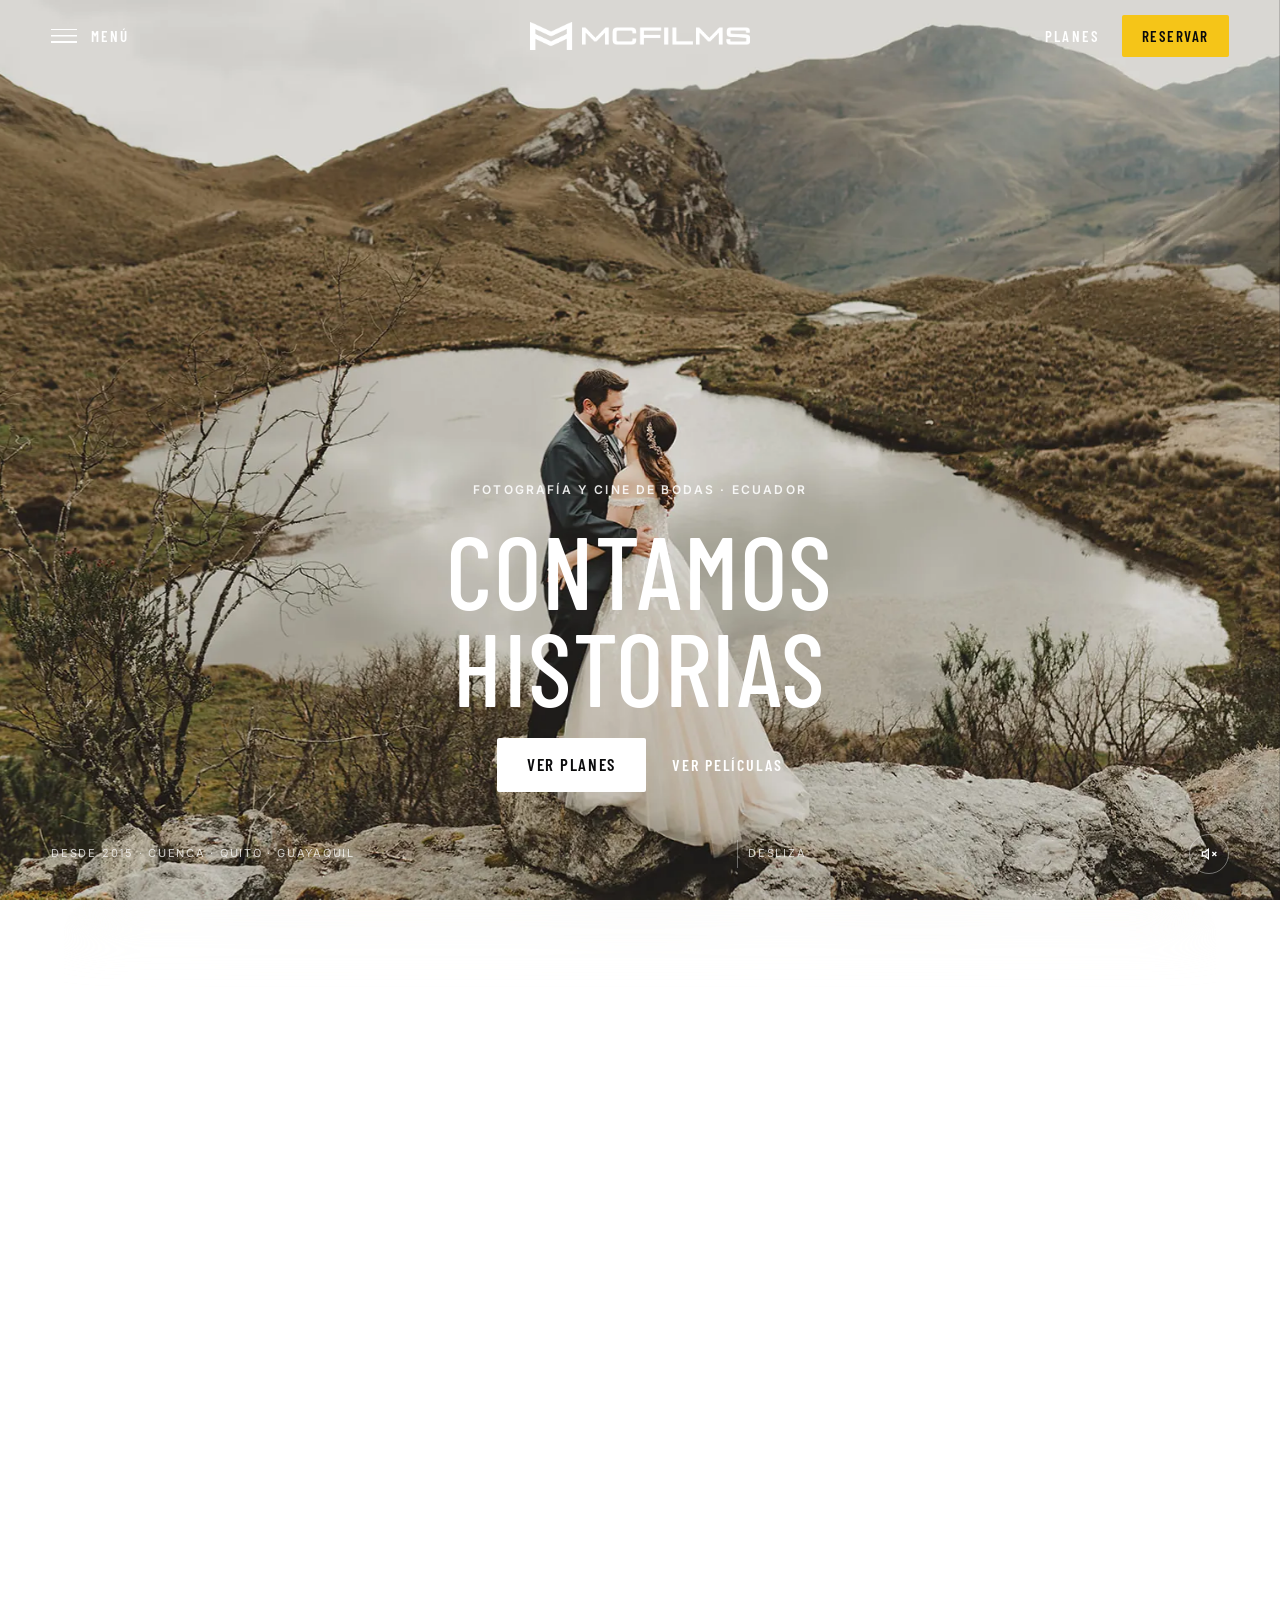
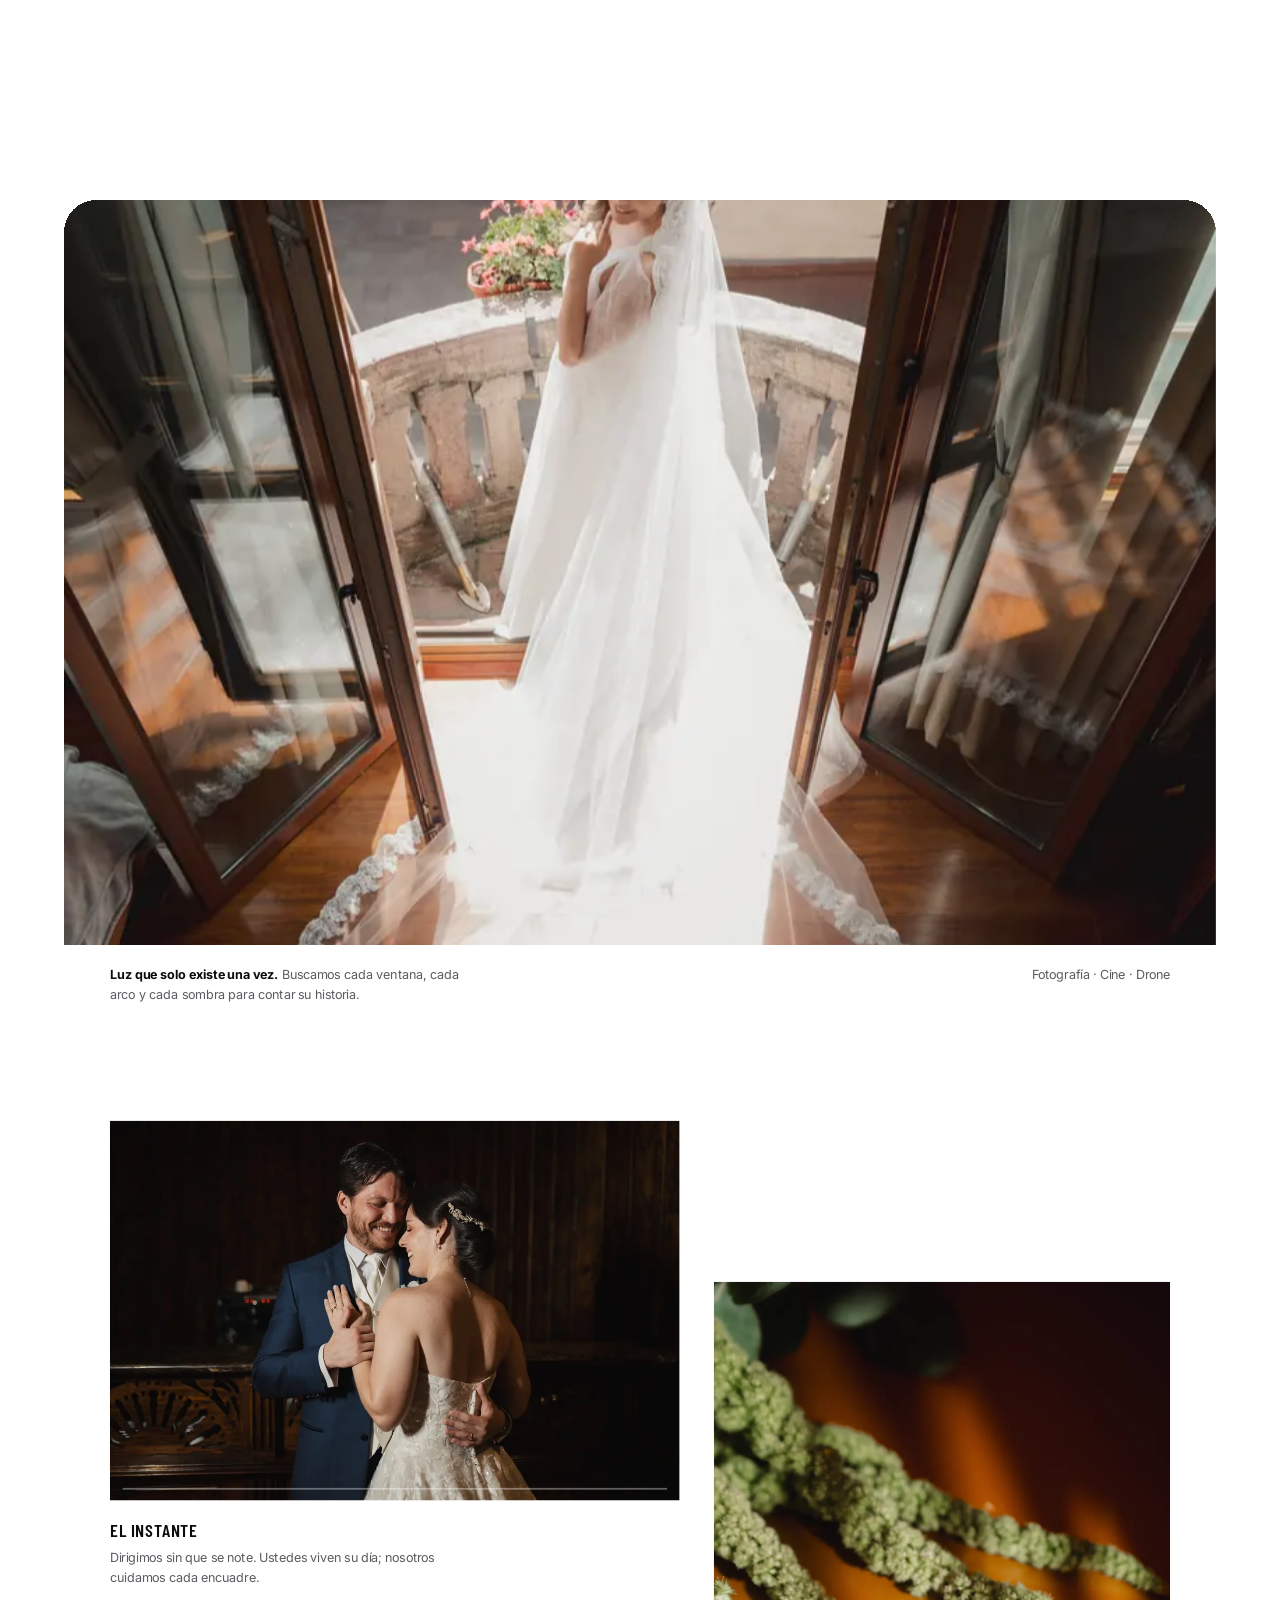
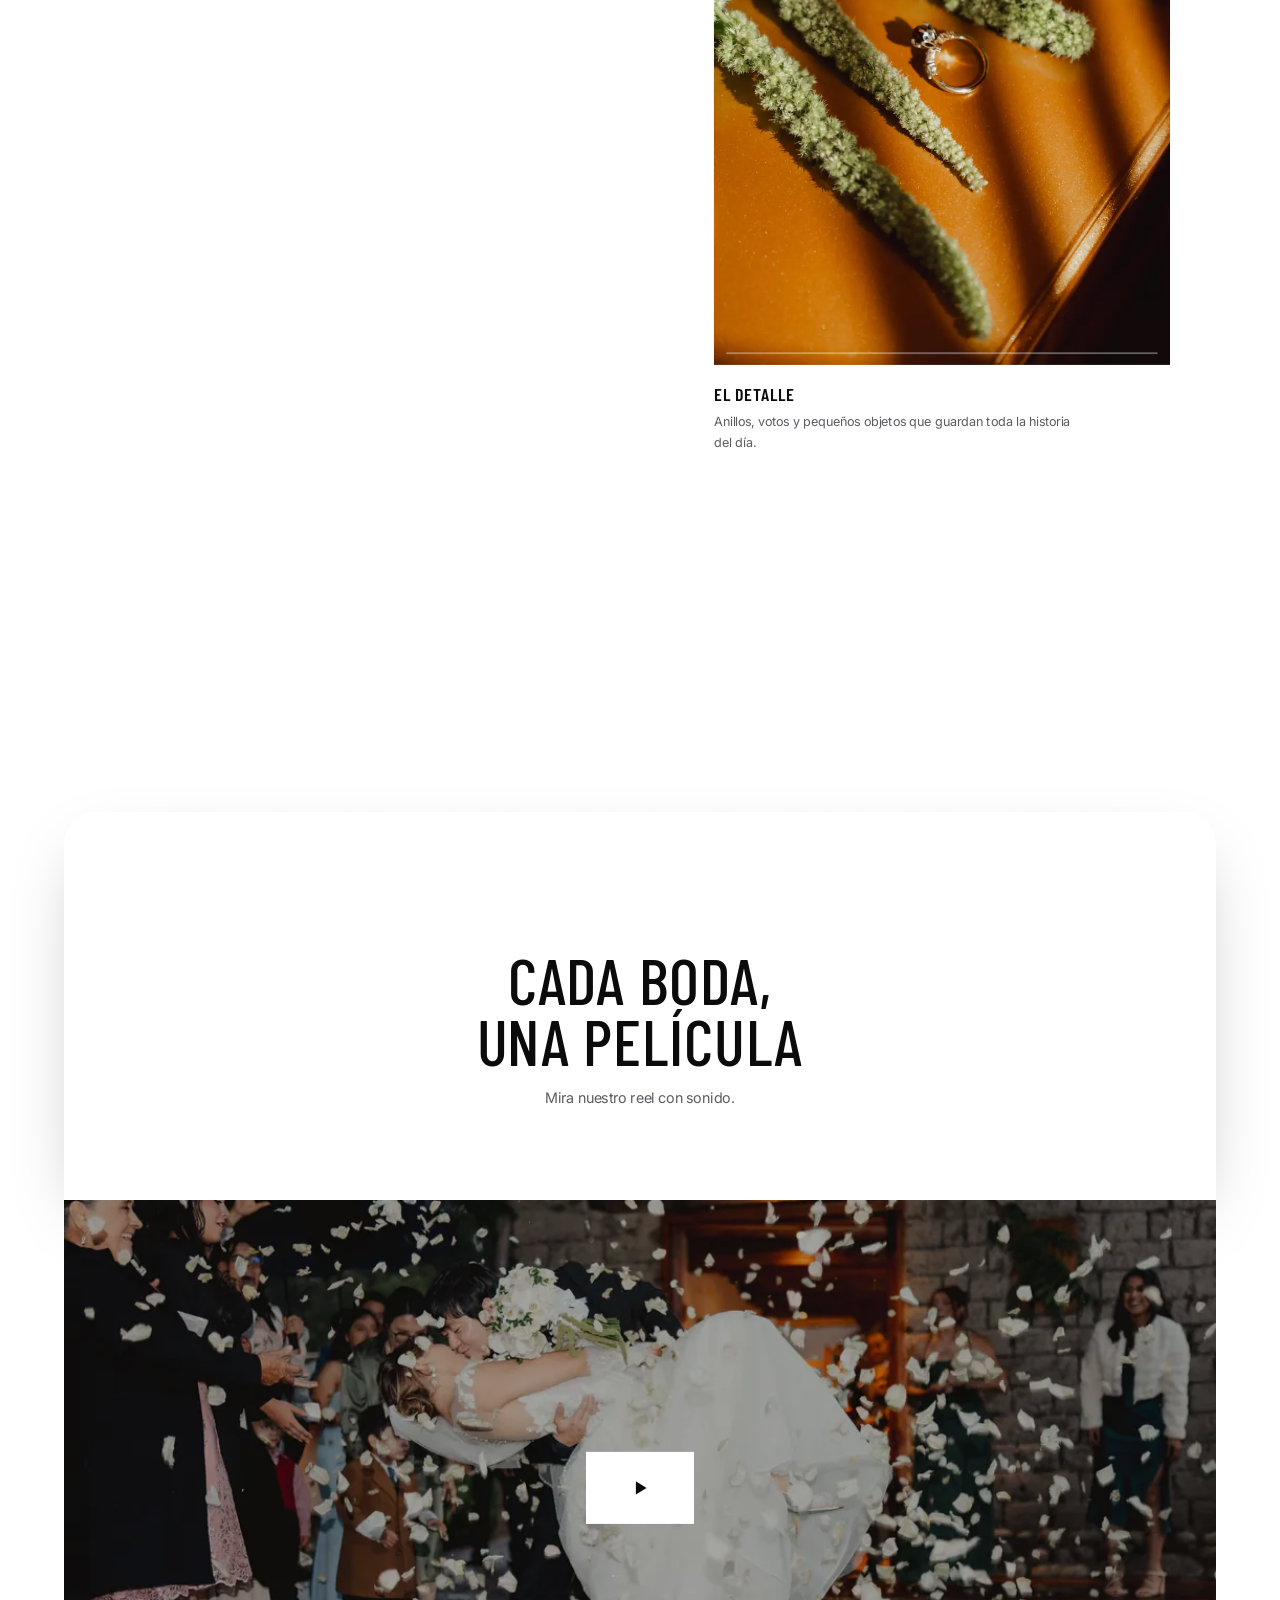
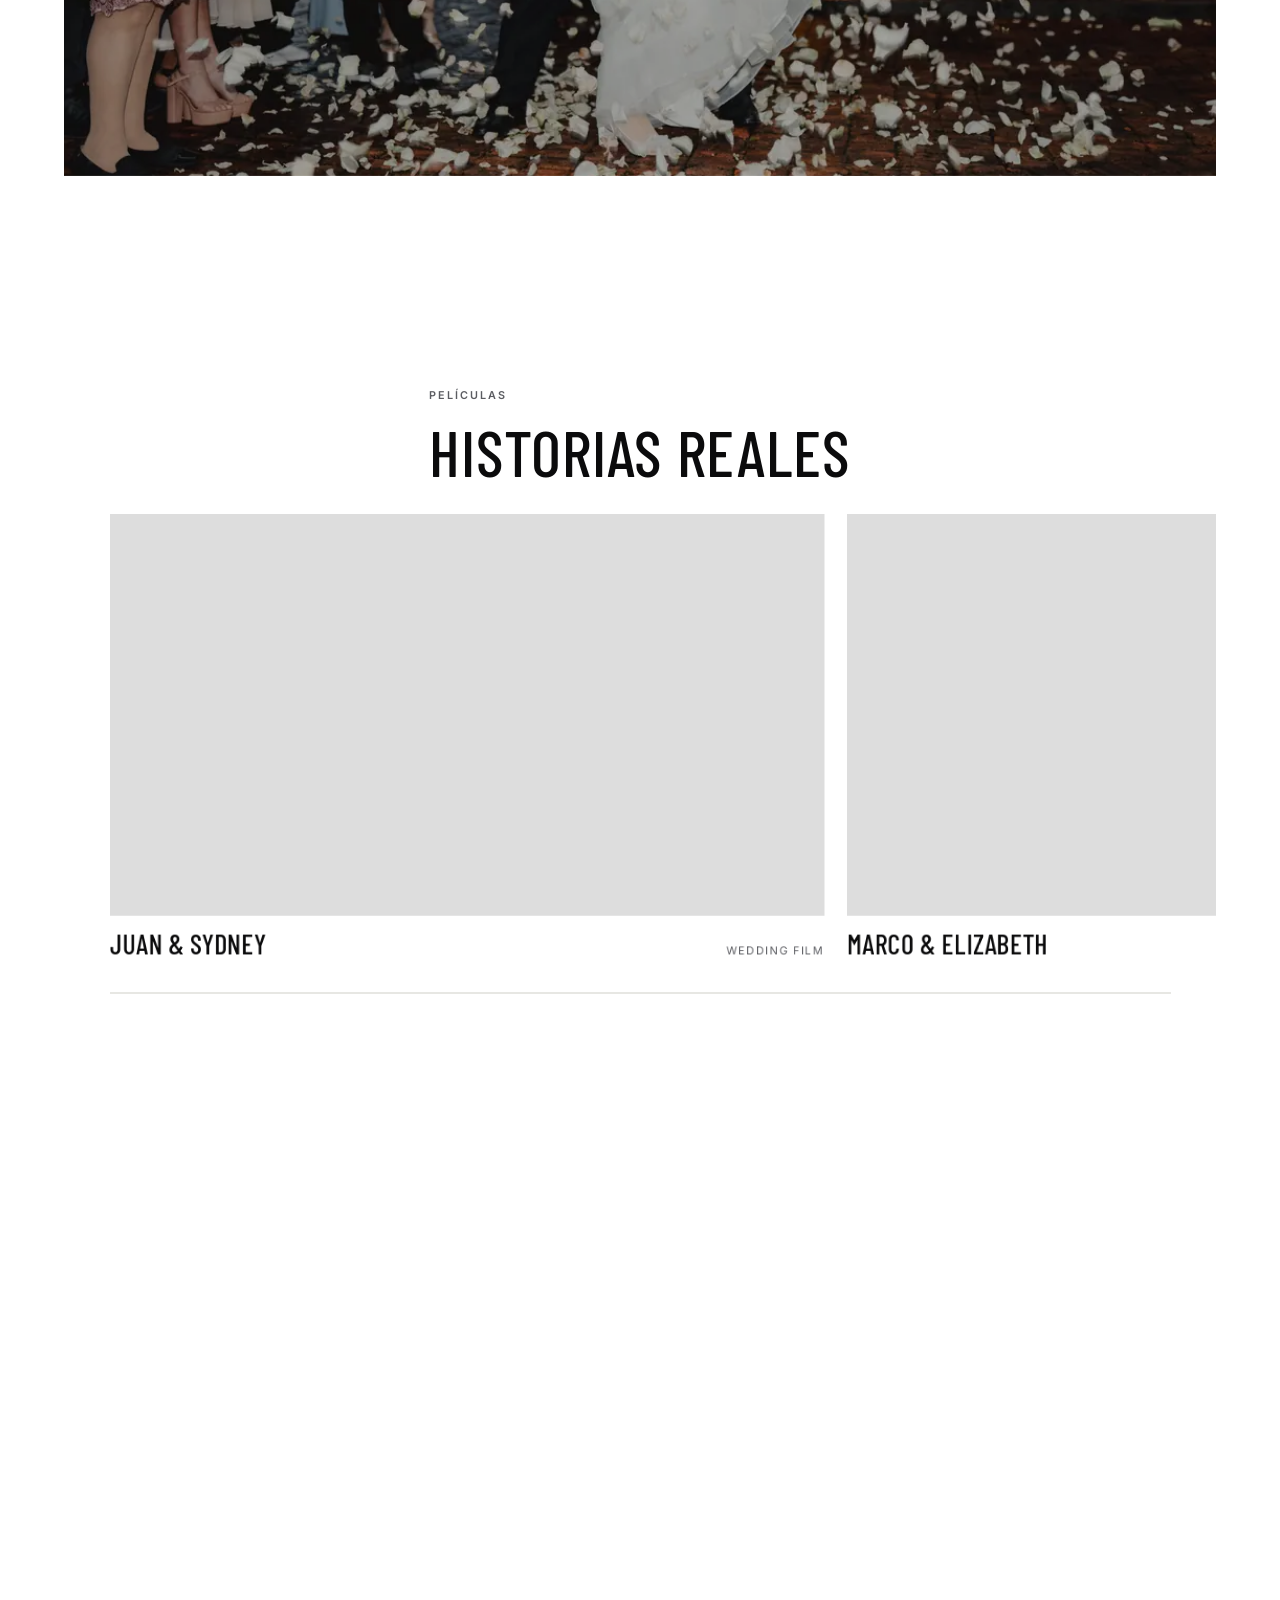
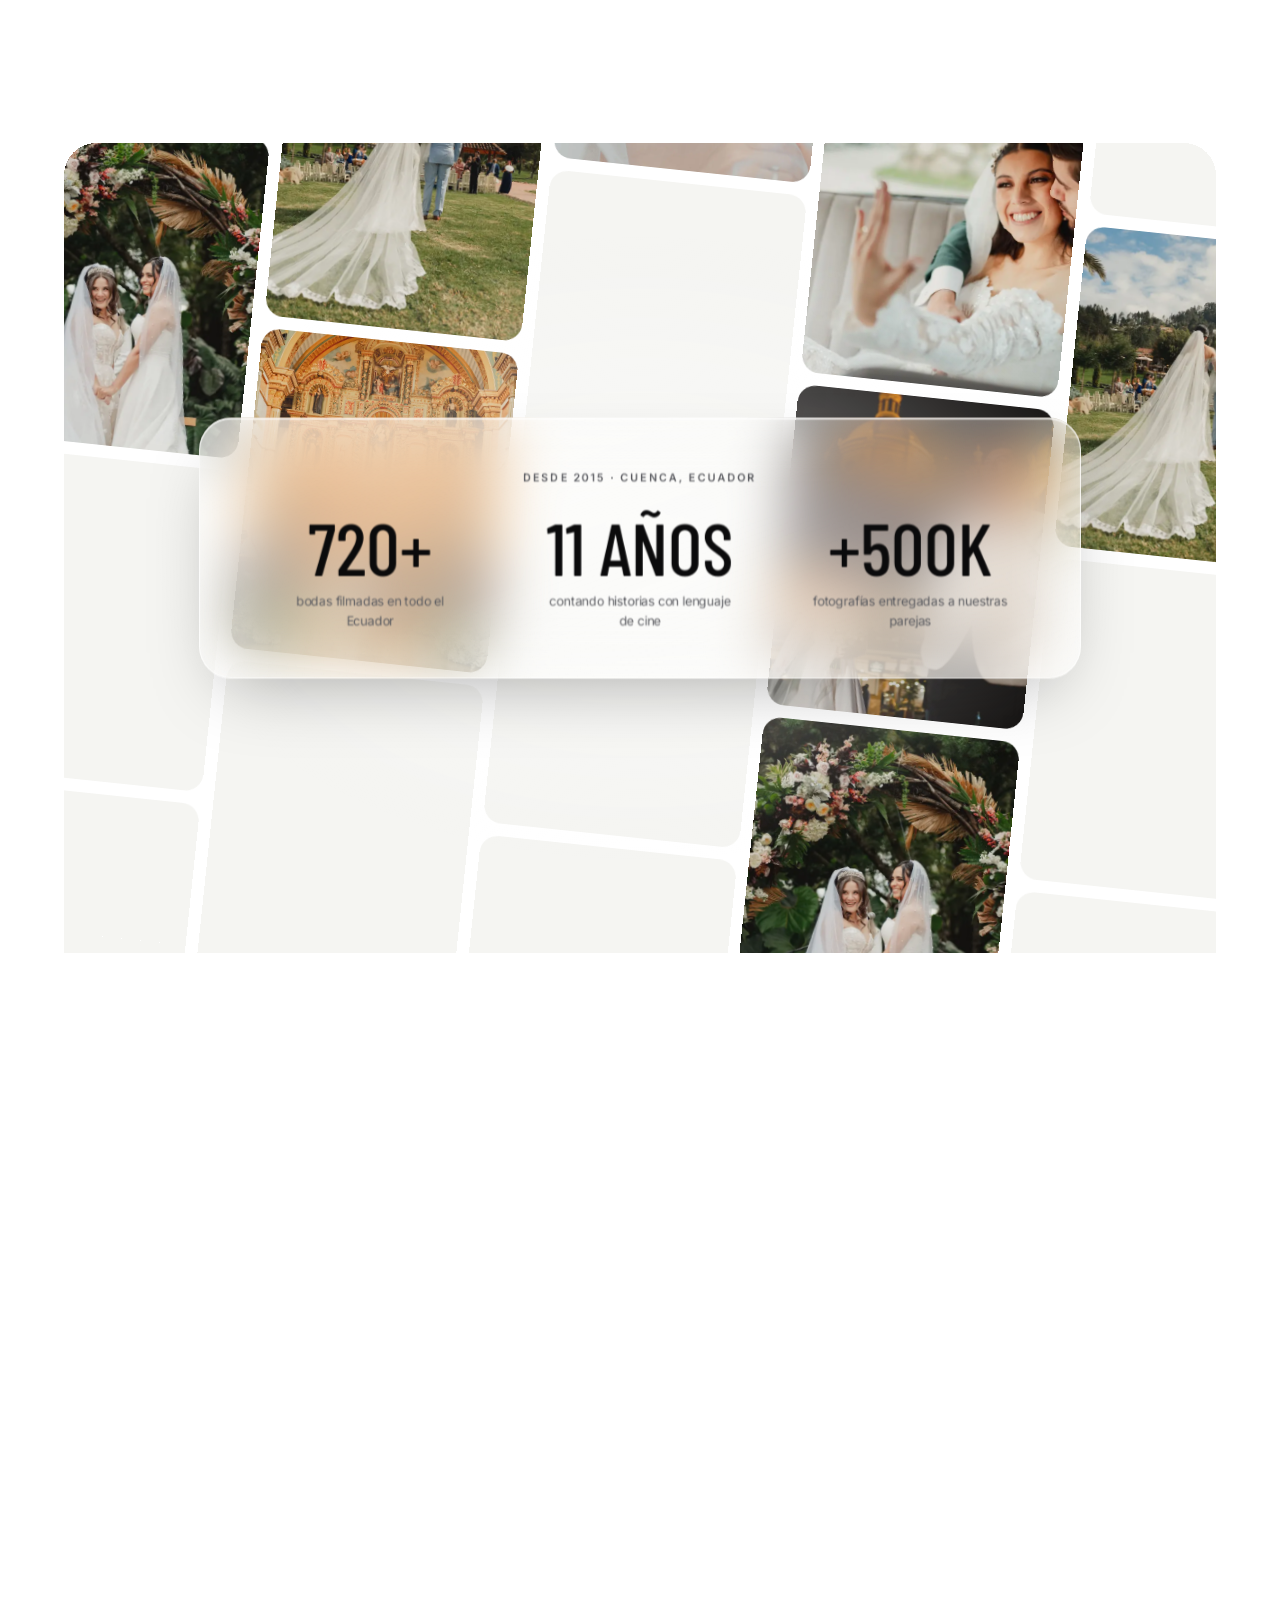
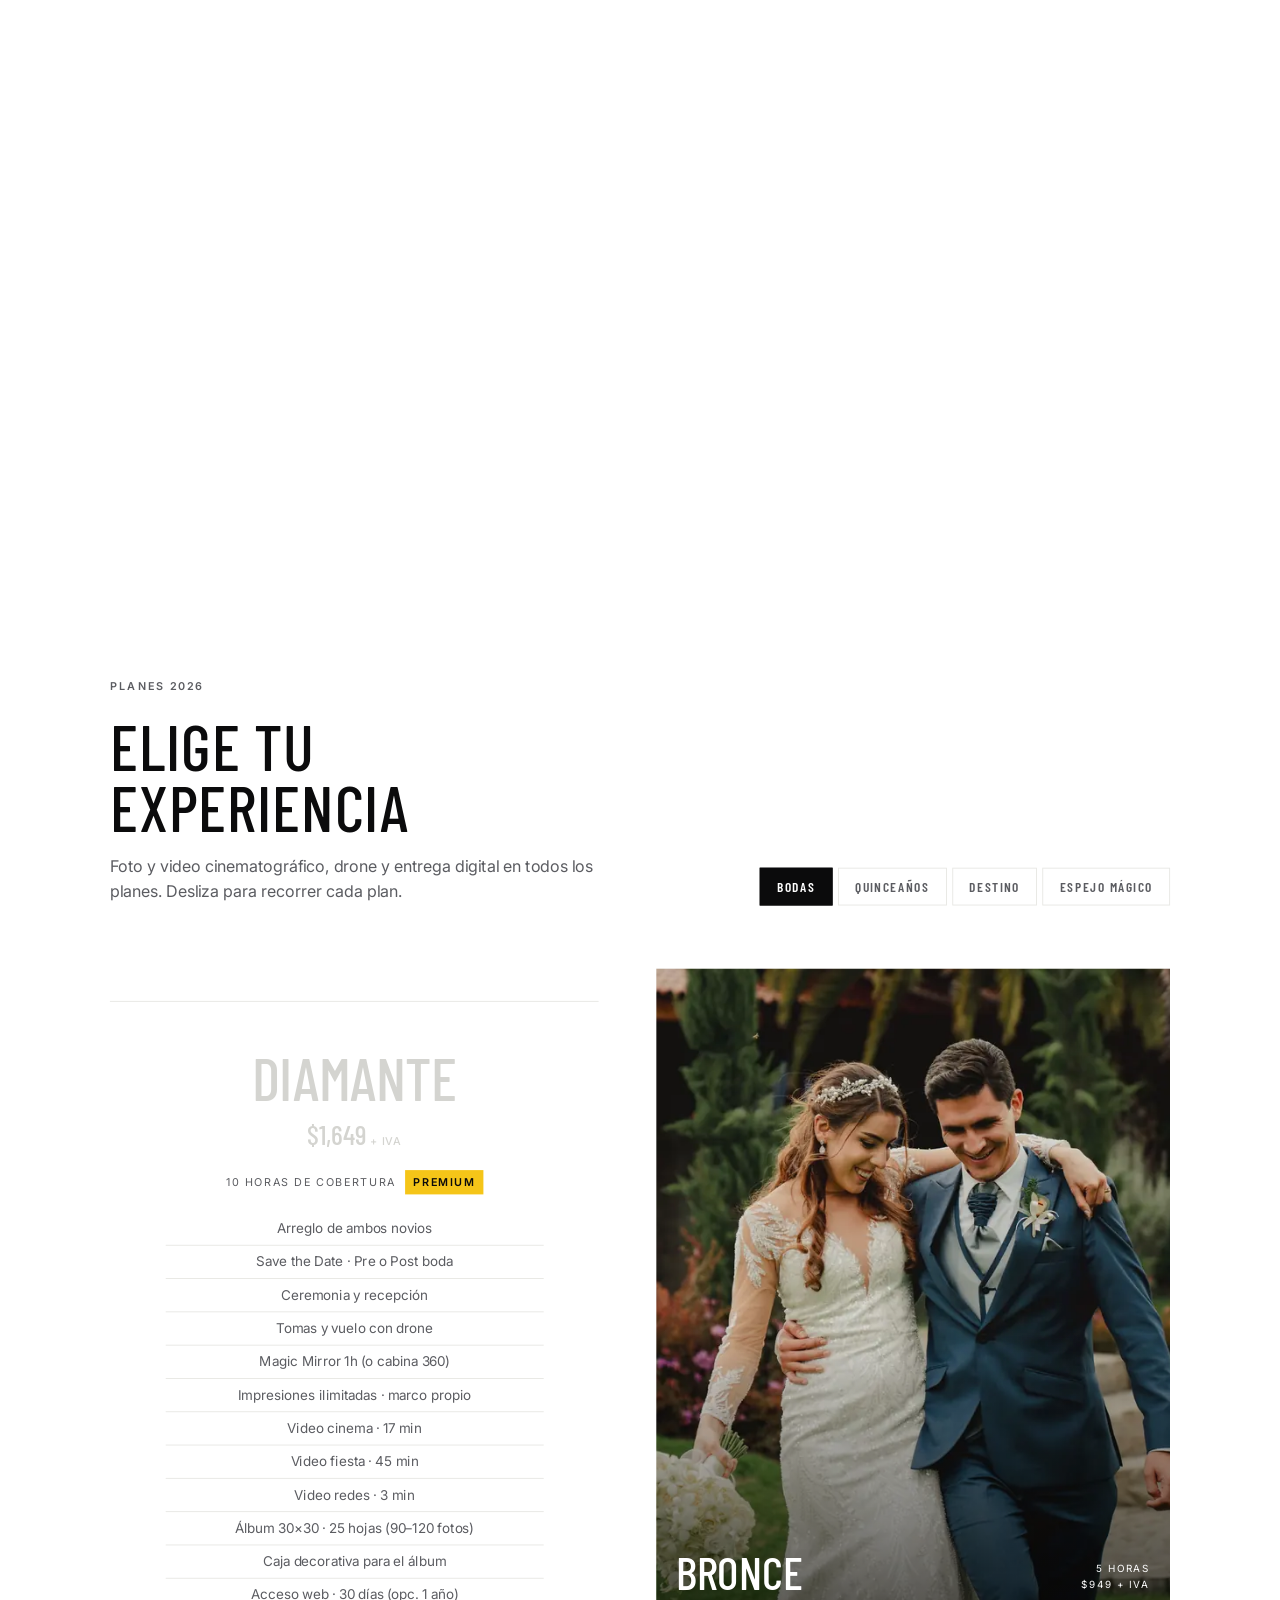
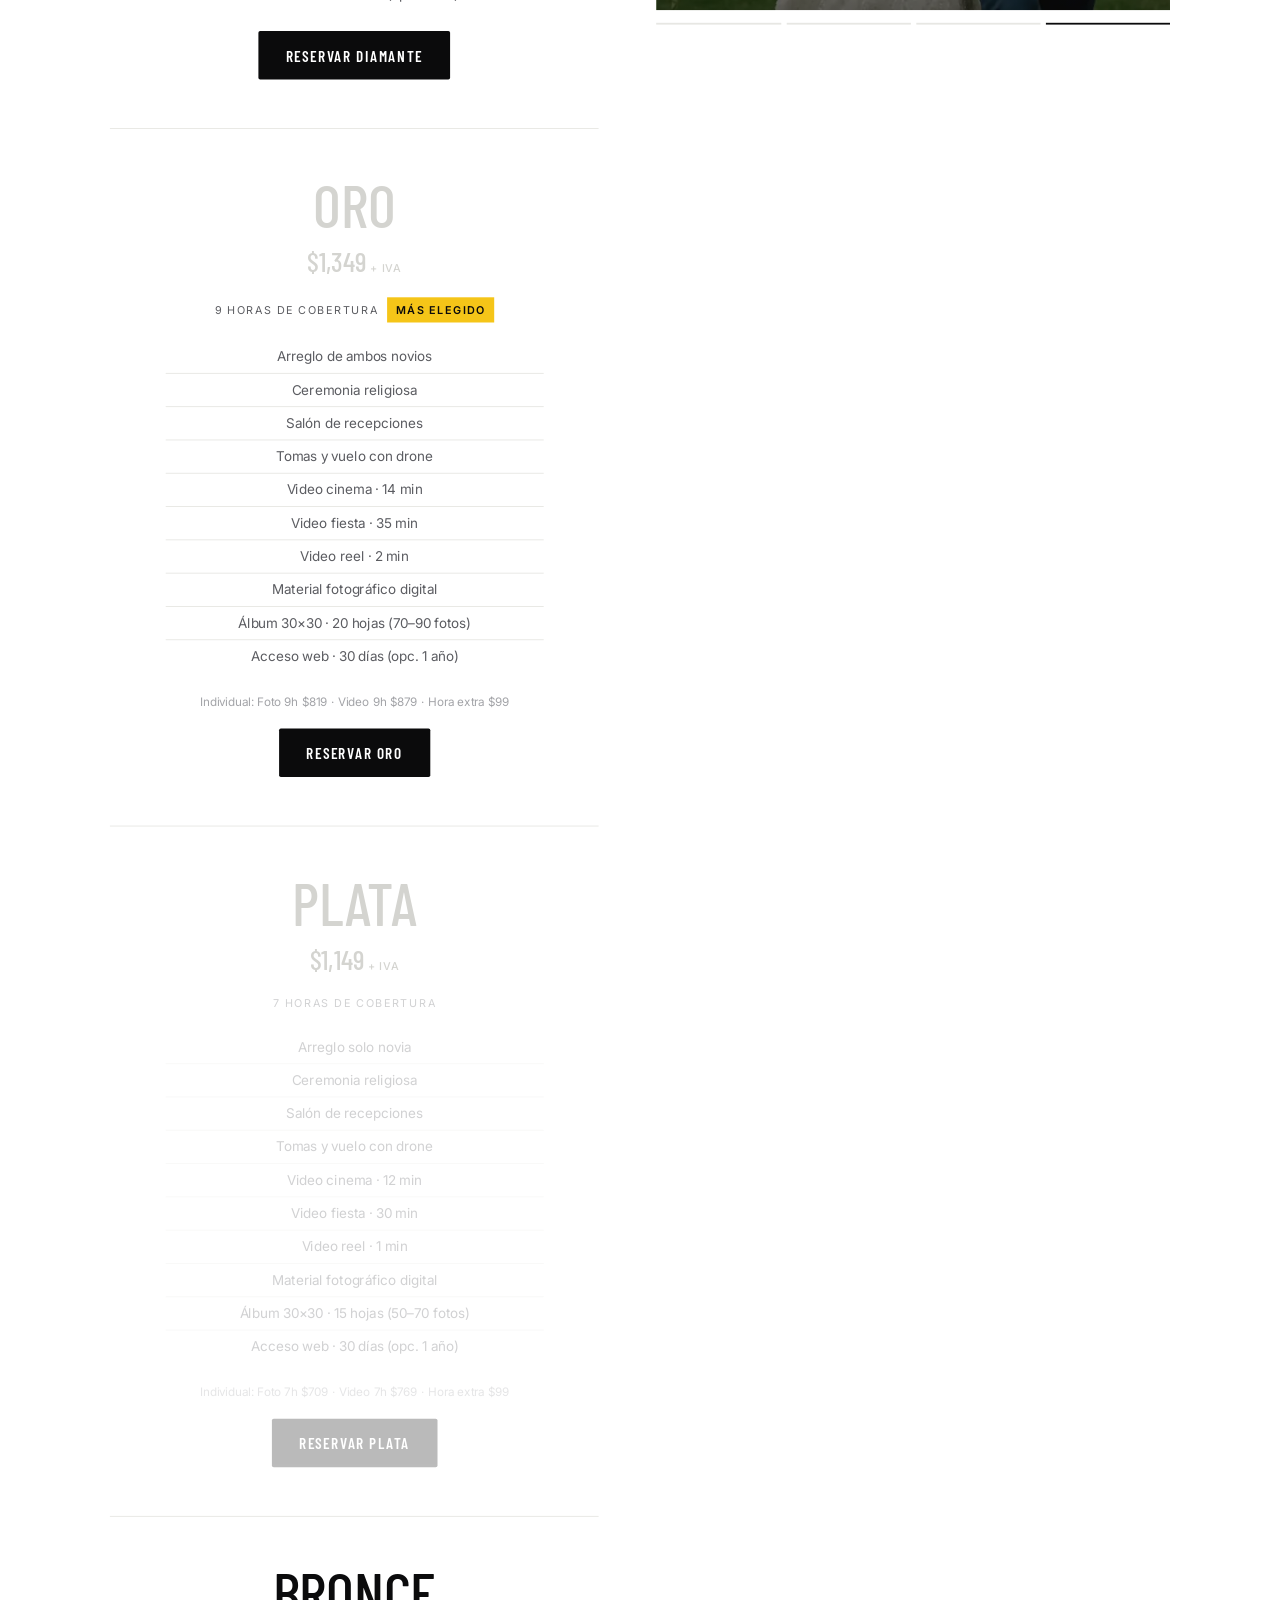
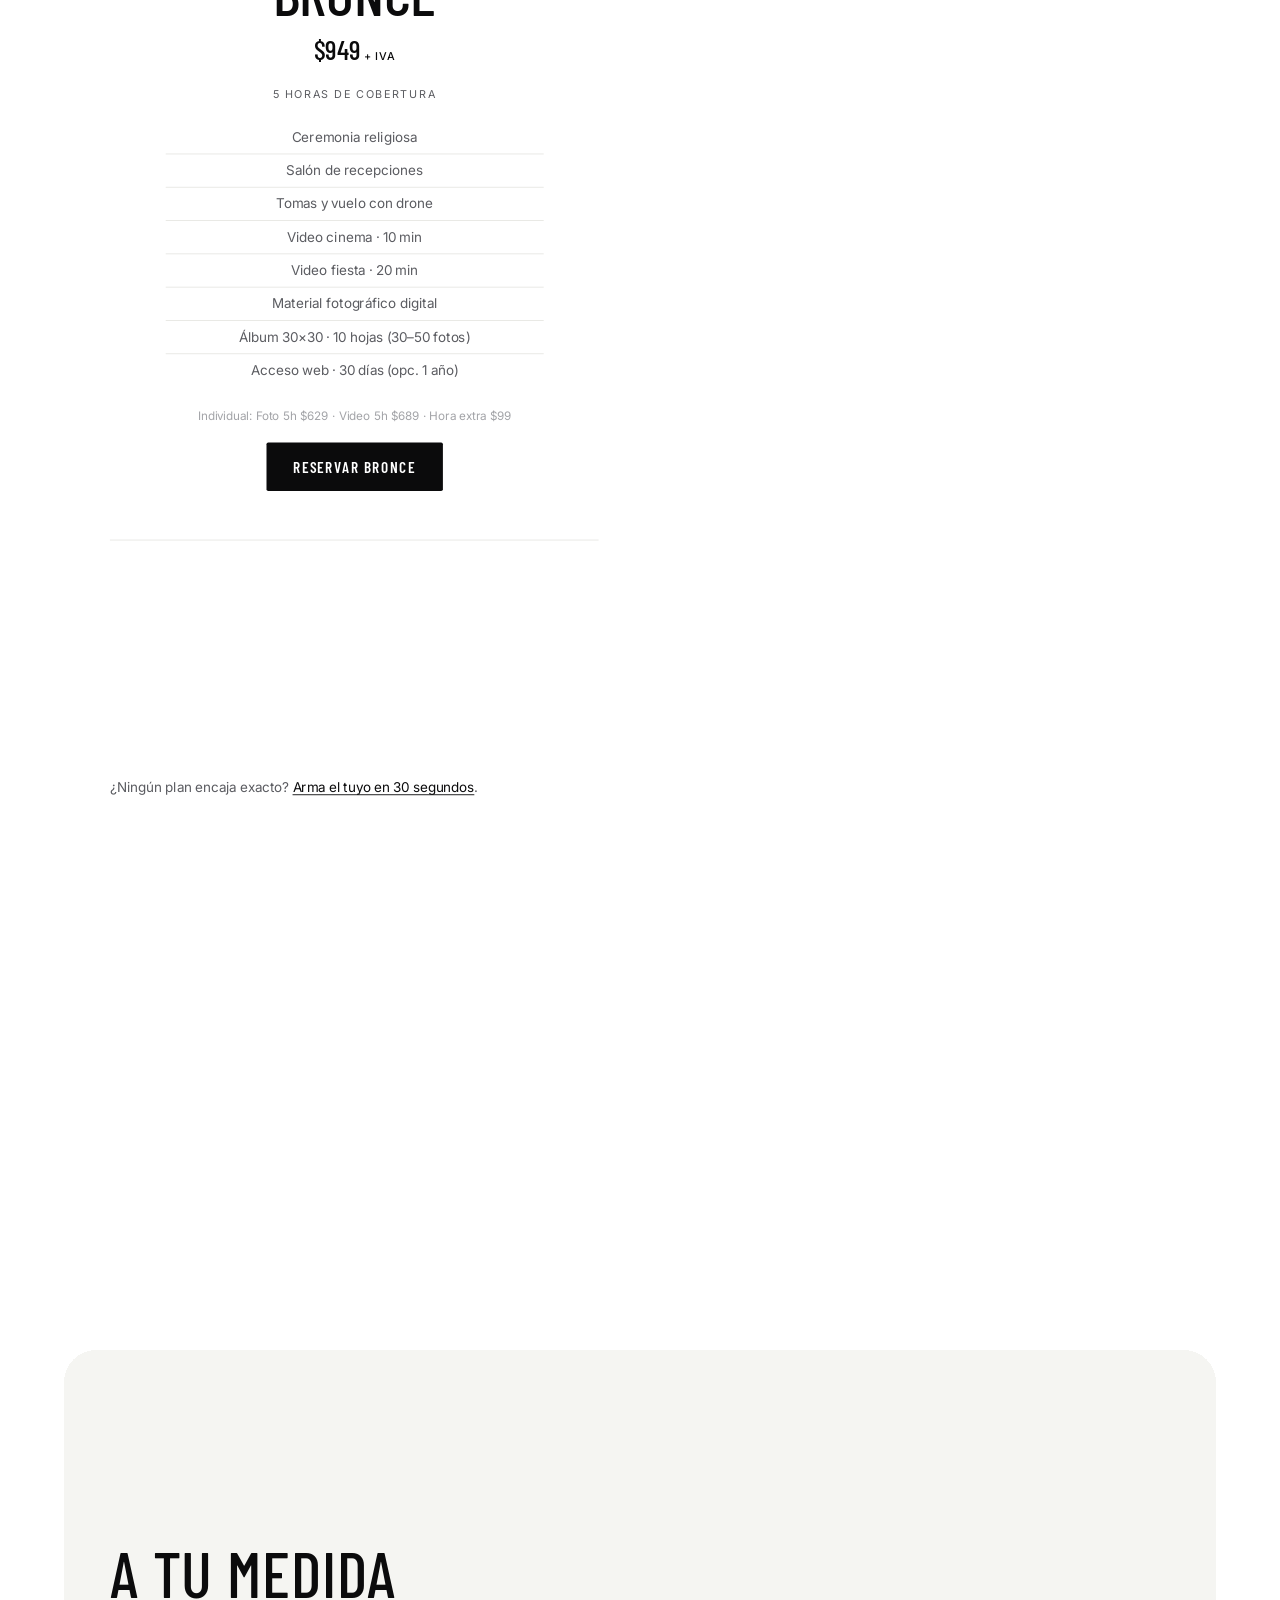
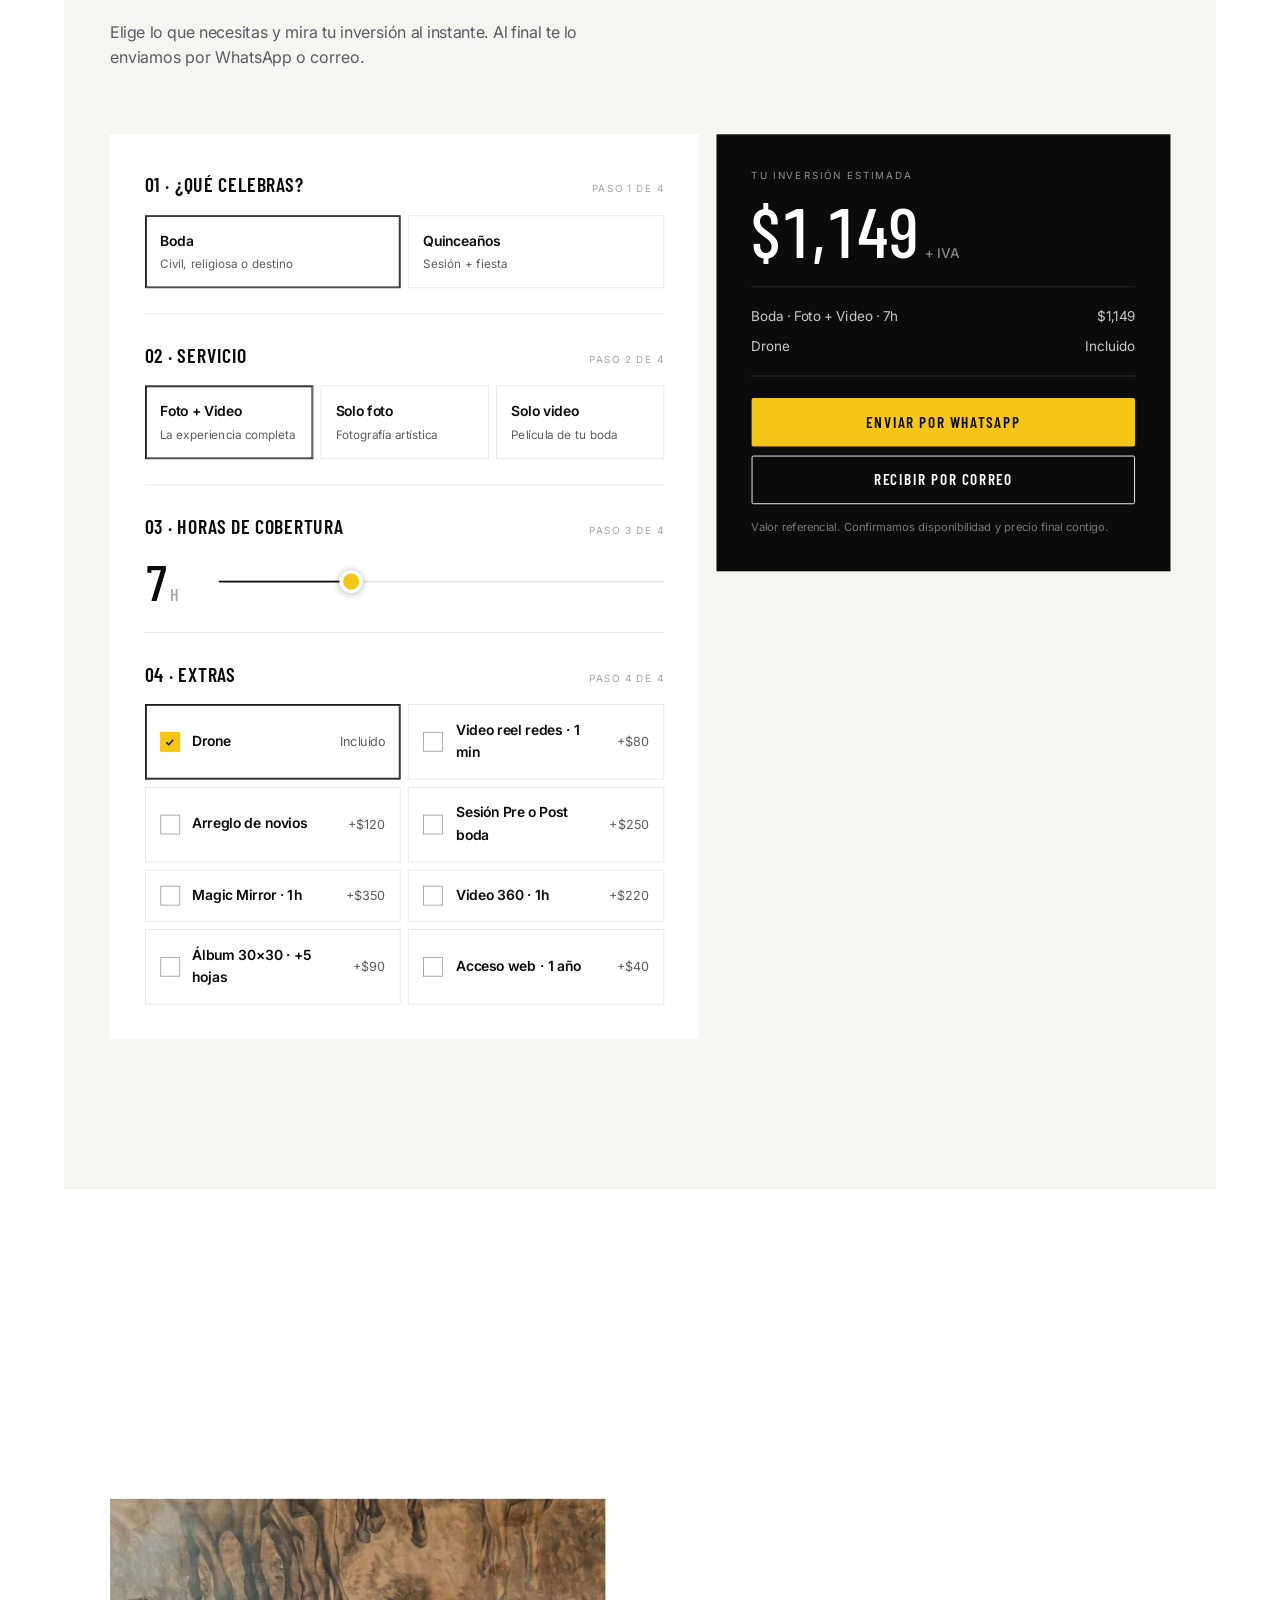
==== index.html @ 36136ad2 "fix(auditoría): conector de Instagram desactivado (ya conectado), notas internas fuera de la web, Le" ====
<!DOCTYPE html>
<html lang="es">
<head>
<meta charset="UTF-8">
<meta name="viewport" content="width=device-width, initial-scale=1, viewport-fit=cover">
<title>MCFILMS · Fotografía y Video de Bodas en Ecuador | Cuenca, Quito, Guayaquil</title>
<meta name="description" content="Fotografía y cinematografía de bodas en Ecuador desde 2015. Más de 720 bodas en Cuenca, Quito, Guayaquil y destino. Mira nuestros planes, arma el tuyo y reserva tu fecha.">
<meta name="robots" content="index, follow, max-image-preview:large">
<meta name="theme-color" content="#0b0b0c">
<link rel="canonical" href="https://mcfilmsecuador.com/">
<meta property="og:type" content="website">
<meta property="og:locale" content="es_EC">
<meta property="og:site_name" content="MCFILMS Ecuador">
<meta property="og:title" content="MCFILMS · Fotografía y Video de Bodas en Ecuador">
<meta property="og:description" content="Contamos historias. Cine y fotografía de bodas desde 2015 · Cuenca, Quito, Guayaquil y destino.">
<meta property="og:url" content="https://mcfilmsecuador.com/">
<meta property="og:image" content="https://mcfilmsecuador.com/assets/img/lago.webp">
<meta name="twitter:card" content="summary_large_image">
<link rel="icon" type="image/png" href="Mcfilms%20Isotipos/M%20Fondo%20Blanco.png">
<link rel="apple-touch-icon" href="Mcfilms%20Isotipos/M%20Fondo%20Blanco.png">

<link rel="preconnect" href="https://fonts.googleapis.com">
<link rel="preconnect" href="https://fonts.gstatic.com" crossorigin>
<link href="https://fonts.googleapis.com/css2?family=Barlow+Condensed:wght@400;500;600&family=Inter:wght@400;500;600&display=swap" rel="stylesheet">
<link rel="preload" as="image" href="assets/img/lago-s.webp" imagesrcset="assets/img/lago-s.webp 1100w, assets/img/lago.webp 2400w" imagesizes="100vw" fetchpriority="high">
<link rel="stylesheet" href="assets/styles.css?v=1792620000">

<script type="application/ld+json">
{
  "@context": "https://schema.org",
  "@graph": [
    {
      "@type": ["LocalBusiness", "ProfessionalService"],
      "@id": "https://mcfilmsecuador.com/#negocio",
      "name": "MCFILMS Ecuador",
      "alternateName": "MC Films",
      "slogan": "Contamos historias",
      "description": "Estudio de fotografía y cinematografía de bodas en Ecuador desde 2015. Cobertura en Cuenca, Quito, Guayaquil y bodas destino.",
      "url": "https://mcfilmsecuador.com/",
      "logo": "https://mcfilmsecuador.com/Mcfilms%20Isotipos/M%20Fondo%20Blanco.png",
      "image": "https://mcfilmsecuador.com/assets/img/lago.webp",
      "telephone": "+593998400211",
      "email": "info@mcfilmsecuador.com",
      "priceRange": "$$$",
      "foundingDate": "2015",
      "address": {
        "@type": "PostalAddress",
        "streetAddress": "Av. Ordóñez Lasso 728 y Guayacán, Edif. Astudillo, Oficina 1",
        "addressLocality": "Cuenca",
        "addressRegion": "Azuay",
        "postalCode": "010101",
        "addressCountry": "EC"
      },
      "areaServed": ["Cuenca", "Quito", "Guayaquil", "Loja", "Manta", "Ecuador"],
      "sameAs": [
        "https://www.instagram.com/mcfilms.ec/",
        "https://facebook.com/mcfilmsecuador",
        "https://www.tiktok.com/@mcfilms.ec"
      ],
      "hasOfferCatalog": {
        "@type": "OfferCatalog",
        "name": "Planes de boda",
        "itemListElement": [
          {"@type": "Offer", "name": "Plan Bronce · 5 horas", "price": "949", "priceCurrency": "USD"},
          {"@type": "Offer", "name": "Plan Plata · 7 horas", "price": "1149", "priceCurrency": "USD"},
          {"@type": "Offer", "name": "Plan Oro · 9 horas", "price": "1349", "priceCurrency": "USD"},
          {"@type": "Offer", "name": "Plan Diamante · 10 horas", "price": "1649", "priceCurrency": "USD"}
        ]
      }
    },
    {
      "@type": "FAQPage",
      "mainEntity": [
        {"@type": "Question", "name": "¿Cuánto cuesta la fotografía y video de una boda en Ecuador con MCFILMS?", "acceptedAnswer": {"@type": "Answer", "text": "Nuestros planes de foto y video para bodas van desde $949 + IVA (5 horas) hasta $1,649 + IVA (10 horas, Plan Diamante). También puedes armar tu propio plan en nuestra web."}},
        {"@type": "Question", "name": "¿Trabajan fuera de Cuenca?", "acceptedAnswer": {"@type": "Answer", "text": "Sí. Tenemos base en Cuenca y cubrimos bodas en Quito, Guayaquil, Loja, Manta y todo el Ecuador, además de bodas destino."}},
        {"@type": "Question", "name": "¿Con cuánta anticipación debo reservar mi fecha?", "acceptedAnswer": {"@type": "Answer", "text": "Recomendamos reservar entre 6 y 12 meses antes, sobre todo para fechas en temporada alta. Escríbenos por WhatsApp para confirmar disponibilidad."}},
        {"@type": "Question", "name": "¿Usan drone en las bodas?", "acceptedAnswer": {"@type": "Answer", "text": "Sí, todos nuestros planes de boda incluyen tomas y vuelo con drone."}},
        {"@type": "Question", "name": "¿Cómo recibo mis fotos y videos?", "acceptedAnswer": {"@type": "Answer", "text": "Te entregamos todo en un enlace digital, además de acceso a nuestra web con tu portafolio privado para elegir las fotos de tu álbum."}}
      ]
    }
  ]
}
</script>
</head>
<body class="loading">

<!-- LOADER -->
<div id="loader" aria-hidden="true">
  <svg viewBox="0 0 108 70"><path fill-rule="evenodd" d="M0 0L54 22.5L108 0V70H94V42.33L54 59L14 42.33V70H0ZM14 18.33L54 35L94 18.33V30.83L54 47.5L14 30.83Z"/></svg>
  <div class="l-word"><span>MCFILMS</span></div>
  <div class="l-num" id="l-num">000</div>
</div>

<!-- NAV -->
<header class="nav" id="nav">
  <button class="menu-btn" id="menu-btn" aria-label="Abrir menú" aria-expanded="false"><i></i><span>Menú</span></button>
  <a href="#top" class="nav-logo" aria-label="MCFILMS inicio">
    <img class="lw" src="Mcfilms%20Logos/Mcfilms%20Blanco.png" alt="MCFILMS" height="28">
    <img class="lk" src="Mcfilms%20Logos/Mcfilms%20Negro.png" alt="" height="28">
  </a>
  <div class="nav-r">
    <a class="txt" href="#planes">Planes</a>
    <a class="btn btn-y" href="#contacto">Reservar</a>
  </div>
</header>

<div class="menu" id="menu">
  <nav aria-label="Menú">
    <a href="#peliculas"><span>Películas</span></a>
    <a href="#planes"><span>Planes</span></a>
    <a href="#arma-tu-plan"><span>Arma tu plan</span></a>
    <a href="#nosotros"><span>Nosotros</span></a>
    <a href="#galeria" data-gp><span>Galería</span></a>
    <a href="#testimonios"><span>Testimonios</span></a>
    <a href="#podcast"><span>Podcast</span></a>
    <a href="#proveedores"><span>Proveedores</span></a>
    <a href="#preguntas"><span>Preguntas</span></a>
    <a href="#contacto"><span>Contacto</span></a>
  </nav>
  <div class="menu-pic"><img src="assets/img/retrato-velo-s.webp" alt="" loading="lazy"></div>
  <div class="menu-foot">
    <a href="mailto:info@mcfilmsecuador.com">info@mcfilmsecuador.com</a>
    <a href="https://wa.me/593998400211" target="_blank" rel="noopener">+593 99 840 0211</a>
    <a href="https://www.instagram.com/mcfilms.ec/" target="_blank" rel="noopener">@mcfilms.ec</a>
  </div>
</div>

<main id="top">

<!-- HERO: video a pantalla completa -->
<section class="panel hero" id="hero">
  <div class="hero-media" id="hero-media">
    <img src="assets/img/lago-s.webp" srcset="assets/img/lago-s.webp 1100w, assets/img/lago.webp 2400w" sizes="100vw" alt="Novios abrazados junto a una laguna en el páramo de Ecuador, fotografía de boda MCFILMS" fetchpriority="high">
    <video id="hero-video" src="Videos%20Web/7.mp4" autoplay muted loop playsinline preload="auto" aria-hidden="true"></video>
  </div>
  <div class="hero-copy" id="hero-copy">
    <span class="eyebrow fx">Fotografía y cine de bodas · Ecuador</span>
    <h1 class="d"><span class="ln"><span>Contamos</span></span><span class="ln"><span>historias</span></span></h1>
    <div class="hero-ctas fx">
      <a class="btn btn-w" href="#planes">Ver planes</a>
      <a class="link" href="#peliculas">Ver películas</a>
    </div>
  </div>
  <div class="hero-meta">
    <span>Desde 2015 · Cuenca · Quito · Guayaquil</span>
    <span class="scroll"><i></i>Desliza</span>
    <button class="sound" id="sound" aria-label="Activar sonido">
      <svg width="16" height="16" viewBox="0 0 24 24" fill="none" stroke="currentColor" stroke-width="2"><path d="M11 5 6 9H2v6h4l5 4V5z"/><path d="m23 9-6 6M17 9l6 6"/></svg>
    </button>
  </div>
</section>

<!-- STATEMENT -->
<section class="panel statement glassy">
  <div class="wrap">
    <p id="statement">No documentamos bodas. Las dirigimos como cine: cada mirada, cada abrazo, cada lágrima contada con la belleza que tu <span class="hl">historia</span> merece.</p>
  </div>
</section>

<!-- EDITORIAL -->
<section class="panel ed" aria-label="Momentos">
  <figure>
    <div class="ed-full clip" id="ed-full"><picture><source media="(max-width: 760px)" srcset="assets/img/puerta-s.webp 825w, assets/img/puerta.webp 1800w" sizes="100vw"><img src="assets/img/arco-piedra-s.webp" srcset="assets/img/arco-piedra-s.webp 1100w, assets/img/arco-piedra.webp 2400w" sizes="100vw" alt="Novia con vestido de cola larga, fotografía de boda MCFILMS" loading="lazy" data-par></picture></div>
    <figcaption class="wrap ed-cap">
      <p class="cap rv"><b style="color:var(--ink)">Luz que solo existe una vez.</b> Buscamos cada ventana, cada arco y cada sombra para contar su historia.</p>
      <p class="cap rv d1">Fotografía · Cine · Drone</p>
    </figcaption>
  </figure>

  <div class="wrap">
    <div class="ed-pair">
      <figure class="rv">
        <div class="pic slides h"><img src="assets/img/abrazo-madera-s.webp" alt="Novios abrazados en un salón de madera" loading="lazy" decoding="async" class="on"><img src="assets/img/auto-risas-s.webp" alt="Novios riendo dentro de un auto clásico" loading="lazy" decoding="async"><img src="assets/img/caminando-salon-s.webp" alt="Novios caminando de la mano" loading="lazy" decoding="async"><img src="assets/img/abrazo-velo-s.webp" alt="Novios bajo el velo en un bosque" loading="lazy" decoding="async"><span class="slide-bar"><i></i></span></div>
        <figcaption><b>El instante</b><p class="cap">Dirigimos sin que se note. Ustedes viven su día; nosotros cuidamos cada encuadre.</p></figcaption>
      </figure>
      <figure class="rv d2">
        <div class="pic slides v"><img src="assets/img/anillos-flores-s.webp" alt="Anillos de boda entre flores" loading="lazy" decoding="async" class="on"><img src="assets/img/anillos-luz-s.webp" alt="Anillos de boda con un rayo de luz" loading="lazy" decoding="async"><img src="assets/img/anillos-libro-s.webp" alt="Anillos sobre el libro de votos" loading="lazy" decoding="async"><img src="assets/img/zapatos-votos-s.webp" alt="Zapatos de novia y votos escritos" loading="lazy" decoding="async"><span class="slide-bar"><i></i></span></div>
        <figcaption><b>El detalle</b><p class="cap">Anillos, votos y pequeños objetos que guardan toda la historia del día.</p></figcaption>
      </figure>
    </div>
  </div>
</section>

<!-- BANDA + REEL -->
<section class="panel band glassy" aria-label="Reel">
  <div class="band-head glass-sheet">
    <div class="wrap">
      <h2 class="d d-l split"><span class="ln"><span>Cada boda,</span></span><span class="ln"><span>una película</span></span></h2>
      <p class="sub rv">Mira nuestro reel con sonido.</p>
    </div>
  </div>
  <a class="band-reel" id="band-reel" href="#" data-src="Videos%20Web/1.mp4" aria-label="Reproducir reel MCFILMS">
    <video muted loop playsinline preload="none" poster="assets/img/petalos-s.webp" data-src="Videos%20Web/6.mp4"></video>
    <span class="play-sq"><svg width="22" height="22" viewBox="0 0 24 24" fill="currentColor"><path d="M7 4v16l13-8z"/></svg></span>
  </a>
</section>

<!-- PELÍCULAS -->
<section class="panel films" id="peliculas">
  <div class="films-pin">
    <div class="wrap films-head">
      <div>
        <span class="eyebrow rv">Películas</span>
        <h2 class="d d-l split" style="margin-top:16px"><span class="ln"><span>Historias reales</span></span></h2>
      </div>
    </div>
    <div class="track" id="track"></div>
    <div class="films-bar"><i id="f-bar"></i></div>
  </div>
</section>

<!-- CIFRAS -->
<section class="panel wall-sec" aria-label="Trayectoria">
  <div class="wall-pin">
    <div class="ig-cols wall" id="wall-cols" aria-hidden="true"></div>
    <div class="ig-veil"></div>
    <div class="wall-card glass-sheet" id="wall-card">
      <span class="eyebrow wall-item" style="--i:0">Desde 2015 · Cuenca, Ecuador</span>
      <div class="wall-grid">
        <div class="wall-item" style="--i:1"><b>720+</b><span>bodas filmadas en todo el Ecuador</span></div>
        <div class="wall-item" style="--i:2"><b>11 años</b><span>contando historias con lenguaje de cine</span></div>
        <div class="wall-item" style="--i:3"><b>+500K</b><span>fotografías entregadas a nuestras parejas</span></div>
      </div>
    </div>
  </div>
</section>

<!-- PLANES -->
<section class="panel sec" id="planes">
  <div class="wrap">
    <div class="sec-head">
      <div>
        <span class="eyebrow rv">Planes 2026</span>
        <h2 class="d d-l split"><span class="ln"><span>Elige tu</span></span><span class="ln"><span>experiencia</span></span></h2>
        <p class="lead rv d1">Foto y video cinematográfico, drone y entrega digital en todos los planes. Desliza para recorrer cada plan.</p>
      </div>
      <div class="cats rv d2" id="cats" role="tablist">
        <button class="cat on" data-g="bodas" role="tab">Bodas</button>
        <button class="cat" data-g="quince" role="tab">Quinceaños</button>
        <button class="cat" data-g="destino" role="tab">Destino</button>
        <button class="cat" data-g="espejo" role="tab">Espejo mágico</button>
      </div>
    </div>
    <div class="plans">
      <ol class="p-list" id="p-list"></ol>
      <div class="p-stage">
        <div class="stage" id="stage"><div class="stage-chip"><b id="st-name"></b><span id="st-meta"></span></div></div>
        <div class="stage-dots" id="stage-dots"></div>
      </div>
    </div>
    <p class="plans-note">¿Ningún plan encaja exacto? <a href="#arma-tu-plan">Arma el tuyo en 30 segundos</a>.</p>
  </div>
</section>

<!-- ARMA TU PLAN -->
<section class="panel sec builder-sec" id="arma-tu-plan">
  <div class="wrap">
    <div class="sec-head">
      <div>
        <span class="eyebrow rv">Arma tu plan</span>
        <h2 class="d d-l split"><span class="ln"><span>A tu medida</span></span></h2>
        <p class="lead rv d1">Elige lo que necesitas y mira tu inversión al instante. Al final te lo enviamos por WhatsApp o correo.</p>
      </div>
    </div>

    <div class="builder">
      <div class="b-card rv">
        <div class="b-step">
          <div class="b-label"><b>01 · ¿Qué celebras?</b><span>Paso 1 de 4</span></div>
          <div class="seg" style="--c:2" data-k="evento">
            <button class="opt on" data-v="boda"><b>Boda</b><small>Civil, religiosa o destino</small></button>
            <button class="opt" data-v="quince"><b>Quinceaños</b><small>Sesión + fiesta</small></button>
          </div>
        </div>
        <div class="b-step">
          <div class="b-label"><b>02 · Servicio</b><span>Paso 2 de 4</span></div>
          <div class="seg" style="--c:3" data-k="servicio">
            <button class="opt on" data-v="fv"><b>Foto + Video</b><small>La experiencia completa</small></button>
            <button class="opt" data-v="foto"><b>Solo foto</b><small>Fotografía artística</small></button>
            <button class="opt" data-v="video"><b>Solo video</b><small>Película de tu boda</small></button>
          </div>
        </div>
        <div class="b-step">
          <div class="b-label"><b>03 · Horas de cobertura</b><span>Paso 3 de 4</span></div>
          <div class="range-wrap">
            <div class="range-val"><span id="hrs-v">7</span><small>H</small></div>
            <input type="range" id="hrs" min="5" max="12" step="1" value="7" aria-label="Horas de cobertura">
          </div>
        </div>
        <div class="b-step">
          <div class="b-label"><b>04 · Extras</b><span>Paso 4 de 4</span></div>
          <div class="extras" id="extras"></div>
        </div>
      </div>

      <button class="mini" id="mini" aria-label="Ver resumen de tu plan"><span>Tu plan</span><b id="mini-total">$0</b><span>Ver</span></button>
      <aside class="summary rv d1" aria-live="polite">
        <div class="sum-k">Tu inversión estimada</div>
        <div class="sum-total">$<span id="total">0</span><small>+ IVA</small></div>
        <ul class="sum-list" id="sum-list"></ul>
        <div class="sum-tip" id="sum-tip"></div>
        <div class="sum-actions">
          <a class="btn btn-y" id="send-wa" href="#" target="_blank" rel="noopener">Enviar por WhatsApp</a>
          <a class="btn btn-l" id="send-mail" href="#contacto">Recibir por correo</a>
        </div>
        <p class="sum-note">Valor referencial. Confirmamos disponibilidad y precio final contigo.</p>
      </aside>
    </div>
  </div>
</section>

<!-- NOSOTROS -->
<section class="panel sec" id="nosotros">
  <div class="wrap">
    <div class="about">
      <div class="about-pic clip"><img src="assets/img/amigos-s.webp" alt="Novio y amigos riendo antes de la boda" loading="lazy"></div>
      <div>
        <span class="eyebrow rv">Nosotros</span>
        <h2 class="d d-l split" style="margin-top:18px"><span class="ln"><span>Dos hermanos,</span></span><span class="ln"><span>una obsesión</span></span></h2>
        <p class="lead rv d1">MCFILMS nació en 2015 del sueño de José Andrés y Javier Mercado: llevar el lenguaje del cine a la boda más importante, la tuya.</p>
        <p class="lead rv d2">Con base en Cuenca, viajamos a Quito, Guayaquil y a donde tu historia lo necesite, con drones cinema, cámaras 4K, sonido profesional, Magic Mirror y cabina 360.</p>
      </div>
    </div>
    <div class="crew-head">
      <span class="eyebrow rv">El equipo</span>
      <h3 class="d d-l split" style="margin-top:18px"><span class="ln"><span>Una familia,</span></span><span class="ln"><span>una misma mirada</span></span></h3>
      <p class="lead rv d1">Directores, fotógrafos, camarógrafos y coordinadores que viven cada boda como un rodaje. Somos familia, y así te vamos a cuidar ese día.</p>
    </div>
    <div class="plans crew">
      <ol class="p-list" id="c-list"></ol>
      <div class="p-stage">
        <div class="stage" id="c-stage"><div class="stage-chip"><b id="cs-name"></b><span id="cs-meta"></span></div></div>
        <div class="stage-dots" id="c-dots"></div>
      </div>
    </div>
  </div>
</section>

<!-- McFILMS GALLERY: fotos elegidas en McFilms Studio («Elegir fotos para la web»). Se oculta si no hay ninguna. -->
<section class="panel sec gal-pub" id="galeria" hidden>
  <div class="wrap">
    <div class="gp-head">
      <div>
        <span class="eyebrow rv">McFilms Gallery</span>
        <h2 class="d d-l split" style="margin-top:18px"><span class="ln"><span>McFilms</span></span><span class="ln"><span>Gallery</span></span></h2>
      </div>
      <div class="gp-head-r">
        <p class="lead rv d1">Momentos de nuestras parejas, elegidos de sus galerías privadas. Así se ve la entrega de McFilms.</p>
        <a class="link rv d2" href="/gallery/">Entra a tu galería →</a>
      </div>
    </div>
    <div class="gp-chips" id="gp-chips"></div>
    <div class="gp-stage" id="gp-stage"></div>
    <div class="gp-mas"><button class="btn btn-l" id="gp-mas" type="button">Ver más momentos</button></div>
  </div>
</section>
<div class="gp-lbx" id="gp-lbx" hidden><button class="gp-x" id="gp-x" aria-label="Cerrar">✕</button><button class="gp-a" id="gp-a" aria-label="Anterior">‹</button><figure><img id="gp-img" alt=""><figcaption id="gp-pie"></figcaption></figure><button class="gp-s" id="gp-s" aria-label="Siguiente">›</button></div>

<!-- TESTIMONIOS -->
<section class="panel sec" id="testimonios" aria-label="Testimonios">
  <div class="wrap sec-head">
    <div>
      <span class="eyebrow rv">Parejas</span>
      <h2 class="d d-m split"><span class="ln"><span>Lo que dicen después de verla</span></span></h2>
    </div>
  </div>
  <div class="quotes-wrap"><div class="quotes" id="quotes"></div></div>
</section>

<!-- INSTAGRAM + PODCAST -->
<section class="panel ig-sec" aria-label="Instagram">
  <div class="igf-pin">
    <div class="ig-cols" id="ig-cols" aria-hidden="true"></div>
    <div class="ig-veil"></div>
    <div class="wrap igf">
      <div class="igf-phone glass-sheet rv">
        <div class="igf-top">
          <a class="ig-av" href="https://www.instagram.com/mcfilms.ec/" target="_blank" rel="noopener" aria-label="Perfil de MCFILMS en Instagram"><img src="Mcfilms%20Isotipos/M%20Fondo%20Blanco.png" alt="" width="76" height="76"></a>
          <div class="igf-stats">
            <span><b id="ig-posts">+500</b>publicaciones</span>
            <span><b id="ig-followers">15K</b>seguidores</span>
            <span><b>720+</b>bodas</span>
          </div>
        </div>
        <div class="igf-bio">
          <b>mcfilms.ec</b>
          <span>Fotografía &amp; Video Profesional para Bodas</span>
          <span>Cuenca · Quito · Guayaquil · Destino</span>
        </div>
        <div class="igf-btns">
          <a class="btn btn-y" href="https://www.instagram.com/mcfilms.ec/" target="_blank" rel="noopener">Seguir</a>
          <a class="btn btn-l" href="https://www.instagram.com/mcfilms.ec/reels/" target="_blank" rel="noopener">Ver reels</a>
        </div>
        <div class="igf-hl" id="igf-hl"></div>
        <div class="igf-view"><div class="igf-grid" id="igf-grid"></div></div>
      </div>
    </div>
  </div>
</section>

<!-- PODCAST -->
<section class="panel sec pod-sec" id="podcast" aria-label="Podcast">
  <div class="wrap">
    <div class="pod rv">
      <span class="eyebrow">Podcast · Ya disponible</span>
      <h3 class="d d-l">Detrás de las bodas</h3>
      <p>Historias reales, proveedores, nervios y risas: todo lo que no se ve el gran día.</p>
      <div class="wave" aria-hidden="true"></div>
      <div class="pp" id="pp" aria-label="Reproductor del podcast">
        <div class="pp-ep"><small id="pp-num">Episodio 1</small><b id="pp-title">Get Ready: donde empieza la historia de tu boda</b></div>
        <div class="pp-bar" id="pp-bar" role="slider" tabindex="0" aria-label="Avance del episodio" aria-valuemin="0" aria-valuemax="100" aria-valuenow="0"><i id="pp-fill"></i></div>
        <div class="pp-row">
          <div class="pp-ctl">
            <button type="button" class="pp-b" id="pp-prev" aria-label="Episodio anterior"><svg viewBox="0 0 24 24"><path d="M6 5h2v14H6zM20 5v14L9 12z"/></svg></button>
            <button type="button" class="pp-b pp-play" id="pp-play" aria-label="Reproducir"><svg class="i-play" viewBox="0 0 24 24"><path d="M7 4v16l13-8z"/></svg><svg class="i-pause" viewBox="0 0 24 24"><path d="M6 4h4v16H6zM14 4h4v16h-4z"/></svg></button>
            <button type="button" class="pp-b" id="pp-next" aria-label="Siguiente episodio"><svg viewBox="0 0 24 24"><path d="M16 5h2v14h-2zM4 5v14l11-7z"/></svg></button>
          </div>
          <span class="pp-time" id="pp-time">0:00 / 57:56</span>
        </div>
        <div class="pp-links">
          <a href="https://open.spotify.com/show/3TTDkdlQYaesesw36Tm7I0" target="_blank" rel="noopener">Spotify ↗</a>
          <a href="https://www.youtube.com/@detrasdelasbodas" target="_blank" rel="noopener">YouTube ↗</a>
        </div>
        <audio id="pp-audio" preload="none"></audio>
      </div>
    </div>
  </div>
</section>

<!-- PROVEEDORES -->
<section class="panel sec" id="proveedores">
  <div class="wrap">
    <div class="sec-head">
      <div>
        <span class="eyebrow rv">Directorio de proveedores</span>
        <h2 class="d d-l split"><span class="ln"><span>Aliados de</span></span><span class="ln"><span>tu gran día</span></span></h2>
        <p class="lead rv d1">Salones, planners, música, maquillaje y más. Proveedores con quienes hemos trabajado y recomendamos.</p>
      </div>
    </div>
    <div class="dir-bar rv">
      <label class="search">
        <svg width="18" height="18" viewBox="0 0 24 24" fill="none" stroke="currentColor" stroke-width="2"><circle cx="11" cy="11" r="7"/><path d="m20 20-3.5-3.5"/></svg>
        <input type="search" id="dir-q" placeholder="Buscar proveedor" aria-label="Buscar proveedor">
      </label>
      <div class="chips" id="chips"></div>
    </div>
    <div class="dir" id="dir"></div>
    <div class="dir-more"><button class="btn btn-l" id="dir-more">Ver más proveedores</button></div>
    <div class="dir-join rv">
      <div><b>¿Eres proveedor de bodas?</b><span>Súmate a nuestro directorio y llega a parejas que están organizando su gran día.</span></div>
      <a class="btn btn-y" href="mailto:info@mcfilmsecuador.com?subject=Quiero%20estar%20en%20el%20directorio%20de%20proveedores">Quiero aparecer</a>
    </div>
  </div>
</section>

<!-- FAQ -->
<section class="panel sec" id="preguntas" aria-label="Preguntas frecuentes">
  <div class="wrap faq-grid">
    <div>
      <span class="eyebrow rv">Preguntas frecuentes</span>
      <h2 class="d d-m split" style="margin-top:18px"><span class="ln"><span>Lo que todos</span></span><span class="ln"><span>preguntan</span></span></h2>
    </div>
    <div class="faq rv">
      <details><summary>¿Cuánto cuesta la fotografía y video de una boda?</summary><p>Nuestros planes de foto y video para bodas van desde $949 + IVA (5 horas) hasta $1,649 + IVA (10 horas, Plan Diamante). También puedes armar tu propio plan y ver el valor al instante.</p></details>
      <details><summary>¿Trabajan fuera de Cuenca?</summary><p>Sí. Tenemos base en Cuenca y cubrimos bodas en Quito, Guayaquil, Loja, Manta y todo el Ecuador, además de bodas destino.</p></details>
      <details><summary>¿Con cuánta anticipación debo reservar?</summary><p>Recomendamos reservar entre 6 y 12 meses antes, sobre todo en temporada alta. Escríbenos por WhatsApp para confirmar tu fecha.</p></details>
      <details><summary>¿Usan drone?</summary><p>Sí, todos nuestros planes de boda incluyen tomas y vuelo con drone.</p></details>
      <details><summary>¿Cómo recibo mis fotos y videos?</summary><p>Te entregamos todo en un enlace digital, además de acceso a nuestra web con tu portafolio privado para elegir las fotos de tu álbum.</p></details>
    </div>
  </div>
</section>

<!-- CONTACTO -->
<section class="panel sec contact" id="contacto">
  <div class="wrap ct">
    <div>
      <span class="eyebrow rv">Contacto</span>
      <h2 class="d d-l split" style="margin-top:18px"><span class="ln"><span>Cuéntanos</span></span><span class="ln"><span>tu historia</span></span></h2>
      <p class="lead rv d1" style="margin-top:22px">La fecha, el lugar y la emoción que quieren guardar para siempre. Respondemos en menos de 24 horas.</p>
      <div class="ct-info rv d2">
        <div><small>WhatsApp</small><a href="https://wa.me/593998400211" target="_blank" rel="noopener">+593 99 840 0211</a></div>
        <div><small>Correo</small><a href="mailto:info@mcfilmsecuador.com">info@mcfilmsecuador.com</a></div>
        <div><small>Estudio</small><span>Av. Ordóñez Lasso 728 y Guayacán<br>Edif. Astudillo · Oficina 1 · Cuenca</span></div>
      </div>
      <div class="socials rv d3">
        <a href="https://www.instagram.com/mcfilms.ec/" target="_blank" rel="noopener" aria-label="Instagram"><svg viewBox="0 0 24 24" fill="none" stroke="currentColor" stroke-width="1.8"><rect x="3" y="3" width="18" height="18" rx="5"/><circle cx="12" cy="12" r="4"/><circle cx="17.5" cy="6.5" r="1" fill="currentColor"/></svg></a>
        <a href="https://facebook.com/mcfilmsecuador" target="_blank" rel="noopener" aria-label="Facebook"><svg viewBox="0 0 24 24" fill="currentColor"><path d="M14 8h3V4h-3c-2.8 0-4 1.7-4 4.2V10H7v4h3v8h4v-8h3l1-4h-4V8.6c0-.4.3-.6.6-.6z"/></svg></a>
        <a href="https://www.tiktok.com/@mcfilms.ec" target="_blank" rel="noopener" aria-label="TikTok"><svg viewBox="0 0 24 24" fill="currentColor"><path d="M16.6 2h-3.4v13.4a2.9 2.9 0 1 1-2.9-2.9c.3 0 .6 0 .9.1V9.1a6.4 6.4 0 1 0 5.4 6.3V8.6a8 8 0 0 0 4.4 1.3V6.5a4.4 4.4 0 0 1-4.4-4.5z"/></svg></a>
        <a href="https://wa.me/593998400211" target="_blank" rel="noopener" aria-label="WhatsApp"><svg viewBox="0 0 24 24" fill="currentColor"><path d="M12 2a10 10 0 0 0-8.6 15.1L2 22l5-1.3A10 10 0 1 0 12 2zm5.3 14.2c-.2.6-1.3 1.2-1.8 1.2-.5.1-1 .2-3.3-.7-2.8-1.1-4.5-3.9-4.7-4.1-.1-.2-1.1-1.5-1.1-2.8s.7-2 .9-2.3c.2-.3.5-.3.7-.3h.5c.2 0 .4 0 .6.5l.8 2c.1.2.1.4 0 .5l-.4.6-.4.4c-.1.1-.3.3-.1.6.2.3.8 1.3 1.7 2.1 1.2 1 2.1 1.4 2.4 1.5.3.1.5.1.6-.1l.9-1c.2-.3.4-.2.6-.1l1.9.9c.3.1.5.2.5.3.1.1.1.7-.1 1.3z"/></svg></a>
      </div>
    </div>

    <form class="form rv d1" id="form" action="https://formsubmit.co/info@mcfilmsecuador.com" method="POST">
      <input type="hidden" name="_subject" value="Nueva consulta desde la web · MCFILMS">
      <input type="hidden" name="_template" value="table">
      <input type="hidden" name="_captcha" value="false">
      <input type="text" name="_honey" style="display:none" tabindex="-1" autocomplete="off">
      <div class="field"><input id="f-name" name="nombre" placeholder=" " required autocomplete="name"><label for="f-name">Tu nombre</label></div>
      <div class="field"><input id="f-partner" name="pareja" placeholder=" "><label for="f-partner">Nombre de tu pareja</label></div>
      <div class="field"><input id="f-mail" type="email" name="email" placeholder=" " required autocomplete="email"><label for="f-mail">Correo</label></div>
      <div class="field"><input id="f-tel" type="tel" name="whatsapp" placeholder=" " required autocomplete="tel"><label for="f-tel">WhatsApp</label></div>
      <div class="field date"><input id="f-date" type="date" name="fecha"><label for="f-date">Fecha del evento</label></div>
      <div class="field"><input id="f-place" name="lugar" placeholder=" "><label for="f-place">Ciudad / lugar</label></div>
      <div class="field full">
        <select id="f-plan" name="plan" required>
          <option value="" disabled selected hidden></option>
          <option>Plan Bronce · $949 + IVA</option>
          <option>Plan Plata · $1,149 + IVA</option>
          <option>Plan Oro · $1,349 + IVA</option>
          <option>Plan Diamante · $1,649 + IVA</option>
          <option>Quinceaños</option>
          <option>Boda destino</option>
          <option>Espejo mágico / Video 360</option>
          <option>Plan armado en la web</option>
          <option>No sé aún, quiero asesoría</option>
        </select>
        <label for="f-plan">Plan de interés</label>
      </div>
      <div class="field full"><textarea id="f-msg" name="mensaje" placeholder=" " rows="4"></textarea><label for="f-msg">Cuéntanos de su boda</label></div>
      <button class="btn btn-y" type="submit">Enviar mensaje</button>
      <div class="form-ok" id="form-ok">Gracias. Recibimos tu mensaje y te escribiremos muy pronto.</div>
    </form>
  </div>
</section>

</main>

<footer class="foot">
  <div class="wrap">
    <a class="foot-gal" href="/gallery/" aria-label="Galerías: entra a tu galería privada">
      <span class="foot-gal-txt"><small>Galerías privadas</small><b>Entra a tu galería</b><em>Fotos y películas de tu boda, con tu clave</em></span>
      <span class="foot-gal-ir" aria-hidden="true">→</span>
    </a>
    <div class="foot-more" aria-label="Más de MCFILMS">
      <span>Más de MCFILMS</span>
      <a href="https://www.youtube.com/@detrasdelasbodas" target="_blank" rel="noopener"><b>Detrás de las bodas</b> YouTube ↗</a>
      <a href="https://open.spotify.com/show/3TTDkdlQYaesesw36Tm7I0" target="_blank" rel="noopener"><b>Podcast</b> Spotify ↗</a>
      <a href="https://plugins.mcfilms.es" target="_blank" rel="noopener"><b>McTools</b> Para editores ↗</a>
    </div>
    <div class="foot-big" aria-hidden="true">MCFILMS<span>.</span></div>
    <div class="foot-row">
      <span>© <span id="yr">2026</span> MCFILMS Ecuador · Fotografía y video de bodas · Cuenca</span>
      <nav aria-label="Pie">
        <a href="#planes">Planes</a>
        <a href="#proveedores">Proveedores</a>
        <a href="/gallery/">Galerías</a>
        <a href="/studio/">Equipo</a>
        <a href="mailto:info@mcfilmsecuador.com">info@mcfilmsecuador.com</a>
        <a href="https://www.instagram.com/mcfilms.ec/" target="_blank" rel="noopener">Instagram</a>
        <a href="https://www.youtube.com/@detrasdelasbodas" target="_blank" rel="noopener">YouTube</a>
        <a href="https://open.spotify.com/show/3TTDkdlQYaesesw36Tm7I0" target="_blank" rel="noopener">Spotify</a>
        <a href="https://plugins.mcfilms.es" target="_blank" rel="noopener">McTools</a>
      </nav>
    </div>
  </div>
</footer>

<a class="wa" href="https://wa.me/593998400211?text=Hola%20MCFILMS%2C%20quiero%20informaci%C3%B3n%20para%20mi%20boda" target="_blank" rel="noopener" aria-label="Escríbenos por WhatsApp">
  <svg viewBox="0 0 24 24" fill="currentColor"><path d="M12 2a10 10 0 0 0-8.6 15.1L2 22l5-1.3A10 10 0 1 0 12 2zm5.3 14.2c-.2.6-1.3 1.2-1.8 1.2-.5.1-1 .2-3.3-.7-2.8-1.1-4.5-3.9-4.7-4.1-.1-.2-1.1-1.5-1.1-2.8s.7-2 .9-2.3c.2-.3.5-.3.7-.3h.5c.2 0 .4 0 .6.5l.8 2c.1.2.1.4 0 .5l-.4.6-.4.4c-.1.1-.3.3-.1.6.2.3.8 1.3 1.7 2.1 1.2 1 2.1 1.4 2.4 1.5.3.1.5.1.6-.1l.9-1c.2-.3.4-.2.6-.1l1.9.9c.3.1.5.2.5.3.1.1.1.7-.1 1.3z"/></svg>
</a>

<div class="modal" id="modal" role="dialog" aria-modal="true" aria-label="Película">
  <button class="modal-x" id="modal-x" aria-label="Cerrar">✕</button>
  <video id="modal-v" controls playsinline></video>
</div>

<script src="assets/vendor/lenis.min.js" defer></script>
<script src="assets/app.js?v=1792610000" defer></script>
<script src="assets/galeria-publica.js?v=2" defer></script>
</body>
</html>
---- assets/styles.css ----
/* ═══════════════════════════════════════════
   MCFILMS 2026 — editorial premium · firma amarilla
   Títulos: Barlow Condensed (mayúsculas) · Texto: Inter
═══════════════════════════════════════════ */
:root {
  --bg: #ffffff;
  --bg2: #f5f5f2;
  --ink: #0b0b0c;
  --ink2: #5b5c61;
  --ink3: #a3a4a8;
  --line: #e7e7e3;
  --y: #F5C518;
  --yDeep: #E0B000;
  --f-d: "Barlow Condensed", "Futura Condensed", "Arial Narrow", sans-serif;
  --f-t: "Inter", -apple-system, BlinkMacSystemFont, "SF Pro Text", "Helvetica Neue", sans-serif;
  --ease: cubic-bezier(.16, 1, .3, 1);
  --wrap: 1280px;
  --gut: clamp(20px, 4vw, 56px);
  --nav: 72px;
}

*, *::before, *::after { box-sizing: border-box; margin: 0; padding: 0; }
html { -webkit-text-size-adjust: 100%; }
html.lenis, html.lenis body { height: auto; }
.lenis.lenis-smooth { scroll-behavior: auto !important; }
body {
  background: var(--bg); color: var(--ink);
  font-family: var(--f-t); font-size: 17px; line-height: 1.6; letter-spacing: -.011em;
  -webkit-font-smoothing: antialiased; text-rendering: optimizeLegibility; overflow-x: hidden;
}
body.loading { overflow: hidden; }
img, video { display: block; max-width: 100%; }
a { color: inherit; text-decoration: none; }
button { font: inherit; color: inherit; background: none; border: 0; cursor: pointer; }
::selection { background: var(--y); color: var(--ink); }
:focus-visible { outline: 2px solid var(--yDeep); outline-offset: 3px; }

.wrap { max-width: var(--wrap); margin: 0 auto; padding: 0 var(--gut); }

/* Tarjetas apiladas: cada sección se queda fija y la siguiente sube encima */
.panel { background: var(--bg); }
main > .panel { position: sticky; top: 0; transform-origin: 50% 0; }
main > .panel::after { content: ""; position: absolute; inset: 0; background: #060607; opacity: var(--dim, 0); pointer-events: none; z-index: 60; }
.stats-sec { padding: clamp(60px, 8vw, 100px) 0; }

/* Cristal líquido (estilo iOS): se ve la sección anterior difuminada detrás */
.glass-sheet {
  background: linear-gradient(160deg, rgba(255,255,255,.66) 0%, rgba(255,255,255,.3) 48%, rgba(255,255,255,.5) 100%);
  -webkit-backdrop-filter: blur(32px) saturate(180%); backdrop-filter: blur(32px) saturate(180%);
  border: 1px solid rgba(255,255,255,.7);
  box-shadow: inset 0 1px 1px rgba(255,255,255,.95), inset 0 -18px 40px rgba(255,255,255,.2), 0 30px 80px -30px rgba(0,0,0,.35);
}
main > .panel.glassy { background: transparent; border-radius: var(--rr, 0) var(--rr, 0) 0 0; }
.band-head { border-radius: var(--rr, 0) var(--rr, 0) 0 0; }
.statement.glassy { background: linear-gradient(180deg, rgba(12,12,14,.42), rgba(12,12,14,.62)); color: #fff; -webkit-backdrop-filter: blur(40px) saturate(170%); backdrop-filter: blur(40px) saturate(170%); box-shadow: inset 0 1px 0 rgba(255,255,255,.9); }

/* Tipografía */
.d { font-family: var(--f-d); font-weight: 500; text-transform: uppercase; letter-spacing: .015em; line-height: .95; }
.d-xl { font-size: clamp(52px, 7.4vw, 124px); }
.d-l { font-size: clamp(42px, 5.6vw, 92px); }
.d-m { font-size: clamp(32px, 3.6vw, 56px); }
.eyebrow { font-size: 12px; font-weight: 600; letter-spacing: .18em; text-transform: uppercase; color: var(--ink2); display: inline-flex; align-items: center; gap: 10px; }
.lead { font-size: clamp(17px, 1.4vw, 20px); color: var(--ink2); line-height: 1.6; max-width: 52ch; }
.cap { font-size: 14px; color: var(--ink2); line-height: 1.6; max-width: 44ch; }

/* Botones (rectos, editoriales) */
.btn {
  display: inline-flex; align-items: center; justify-content: center; gap: 12px;
  height: 54px; padding: 0 30px; font-family: var(--f-d); font-weight: 600; font-size: 17px; letter-spacing: .1em; text-transform: uppercase;
  border-radius: 2px; transition: background .35s, color .35s, border-color .35s;
}
.btn-w { background: #fff; color: var(--ink); }
.btn-w:hover { background: var(--y); }
.btn-k { background: var(--ink); color: #fff; }
.btn-k:hover { background: var(--y); color: var(--ink); }
.btn-y { background: var(--y); color: var(--ink); }
.btn-y:hover { background: var(--ink); color: var(--y); }
.btn-l { border: 1px solid currentColor; }
.btn-l:hover { background: var(--ink); color: #fff; border-color: var(--ink); }
.link { font-family: var(--f-d); font-weight: 600; font-size: 16px; letter-spacing: .12em; text-transform: uppercase; display: inline-flex; align-items: center; gap: 10px; }

/* ─── LOADER: la M amarilla se dibuja ─── */
#loader { position: fixed; inset: 0; z-index: 500; background: #fff; display: grid; place-items: center; align-content: center; gap: 26px; transition: clip-path 1.1s cubic-bezier(.8, 0, .2, 1); clip-path: inset(0 0 0 0); }
#loader.out { clip-path: inset(0 0 100% 0); }
#loader svg { width: 92px; overflow: visible; }
#loader path { fill: transparent; stroke: var(--ink); stroke-width: 1.2; stroke-dasharray: 700; stroke-dashoffset: 700; animation: draw 1.4s var(--ease) forwards, fillY .6s ease 1.1s forwards; }
@keyframes draw { to { stroke-dashoffset: 0; } }
@keyframes fillY { to { fill: var(--y); stroke: var(--y); } }
.l-word { font-family: var(--f-d); font-weight: 500; font-size: 22px; letter-spacing: .5em; padding-left: .5em; overflow: hidden; }
.l-word span { display: inline-block; transform: translateY(110%); animation: up .9s var(--ease) .5s forwards; }
.l-num { font: 500 12px/1 ui-monospace, "SF Mono", Menlo, monospace; letter-spacing: .2em; color: var(--ink3); }
@keyframes up { to { transform: none; } }

/* ─── NAV ─── */
.nav {
  position: fixed; inset: 0 0 auto; height: var(--nav); z-index: 100;
  display: grid; grid-template-columns: 1fr auto 1fr; align-items: center; padding: 0 var(--gut);
  color: #fff; transition: background .45s, color .45s, transform .6s var(--ease), border-color .45s;
  border-bottom: 1px solid transparent;
}
.nav.solid { background: rgba(255, 255, 255, .92); backdrop-filter: saturate(180%) blur(18px); -webkit-backdrop-filter: saturate(180%) blur(18px); color: var(--ink); border-color: var(--line); }
.nav.hide { transform: translateY(-100%); }
.menu-btn { display: inline-flex; align-items: center; gap: 14px; justify-self: start; font-family: var(--f-d); font-weight: 600; letter-spacing: .14em; font-size: 15px; text-transform: uppercase; height: 44px; }
.menu-btn i { width: 26px; height: 14px; position: relative; background: linear-gradient(currentColor, currentColor) center / 100% 1.5px no-repeat; transition: background-size .3s var(--ease); }
.menu-btn i::before, .menu-btn i::after { content: ""; position: absolute; left: 0; right: 0; height: 1.5px; background: currentColor; transition: transform .5s var(--ease), top .5s var(--ease); }
.menu-btn i::before { top: 0; } .menu-btn i::after { top: 12.5px; }
.menu-open .menu-btn i { background-size: 0 1.5px; }
.menu-open .menu-btn i::before { top: 6.25px; transform: rotate(45deg); }
.menu-open .menu-btn i::after { top: 6.25px; transform: rotate(-45deg); }
.nav-logo { justify-self: center; position: relative; height: 28px; }
.nav-logo img { height: 28px; width: auto; transition: opacity .45s; }
.nav-logo .lk { position: absolute; inset: 0; opacity: 0; }
.nav.solid .nav-logo .lw, .menu-open .nav-logo .lw { opacity: 0; }
.nav.solid .nav-logo .lk, .menu-open .nav-logo .lk { opacity: 1; }
.nav-r { justify-self: end; display: flex; align-items: center; gap: 22px; }
.nav-r .btn { height: 42px; padding: 0 20px; font-size: 15px; }
.nav-r .txt { font-family: var(--f-d); font-weight: 600; letter-spacing: .14em; font-size: 15px; text-transform: uppercase; }
.menu-open .nav { color: var(--ink); background: transparent; border-color: transparent; backdrop-filter: none; -webkit-backdrop-filter: none; transform: none; }

/* Menú overlay */
.menu {
  position: fixed; inset: 0; z-index: 90; background: #fff; display: grid; grid-template-columns: 1.2fr 1fr;
  clip-path: inset(0 0 100% 0); transition: clip-path .9s cubic-bezier(.8, 0, .2, 1), visibility 0s .9s; visibility: hidden;
}
.menu-open .menu { clip-path: inset(0 0 0 0); visibility: visible; transition: clip-path .9s cubic-bezier(.8, 0, .2, 1); }
.menu nav { display: flex; flex-direction: column; justify-content: center; padding: calc(var(--nav) + 20px) var(--gut) 80px; gap: 2px; }
.menu nav a { font-family: var(--f-d); font-weight: 500; text-transform: uppercase; font-size: clamp(40px, 6vw, 84px); line-height: 1.04; color: var(--ink); transition: color .3s; display: flex; align-items: baseline; gap: 16px; overflow: hidden; }
.menu nav a small { font-family: var(--f-t); font-size: 12px; letter-spacing: .1em; color: var(--ink3); }
.menu nav a span { display: inline-block; transform: translateY(100%); transition: transform .9s var(--ease); }
.menu-open .menu nav a span { transform: none; }
.menu nav a:hover { color: var(--yDeep); }
.menu nav a:nth-child(2) span { transition-delay: .05s } .menu nav a:nth-child(3) span { transition-delay: .1s }
.menu nav a:nth-child(4) span { transition-delay: .15s } .menu nav a:nth-child(5) span { transition-delay: .2s }
.menu nav a:nth-child(6) span { transition-delay: .25s } .menu nav a:nth-child(7) span { transition-delay: .3s }
.menu nav a:nth-child(8) span { transition-delay: .35s } .menu nav a:nth-child(9) span { transition-delay: .4s } .menu nav a:nth-child(10) span { transition-delay: .45s }
.menu-pic { position: relative; overflow: hidden; }
.menu-pic img { width: 100%; height: 100%; object-fit: cover; transform: scale(1.15); transition: transform 1.6s var(--ease); }
.menu-open .menu-pic img { transform: none; }
.menu-foot { position: absolute; left: var(--gut); bottom: 28px; display: flex; flex-wrap: wrap; gap: 8px 24px; font-size: 14px; color: var(--ink2); }

/* ─── HERO ─── */
.hero { position: relative; height: 100vh; height: 100svh; min-height: 560px; overflow: hidden; background: #111; color: #fff; }
.hero-media { position: absolute; inset: 0; will-change: transform; }
.hero-media img, .hero-media video { position: absolute; inset: 0; width: 100%; height: 100%; object-fit: cover; }
.hero-media video { opacity: 0; transition: opacity 1.2s; }
.hero-media video.on { opacity: 1; }
.hero::after { content: ""; position: absolute; inset: 0; background: linear-gradient(180deg, rgba(0,0,0,.35) 0%, rgba(0,0,0,0) 22%, rgba(0,0,0,0) 42%, rgba(0,0,0,.62) 100%); pointer-events: none; }
.hero-copy { position: absolute; left: 0; right: 0; bottom: clamp(70px, 12vh, 130px); z-index: 2; text-align: center; display: flex; flex-direction: column; align-items: center; gap: 22px; padding: 0 var(--gut); will-change: transform, opacity; }
.hero-copy .eyebrow { color: rgba(255, 255, 255, .88); }
.hero-copy .eyebrow::before { display: none; }
.hero h1 { font-size: clamp(54px, 8vw, 128px); }
.hero h1 .ln { display: block; overflow: hidden; }
.hero h1 .ln span { display: inline-block; transform: translateY(105%); }
.ready .hero h1 .ln span { transform: none; transition: transform 1.3s var(--ease); }
.ready .hero h1 .ln:nth-child(2) span { transition-delay: .1s; }
.hero-copy .fx { opacity: 0; transform: translateY(14px); }
.ready .hero-copy .fx { opacity: 1; transform: none; transition: opacity 1s var(--ease) .5s, transform 1s var(--ease) .5s; }
.hero-ctas { display: flex; gap: 26px; align-items: center; flex-wrap: wrap; justify-content: center; }
.hero-ctas .link { color: #fff; }
.hero-meta { position: absolute; z-index: 2; bottom: 26px; left: var(--gut); right: var(--gut); display: flex; justify-content: space-between; align-items: center; font-size: 11px; letter-spacing: .16em; text-transform: uppercase; color: rgba(255, 255, 255, .75); }
.hero-meta .scroll { display: flex; align-items: center; gap: 10px; }
.hero-meta .scroll i { width: 1px; height: 28px; background: rgba(255, 255, 255, .35); position: relative; overflow: hidden; }
.hero-meta .scroll i::after { content: ""; position: absolute; left: 0; top: -100%; width: 1px; height: 100%; background: #fff; animation: drop 1.8s var(--ease) infinite; }
@keyframes drop { to { top: 100%; } }
.sound { width: 40px; height: 40px; border-radius: 50%; border: 1px solid rgba(255, 255, 255, .4); color: #fff; display: grid; place-items: center; transition: background .3s, color .3s; }
.sound:hover { background: var(--y); color: var(--ink); border-color: var(--y); }

/* ─── STATEMENT ─── */
.statement { padding: clamp(110px, 16vw, 210px) 0; text-align: center; min-height: 100vh; min-height: 100svh; display: flex; align-items: center; }
.statement .wrap { width: 100%; }
.statement p { font-size: clamp(24px, 3vw, 42px); line-height: 1.3; letter-spacing: -.02em; max-width: 30ch; margin: 0 auto; }
.statement .w { color: rgba(255, 255, 255, .28); transition: color .4s; }
.statement .w.on { color: #fff; }
.statement .w.hl.on { box-shadow: inset 0 -.12em 0 var(--y); }

/* ─── EDITORIAL ─── */
.ed { padding-bottom: clamp(90px, 12vw, 160px); }
.ed-full { position: relative; height: 92vh; overflow: hidden; }
.ed-full img { position: absolute; left: 0; top: -8%; width: 100%; height: 116%; object-fit: cover; will-change: transform; }
.ed-cap { display: grid; grid-template-columns: 1fr 1fr; gap: 40px; padding-top: 22px; }
.ed-cap .cap:last-child { justify-self: end; text-align: right; }
.ed-pair { display: grid; grid-template-columns: 5fr 4fr; gap: clamp(16px, 3vw, 40px); margin-top: clamp(80px, 10vw, 140px); align-items: start; }
.ed-pair figure:nth-child(2) { margin-top: clamp(80px, 14vw, 220px); }
.ed-pair .pic { overflow: hidden; }
/* Carrusel lento: fundido + zoom suave tipo cine */
.slides { position: relative; background: var(--bg2); }
.slides.h { aspect-ratio: 3 / 2; }
.slides.v { aspect-ratio: 2 / 3; }
.slides img { position: absolute; inset: 0; width: 100%; height: 100%; object-fit: cover; opacity: 0; transform: scale(1.08); transition: opacity 1.4s ease, transform 6s linear; }
.slides img.on { opacity: 1; transform: scale(1); }
.slide-bar { position: absolute; left: 14px; right: 14px; bottom: 12px; height: 2px; background: rgba(255, 255, 255, .35); z-index: 2; overflow: hidden; }
.slide-bar i { position: absolute; inset: 0; background: #fff; transform-origin: left; transform: scaleX(0); }
.slides.run .slide-bar i { animation: slideBar 4s linear forwards; }
@keyframes slideBar { to { transform: scaleX(1); } }
.ed-pair figcaption { margin-top: 16px; }
.ed-pair figcaption b { display: block; font-family: var(--f-d); font-weight: 600; font-size: 20px; text-transform: uppercase; letter-spacing: .04em; color: var(--ink); margin-bottom: 4px; }
.ed-title { margin-top: clamp(90px, 12vw, 160px); display: grid; grid-template-columns: 1fr 1fr; gap: 40px; align-items: end; margin-bottom: clamp(40px, 5vw, 60px); }

/* ─── BANDA OSCURA + REEL ─── */
.band { color: var(--ink); text-align: center; }
.band-head { padding: clamp(90px, 12vw, 150px) 0 clamp(60px, 8vw, 100px); border-width: 1px 0 0; }
.band .sub { color: var(--ink2); margin-top: 18px; font-size: 16px; }
.band-reel { position: relative; margin-top: 0; aspect-ratio: 16 / 8; max-height: 88vh; width: 100%; overflow: hidden; cursor: pointer; display: block; }
.band-reel video, .band-reel img { position: absolute; inset: 0; width: 100%; height: 100%; object-fit: cover; }
.band-reel::after { content: ""; position: absolute; inset: 0; background: rgba(0, 0, 0, .25); transition: background .5s; }
.band-reel:hover::after { background: rgba(0, 0, 0, .1); }
.play-sq { position: absolute; z-index: 2; left: 50%; top: 50%; transform: translate(-50%, -50%); width: 120px; height: 80px; background: #fff; color: var(--ink); display: grid; place-items: center; transition: background .35s, opacity .4s; }
.band-reel:hover .play-sq { background: var(--y); }

/* ─── PELÍCULAS: carrusel horizontal anclado ─── */
.films { position: relative; height: 340vh; }
.films-pin { position: sticky; top: 0; height: 100vh; overflow: hidden; display: flex; flex-direction: column; justify-content: center; gap: clamp(26px, 4vh, 44px); }
.films-head { display: flex; justify-content: space-between; align-items: end; gap: 24px; }
.films-count { font-family: var(--f-d); font-size: 18px; font-weight: 500; letter-spacing: .12em; color: var(--ink3); white-space: nowrap; }
.films-count b { color: var(--ink); font-weight: 600; }
.track { display: flex; gap: clamp(14px, 2vw, 28px); padding: 0 var(--gut); will-change: transform; }
.film { flex: none; width: min(62vw, 900px); cursor: pointer; }
.film-v { position: relative; aspect-ratio: 16 / 9; overflow: hidden; background: #ddd; }
.film-v video { position: absolute; inset: 0; width: 100%; height: 100%; object-fit: cover; transform: scale(1.03); transition: transform 1.4s var(--ease), filter .8s; filter: saturate(.8) brightness(.95); }
.film.on .film-v video, .film:hover .film-v video { transform: scale(1); filter: none; }
.film-v .play-sq { width: 84px; height: 56px; opacity: 0; }
.film:hover .play-sq { opacity: 1; }
.film:hover .play-sq { background: var(--y); }
.film-t { display: flex; justify-content: space-between; align-items: baseline; gap: 20px; padding-top: 16px; }
.film-t b { font-family: var(--f-d); font-weight: 500; font-size: clamp(24px, 2.4vw, 36px); text-transform: uppercase; letter-spacing: .02em; line-height: 1; }
.film-t span { font-size: 12px; color: var(--ink2); letter-spacing: .14em; text-transform: uppercase; white-space: nowrap; }
.films-bar { height: 2px; background: var(--line); margin: 0 var(--gut); position: relative; }
.films-bar i { position: absolute; left: 0; top: 0; height: 100%; width: 100%; background: var(--ink); transform-origin: left; transform: scaleX(0); }

/* ─── CIFRAS ─── */
.stats { display: grid; grid-template-columns: repeat(3, 1fr); border-top: 1px solid var(--line); border-bottom: 1px solid var(--line); }
.stat { padding: clamp(34px, 5vw, 60px) 0; text-align: center; border-right: 1px solid var(--line); }
.stat:last-child { border-right: 0; }
.stat-n { font-family: var(--f-d); font-weight: 500; font-size: clamp(56px, 7vw, 112px); line-height: .9; font-variant-numeric: tabular-nums; }
.stat-n i { font-style: normal; color: var(--yDeep); }
.stat-t { margin-top: 10px; font-size: 12px; letter-spacing: .16em; text-transform: uppercase; color: var(--ink2); }

/* ─── SECCIONES ─── */
.sec { padding: clamp(100px, 13vw, 170px) 0; }
.sec-head { display: grid; grid-template-columns: 1fr auto; gap: 30px; align-items: end; margin-bottom: clamp(40px, 6vw, 70px); }
.sec-head .lead { margin-top: 20px; }
.sec-head h2 { margin-top: 18px; }

/* ─── PLANES: lista + escenario (estilo McTools) ─── */
.cats { display: flex; gap: 6px; flex-wrap: wrap; }
.cat { height: 42px; padding: 0 18px; border: 1px solid var(--line); font-family: var(--f-d); font-weight: 600; font-size: 15px; letter-spacing: .1em; text-transform: uppercase; color: var(--ink2); transition: all .3s; white-space: nowrap; }
.cat:hover { border-color: var(--ink); color: var(--ink); }
.cat.on { background: var(--ink); color: #fff; border-color: var(--ink); }
.plans { display: grid; grid-template-columns: 1fr 1.05fr; gap: clamp(30px, 5vw, 80px); align-items: start; }
.plans > * { min-width: 0; }
.p-list { list-style: none; padding: 4vh 0 28vh; }
.p-item { padding: 6vh 0; border-top: 1px solid var(--line); cursor: pointer; }
.p-item:last-child { border-bottom: 1px solid var(--line); }
.p-row { display: flex; justify-content: space-between; align-items: baseline; gap: 20px; }
.p-name { font-family: var(--f-d); font-weight: 500; text-transform: uppercase; font-size: clamp(44px, 5.2vw, 82px); line-height: .9; color: #d4d4d0; transition: color .45s; }
.p-price { font-family: var(--f-d); font-weight: 500; font-size: clamp(26px, 2.4vw, 36px); color: #d4d4d0; transition: color .45s; white-space: nowrap; }
.p-price small { font-family: var(--f-t); font-size: 12px; letter-spacing: .06em; margin-left: 4px; }
.p-body { opacity: .28; transition: opacity .6s var(--ease); }
.p-item.on .p-name, .p-item.on .p-price { color: var(--ink); }
.p-item.on .p-body { opacity: 1; }
.p-meta { display: flex; gap: 10px; align-items: center; margin-top: 16px; font-size: 12px; letter-spacing: .14em; text-transform: uppercase; color: var(--ink2); }
.p-tag { background: var(--y); color: var(--ink); font-weight: 600; padding: 4px 9px; }
.p-inc { list-style: none; columns: 2; column-gap: 28px; margin: 18px 0 20px; font-size: 15px; color: var(--ink2); }
.p-inc li { break-inside: avoid; padding: 5px 0; position: relative; }
.p-ind { font-size: 13px; color: var(--ink3); margin-bottom: 20px; }
/* Planes: texto centrado para leer más fácil */
#p-list .p-item { text-align: center; }
#p-list .p-row { flex-direction: column; align-items: center; gap: 8px; }
#p-list .p-meta { justify-content: center; flex-wrap: wrap; }
#p-list .p-inc { columns: 1; max-width: 420px; margin: 20px auto 22px; }
#p-list .p-inc li { padding: 6px 0; }
#p-list .p-inc li::before { display: none; }
#p-list .p-inc li + li { border-top: 1px solid var(--line); }
#p-list .p-ind { max-width: 420px; margin-left: auto; margin-right: auto; }
.p-stage { position: sticky; top: calc(var(--nav) + 4vh); }
.stage { position: relative; aspect-ratio: 4 / 5; max-height: calc(100vh - var(--nav) - 12vh); width: 100%; overflow: hidden; background: var(--bg2); }
.stage img { position: absolute; inset: 0; width: 100%; height: 100%; object-fit: cover; opacity: 0; transform: scale(1.08); transition: opacity .9s var(--ease), transform 1.6s var(--ease); }
.stage img.on { opacity: 1; transform: none; }
.stage::after { content: ""; position: absolute; inset: 0; background: linear-gradient(180deg, transparent 55%, rgba(0, 0, 0, .55)); z-index: 1; }
.stage-chip { position: absolute; z-index: 2; left: 22px; bottom: 20px; right: 22px; display: flex; justify-content: space-between; align-items: end; color: #fff; gap: 12px; }
.stage-chip b { font-family: var(--f-d); font-weight: 500; font-size: clamp(36px, 4vw, 64px); text-transform: uppercase; line-height: .9; }
.stage-chip span { font-size: 11px; letter-spacing: .16em; text-transform: uppercase; text-align: right; }
.stage-dots { display: flex; gap: 6px; margin-top: 14px; }
.stage-dots i { flex: 1; height: 2px; background: var(--line); transition: background .4s; }
.stage-dots i.on { background: var(--ink); }
.plans-note { margin-top: 10px; font-size: 15px; color: var(--ink2); }
.plans-note a { text-decoration: underline; text-underline-offset: 3px; color: var(--ink); }

/* ─── ARMA TU PLAN ─── */
.builder-sec { background: var(--bg2); }
.builder { display: grid; grid-template-columns: 1.3fr 1fr; gap: 20px; align-items: start; }
.builder > * { min-width: 0; }
.b-card { background: #fff; padding: clamp(24px, 3vw, 44px); }
.b-step { padding: 28px 0; border-bottom: 1px solid var(--line); }
.b-step:first-child { padding-top: 0; }
.b-step:last-child { border-bottom: 0; padding-bottom: 0; }
.b-label { display: flex; justify-content: space-between; align-items: baseline; margin-bottom: 16px; gap: 10px; }
.b-label b { font-family: var(--f-d); font-weight: 600; font-size: 22px; text-transform: uppercase; letter-spacing: .04em; }
.b-label span { font-size: 11px; color: var(--ink3); letter-spacing: .14em; text-transform: uppercase; white-space: nowrap; }
.seg { display: grid; grid-template-columns: repeat(var(--c, 3), 1fr); gap: 8px; }
.opt { position: relative; border: 1px solid var(--line); padding: 16px; text-align: left; transition: border-color .3s, box-shadow .3s; }
.opt:hover { border-color: var(--ink3); }
.opt.on { border-color: var(--ink); box-shadow: inset 0 0 0 1px var(--ink); }
.opt b { display: block; font-size: 15.5px; font-weight: 600; letter-spacing: -.01em; }
.opt small { display: block; font-size: 13px; color: var(--ink2); margin-top: 2px; }
.range-wrap { display: flex; align-items: center; gap: 22px; }
.range-val { font-family: var(--f-d); font-weight: 500; font-size: 56px; line-height: 1; min-width: 2.4ch; font-variant-numeric: tabular-nums; }
.range-val small { font-size: 20px; color: var(--ink3); margin-left: 2px; }
input[type=range] { -webkit-appearance: none; appearance: none; flex: 1; height: 2px; background: linear-gradient(to right, var(--ink) var(--p, 0%), var(--line) var(--p, 0%)); outline: none; }
input[type=range]::-webkit-slider-thumb { -webkit-appearance: none; width: 26px; height: 26px; border-radius: 50%; background: var(--y); border: 4px solid #fff; box-shadow: 0 1px 8px rgba(0, 0, 0, .3); cursor: grab; }
input[type=range]::-moz-range-thumb { width: 22px; height: 22px; border-radius: 50%; background: var(--y); border: 4px solid #fff; box-shadow: 0 1px 8px rgba(0, 0, 0, .3); }
.extras { display: grid; grid-template-columns: 1fr 1fr; gap: 8px; }
.extra { display: flex; align-items: center; gap: 14px; }
.extra .ck { width: 22px; height: 22px; border: 1.5px solid var(--ink3); flex: none; display: grid; place-items: center; transition: background .25s, border-color .25s; }
.extra .ck svg { opacity: 0; transition: opacity .25s; }
.extra.on .ck { background: var(--y); border-color: var(--y); }
.extra.on .ck svg { opacity: 1; }
.extra .pr { margin-left: auto; font-size: 14px; color: var(--ink2); white-space: nowrap; }
.summary { position: sticky; top: calc(var(--nav) + 24px); background: var(--ink); color: #fff; padding: clamp(26px, 3vw, 44px); }
.sum-k { font-size: 11px; letter-spacing: .18em; text-transform: uppercase; color: rgba(255, 255, 255, .55); }
.sum-total { font-family: var(--f-d); font-weight: 500; font-size: clamp(64px, 6vw, 96px); line-height: 1; margin: 12px 0 4px; font-variant-numeric: tabular-nums; }
.sum-total small { font-family: var(--f-t); font-size: 15px; color: rgba(255, 255, 255, .5); margin-left: 6px; }
.sum-list { list-style: none; margin: 24px 0; padding: 20px 0; border-top: 1px solid rgba(255, 255, 255, .14); border-bottom: 1px solid rgba(255, 255, 255, .14); display: flex; flex-direction: column; gap: 10px; font-size: 15px; }
.sum-list li { display: flex; justify-content: space-between; gap: 16px; color: rgba(255, 255, 255, .78); }
.sum-tip { font-size: 14px; border-left: 2px solid var(--y); color: #f6e7ae; padding: 4px 0 4px 14px; margin-bottom: 20px; display: none; }
.sum-tip.show { display: block; }
.sum-tip a { color: #fff; text-decoration: underline; }
.sum-actions { display: flex; flex-direction: column; gap: 10px; }
.sum-actions .btn-l { color: #fff; }
.sum-actions .btn-l:hover { background: #fff; color: var(--ink); border-color: #fff; }
.sum-note { font-size: 12.5px; color: rgba(255, 255, 255, .45); margin-top: 16px; }
.mini { position: fixed; left: 50%; bottom: 16px; z-index: 75; transform: translate(-50%, 160%); display: flex; align-items: center; gap: 14px; height: 54px; padding: 0 6px 0 20px; background: var(--ink); color: #fff; white-space: nowrap; box-shadow: 0 18px 40px -14px rgba(0, 0, 0, .5); transition: transform .6s var(--ease); font-size: 12px; letter-spacing: .12em; text-transform: uppercase; }
.mini b { font-family: var(--f-d); font-weight: 500; font-size: 26px; letter-spacing: 0; }
.mini span:last-child { background: var(--y); color: var(--ink); height: 42px; padding: 0 16px; display: grid; place-items: center; font-weight: 600; }
.mini.show { transform: translate(-50%, 0); }
@media (min-width: 1081px) { .mini { display: none; } }

/* ─── NOSOTROS ─── */
.about { display: grid; grid-template-columns: 1fr 1fr; gap: clamp(30px, 6vw, 100px); align-items: center; }
.about > * { min-width: 0; }
.about-pic { overflow: hidden; aspect-ratio: 4 / 5; }
.about-pic img { width: 100%; height: 100%; object-fit: cover; }
.about .lead { margin-top: 26px; }
.about .lead + .lead { margin-top: 14px; }
.team { display: grid; grid-template-columns: repeat(5, 1fr); gap: 14px; margin-top: clamp(70px, 9vw, 120px); }
.member figure { aspect-ratio: 3 / 4; overflow: hidden; background: var(--bg2); }
.member img { width: 100%; height: 100%; object-fit: cover; filter: grayscale(1); transition: filter .8s var(--ease), transform 1.2s var(--ease); }
.member:hover img { filter: none; transform: scale(1.04); }
.member b { display: block; margin-top: 14px; font-family: var(--f-d); font-weight: 600; font-size: 21px; text-transform: uppercase; letter-spacing: .03em; line-height: 1.05; }
.member span { font-size: 13px; color: var(--ink2); }

/* Equipo con el mismo efecto de los planes */
.crew-head { margin-top: clamp(90px, 12vw, 150px); max-width: 720px; }
.crew .p-name { font-size: clamp(36px, 4.2vw, 66px); }
.crew .p-price { font-size: clamp(20px, 1.8vw, 26px); }
.crew .stage img { object-position: 50% 22%; }
.c-bio { margin: 16px 0 18px; font-size: 16.5px; line-height: 1.65; color: var(--ink2); max-width: 46ch; }
.c-tags { display: flex; flex-wrap: wrap; gap: 6px; }
.c-tags span { font-size: 11px; font-weight: 600; letter-spacing: .14em; text-transform: uppercase; padding: 7px 11px; border: 1px solid var(--line); }
.crew .p-item.on .c-tags span:first-child { background: var(--y); border-color: var(--y); }

/* Instagram: muro en movimiento + tarjeta de cristal */
.ig-cols { position: absolute; inset: -25% -8%; display: grid; grid-template-columns: repeat(5, 1fr); gap: 14px; transform: rotate(-7deg); }
.ig-col { display: flex; flex-direction: column; gap: 14px; will-change: transform; }
.ig-veil { position: absolute; inset: 0; background: radial-gradient(60% 55% at 50% 50%, rgba(255,255,255,.55), rgba(255,255,255,0) 70%); pointer-events: none; }

/* Instagram tipo feed: 9 publicaciones y al bajar el feed sube hasta 18 */
.ig-sec { height: 230vh; }
.igf-pin { position: sticky; top: 0; height: 100vh; height: 100svh; display: flex; align-items: center; justify-content: center; overflow: hidden; padding-top: var(--nav); }
.igf > * { min-width: 0; }
.igf { position: relative; z-index: 2; width: 100%; display: flex; justify-content: center; }
.igf-phone { width: min(470px, 100%); border-radius: 34px; padding: 22px 18px 18px; }
.igf-phone .igf-view { border-radius: 10px; }
.igf-phone .igf-hl i { border-color: rgba(255,255,255,.8); }
.igf-top { display: flex; align-items: center; gap: 22px; }
.igf-top .ig-av { width: 82px; height: 82px; flex: none; }
.igf-stats { flex: 1; display: flex; justify-content: space-around; text-align: center; font-size: 12px; color: var(--ink2); }
.igf-stats b { display: block; font-size: 18px; font-weight: 600; color: var(--ink); letter-spacing: -.02em; }
.igf-bio { margin-top: 14px; display: flex; flex-direction: column; font-size: 14px; line-height: 1.45; }
.igf-bio b { font-weight: 600; }
.igf-bio span { color: var(--ink2); }
.igf-btns { display: grid; grid-template-columns: 1fr 1fr; gap: 6px; margin-top: 14px; }
.igf-btns .btn { height: 38px; padding: 0 12px; font-size: 14px; border-radius: 10px; }
.igf-hl { display: flex; gap: 14px; margin: 16px 0 14px; overflow: hidden; }
.igf-hl a { display: flex; flex-direction: column; align-items: center; gap: 6px; font-size: 11px; color: var(--ink2); flex: none; width: 62px; }
.igf-hl i { width: 60px; height: 60px; border-radius: 50%; padding: 2px; border: 1px solid var(--line); display: block; }
.igf-hl img { width: 100%; height: 100%; border-radius: 50%; object-fit: cover; }
.igf-view { position: relative; overflow: hidden; aspect-ratio: 1; border-radius: 4px; }
.igf-grid { display: grid; grid-template-columns: repeat(3, 1fr); gap: 3px; will-change: transform; }
.igf-grid a { position: relative; aspect-ratio: 1; overflow: hidden; background: var(--bg2); display: block; }
.igf-grid img { width: 100%; height: 100%; object-fit: cover; transition: transform .9s var(--ease), opacity .4s; }
.igf-grid a:hover img { transform: scale(1.06); opacity: .88; }
.igf-grid svg { position: absolute; top: 8px; right: 8px; color: #fff; filter: drop-shadow(0 1px 3px rgba(0,0,0,.5)); }
.pod-sec .pod { min-height: 0; }

/* Cifras sobre muro de fotos */
.wall-sec { height: 220vh; }
.wall-pin { position: sticky; top: 0; height: 100vh; height: 100svh; overflow: hidden; display: grid; place-items: center; }
.wall { transform: rotate(6deg); }
.ig-col span { aspect-ratio: 4 / 5; border-radius: 20px; overflow: hidden; display: block; background: var(--bg2); }
.ig-col img { width: 100%; height: 100%; object-fit: cover; }
.wall-card { position: relative; z-index: 2; width: min(980px, calc(100vw - 40px)); border-radius: 36px; padding: clamp(30px, 4vw, 54px); text-align: center; opacity: 0; }
.wall-grid { display: grid; grid-template-columns: repeat(3, 1fr); gap: 24px; margin-top: 26px; }
.wall-item b { display: block; font-family: var(--f-d); font-weight: 500; font-size: clamp(54px, 6.4vw, 96px); line-height: .95; text-transform: uppercase; }
.wall-item span { display: block; margin-top: 10px; font-size: 14px; color: var(--ink2); max-width: 24ch; margin-left: auto; margin-right: auto; }
.wall-item { opacity: 0; will-change: transform, opacity, filter; }

/* ─── TESTIMONIOS ─── */
.quotes-wrap { overflow: hidden; }
.quotes { display: flex; gap: 16px; width: max-content; animation: slide 90s linear infinite; }
.quotes:hover { animation-play-state: paused; }
@keyframes slide { to { transform: translateX(-50%); } }
.quote { width: min(440px, 82vw); flex: none; border: 1px solid var(--line); padding: 32px; display: flex; flex-direction: column; gap: 22px; }
.quote p { font-size: 18px; line-height: 1.55; letter-spacing: -.015em; }
.quote .stars { color: var(--yDeep); letter-spacing: 3px; font-size: 13px; }
.quote footer { margin-top: auto; font-size: 12px; color: var(--ink2); letter-spacing: .12em; text-transform: uppercase; }
.quote footer b { display: block; color: var(--ink); font-family: var(--f-d); font-weight: 600; font-size: 20px; letter-spacing: .04em; }

/* ─── INSTAGRAM + PODCAST ─── */
.social { display: grid; grid-template-columns: 1.4fr 1fr; gap: 16px; }
.social > * { min-width: 0; }
.ig { background: var(--bg2); padding: clamp(24px, 3vw, 36px); }
.ig-head { display: flex; justify-content: space-between; align-items: center; gap: 16px; margin-bottom: 22px; }
.ig-user { display: flex; align-items: center; gap: 14px; min-width: 0; }
.ig-av { width: 54px; height: 54px; border-radius: 50%; padding: 2.5px; background: conic-gradient(from 200deg, var(--y), #ff8a3d, #e23d73, var(--y)); flex: none; }
.ig-av img { width: 100%; height: 100%; border-radius: 50%; border: 3px solid var(--bg2); object-fit: cover; background: #fff; }
.ig-user b { display: block; font-weight: 600; }
.ig-user span { font-size: 14px; color: var(--ink2); }
.ig-head .btn { height: 42px; padding: 0 18px; font-size: 14px; }
.ig-grid { display: grid; grid-template-columns: repeat(3, 1fr); gap: 4px; }
.ig-grid a { aspect-ratio: 1; overflow: hidden; background: #e5e5e1; }
.ig-grid img { width: 100%; height: 100%; object-fit: cover; transition: transform .9s var(--ease), opacity .4s; }
.ig-grid a:hover img { transform: scale(1.07); opacity: .85; }
.pod { background: var(--y); padding: clamp(26px, 3vw, 40px); display: flex; flex-direction: column; gap: 18px; min-height: 440px; }
.pod .eyebrow { color: var(--ink); }
.pod .eyebrow::before { background: var(--ink); }
.pod p { font-size: 16px; max-width: 32ch; }
.wave { display: flex; align-items: end; gap: 4px; height: 70px; margin-top: auto; }
.wave i { flex: 1; background: var(--ink); height: 20%; animation: wave 1.4s ease-in-out infinite; }
@keyframes wave { 50% { height: 100%; } }
.pod .btn { align-self: flex-start; }

/* ─── PROVEEDORES (lista editorial) ─── */
.dir-bar { display: flex; flex-wrap: wrap; gap: 18px; align-items: center; justify-content: space-between; margin-bottom: 30px; }
.search { position: relative; flex: 1; min-width: 240px; max-width: 380px; }
.search input { width: 100%; height: 50px; border: 0; border-bottom: 1.5px solid var(--ink); padding: 0 0 0 32px; font: inherit; font-size: 16px; background: transparent; border-radius: 0; -webkit-appearance: none; }
.search input:focus { outline: none; border-color: var(--yDeep); }
.search svg { position: absolute; left: 0; top: 50%; transform: translateY(-50%); }
.chips { display: flex; flex-wrap: wrap; gap: 6px; }
.chip { height: 38px; padding: 0 15px; border: 1px solid var(--line); font-family: var(--f-d); font-weight: 600; font-size: 14px; letter-spacing: .1em; text-transform: uppercase; color: var(--ink2); transition: all .3s; white-space: nowrap; }
.chip:hover { border-color: var(--ink); color: var(--ink); }
.chip.on { background: var(--ink); color: #fff; border-color: var(--ink); }
.dir { display: grid; grid-template-columns: repeat(3, 1fr); gap: 12px; }
.prov { display: flex; flex-direction: column; gap: 16px; padding: 22px; border: 1px solid var(--line); border-radius: 22px; background: #fff; transition: transform .6s var(--ease), box-shadow .6s var(--ease), border-color .4s; animation: provIn .7s var(--ease) both; }
@keyframes provIn { from { opacity: 0; transform: translateY(18px); } }
.prov:hover { transform: translateY(-4px); border-color: transparent; box-shadow: 0 24px 50px -28px rgba(0, 0, 0, .3); }
.prov-av { width: 54px; height: 54px; border-radius: 50%; background: var(--bg2); display: grid; place-items: center; font-family: var(--f-d); font-weight: 600; font-size: 20px; letter-spacing: .04em; transition: background .4s; }
.prov:hover .prov-av { background: var(--y); }
.prov-tx small { display: block; font-size: 11px; letter-spacing: .16em; text-transform: uppercase; color: var(--ink3); margin-bottom: 4px; }
.prov-tx b { display: block; font-family: var(--f-d); font-weight: 500; font-size: 26px; text-transform: uppercase; line-height: 1; }
.prov-tx span { display: block; margin-top: 6px; font-size: 14px; color: var(--ink2); }
.prov-acts { display: flex; flex-wrap: wrap; gap: 6px; margin-top: auto; }
.prov-acts a { display: inline-flex; align-items: center; gap: 7px; height: 36px; padding: 0 13px; border-radius: 999px; background: var(--bg2); font-size: 13px; font-weight: 500; max-width: 100%; transition: background .3s, color .3s; }
.prov-acts a span { overflow: hidden; text-overflow: ellipsis; white-space: nowrap; }
.prov-acts a:hover { background: var(--ink); color: #fff; }
.dir-join { margin-top: 40px; display: flex; justify-content: space-between; align-items: center; gap: 24px; flex-wrap: wrap; padding: 28px 30px; border-radius: 24px; background: var(--bg2); }
.dir-join b { display: block; font-family: var(--f-d); font-weight: 600; font-size: 26px; text-transform: uppercase; }
.dir-join span { font-size: 15px; color: var(--ink2); }
.dir-more { display: flex; justify-content: center; margin-top: 34px; }
.dir-empty { text-align: center; color: var(--ink3); padding: 40px; }

/* ─── FAQ ─── */
.faq-grid { display: grid; grid-template-columns: 1fr 1.6fr; gap: clamp(30px, 6vw, 100px); }
.faq { border-top: 1px solid var(--ink); }
.faq details { border-bottom: 1px solid var(--line); }
.faq summary { list-style: none; cursor: pointer; padding: 24px 0; display: flex; justify-content: space-between; gap: 20px; font-size: clamp(17px, 1.6vw, 20px); font-weight: 500; letter-spacing: -.015em; }
.faq summary::-webkit-details-marker { display: none; }
.faq summary::after { content: "+"; font-size: 26px; font-weight: 300; line-height: .8; transition: transform .4s var(--ease); }
.faq details[open] summary::after { transform: rotate(45deg); }
.faq details p { padding: 0 0 24px; color: var(--ink2); max-width: 70ch; }

/* ─── CONTACTO ─── */
.contact { background: var(--ink); color: #fff; }
.contact .eyebrow, .contact .lead { color: rgba(255, 255, 255, .65); }
.ct { display: grid; grid-template-columns: 1fr 1.1fr; gap: clamp(40px, 6vw, 100px); }
.ct > * { min-width: 0; }
.ct-info { display: flex; flex-direction: column; gap: 24px; margin-top: 40px; }
.ct-info small { display: block; font-size: 11px; letter-spacing: .18em; text-transform: uppercase; color: rgba(255, 255, 255, .45); margin-bottom: 4px; }
.ct-info a, .ct-info div > span { font-size: 19px; }
.ct-info a:hover { color: var(--y); }
.socials { display: flex; gap: 8px; margin-top: 34px; }
.socials a { width: 48px; height: 48px; border: 1px solid rgba(255, 255, 255, .22); display: grid; place-items: center; transition: background .3s, color .3s, border-color .3s; }
.socials a:hover { background: var(--y); color: var(--ink); border-color: var(--y); }
.socials svg { width: 19px; height: 19px; }
.form { display: grid; grid-template-columns: 1fr 1fr; gap: 0 24px; }
.field { position: relative; }
.field.full { grid-column: 1/-1; }
.field input, .field select, .field textarea { width: 100%; border: 0; border-bottom: 1px solid rgba(255, 255, 255, .25); background: transparent; color: #fff; padding: 30px 0 12px; font: inherit; font-size: 17px; border-radius: 0; transition: border-color .3s; -webkit-appearance: none; appearance: none; }
.field textarea { resize: vertical; min-height: 120px; }
.field select option { color: var(--ink); }
.field label { position: absolute; left: 0; top: 30px; font-size: 17px; color: rgba(255, 255, 255, .5); pointer-events: none; transition: all .3s var(--ease); }
.field input:focus, .field select:focus, .field textarea:focus { outline: none; border-color: var(--y); }
.field input:focus + label, .field input:not(:placeholder-shown) + label,
.field textarea:focus + label, .field textarea:not(:placeholder-shown) + label,
.field select:valid + label, .field.date label { top: 8px; font-size: 11px; letter-spacing: .14em; text-transform: uppercase; color: var(--y); }
.field input[type=date] { color-scheme: dark; min-height: 64px; }
.form .btn { grid-column: 1/-1; margin-top: 30px; height: 62px; }
.form-ok { grid-column: 1/-1; display: none; margin-top: 16px; color: var(--y); }

/* ─── FOOTER ─── */
.foot { padding: clamp(70px, 9vw, 110px) 0 36px; overflow: hidden; }
.foot-big { font-family: var(--f-d); font-weight: 600; text-transform: uppercase; font-size: clamp(80px, 21vw, 340px); line-height: .78; letter-spacing: -.01em; text-align: center; }
.foot-big span { color: var(--y); }
.foot-row { display: flex; justify-content: space-between; flex-wrap: wrap; gap: 20px; margin-top: 46px; padding-top: 24px; border-top: 1px solid var(--line); font-size: 13px; color: var(--ink2); letter-spacing: .04em; }
.foot-row nav { display: flex; gap: 22px; flex-wrap: wrap; }
.foot-row a:hover { color: var(--ink); }

/* WhatsApp */
.wa { position: fixed; right: 18px; bottom: 18px; z-index: 70; width: 58px; height: 58px; border-radius: 50%; background: var(--y); color: var(--ink); display: grid; place-items: center; box-shadow: 0 0 0 3px #fff, 0 14px 30px -10px rgba(0, 0, 0, .35); transition: transform .5s var(--ease); }
.wa:hover { transform: scale(1.08); }
.wa svg { width: 26px; height: 26px; }
.mini-on .wa, .loading .wa, .menu-open .wa, .in-hero .wa { transform: scale(0); }

/* Modal */
.modal { position: fixed; inset: 0; z-index: 400; background: rgba(8, 8, 8, .95); display: grid; place-items: center; opacity: 0; pointer-events: none; transition: opacity .45s; padding: 20px; }
.modal.open { opacity: 1; pointer-events: auto; }
.modal video { max-height: 86vh; max-width: min(1280px, 100%); background: #000; }
.modal-x { position: absolute; top: 20px; right: 20px; width: 50px; height: 50px; background: #fff; color: var(--ink); font-size: 18px; }

/* Revelados */
.rv { opacity: 0; transform: translateY(36px); transition: opacity 1.1s var(--ease), transform 1.1s var(--ease); }
.rv.in { opacity: 1; transform: none; }
.rv.d1 { transition-delay: .08s } .rv.d2 { transition-delay: .16s } .rv.d3 { transition-delay: .24s } .rv.d4 { transition-delay: .32s }
.split .ln { display: block; overflow: hidden; }
.split .ln > span { display: inline-block; transform: translateY(105%); transition: transform 1.2s var(--ease); }
.split.in .ln > span { transform: none; }
.split.in .ln:nth-child(2) > span { transition-delay: .08s; }
.split.in .ln:nth-child(3) > span { transition-delay: .16s; }
.clip { clip-path: inset(10% 8% 10% 8%); transition: clip-path 1.6s var(--ease); }
.clip.in { clip-path: inset(0 0 0 0); }

/* ─── RESPONSIVE ─── */
@media (max-width: 1080px) {
  .builder, .ct, .social, .about, .faq-grid { grid-template-columns: 1fr; }
  .summary { position: relative; top: 0; }
  .team { grid-template-columns: repeat(3, 1fr); }
  .plans { grid-template-columns: 1fr; gap: 0; }
  .p-stage { top: var(--nav); z-index: 3; order: -1; background: #fff; padding: 8px 0 10px; }
  .stage { aspect-ratio: 16 / 10; max-height: 34vh; }
  .stage-dots { margin-top: 10px; }
  .p-list { padding: 1vh 0 10vh; }
  .p-item { padding: 34px 0; }
  .crew .stage { aspect-ratio: 4 / 5; max-height: 46vh; }
  .dir { grid-template-columns: 1fr 1fr; }
}
@media (max-width: 760px) {
  :root { --nav: 62px; }
  body { font-size: 16px; }
  .nav-r .txt { display: none; }
  .nav-r .btn { height: 38px; padding: 0 14px; font-size: 13px; }
  .menu-btn span { display: none; }
  .menu { grid-template-columns: 1fr; }
  .menu-pic { display: none; }
  .nav-logo, .nav-logo img { height: 18px; }
  .hero-meta > span:first-child { display: none; }
  .ed-full { height: 72vh; }
  .ed-cap, .ed-title { grid-template-columns: 1fr; gap: 14px; }
  .ed-cap .cap:last-child { justify-self: start; text-align: left; }
  .ed-pair { grid-template-columns: 1fr 1fr; gap: 12px; }
  .ed-pair figure:nth-child(2) { margin-top: 60px; }
  .ed-pair figcaption b { font-size: 16px; }
  .ed-pair .cap { font-size: 13px; }
  .band-reel { aspect-ratio: 4 / 5; }
  .films { height: auto; }
  .films-pin { position: relative; height: auto; padding: 100px 0; }
  .track { overflow-x: auto; scroll-snap-type: x mandatory; scrollbar-width: none; transform: none !important; }
  .track::-webkit-scrollbar { display: none; }
  .film { width: 84vw; scroll-snap-align: center; }
  .films-bar { display: none; }
  .stats { grid-template-columns: 1fr; }
  .stat { border-right: 0; border-bottom: 1px solid var(--line); padding: 30px 0; }
  .stat:last-child { border-bottom: 0; }
  .sec-head { grid-template-columns: 1fr; }
  .cats { flex-wrap: nowrap; overflow-x: auto; scrollbar-width: none; margin: 0 calc(-1 * var(--gut)); padding: 0 var(--gut); }
  .cats::-webkit-scrollbar { display: none; }
  .cat { flex: none; }
  .p-inc { columns: 1; }
  .p-name { font-size: 46px; }
  .seg { grid-template-columns: 1fr 1fr; }
  .seg[style*="--c:3"] { grid-template-columns: 1fr; }
  .extras { grid-template-columns: 1fr; }
  .team { grid-template-columns: 1fr 1fr; }
  .form { grid-template-columns: 1fr; }
  .ig-user span { display: none; }
  .ig-cols { grid-template-columns: repeat(3, 1fr); gap: 10px; inset: -25% -20%; }
  .ig-col { gap: 10px; }
  .ig-col:nth-child(n+4) { display: none; }
  .igf-phone { padding: 16px 12px 12px; border-radius: 26px; }
  .igf-top .ig-av { width: 70px; height: 70px; }
  .igf-hl i { width: 52px; height: 52px; }
  .igf-hl a { width: 54px; }
  .wall-grid { grid-template-columns: 1fr; gap: 22px; }
  .wall-card { padding: 30px 24px; }
  .ig-col span { border-radius: 14px; }
  .dir { grid-template-columns: 1fr; gap: 10px; }
  .prov { flex-direction: row; flex-wrap: wrap; align-items: center; gap: 12px 14px; padding: 18px; }
  .prov-tx { flex: 1; min-width: 0; }
  .prov-tx b { font-size: 22px; }
  .prov-acts { width: 100%; }
}
@media (hover: none) { .member img { filter: none; } .film .play-sq { opacity: 1; } }
@media (prefers-reduced-motion: reduce) {
  *, *::before, *::after { animation-duration: .01ms !important; animation-iteration-count: 1 !important; transition-duration: .01ms !important; }
  .rv, .split .ln > span, .hero h1 .ln span { opacity: 1; transform: none; }
  .clip { clip-path: none; }
}
/* Acceso a Galerías (footer) */
.foot-gal { display: flex; align-items: center; justify-content: space-between; gap: 24px; margin: 0 auto clamp(40px, 6vw, 70px); padding: clamp(22px, 3vw, 34px) clamp(24px, 4vw, 44px); border-radius: 28px; background: var(--ink, #0b0b0c); color: #fff; text-decoration: none; position: relative; overflow: hidden; transition: transform .5s cubic-bezier(.2,.8,.2,1); }
.foot-gal::before { content: ''; position: absolute; inset: auto -10% -60% auto; width: 60%; aspect-ratio: 1; border-radius: 50%; background: radial-gradient(circle, var(--y, #f6bb39) 0%, transparent 65%); opacity: .35; transition: opacity .5s; }
.foot-gal:hover { transform: translateY(-4px); }
.foot-gal:hover::before { opacity: .6; }
.foot-gal-txt { display: grid; gap: 4px; position: relative; }
.foot-gal-txt small { font-size: 12px; letter-spacing: .18em; text-transform: uppercase; color: var(--y, #f6bb39); }
.foot-gal-txt b { font-family: var(--f-d); font-weight: 600; text-transform: uppercase; font-size: clamp(34px, 6vw, 72px); line-height: .9; }
.foot-gal-txt em { font-style: normal; font-size: 14px; color: rgba(255,255,255,.7); }
.foot-gal-ir { position: relative; flex: none; width: clamp(56px, 7vw, 84px); aspect-ratio: 1; border-radius: 50%; background: var(--y, #f6bb39); color: #0b0b0c; display: grid; place-items: center; font-size: clamp(24px, 3vw, 34px); transition: transform .5s cubic-bezier(.2,.8,.2,1); }
.foot-gal:hover .foot-gal-ir { transform: rotate(-45deg); }
/* McFilms Gallery (fotos elegidas en McFilms Studio): columnas que se desplazan a distinta velocidad */
.gp-head { display: grid; grid-template-columns: 1fr minmax(260px, 420px); gap: 30px; align-items: end; margin-bottom: clamp(30px, 5vw, 56px); }
.gp-head-r { display: grid; gap: 16px; justify-items: start; }
.gp-chips { display: flex; flex-wrap: wrap; gap: 8px; margin-bottom: 30px; }
.gp-chips button { padding: 9px 16px; border-radius: 999px; border: 1px solid var(--line); background: transparent; font: inherit; font-size: 13px; letter-spacing: .04em; cursor: pointer; transition: background .3s, color .3s; }
.gp-chips button.on { background: var(--ink); color: #fff; border-color: var(--ink); }
.gp-stage { display: grid; grid-template-columns: repeat(var(--gp-cols, 3), 1fr); gap: clamp(10px, 1.4vw, 18px); align-items: start; transition: opacity .45s; }
.gp-stage.fuera { opacity: 0; }
.gp-col { display: grid; gap: clamp(10px, 1.4vw, 18px); will-change: transform; }
.gp-it { position: relative; display: block; width: 100%; padding: 0; border: 0; border-radius: 18px; overflow: hidden; background: var(--line); cursor: zoom-in; opacity: 0; transform: translateY(40px) scale(.97); transition: opacity .9s, transform 1.1s cubic-bezier(.2,.8,.2,1); }
.gp-it.in { opacity: 1; transform: none; }
.gp-it img { width: 100%; height: 100%; object-fit: cover; display: block; transition: transform 1.4s cubic-bezier(.2,.8,.2,1), filter .6s; filter: saturate(.92); }
.gp-it:hover img { transform: scale(1.05); filter: none; }
.gp-it span { position: absolute; left: 14px; bottom: 12px; color: #fff; font-size: 11px; letter-spacing: .16em; text-transform: uppercase; text-shadow: 0 1px 8px rgba(0,0,0,.5); opacity: 0; transform: translateY(6px); transition: .5s; }
.gp-it:hover span { opacity: 1; transform: none; }
.gp-mas { text-align: center; margin-top: 34px; }
.gp-lbx { position: fixed; inset: 0; z-index: 200; background: rgba(8,8,9,.96); display: grid; place-items: center; animation: gpIn .35s; }
.gp-lbx[hidden] { display: none; }
@keyframes gpIn { from { opacity: 0; } }
.gp-lbx figure { margin: 0; display: grid; gap: 14px; justify-items: center; }
.gp-lbx img { max-width: 92vw; max-height: 82vh; object-fit: contain; border-radius: 6px; }
.gp-lbx figcaption { color: rgba(255,255,255,.75); font-size: 13px; letter-spacing: .16em; text-transform: uppercase; }
.gp-lbx button { position: absolute; background: rgba(255,255,255,.12); color: #fff; border: 0; width: 50px; height: 50px; border-radius: 50%; font-size: 26px; cursor: pointer; }
.gp-x { top: 18px; right: 18px; font-size: 18px !important; } .gp-a { left: 18px; top: 50%; } .gp-s { right: 18px; top: 50%; }
@media (max-width: 760px) { .gp-head { grid-template-columns: 1fr; } .gp-stage { --gp-cols: 2; } }

/* Pie: páginas complementarias, en botones pequeños uno al lado del otro */
.foot-more { display: flex; flex-wrap: wrap; align-items: center; justify-content: center; gap: 10px; margin: 0 auto clamp(36px, 5vw, 56px); }
.foot-more > span { font-size: 11px; letter-spacing: .18em; text-transform: uppercase; color: var(--ink2); margin-right: 6px; }
.foot-more a { display: inline-flex; align-items: center; gap: 8px; padding: 9px 16px; border: 1px solid var(--line); border-radius: 999px; font-size: 13px; color: var(--ink2); text-decoration: none; transition: border-color .3s, background .3s, color .3s; }
.foot-more a b { color: var(--ink); font-weight: 600; }
.foot-more a:hover { border-color: var(--y); background: var(--y); color: var(--ink); }

/* Podcast: la tarjeta amarilla es el reproductor (audio del RSS de Spotify for Creators) */
.pod.playing .wave i { animation-duration: .62s; }
.pod.playing .wave i:nth-child(3n) { animation-duration: .48s; }
.pod.playing .wave i:nth-child(4n+1) { animation-duration: .8s; }
.pod.playing .wave i:nth-child(5n+2) { animation-duration: .4s; }
.pp { display: grid; gap: 12px; }
.pp-ep { display: grid; gap: 2px; }
.pp-ep small { font-size: 11px; letter-spacing: .16em; text-transform: uppercase; opacity: .7; }
.pp-ep b { font-size: 15px; font-weight: 600; line-height: 1.3; }
.pp-bar { position: relative; height: 6px; background: rgba(11, 11, 12, .18); cursor: pointer; }
.pp-bar i { position: absolute; inset: 0 auto 0 0; width: 0; background: var(--ink); }
.pp-bar:focus-visible { outline: 2px solid var(--ink); outline-offset: 3px; }
.pp-row { display: flex; align-items: center; justify-content: space-between; gap: 12px; }
.pp-ctl { display: flex; align-items: center; gap: 8px; }
.pp-b { width: 38px; height: 38px; border: 0; border-radius: 50%; background: transparent; color: var(--ink); display: grid; place-items: center; cursor: pointer; transition: background .2s, opacity .2s; }
.pp-b svg { width: 18px; height: 18px; fill: currentColor; }
.pp-b:hover { background: rgba(11, 11, 12, .1); }
.pp-b:disabled { opacity: .3; cursor: default; background: transparent; }
.pp-play { width: 50px; height: 50px; background: var(--ink); color: var(--y); }
.pp-play:hover { background: #222; }
.pp-play svg { width: 20px; height: 20px; }
.pp-play .i-pause, .pod.playing .pp-play .i-play { display: none; }
.pod.playing .pp-play .i-pause { display: block; }
.pod.loading .pp-play { opacity: .6; }
.pp-time { font-size: 13px; font-variant-numeric: tabular-nums; }
.pp-links { display: flex; gap: 8px; flex-wrap: wrap; }
.pp-links a { font-size: 12px; font-weight: 600; letter-spacing: .06em; text-transform: uppercase; padding: 7px 12px; border: 1px solid rgba(11, 11, 12, .35); border-radius: 999px; color: var(--ink); text-decoration: none; transition: background .2s, color .2s; }
.pp-links a:hover { background: var(--ink); color: var(--y); }
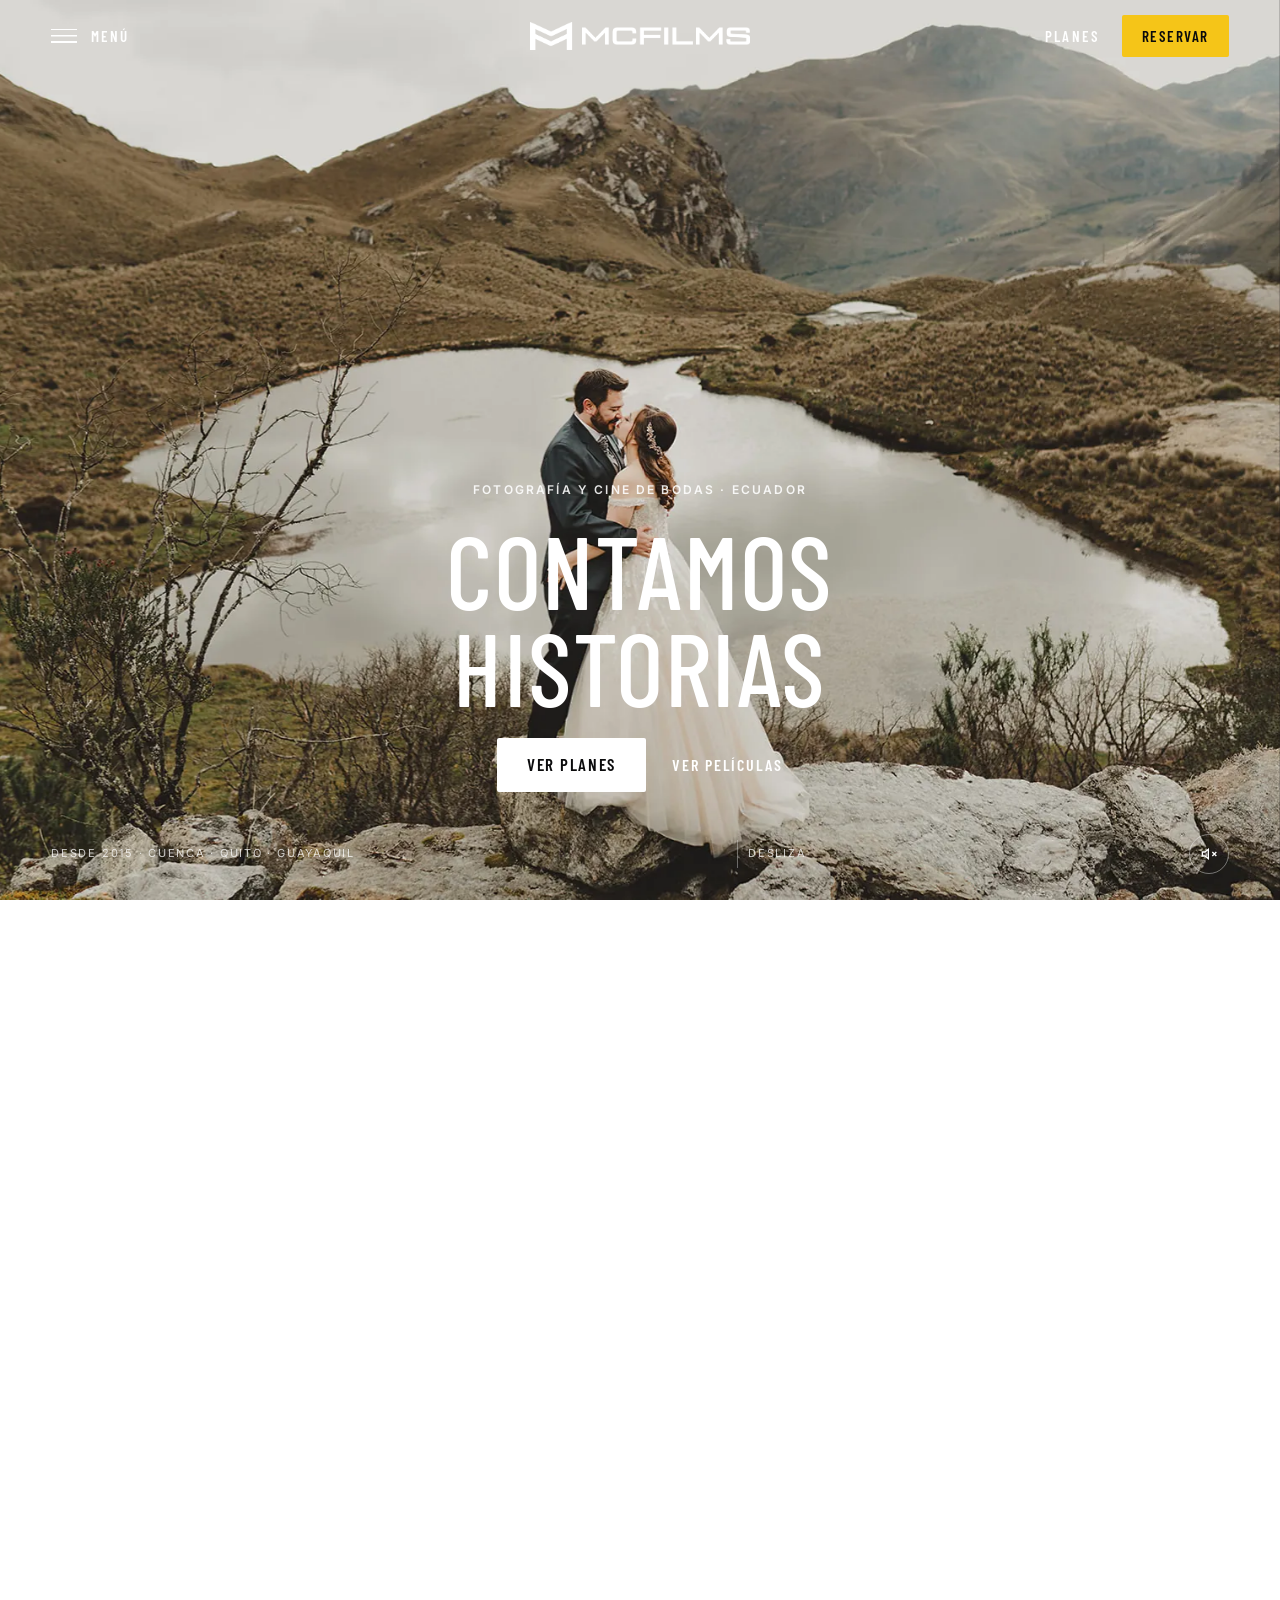
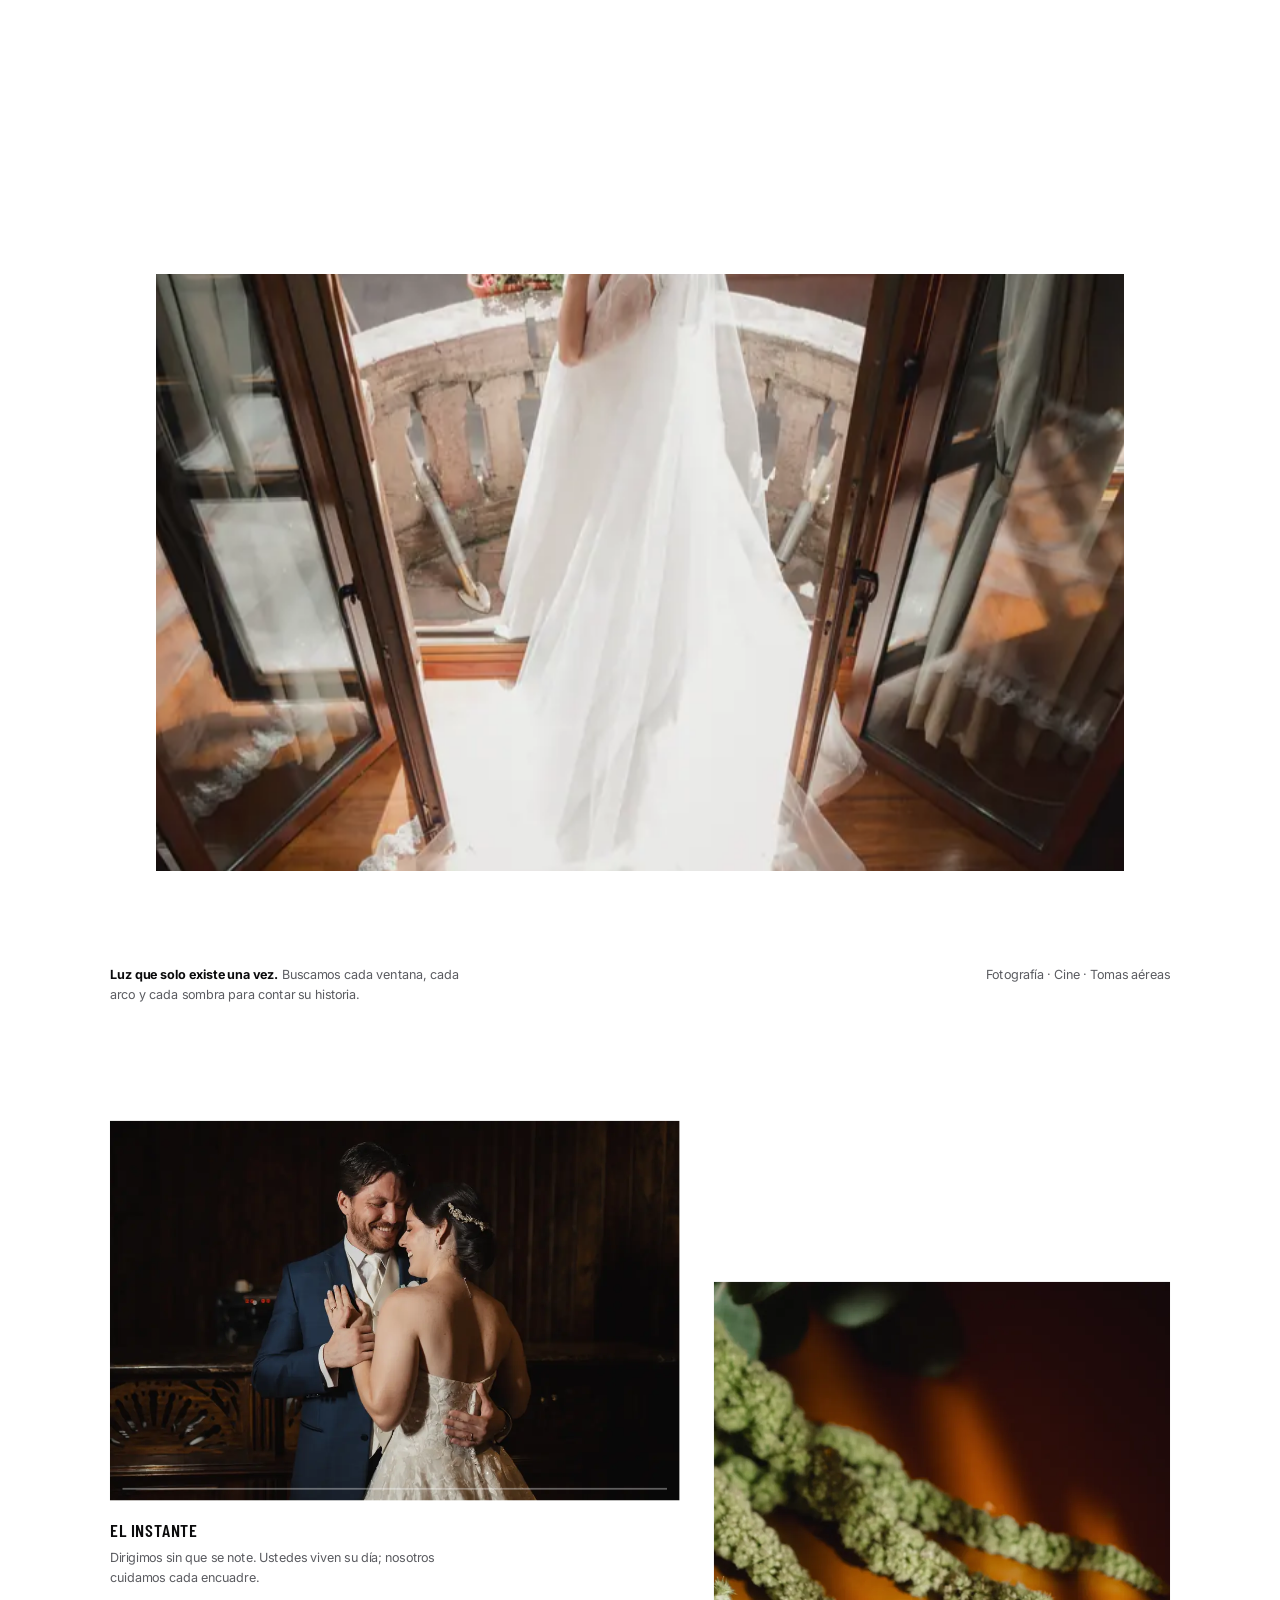
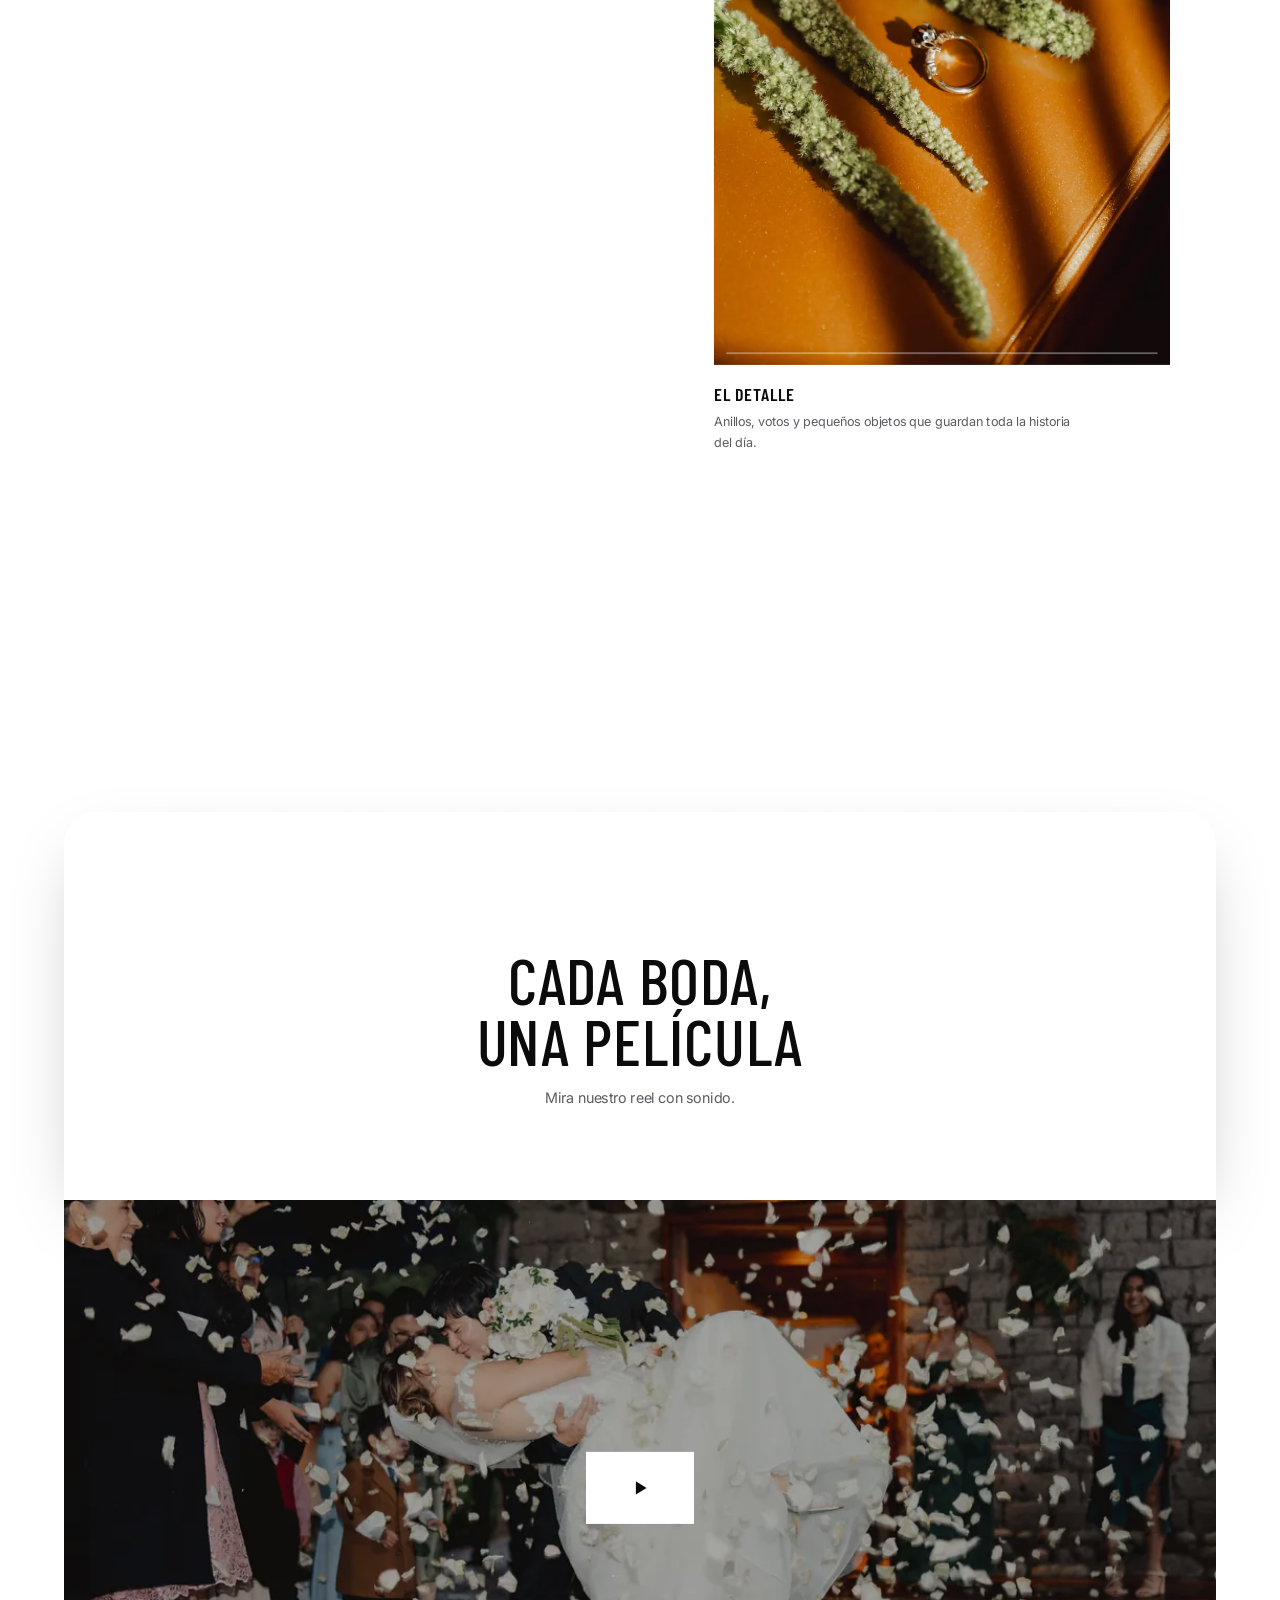
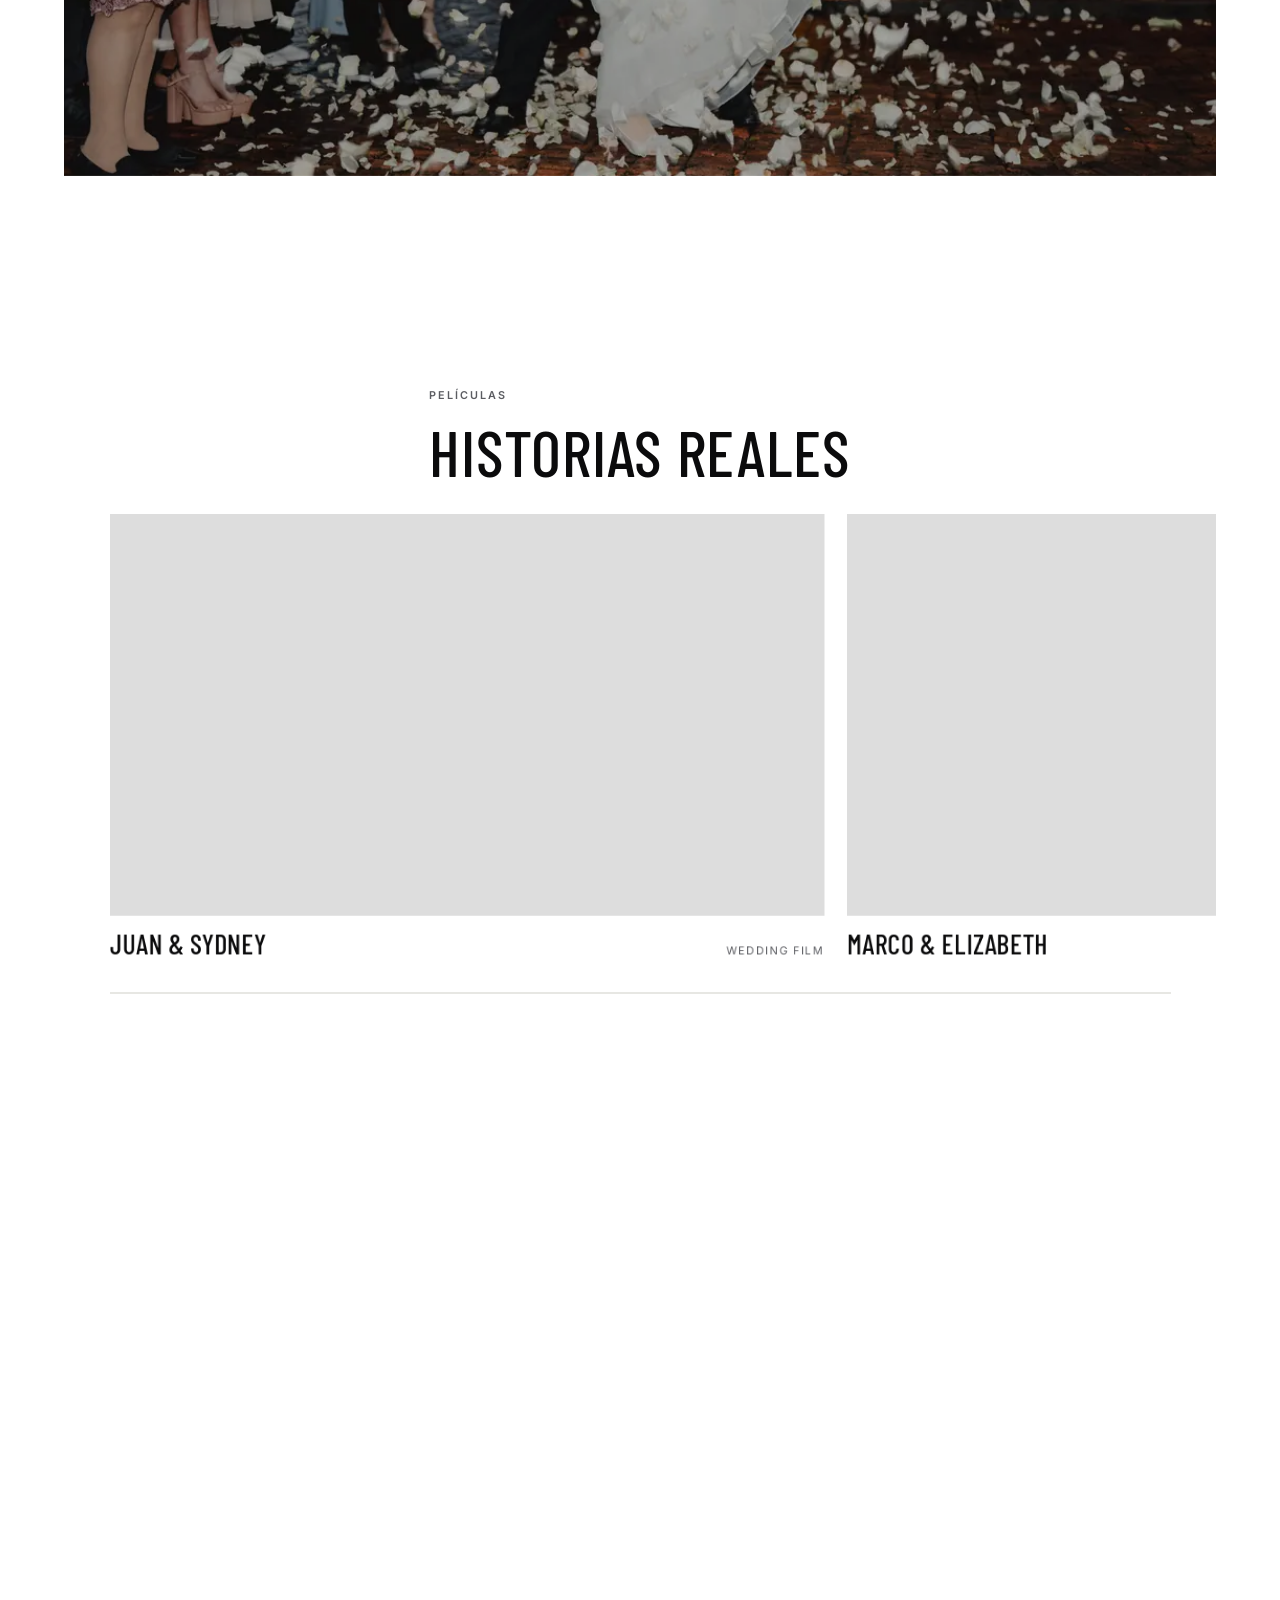
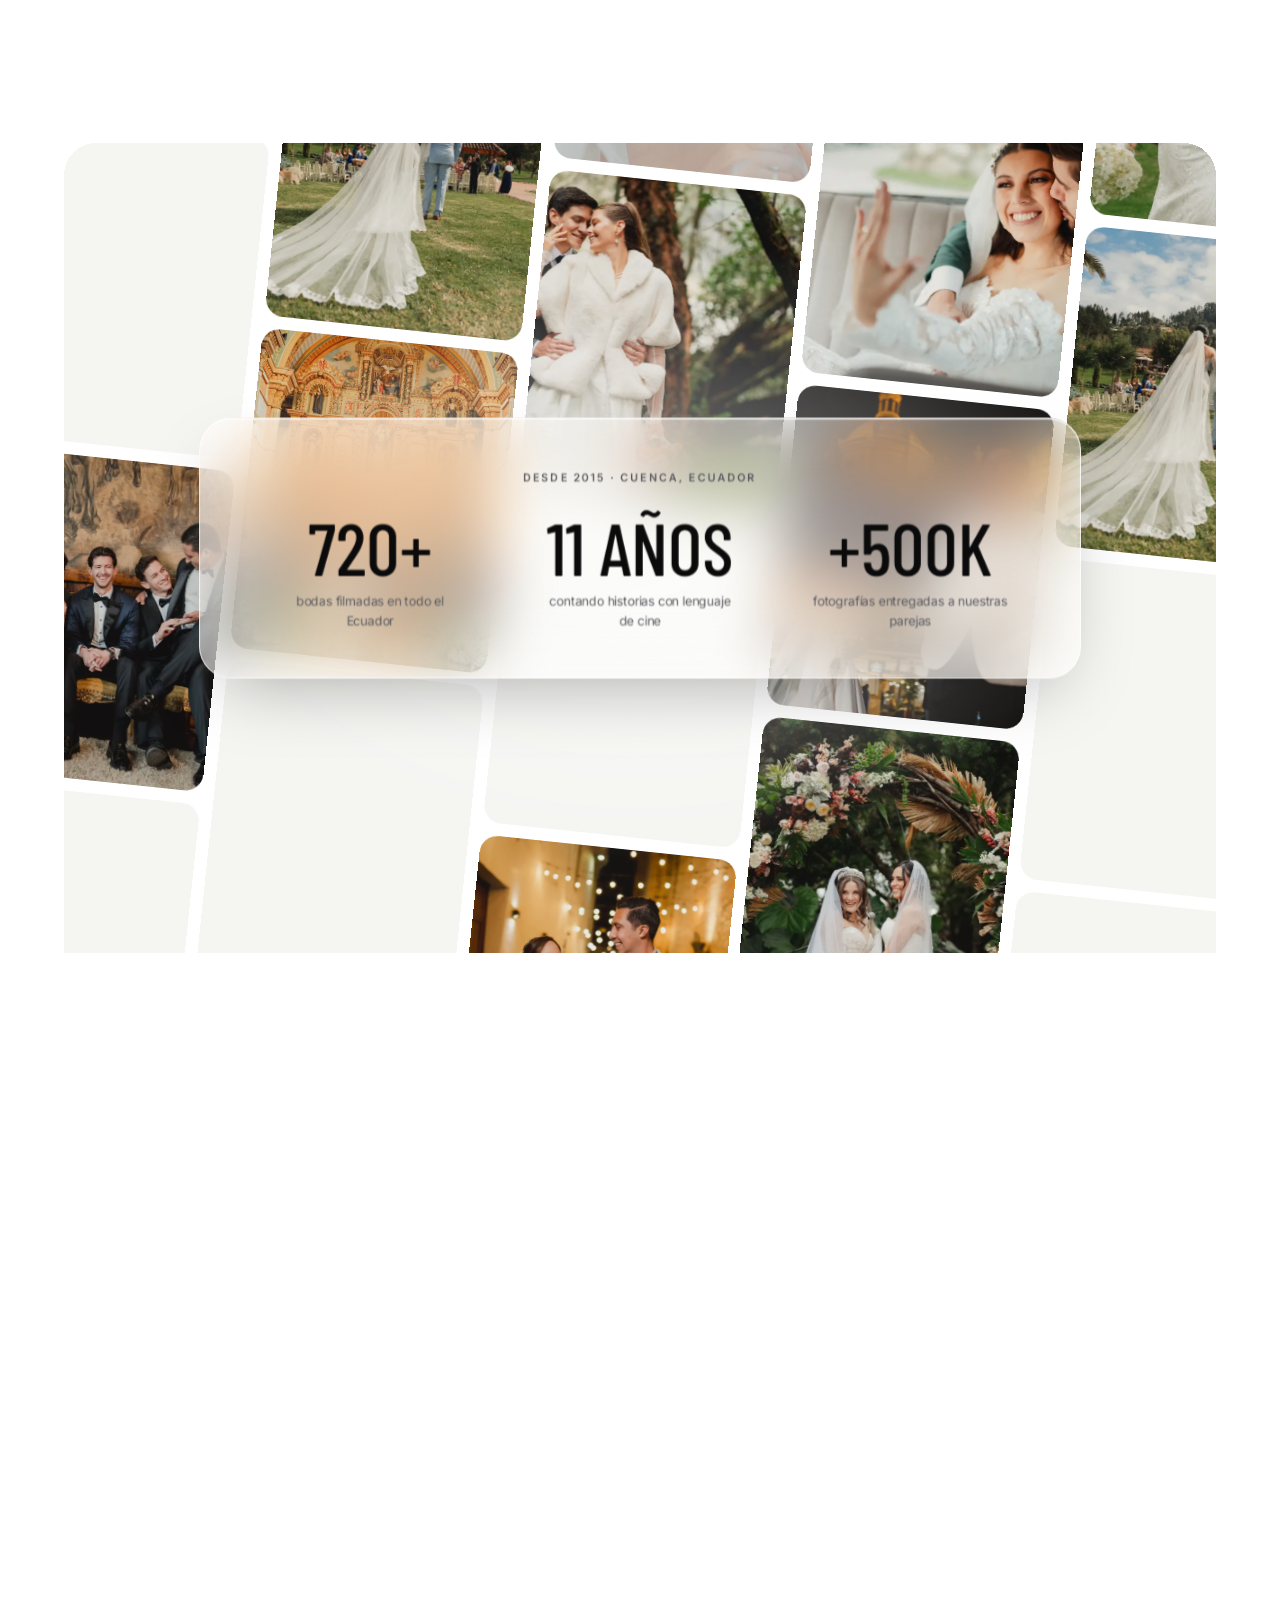
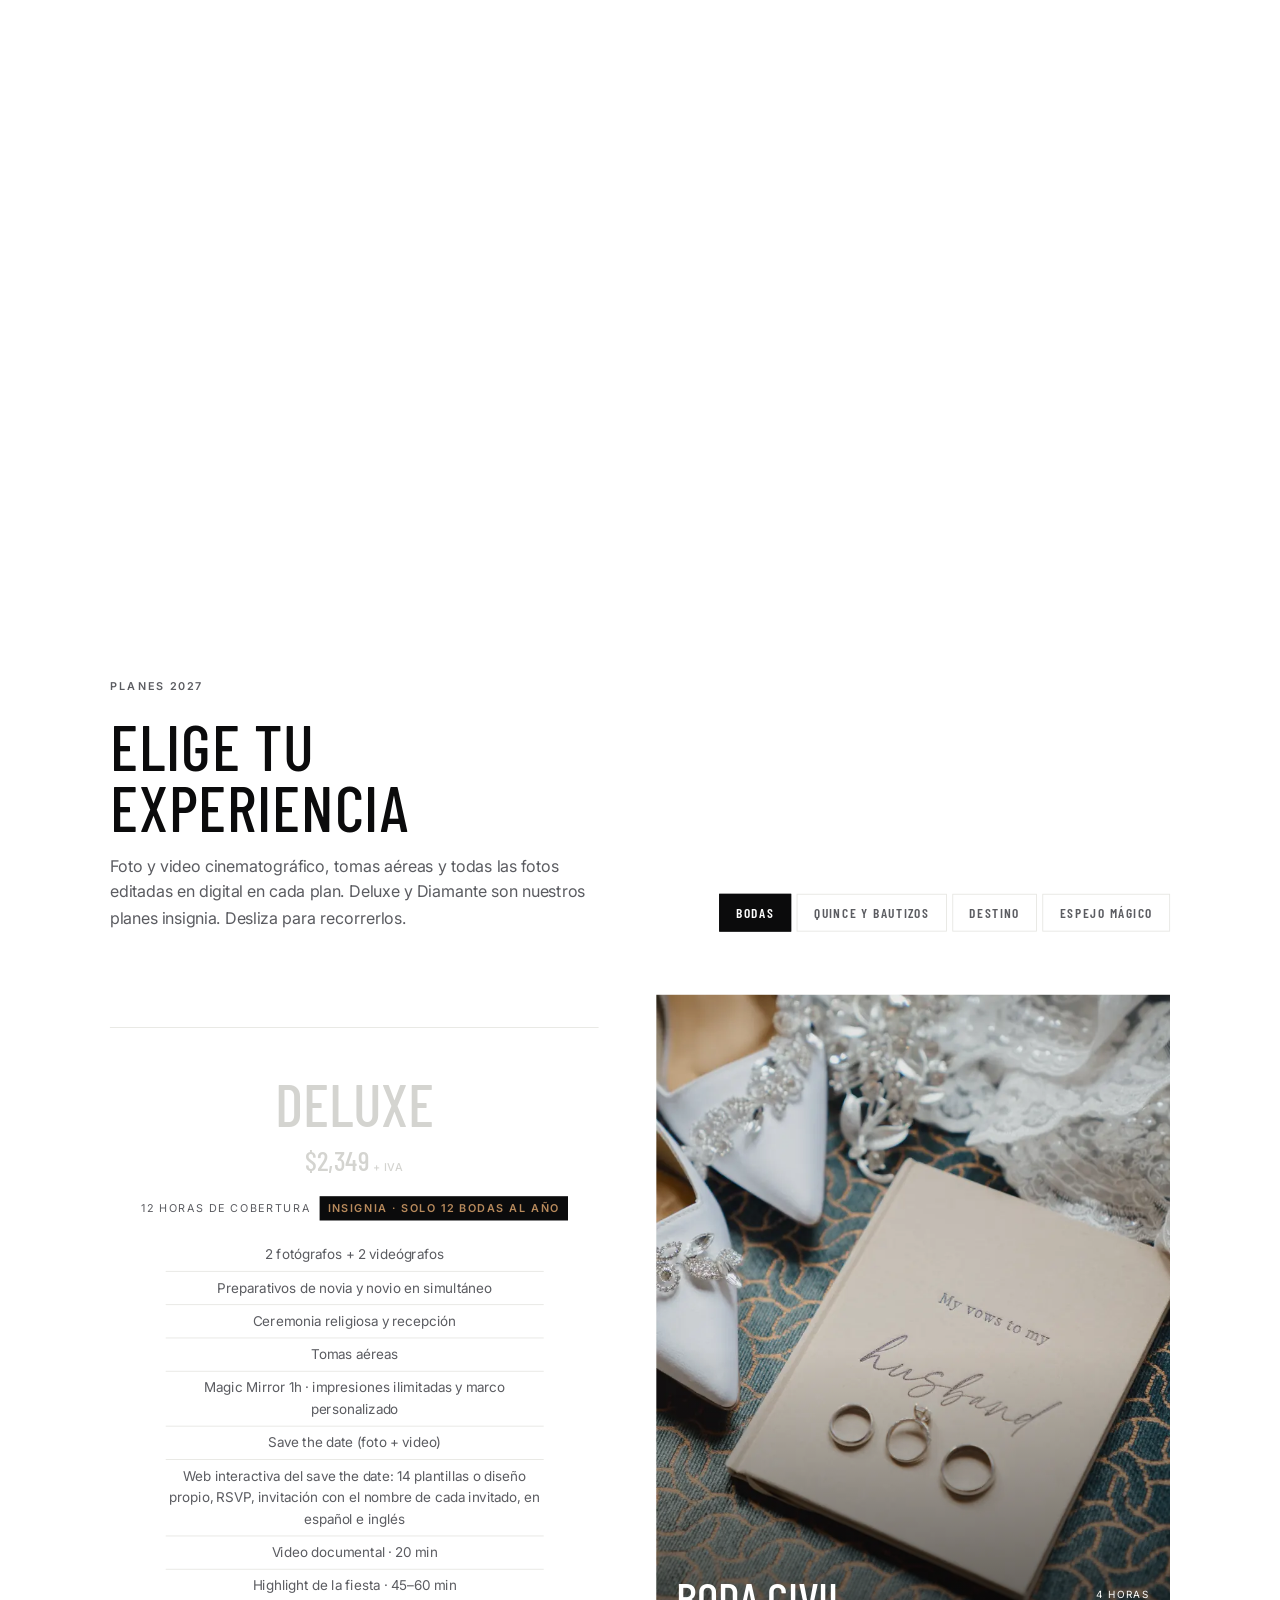
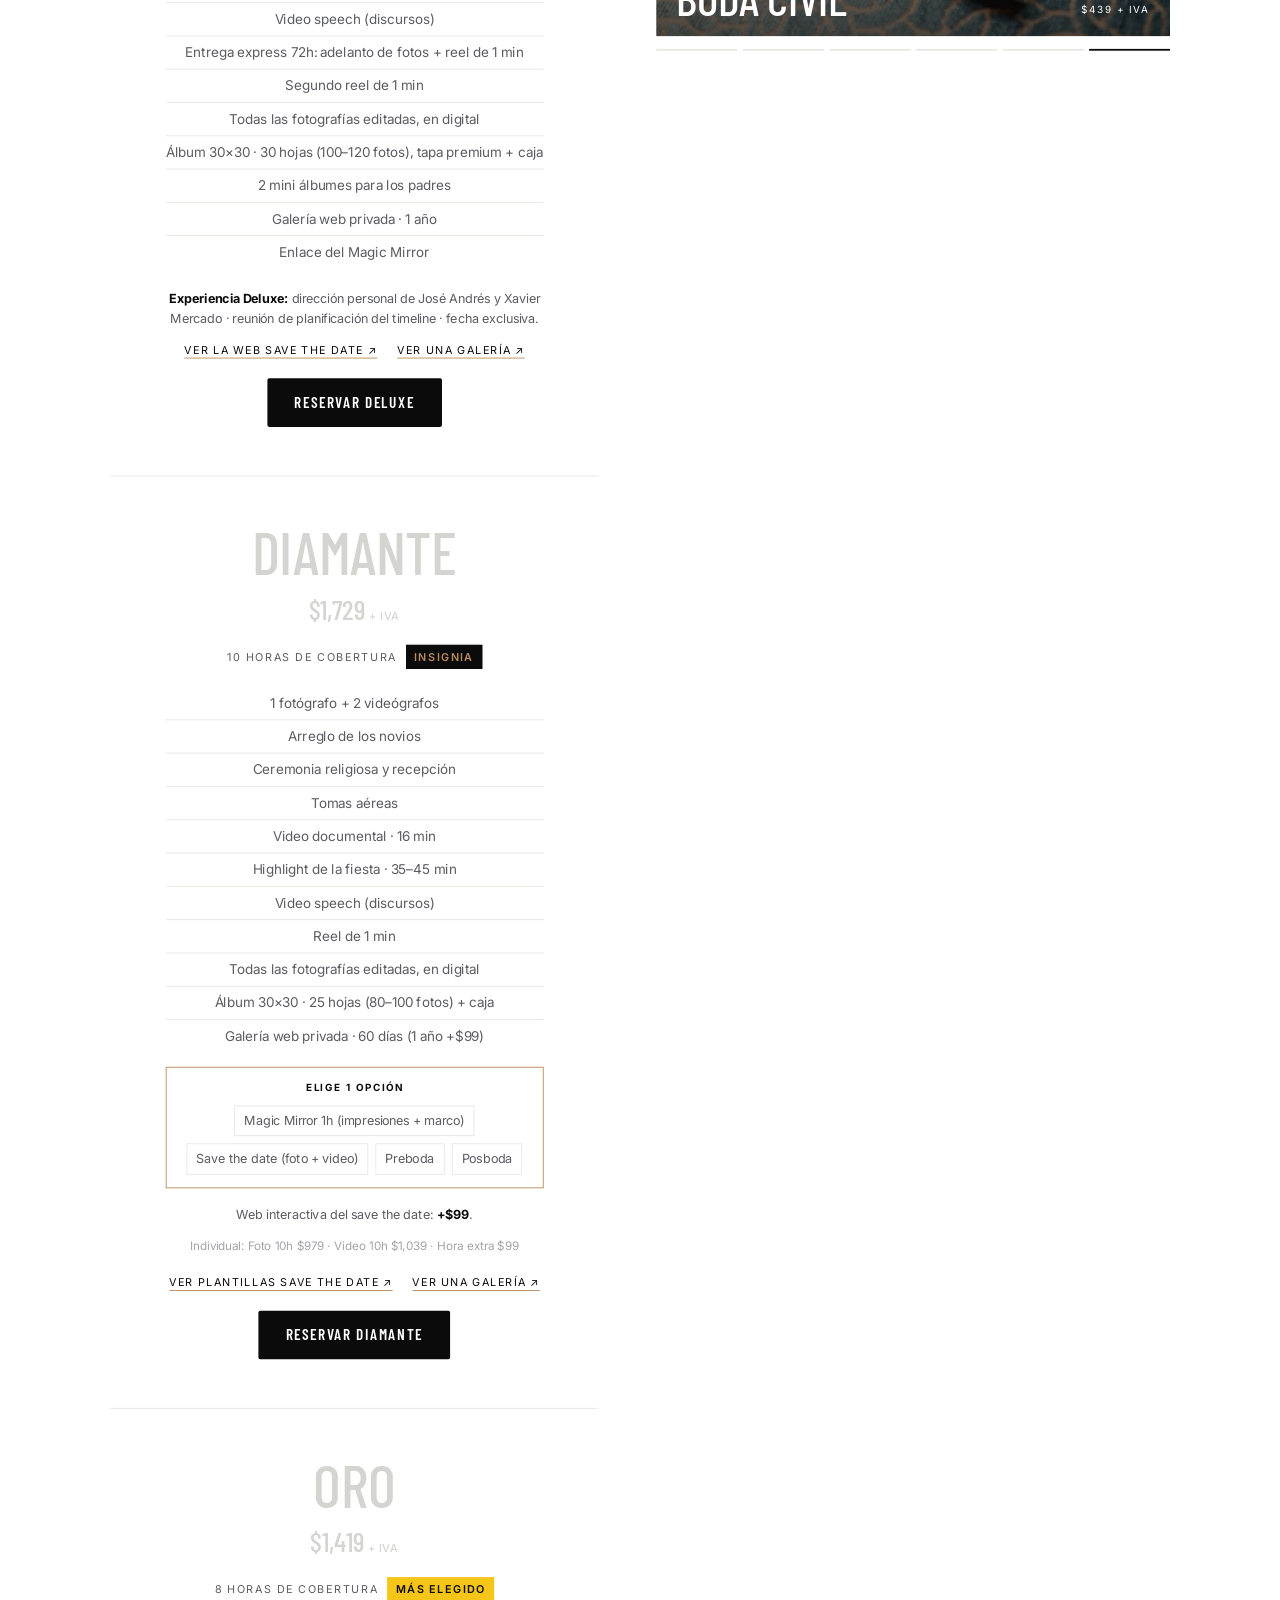
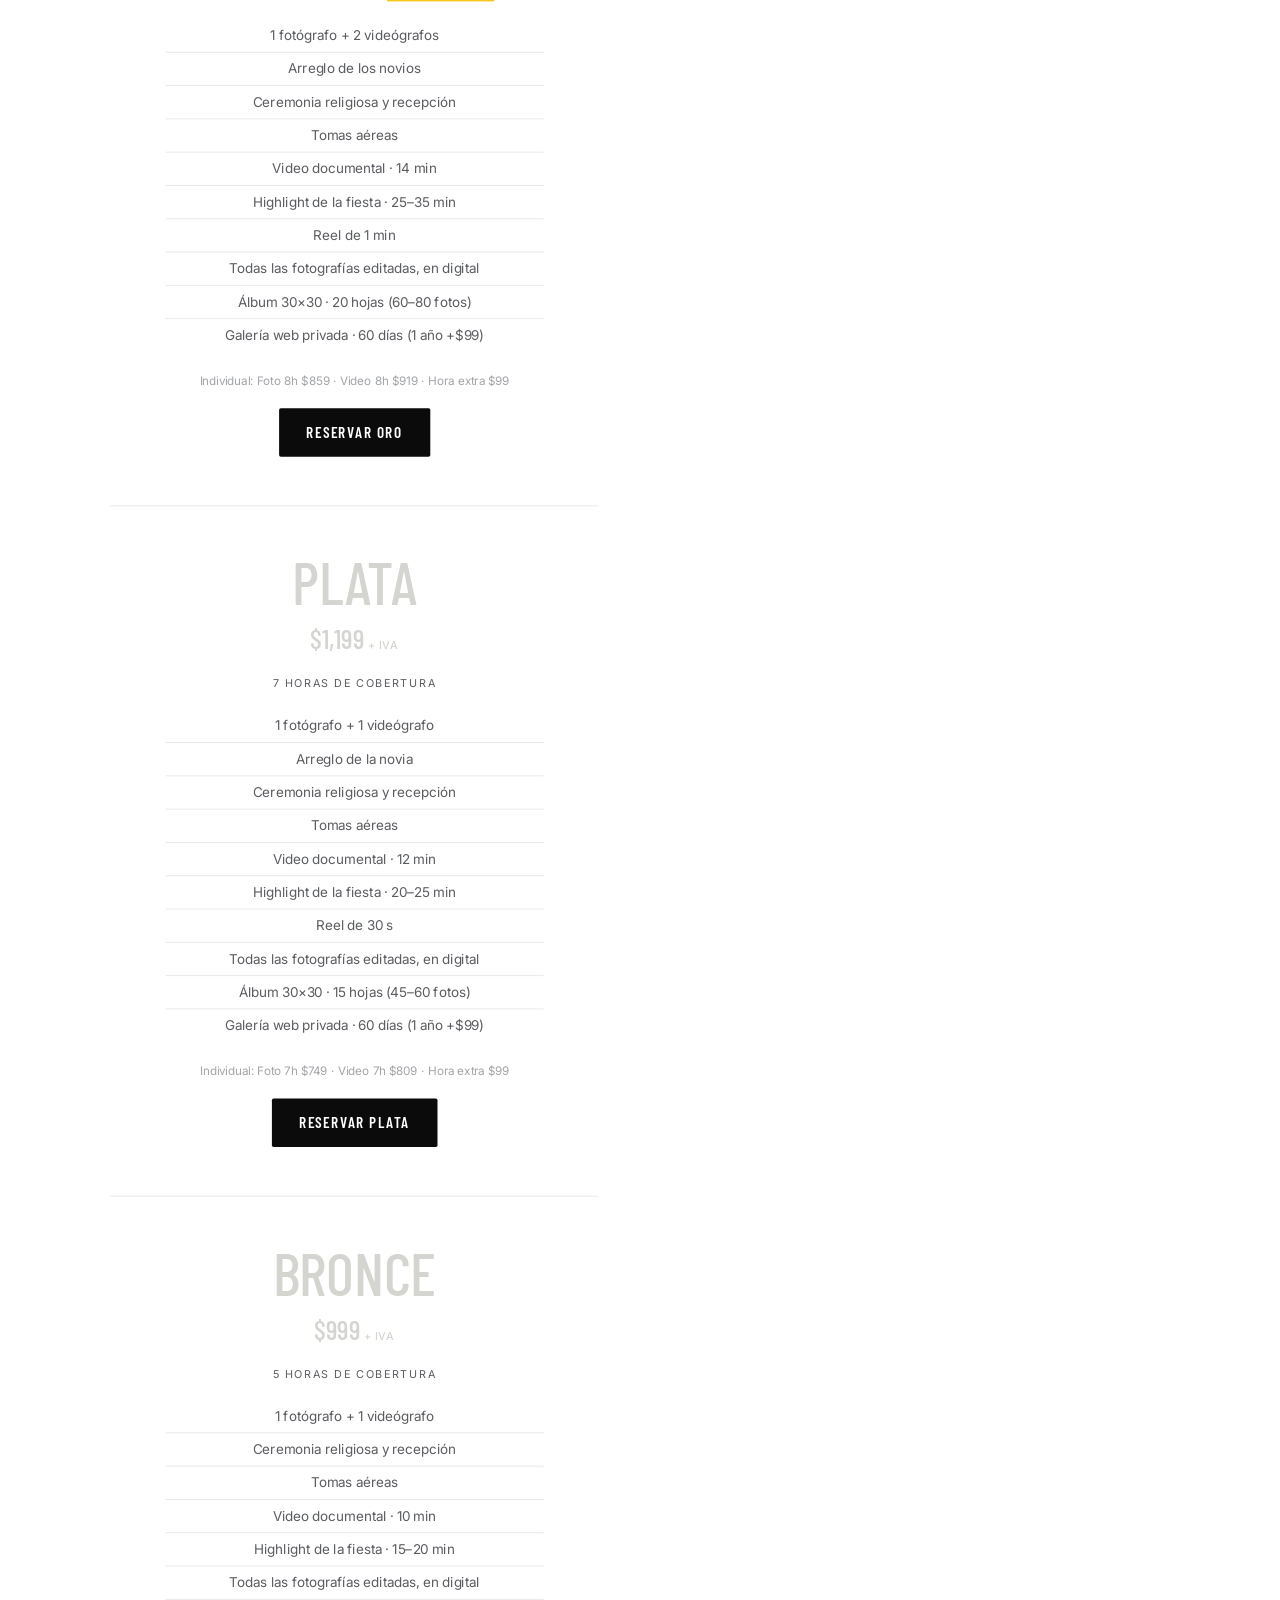
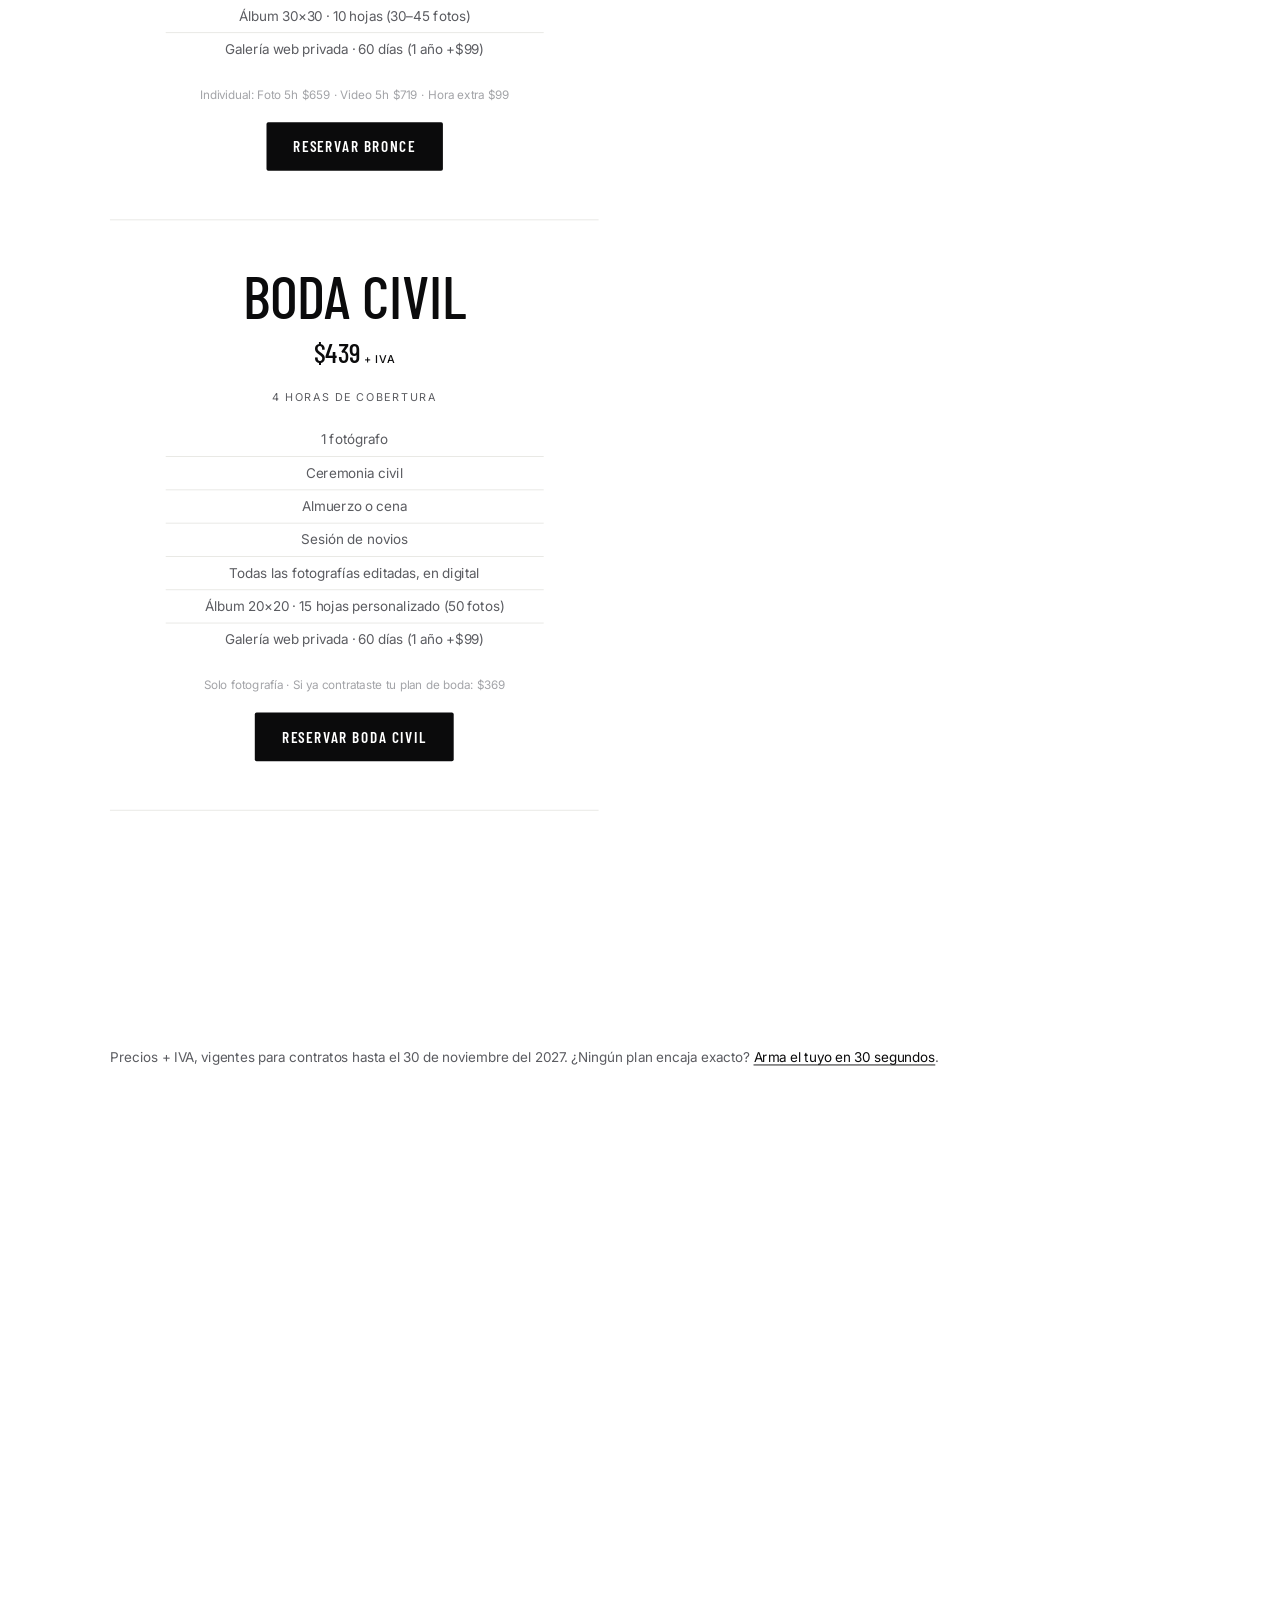
==== commit e7a89f53: "Planes y precios 2027: Deluxe y Diamante como insignia, Boda Civil y bautizos, Arma tu plan con prec" ====
--- a/index.html
+++ b/index.html
@@ -61,21 +61,23 @@
         "@type": "OfferCatalog",
         "name": "Planes de boda",
         "itemListElement": [
-          {"@type": "Offer", "name": "Plan Bronce · 5 horas", "price": "949", "priceCurrency": "USD"},
-          {"@type": "Offer", "name": "Plan Plata · 7 horas", "price": "1149", "priceCurrency": "USD"},
-          {"@type": "Offer", "name": "Plan Oro · 9 horas", "price": "1349", "priceCurrency": "USD"},
-          {"@type": "Offer", "name": "Plan Diamante · 10 horas", "price": "1649", "priceCurrency": "USD"}
+          {"@type": "Offer", "name": "Boda Civil · 4 horas", "price": "439", "priceCurrency": "USD"},
+          {"@type": "Offer", "name": "Plan Bronce · 5 horas", "price": "999", "priceCurrency": "USD"},
+          {"@type": "Offer", "name": "Plan Plata · 7 horas", "price": "1199", "priceCurrency": "USD"},
+          {"@type": "Offer", "name": "Plan Oro · 8 horas", "price": "1419", "priceCurrency": "USD"},
+          {"@type": "Offer", "name": "Plan Diamante · 10 horas", "price": "1729", "priceCurrency": "USD"},
+          {"@type": "Offer", "name": "Plan Deluxe · 12 horas", "price": "2349", "priceCurrency": "USD"}
         ]
       }
     },
     {
       "@type": "FAQPage",
       "mainEntity": [
-        {"@type": "Question", "name": "¿Cuánto cuesta la fotografía y video de una boda en Ecuador con MCFILMS?", "acceptedAnswer": {"@type": "Answer", "text": "Nuestros planes de foto y video para bodas van desde $949 + IVA (5 horas) hasta $1,649 + IVA (10 horas, Plan Diamante). También puedes armar tu propio plan en nuestra web."}},
+        {"@type": "Question", "name": "¿Cuánto cuesta la fotografía y video de una boda en Ecuador con MCFILMS?", "acceptedAnswer": {"@type": "Answer", "text": "Nuestros planes de foto y video para bodas van desde $999 + IVA (5 horas, Plan Bronce) hasta $2,349 + IVA (12 horas, Plan Deluxe, con equipo doble y web save the date). La boda civil cuesta $439 + IVA. También puedes armar tu propio plan en nuestra web."}},
         {"@type": "Question", "name": "¿Trabajan fuera de Cuenca?", "acceptedAnswer": {"@type": "Answer", "text": "Sí. Tenemos base en Cuenca y cubrimos bodas en Quito, Guayaquil, Loja, Manta y todo el Ecuador, además de bodas destino."}},
         {"@type": "Question", "name": "¿Con cuánta anticipación debo reservar mi fecha?", "acceptedAnswer": {"@type": "Answer", "text": "Recomendamos reservar entre 6 y 12 meses antes, sobre todo para fechas en temporada alta. Escríbenos por WhatsApp para confirmar disponibilidad."}},
-        {"@type": "Question", "name": "¿Usan drone en las bodas?", "acceptedAnswer": {"@type": "Answer", "text": "Sí, todos nuestros planes de boda incluyen tomas y vuelo con drone."}},
-        {"@type": "Question", "name": "¿Cómo recibo mis fotos y videos?", "acceptedAnswer": {"@type": "Answer", "text": "Te entregamos todo en un enlace digital, además de acceso a nuestra web con tu portafolio privado para elegir las fotos de tu álbum."}}
+        {"@type": "Question", "name": "¿Incluyen tomas aéreas en las bodas?", "acceptedAnswer": {"@type": "Answer", "text": "Sí, todos nuestros planes de boda con video incluyen tomas aéreas."}},
+        {"@type": "Question", "name": "¿Cómo recibo mis fotos y videos?", "acceptedAnswer": {"@type": "Answer", "text": "Te entregamos todas las fotografías editadas y tus videos en tu galería web privada McFilms Gallery, donde también eliges las fotos de tu álbum."}}
       ]
     }
   ]
@@ -109,6 +111,7 @@
     <a href="#peliculas"><span>Películas</span></a>
     <a href="#planes"><span>Planes</span></a>
     <a href="#arma-tu-plan"><span>Arma tu plan</span></a>
+    <a href="#ejemplos"><span>Míralo en vivo</span></a>
     <a href="#nosotros"><span>Nosotros</span></a>
     <a href="#galeria" data-gp><span>Galería</span></a>
     <a href="#testimonios"><span>Testimonios</span></a>
@@ -163,7 +166,7 @@
     <div class="ed-full clip" id="ed-full"><picture><source media="(max-width: 760px)" srcset="assets/img/puerta-s.webp 825w, assets/img/puerta.webp 1800w" sizes="100vw"><img src="assets/img/arco-piedra-s.webp" srcset="assets/img/arco-piedra-s.webp 1100w, assets/img/arco-piedra.webp 2400w" sizes="100vw" alt="Novia con vestido de cola larga, fotografía de boda MCFILMS" loading="lazy" data-par></picture></div>
     <figcaption class="wrap ed-cap">
       <p class="cap rv"><b style="color:var(--ink)">Luz que solo existe una vez.</b> Buscamos cada ventana, cada arco y cada sombra para contar su historia.</p>
-      <p class="cap rv d1">Fotografía · Cine · Drone</p>
+      <p class="cap rv d1">Fotografía · Cine · Tomas aéreas</p>
     </figcaption>
   </figure>
 
@@ -230,13 +233,13 @@
   <div class="wrap">
     <div class="sec-head">
       <div>
-        <span class="eyebrow rv">Planes 2026</span>
+        <span class="eyebrow rv">Planes 2027</span>
         <h2 class="d d-l split"><span class="ln"><span>Elige tu</span></span><span class="ln"><span>experiencia</span></span></h2>
-        <p class="lead rv d1">Foto y video cinematográfico, drone y entrega digital en todos los planes. Desliza para recorrer cada plan.</p>
+        <p class="lead rv d1">Foto y video cinematográfico, tomas aéreas y todas las fotos editadas en digital en cada plan. Deluxe y Diamante son nuestros planes insignia. Desliza para recorrerlos.</p>
       </div>
       <div class="cats rv d2" id="cats" role="tablist">
         <button class="cat on" data-g="bodas" role="tab">Bodas</button>
-        <button class="cat" data-g="quince" role="tab">Quinceaños</button>
+        <button class="cat" data-g="quince" role="tab">Quince y bautizos</button>
         <button class="cat" data-g="destino" role="tab">Destino</button>
         <button class="cat" data-g="espejo" role="tab">Espejo mágico</button>
       </div>
@@ -248,7 +251,7 @@
         <div class="stage-dots" id="stage-dots"></div>
       </div>
     </div>
-    <p class="plans-note">¿Ningún plan encaja exacto? <a href="#arma-tu-plan">Arma el tuyo en 30 segundos</a>.</p>
+    <p class="plans-note">Precios + IVA, vigentes para contratos hasta el 30 de noviembre del 2027. ¿Ningún plan encaja exacto? <a href="#arma-tu-plan">Arma el tuyo en 30 segundos</a>.</p>
   </div>
 </section>
 
@@ -309,6 +312,34 @@
   </div>
 </section>
 
+<!-- EJEMPLOS EN VIVO -->
+<section class="panel sec demos-sec" id="ejemplos" aria-label="Ejemplos en vivo">
+  <div class="wrap">
+    <div class="sec-head">
+      <div>
+        <span class="eyebrow rv">Míralo en vivo</span>
+        <h2 class="d d-l split"><span class="ln"><span>Antes de</span></span><span class="ln"><span>reservar</span></span></h2>
+        <p class="lead rv d1">Abre los ejemplos reales: así se ven tu invitación web y tu galería privada.</p>
+      </div>
+    </div>
+    <div class="demos">
+      <a class="demo rv" href="https://mcfilmsecuador.com/bodas/jennifer-y-brian" target="_blank" rel="noopener">
+        <div class="demo-pic"><img src="assets/img/abrazo-velo-s.webp" alt="Novios abrazados, invitación web save the date MCFILMS" loading="lazy" decoding="async"><span class="demo-tag">Incluida en Deluxe</span></div>
+        <div class="demo-txt"><small>Web save the date</small><h3>Una invitación real</h3><p>Tu foto y video, cuenta regresiva, RSVP, mensajes de tus invitados y versión en español e inglés.</p><span class="demo-go">Abrir la invitación ↗</span></div>
+      </a>
+      <a class="demo rv d1" href="https://mcfilmsecuador.com/bodas/plantillas" target="_blank" rel="noopener">
+        <div class="demo-pic"><img src="assets/img/anillos-flores-s.webp" alt="Anillos y flores, plantillas de invitación MCFILMS" loading="lazy" decoding="async"><span class="demo-tag">14 plantillas</span></div>
+        <div class="demo-txt"><small>Plantillas</small><h3>Elige tu diseño</h3><p>Recorre cada plantilla completa o pide un diseño propio. Cada invitado recibe su link con su nombre.</p><span class="demo-go">Ver las plantillas ↗</span></div>
+      </a>
+      <a class="demo rv d2" href="https://mcfilmsecuador.com/gallery/jennifer-brian-save-the-date-pf1i" target="_blank" rel="noopener">
+        <div class="demo-pic"><img src="assets/img/lago-s.webp" alt="Novios junto al lago, galería privada MCFILMS" loading="lazy" decoding="async"><span class="demo-tag">En todos los planes</span></div>
+        <div class="demo-txt"><small>McFilms Gallery</small><h3>Tu galería privada</h3><p>Todas tus fotos editadas y tus películas en un solo lugar, para ver, descargar y elegir las fotos de tu álbum.</p><span class="demo-go">Abrir la galería ↗</span></div>
+      </a>
+    </div>
+    <p class="plans-note">Web save the date: incluida en Deluxe · $99 en Diamante · $129 en Oro, Plata y Bronce · $149 sin plan.</p>
+  </div>
+</section>
+
 <!-- NOSOTROS -->
 <section class="panel sec" id="nosotros">
   <div class="wrap">
@@ -318,7 +349,7 @@
         <span class="eyebrow rv">Nosotros</span>
         <h2 class="d d-l split" style="margin-top:18px"><span class="ln"><span>Dos hermanos,</span></span><span class="ln"><span>una obsesión</span></span></h2>
         <p class="lead rv d1">MCFILMS nació en 2015 del sueño de José Andrés y Javier Mercado: llevar el lenguaje del cine a la boda más importante, la tuya.</p>
-        <p class="lead rv d2">Con base en Cuenca, viajamos a Quito, Guayaquil y a donde tu historia lo necesite, con drones cinema, cámaras 4K, sonido profesional, Magic Mirror y cabina 360.</p>
+        <p class="lead rv d2">Con base en Cuenca, viajamos a Quito, Guayaquil y a donde tu historia lo necesite, con tomas aéreas, cámaras 4K, sonido profesional y Magic Mirror.</p>
       </div>
     </div>
     <div class="crew-head">
@@ -461,11 +492,12 @@
       <h2 class="d d-m split" style="margin-top:18px"><span class="ln"><span>Lo que todos</span></span><span class="ln"><span>preguntan</span></span></h2>
     </div>
     <div class="faq rv">
-      <details><summary>¿Cuánto cuesta la fotografía y video de una boda?</summary><p>Nuestros planes de foto y video para bodas van desde $949 + IVA (5 horas) hasta $1,649 + IVA (10 horas, Plan Diamante). También puedes armar tu propio plan y ver el valor al instante.</p></details>
+      <details><summary>¿Cuánto cuesta la fotografía y video de una boda?</summary><p>Nuestros planes de foto y video para bodas van desde $999 + IVA (5 horas, Plan Bronce) hasta $2,349 + IVA (12 horas, Plan Deluxe). La boda civil cuesta $439 + IVA. También puedes armar tu propio plan y ver el valor al instante.</p></details>
       <details><summary>¿Trabajan fuera de Cuenca?</summary><p>Sí. Tenemos base en Cuenca y cubrimos bodas en Quito, Guayaquil, Loja, Manta y todo el Ecuador, además de bodas destino.</p></details>
       <details><summary>¿Con cuánta anticipación debo reservar?</summary><p>Recomendamos reservar entre 6 y 12 meses antes, sobre todo en temporada alta. Escríbenos por WhatsApp para confirmar tu fecha.</p></details>
-      <details><summary>¿Usan drone?</summary><p>Sí, todos nuestros planes de boda incluyen tomas y vuelo con drone.</p></details>
-      <details><summary>¿Cómo recibo mis fotos y videos?</summary><p>Te entregamos todo en un enlace digital, además de acceso a nuestra web con tu portafolio privado para elegir las fotos de tu álbum.</p></details>
+      <details><summary>¿Incluyen tomas aéreas?</summary><p>Sí, todos nuestros planes de boda con video incluyen tomas aéreas.</p></details>
+      <details><summary>¿Qué es la web save the date?</summary><p>Una invitación web con tu foto y video, RSVP, el nombre de cada invitado y versión en español e inglés. Viene incluida en el Plan Deluxe; en Diamante cuesta $99 y en los demás planes $129. <a href="https://mcfilmsecuador.com/bodas/plantillas" target="_blank" rel="noopener">Mira las plantillas</a>.</p></details>
+      <details><summary>¿Cómo recibo mis fotos y videos?</summary><p>En tu galería web privada McFilms Gallery: todas las fotografías editadas, tus películas y la selección de fotos para tu álbum. Dura 60 días (1 año por $99; incluido en Deluxe). <a href="https://mcfilmsecuador.com/gallery/jennifer-brian-save-the-date-pf1i" target="_blank" rel="noopener">Mira una galería de ejemplo</a>.</p></details>
     </div>
   </div>
 </section>
@@ -504,13 +536,15 @@
       <div class="field full">
         <select id="f-plan" name="plan" required>
           <option value="" disabled selected hidden></option>
-          <option>Plan Bronce · $949 + IVA</option>
-          <option>Plan Plata · $1,149 + IVA</option>
-          <option>Plan Oro · $1,349 + IVA</option>
-          <option>Plan Diamante · $1,649 + IVA</option>
-          <option>Quinceaños</option>
+          <option>Plan Deluxe · $2,349 + IVA</option>
+          <option>Plan Diamante · $1,729 + IVA</option>
+          <option>Plan Oro · $1,419 + IVA</option>
+          <option>Plan Plata · $1,199 + IVA</option>
+          <option>Plan Bronce · $999 + IVA</option>
+          <option>Boda civil · $439 + IVA</option>
+          <option>Quinceaños o bautizo</option>
           <option>Boda destino</option>
-          <option>Espejo mágico / Video 360</option>
+          <option>Espejo mágico</option>
           <option>Plan armado en la web</option>
           <option>No sé aún, quiero asesoría</option>
         </select>
--- a/assets/styles.css
+++ b/assets/styles.css
@@ -11,6 +11,7 @@
   --line: #e7e7e3;
   --y: #F5C518;
   --yDeep: #E0B000;
+  --gold: #b88a5c;
   --f-d: "Barlow Condensed", "Futura Condensed", "Arial Narrow", sans-serif;
   --f-t: "Inter", -apple-system, BlinkMacSystemFont, "SF Pro Text", "Helvetica Neue", sans-serif;
   --ease: cubic-bezier(.16, 1, .3, 1);
@@ -285,6 +286,34 @@
 .stage-dots i.on { background: var(--ink); }
 .plans-note { margin-top: 10px; font-size: 15px; color: var(--ink2); }
 .plans-note a { text-decoration: underline; text-underline-offset: 3px; color: var(--ink); }
+/* Planes insignia (Deluxe, Diamante): etiqueta negra con dorado, precio dorado, "Elige 1 opción" y ejemplos en vivo */
+.p-item.star .p-tag { background: var(--ink); color: var(--gold); }
+.p-item.star.on .p-price { color: var(--gold); }
+.p-elige { max-width: 420px; margin: -6px auto 18px; border: 1px solid var(--gold); padding: 14px 16px; font-size: 14px; color: var(--ink2); }
+.p-elige b { display: block; font-size: 11px; letter-spacing: .16em; text-transform: uppercase; color: var(--ink); margin-bottom: 10px; }
+.p-elige ul { list-style: none; display: flex; flex-wrap: wrap; justify-content: center; gap: 8px; }
+.p-elige li { border: 1px solid var(--line); padding: 5px 10px; }
+.p-nota { max-width: 420px; margin: 0 auto 14px; font-size: 14px; color: var(--ink2); }
+.p-nota b { color: var(--ink); }
+.p-links { display: flex; flex-wrap: wrap; justify-content: center; gap: 8px 22px; margin: 0 0 22px; font-size: 12px; letter-spacing: .12em; text-transform: uppercase; }
+.p-links a { text-decoration: underline; text-underline-offset: 4px; text-decoration-color: var(--gold); }
+.p-links a:hover { color: var(--gold); }
+
+/* ─── EJEMPLOS EN VIVO ─── */
+.demos { display: grid; grid-template-columns: repeat(3, 1fr); gap: clamp(16px, 2vw, 28px); margin-bottom: 18px; }
+.demo { display: block; background: #fff; border: 1px solid var(--line); transition: border-color .4s, transform .6s var(--ease); }
+.demo:hover { border-color: var(--ink); transform: translateY(-4px); }
+.demo-pic { position: relative; aspect-ratio: 4 / 5; overflow: hidden; background: var(--bg2); }
+.demo-pic img { width: 100%; height: 100%; object-fit: cover; transition: transform 1.4s var(--ease); }
+.demo:hover .demo-pic img { transform: scale(1.05); }
+.demo-tag { position: absolute; left: 14px; top: 14px; background: var(--ink); color: var(--gold); font-size: 11px; font-weight: 600; letter-spacing: .14em; text-transform: uppercase; padding: 5px 10px; }
+.demo-txt { padding: 20px 22px 24px; }
+.demo-txt small { font-size: 11px; letter-spacing: .16em; text-transform: uppercase; color: var(--ink3); }
+.demo-txt h3 { font-family: var(--f-d); font-weight: 500; text-transform: uppercase; font-size: clamp(28px, 2.6vw, 40px); line-height: .95; margin: 8px 0 10px; }
+.demo-txt p { font-size: 15px; color: var(--ink2); margin-bottom: 16px; }
+.demo-go { font-size: 12px; letter-spacing: .12em; text-transform: uppercase; text-decoration: underline; text-underline-offset: 4px; text-decoration-color: var(--gold); }
+@media (max-width: 1080px) { .demos { grid-template-columns: 1fr 1fr; } .demo-pic { aspect-ratio: 4 / 3; } .demos .demo:last-child { grid-column: 1 / -1; } .demos .demo:last-child .demo-pic { aspect-ratio: 16 / 9; } }
+@media (max-width: 760px) { .demos { grid-template-columns: 1fr; } .demo-pic, .demos .demo:last-child .demo-pic { aspect-ratio: 4 / 3; } }
 
 /* ─── ARMA TU PLAN ─── */
 .builder-sec { background: var(--bg2); }
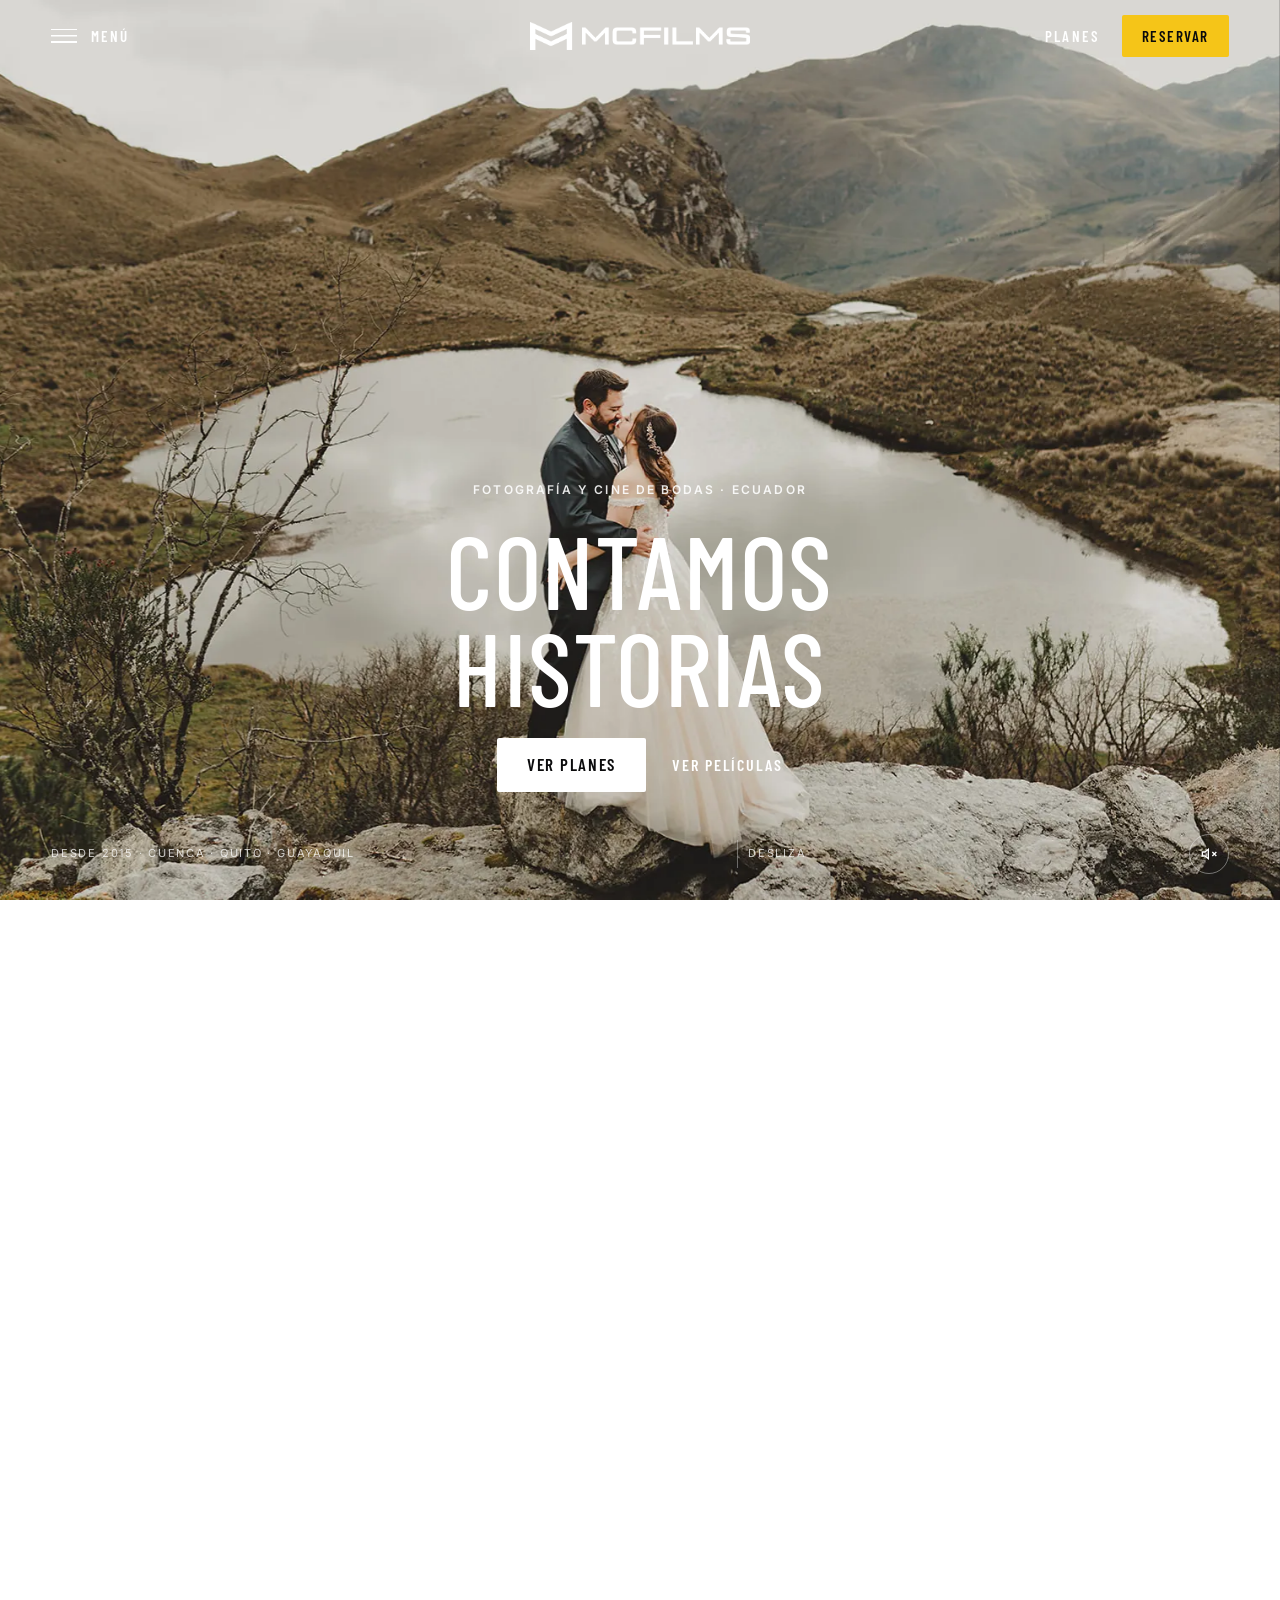
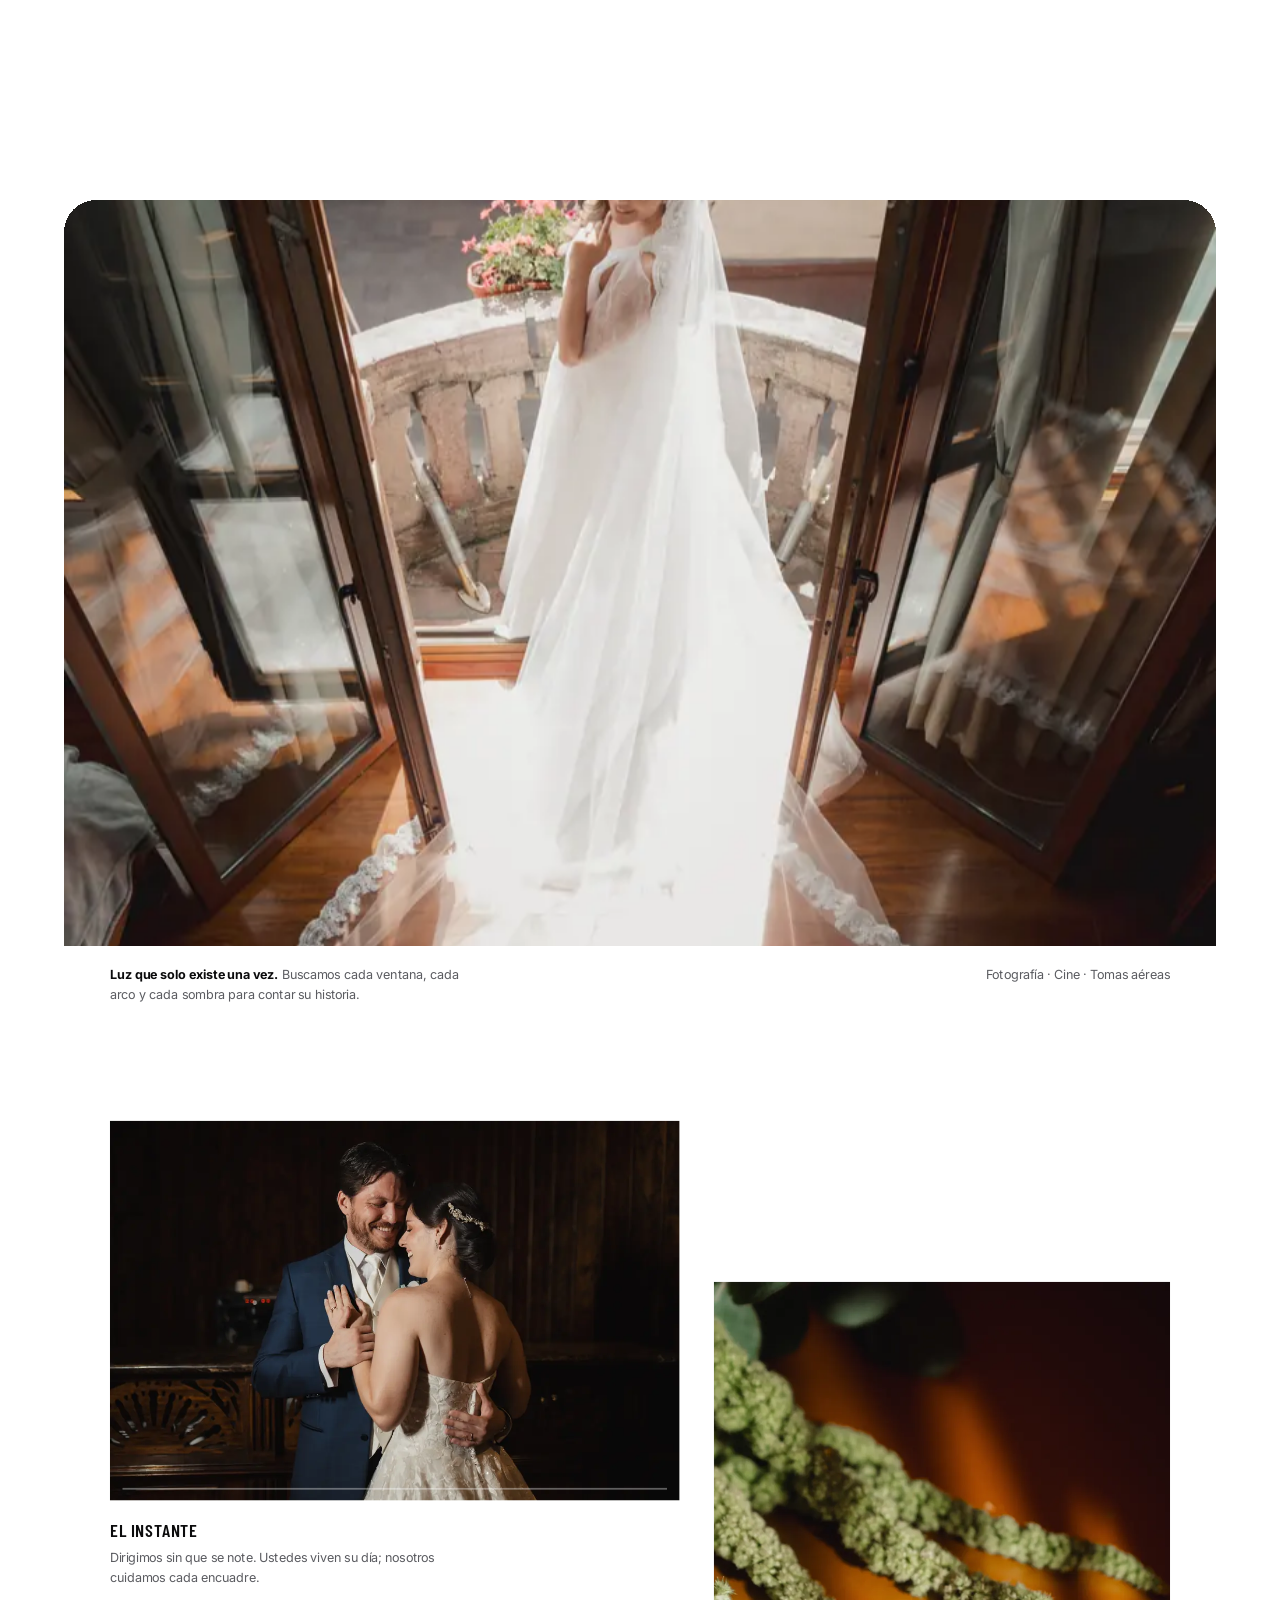
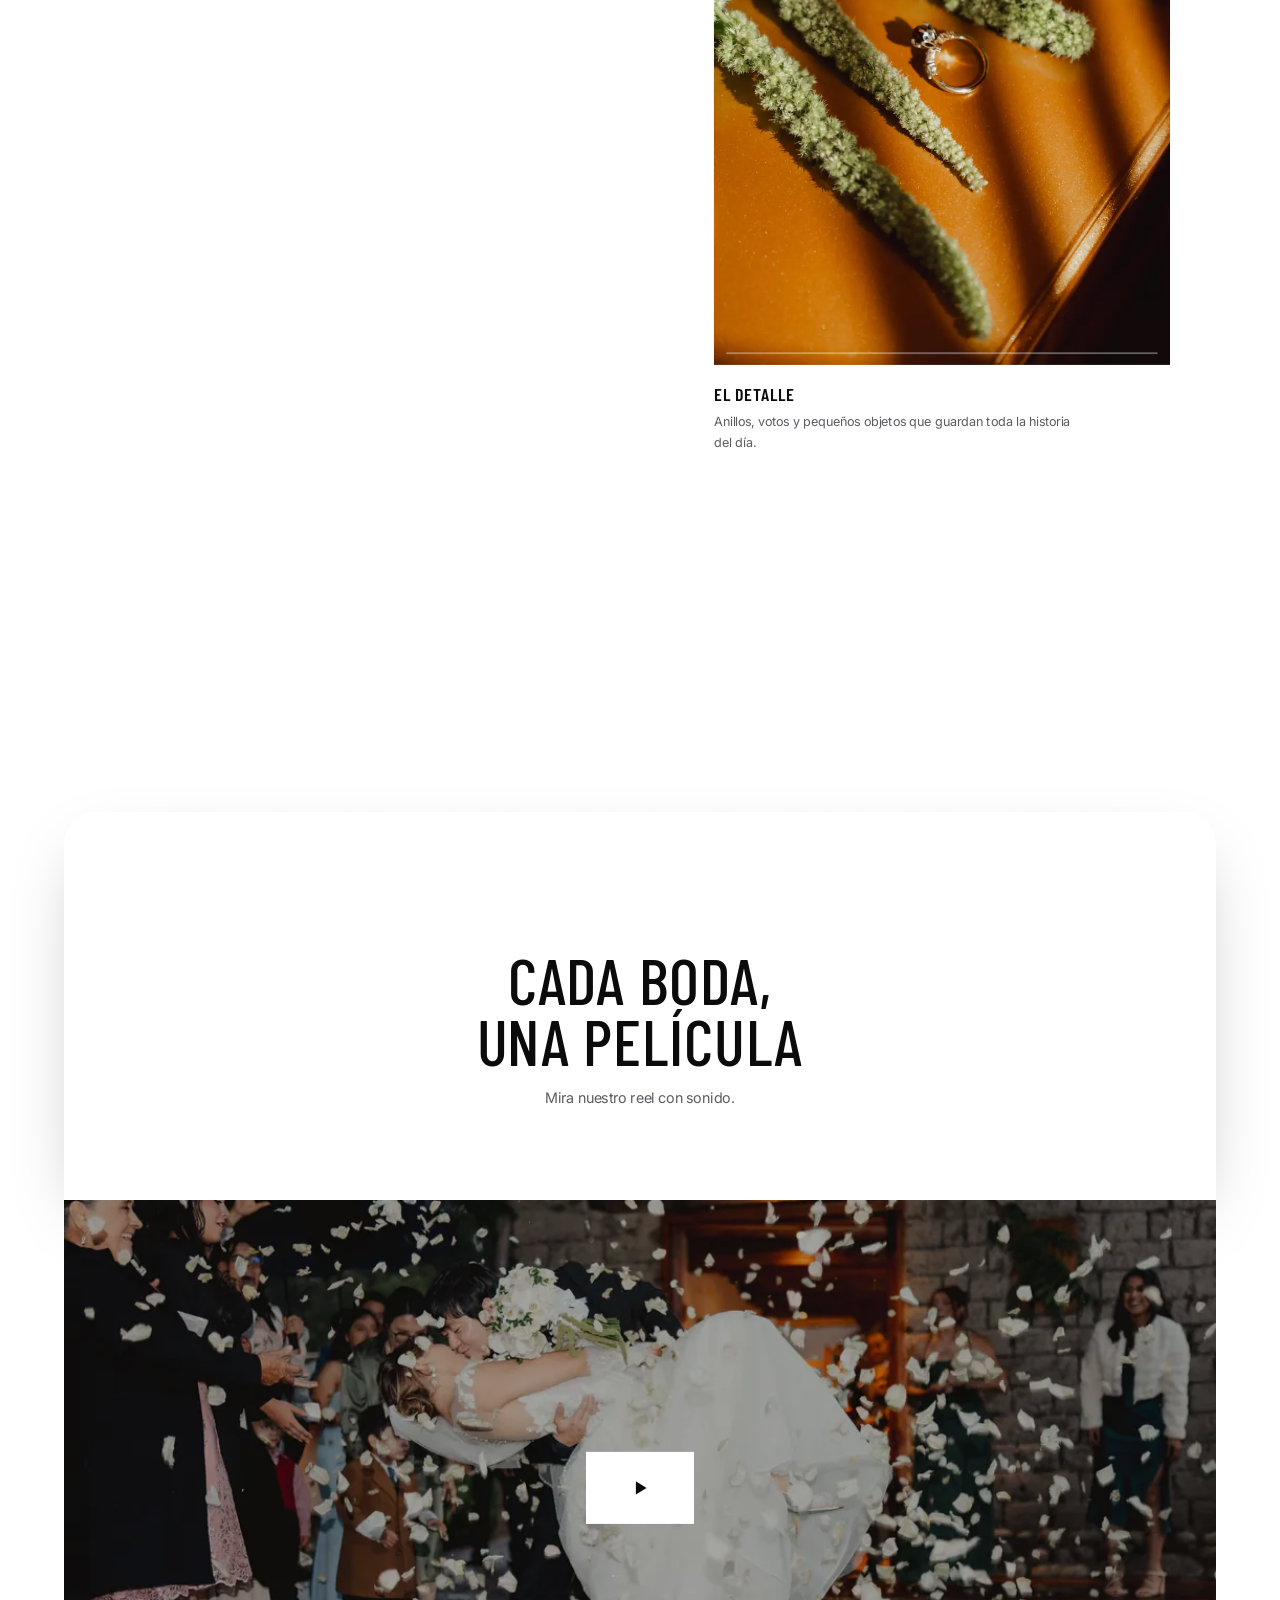
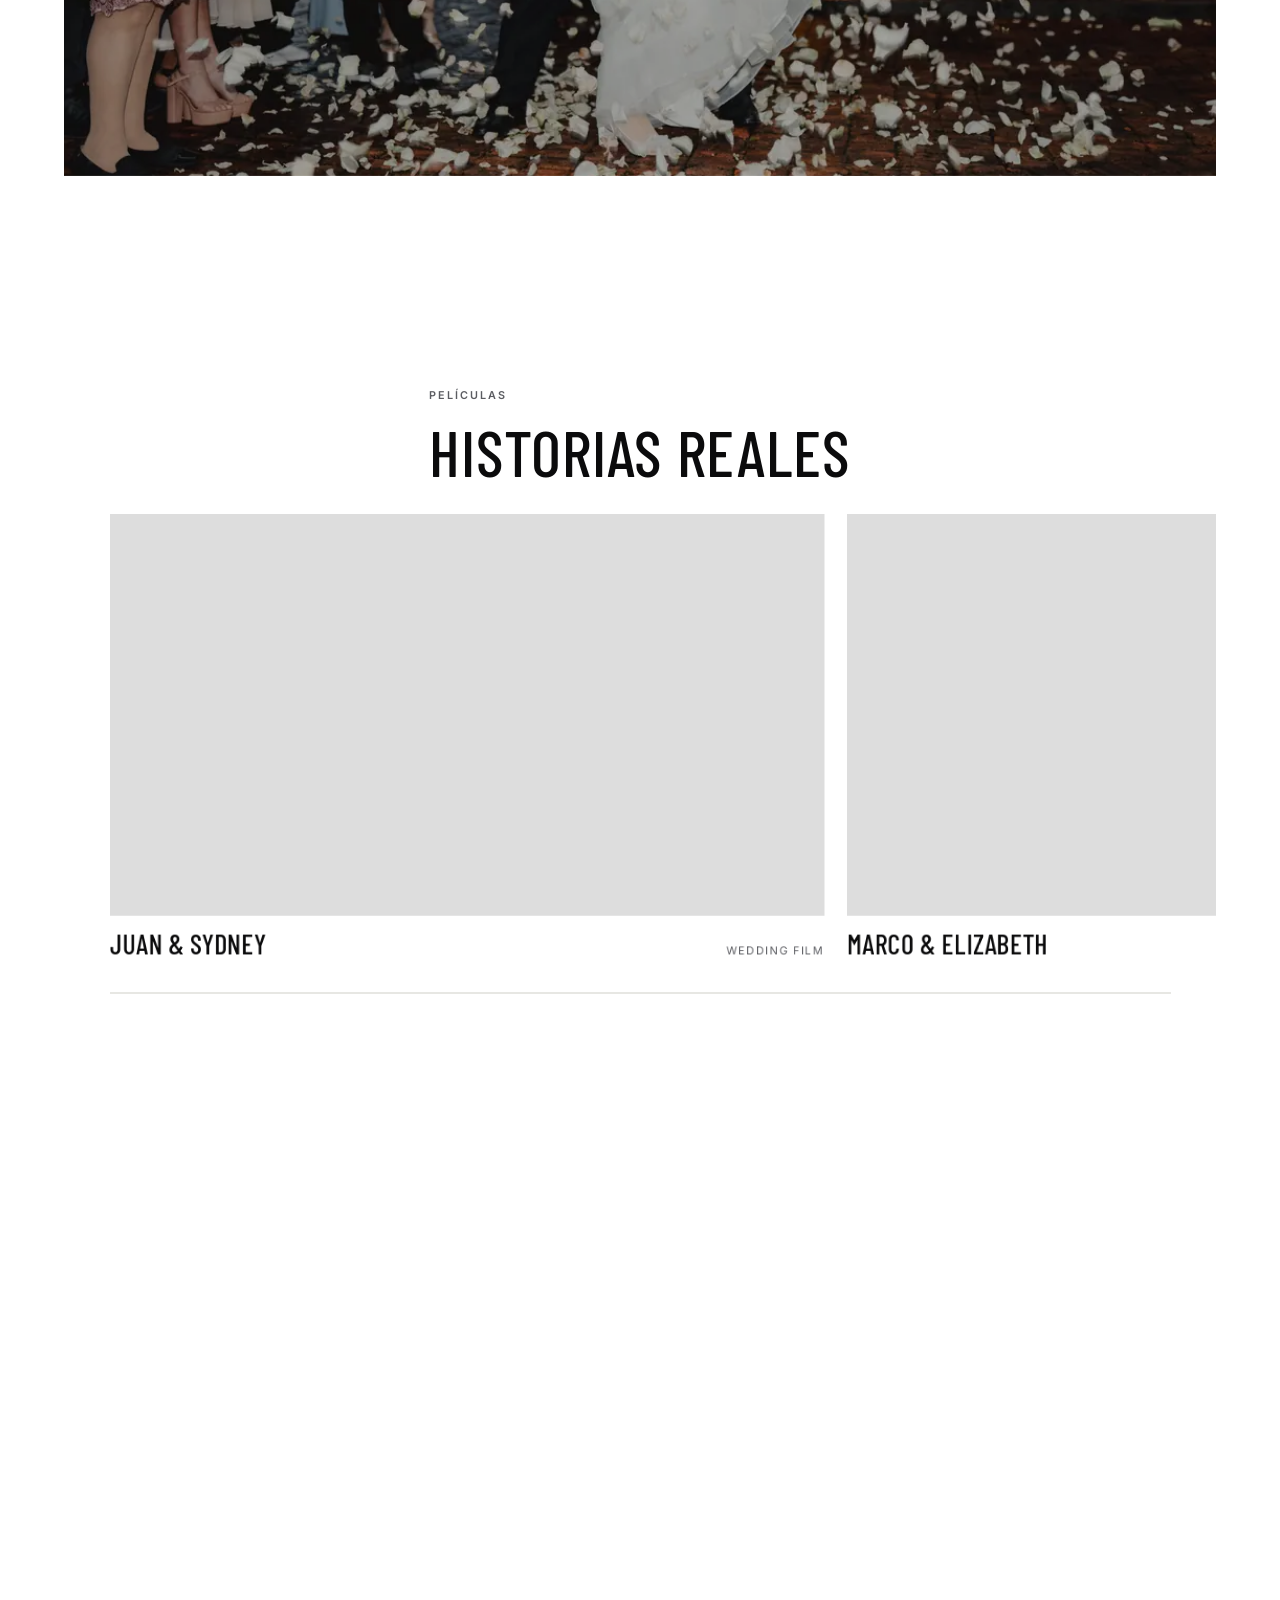
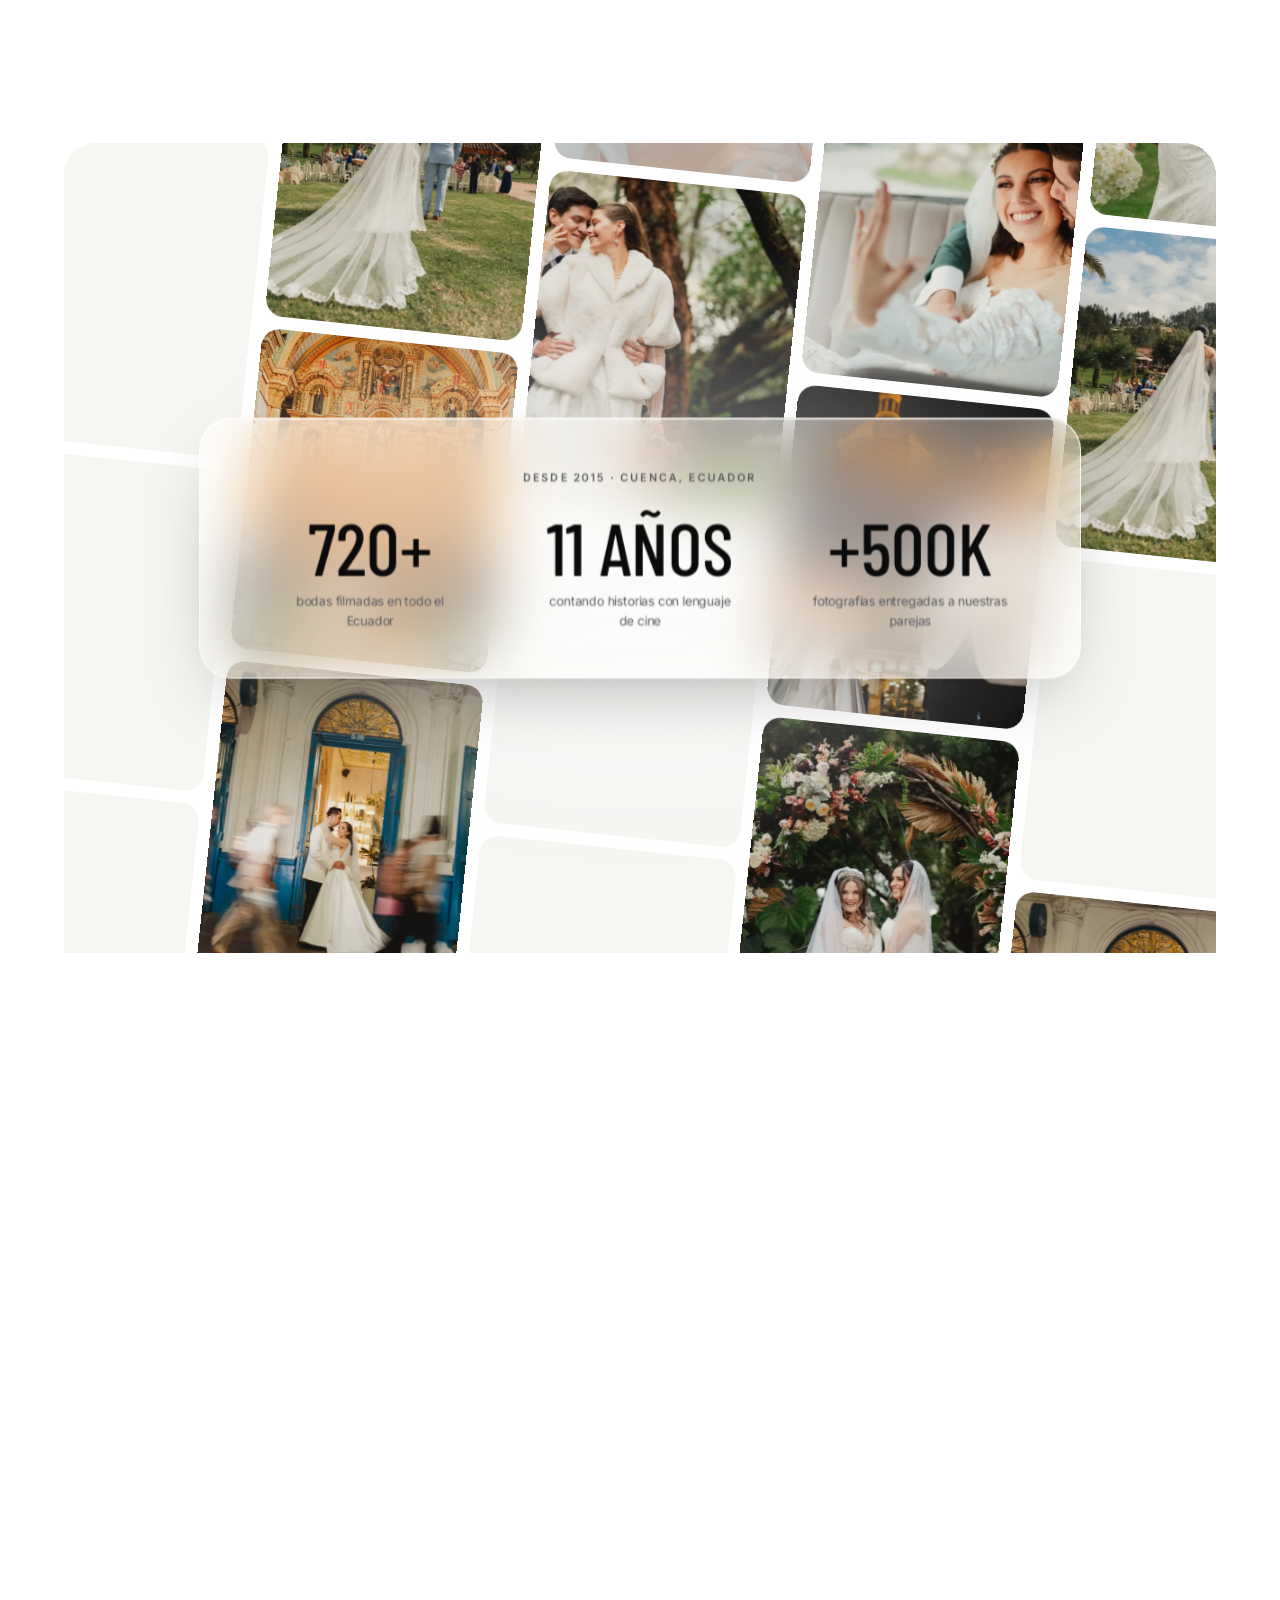
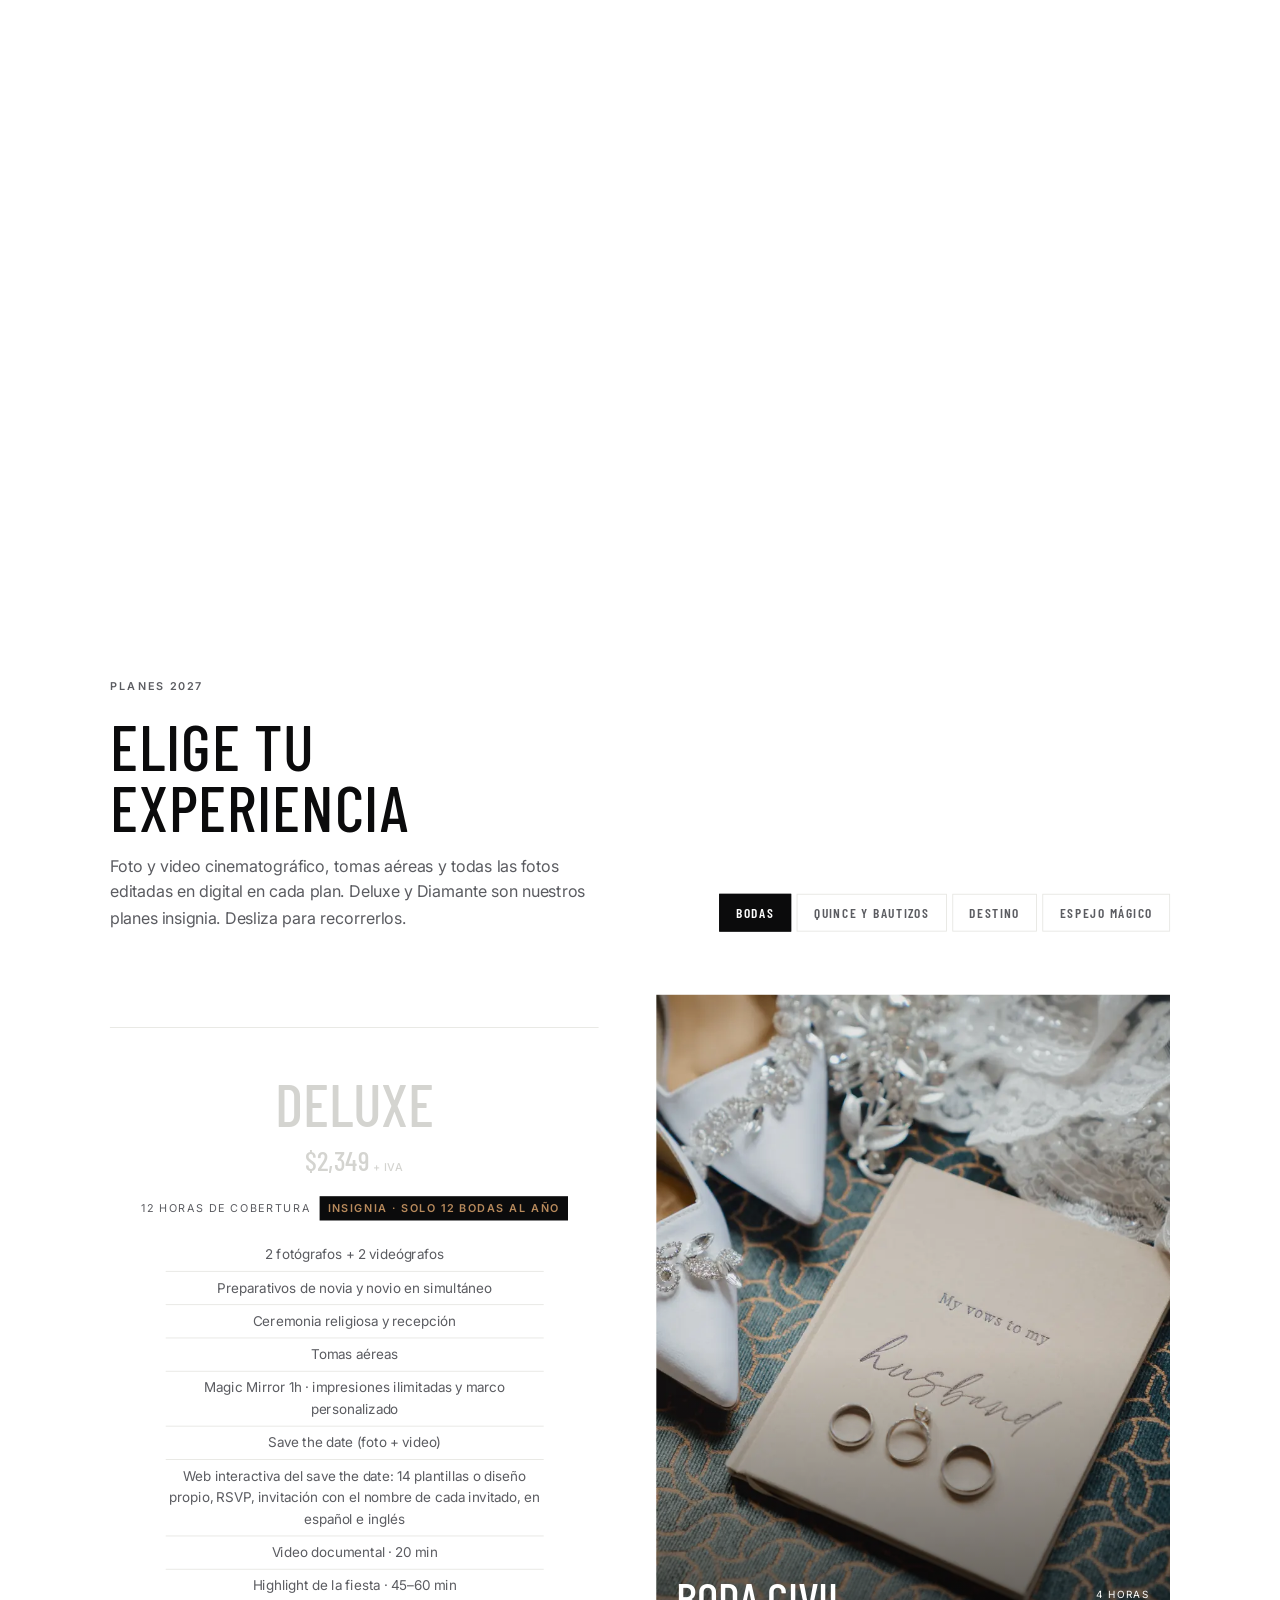
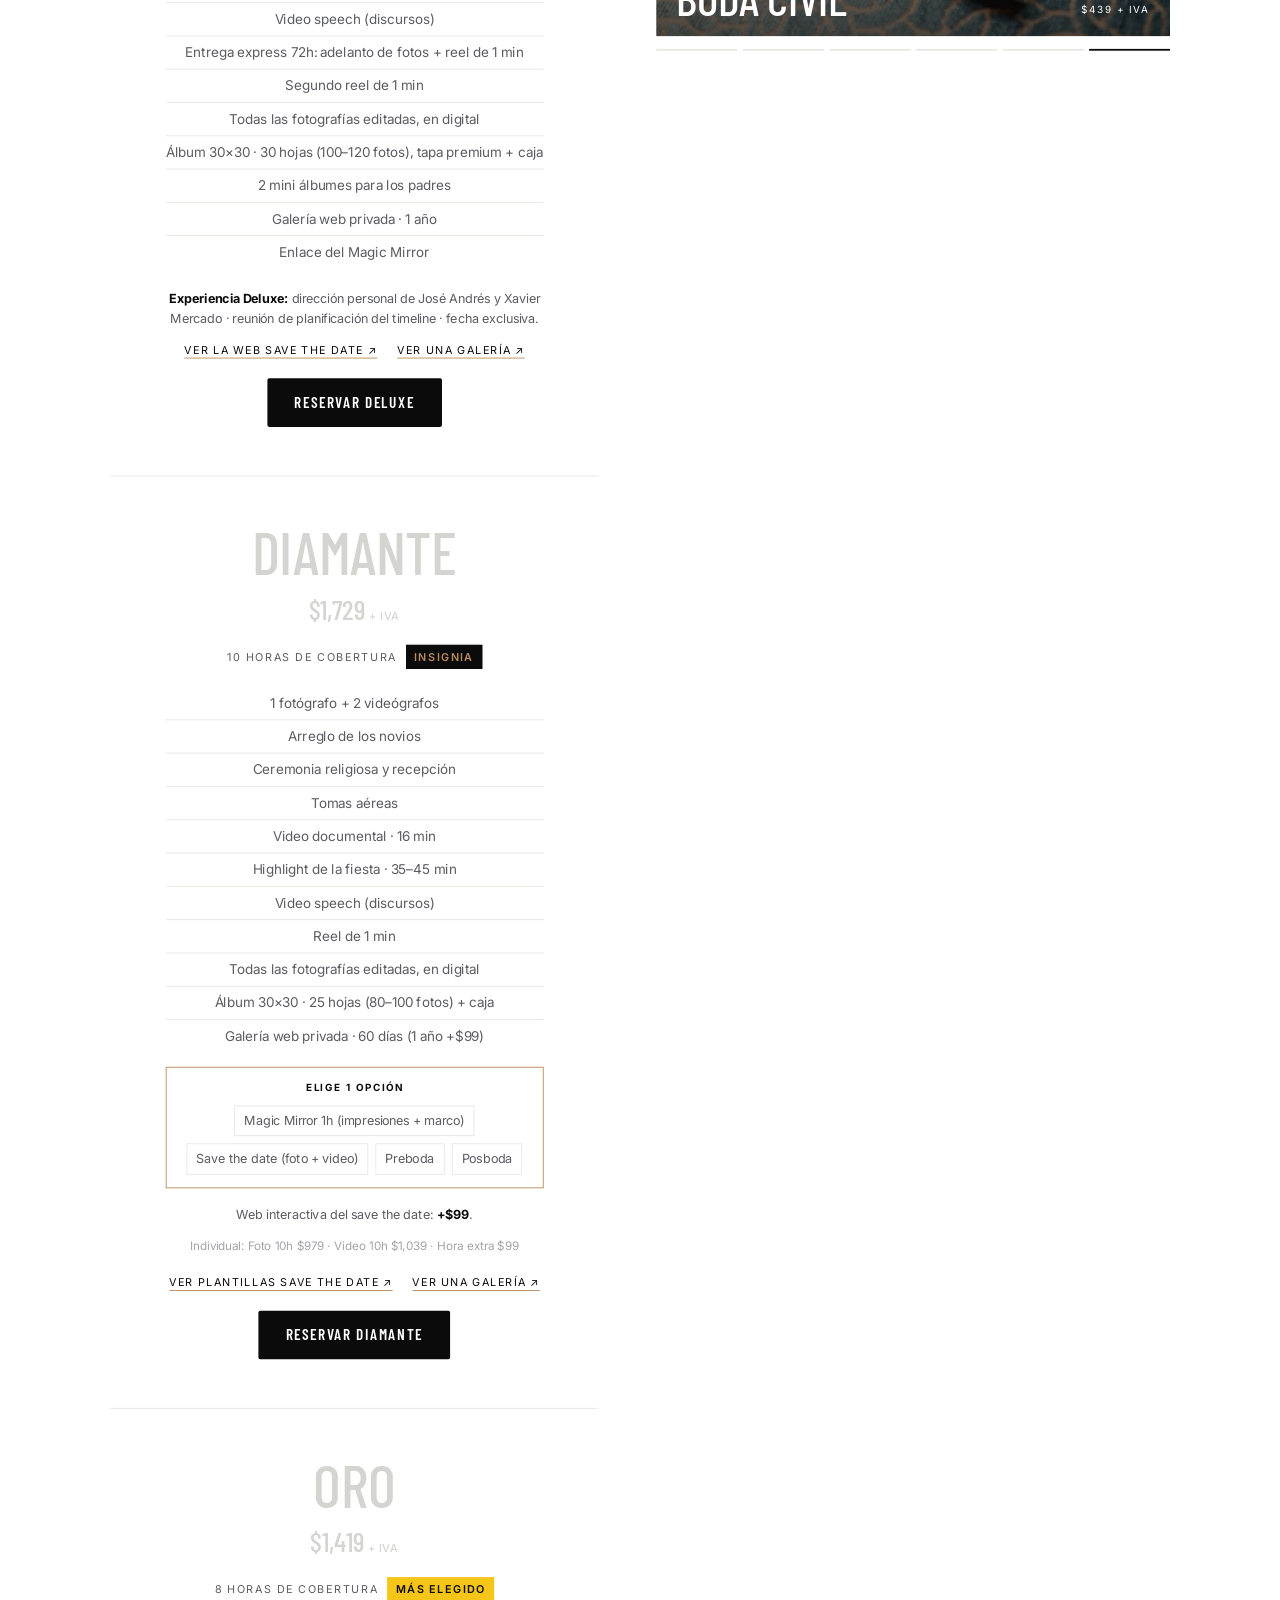
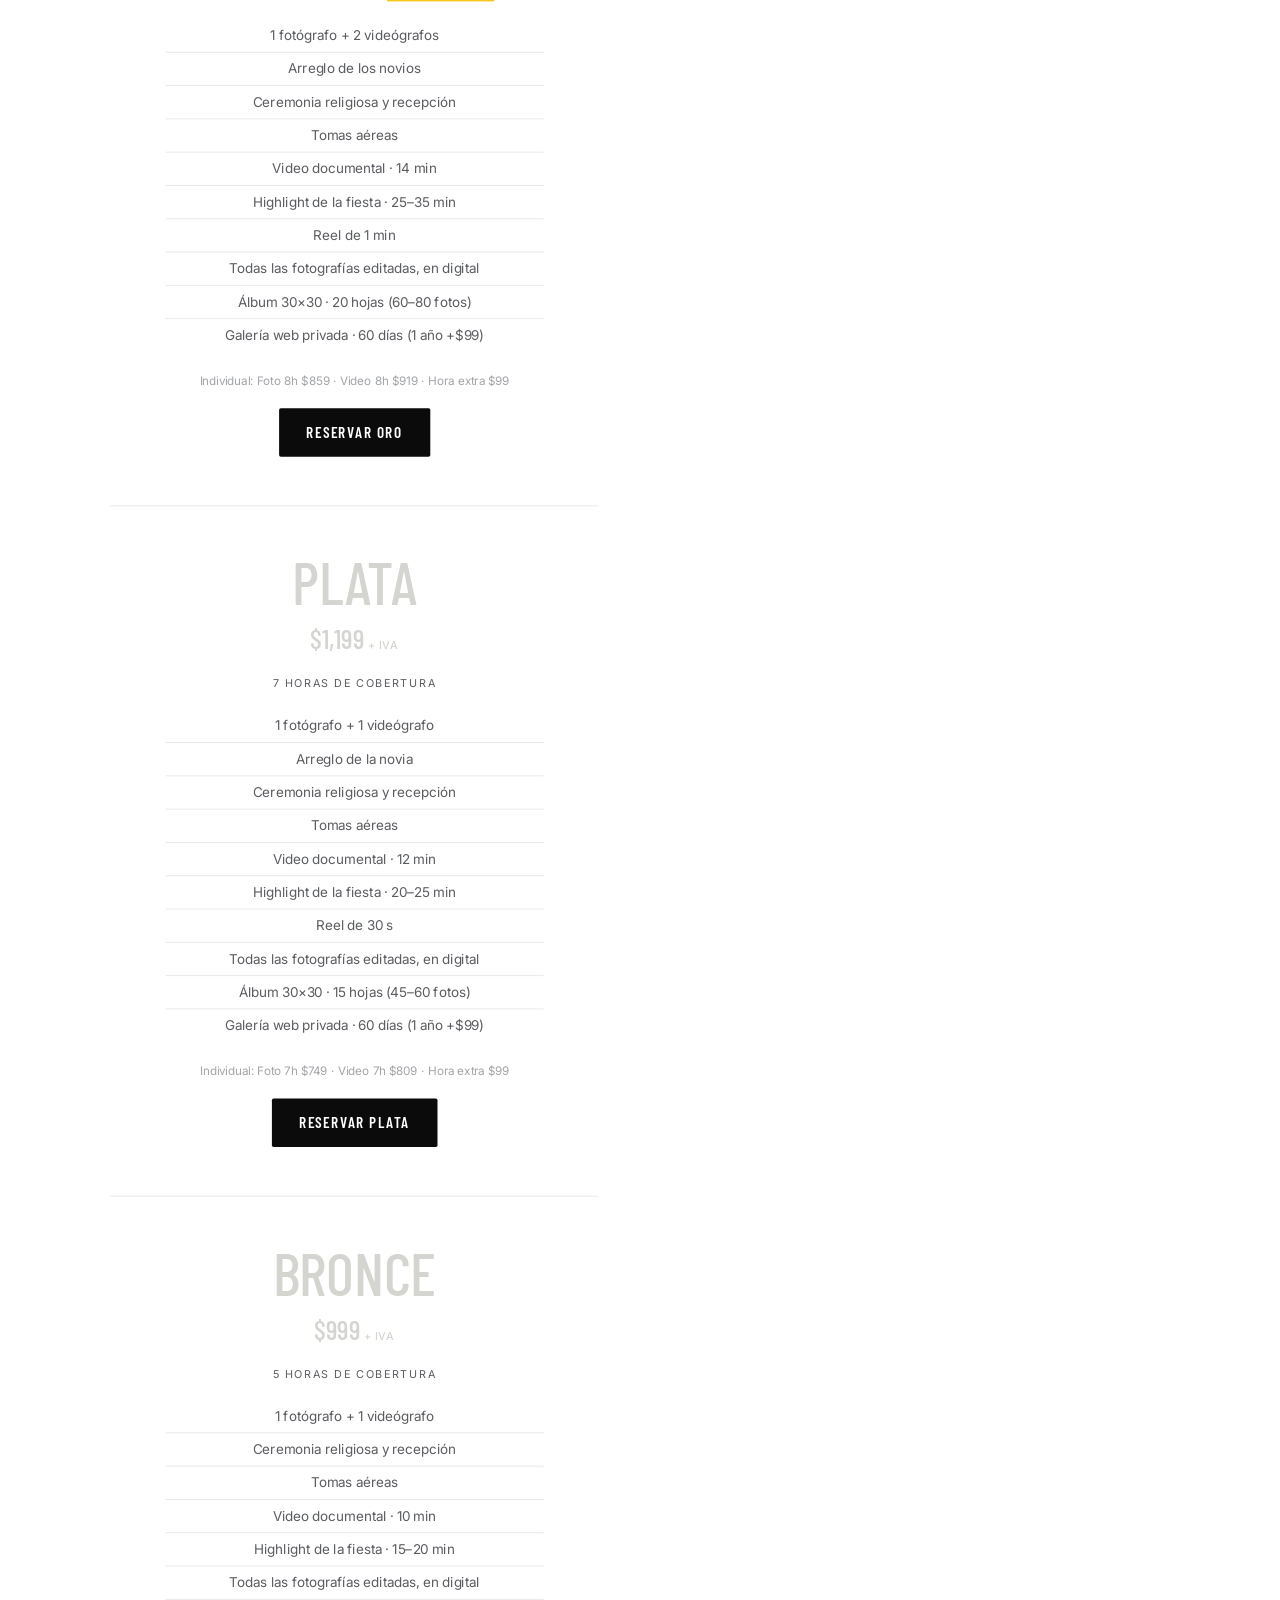
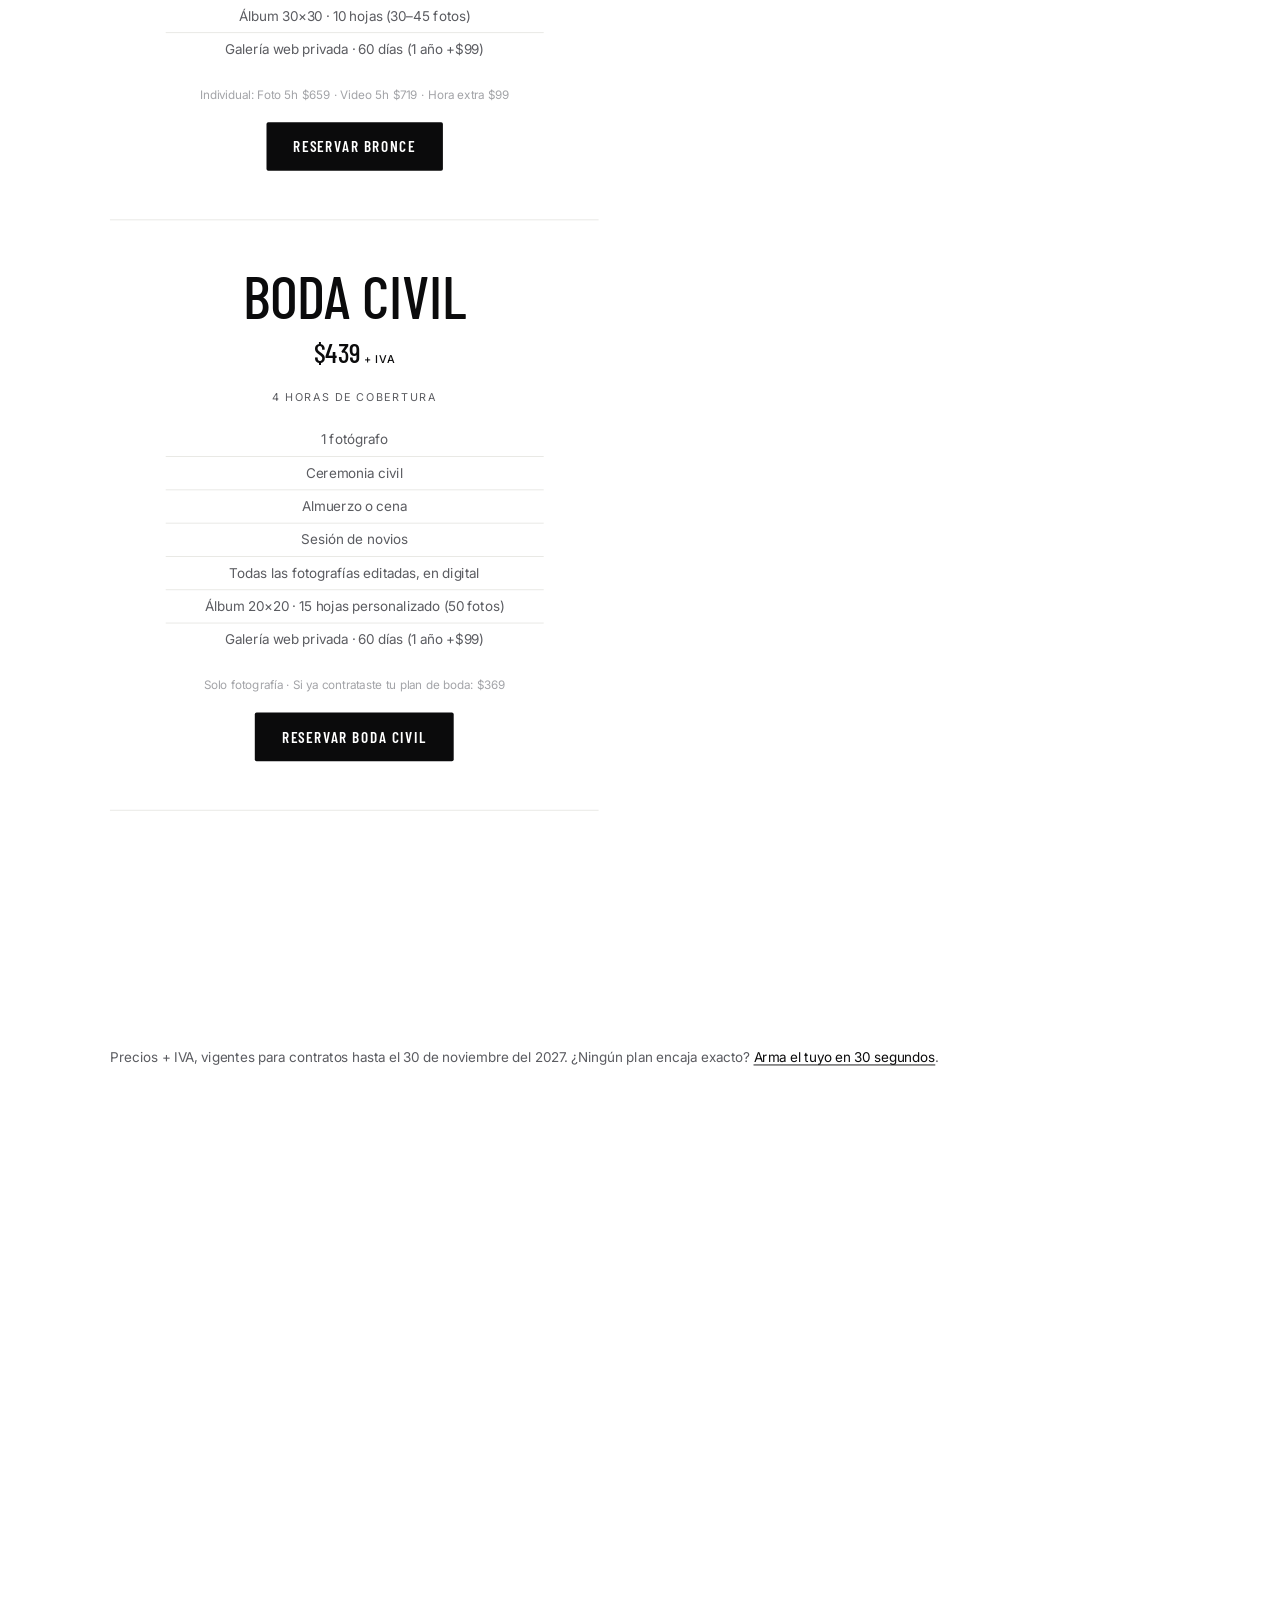
==== commit bce490f0: "Versión nueva de app.js y styles.css para que no quede la caché con los precios 2026 Co-Authored-By:" ====
--- a/index.html
+++ b/index.html
@@ -23,7 +23,7 @@
 <link rel="preconnect" href="https://fonts.gstatic.com" crossorigin>
 <link href="https://fonts.googleapis.com/css2?family=Barlow+Condensed:wght@400;500;600&family=Inter:wght@400;500;600&display=swap" rel="stylesheet">
 <link rel="preload" as="image" href="assets/img/lago-s.webp" imagesrcset="assets/img/lago-s.webp 1100w, assets/img/lago.webp 2400w" imagesizes="100vw" fetchpriority="high">
-<link rel="stylesheet" href="assets/styles.css?v=1792620000">
+<link rel="stylesheet" href="assets/styles.css?v=1793600000">
 
 <script type="application/ld+json">
 {
@@ -599,7 +599,7 @@
 </div>
 
 <script src="assets/vendor/lenis.min.js" defer></script>
-<script src="assets/app.js?v=1792610000" defer></script>
+<script src="assets/app.js?v=1793600000" defer></script>
 <script src="assets/galeria-publica.js?v=2" defer></script>
 </body>
 </html>
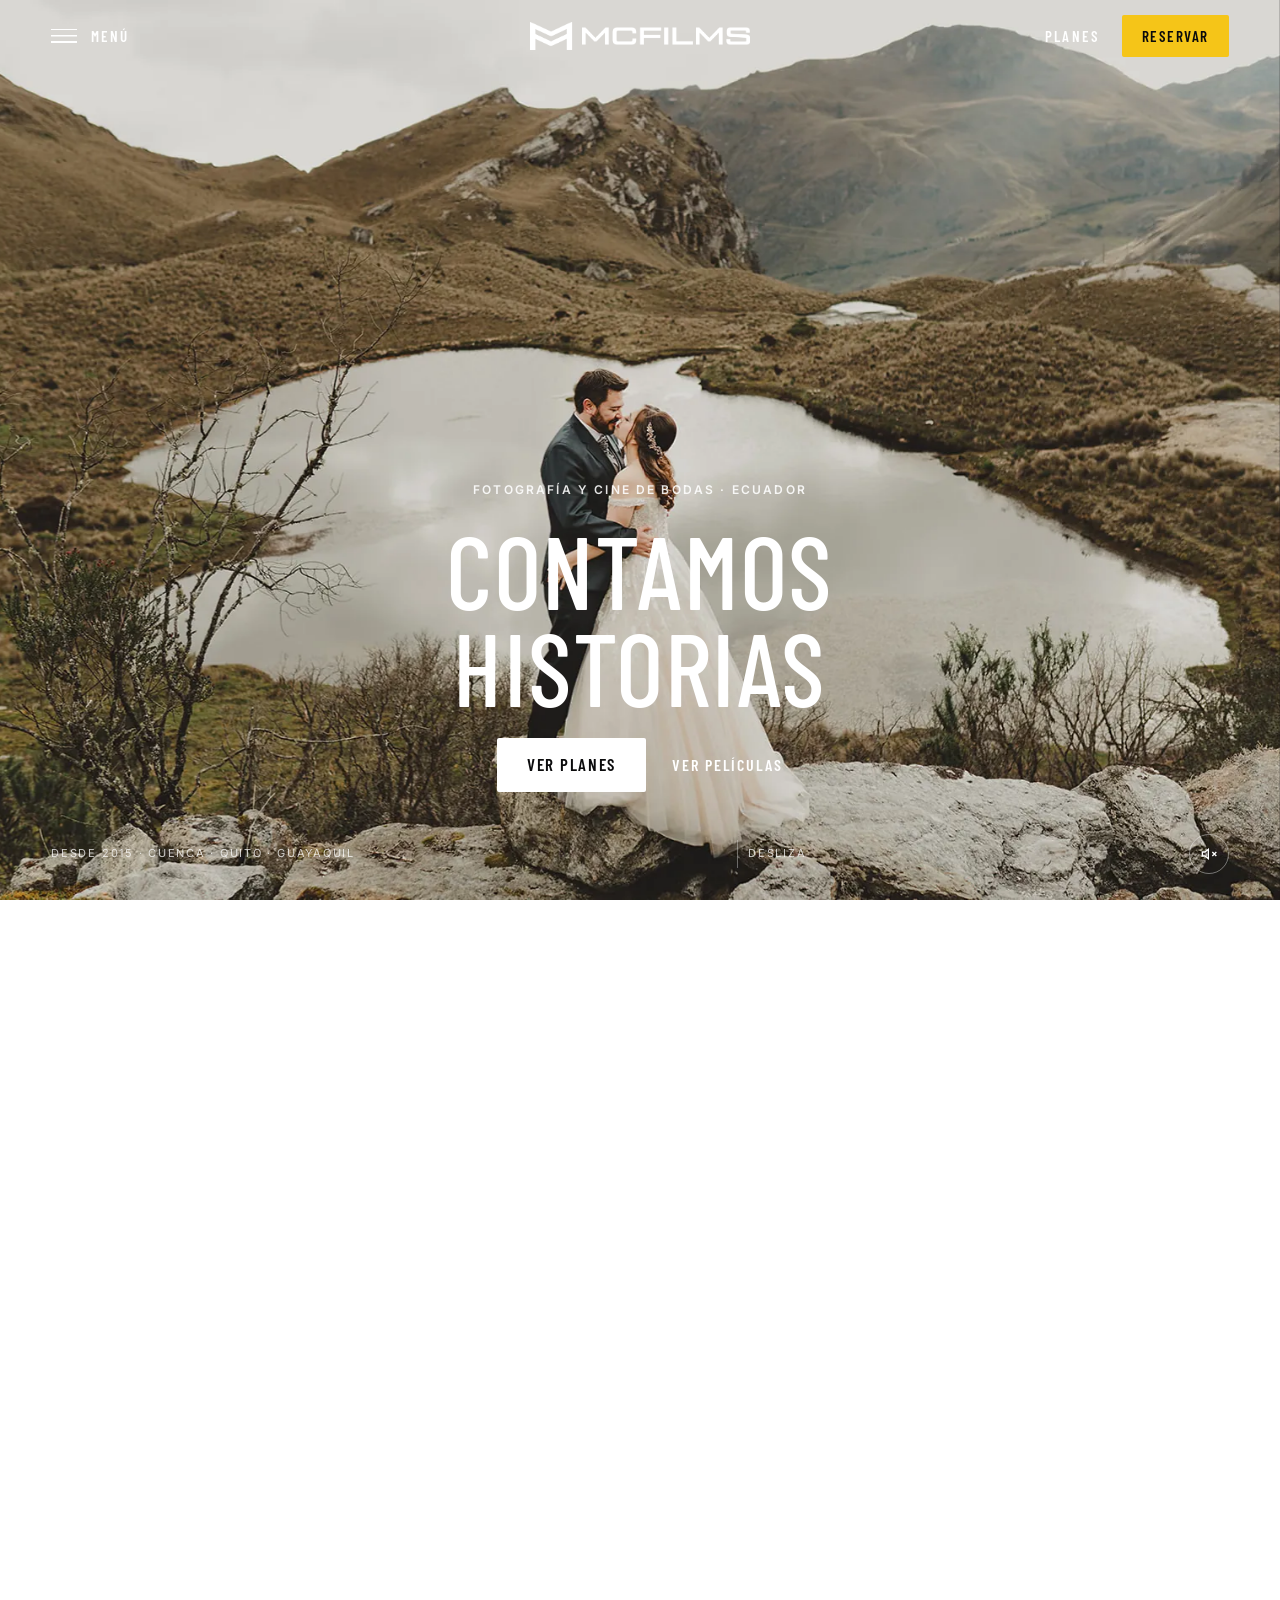
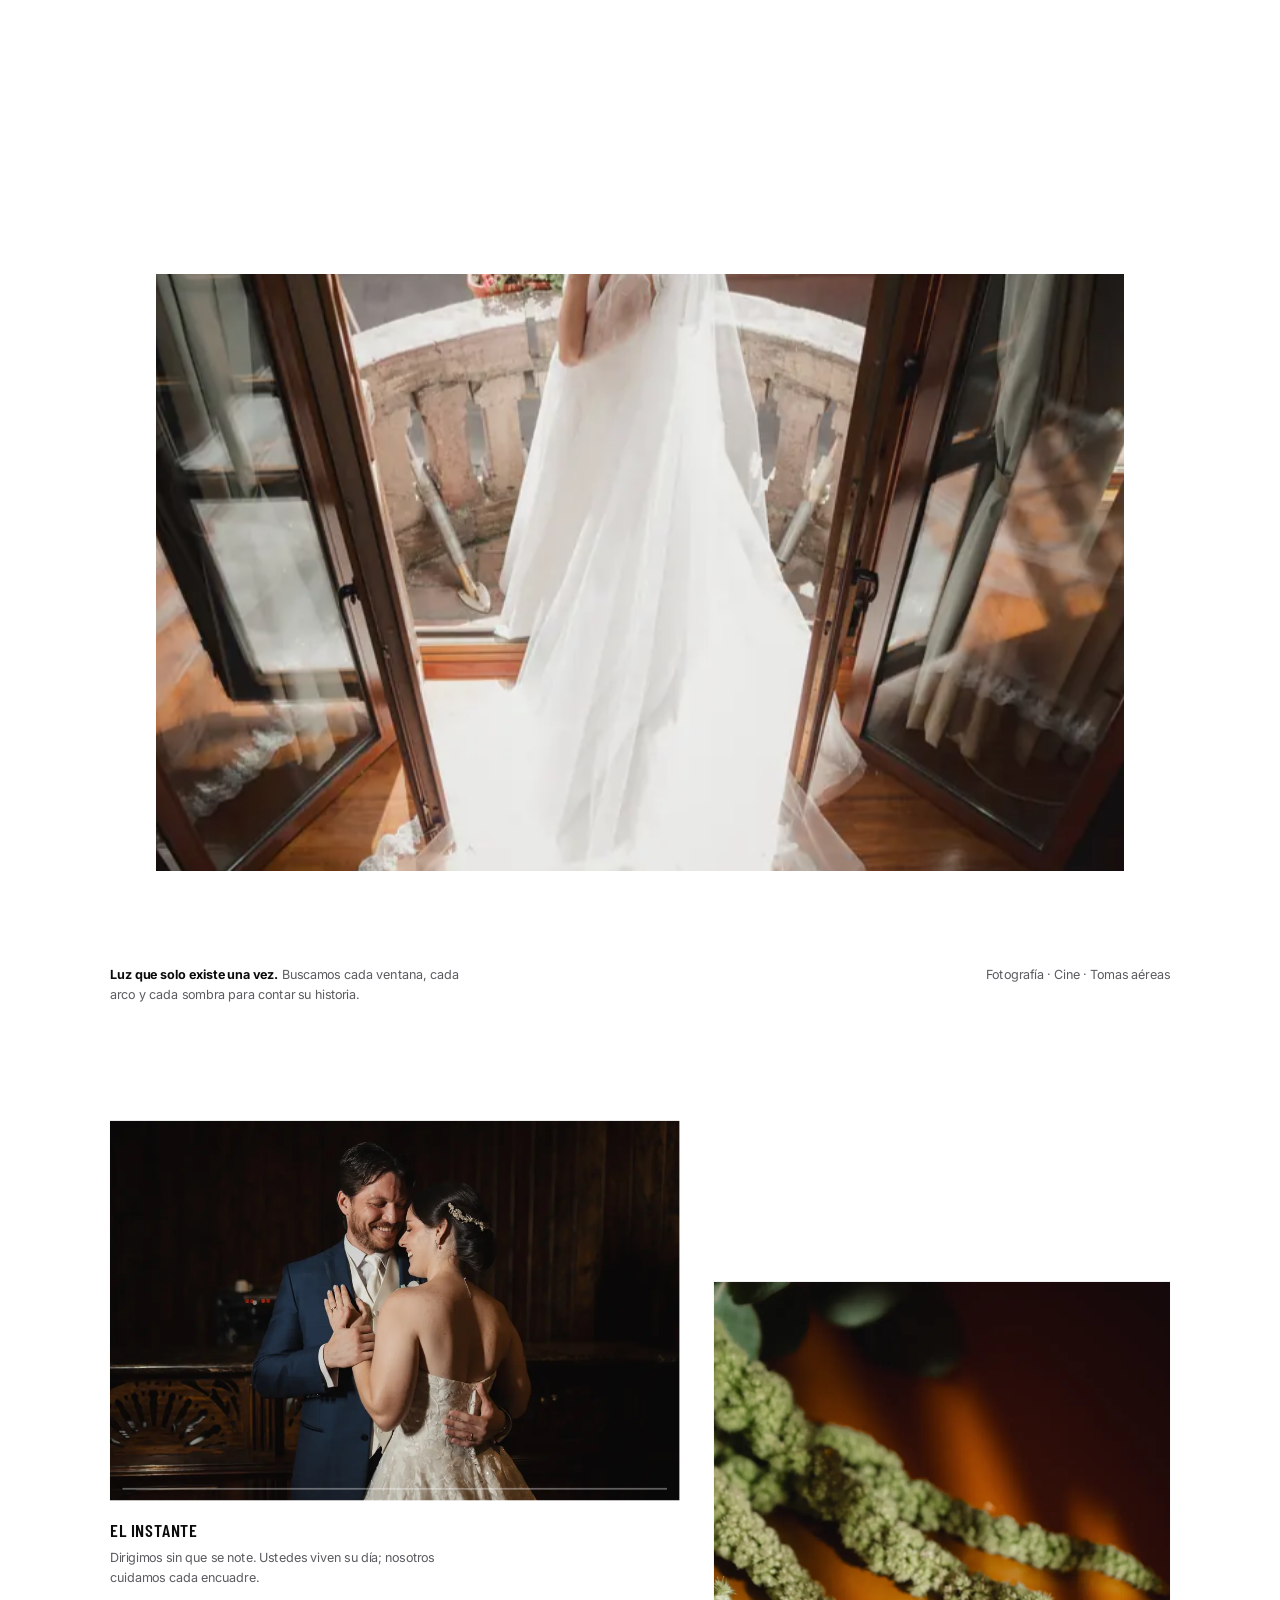
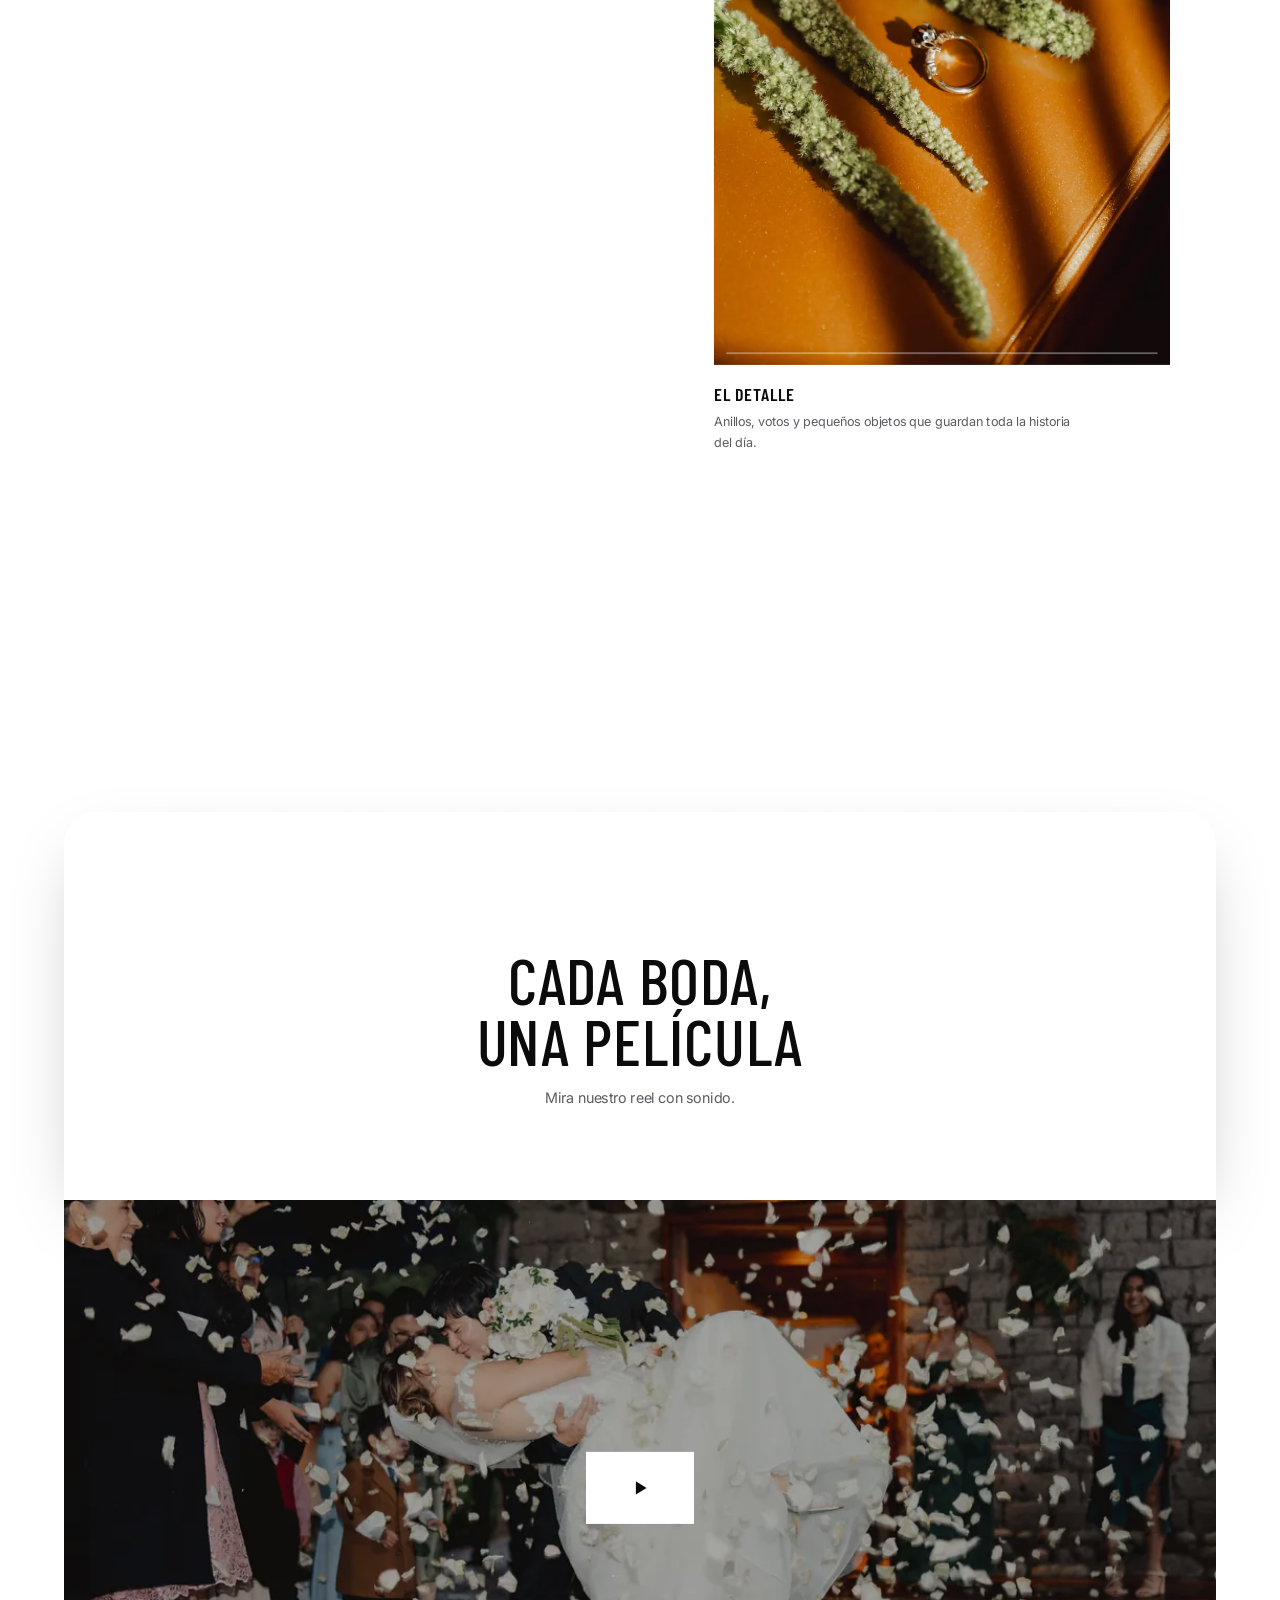
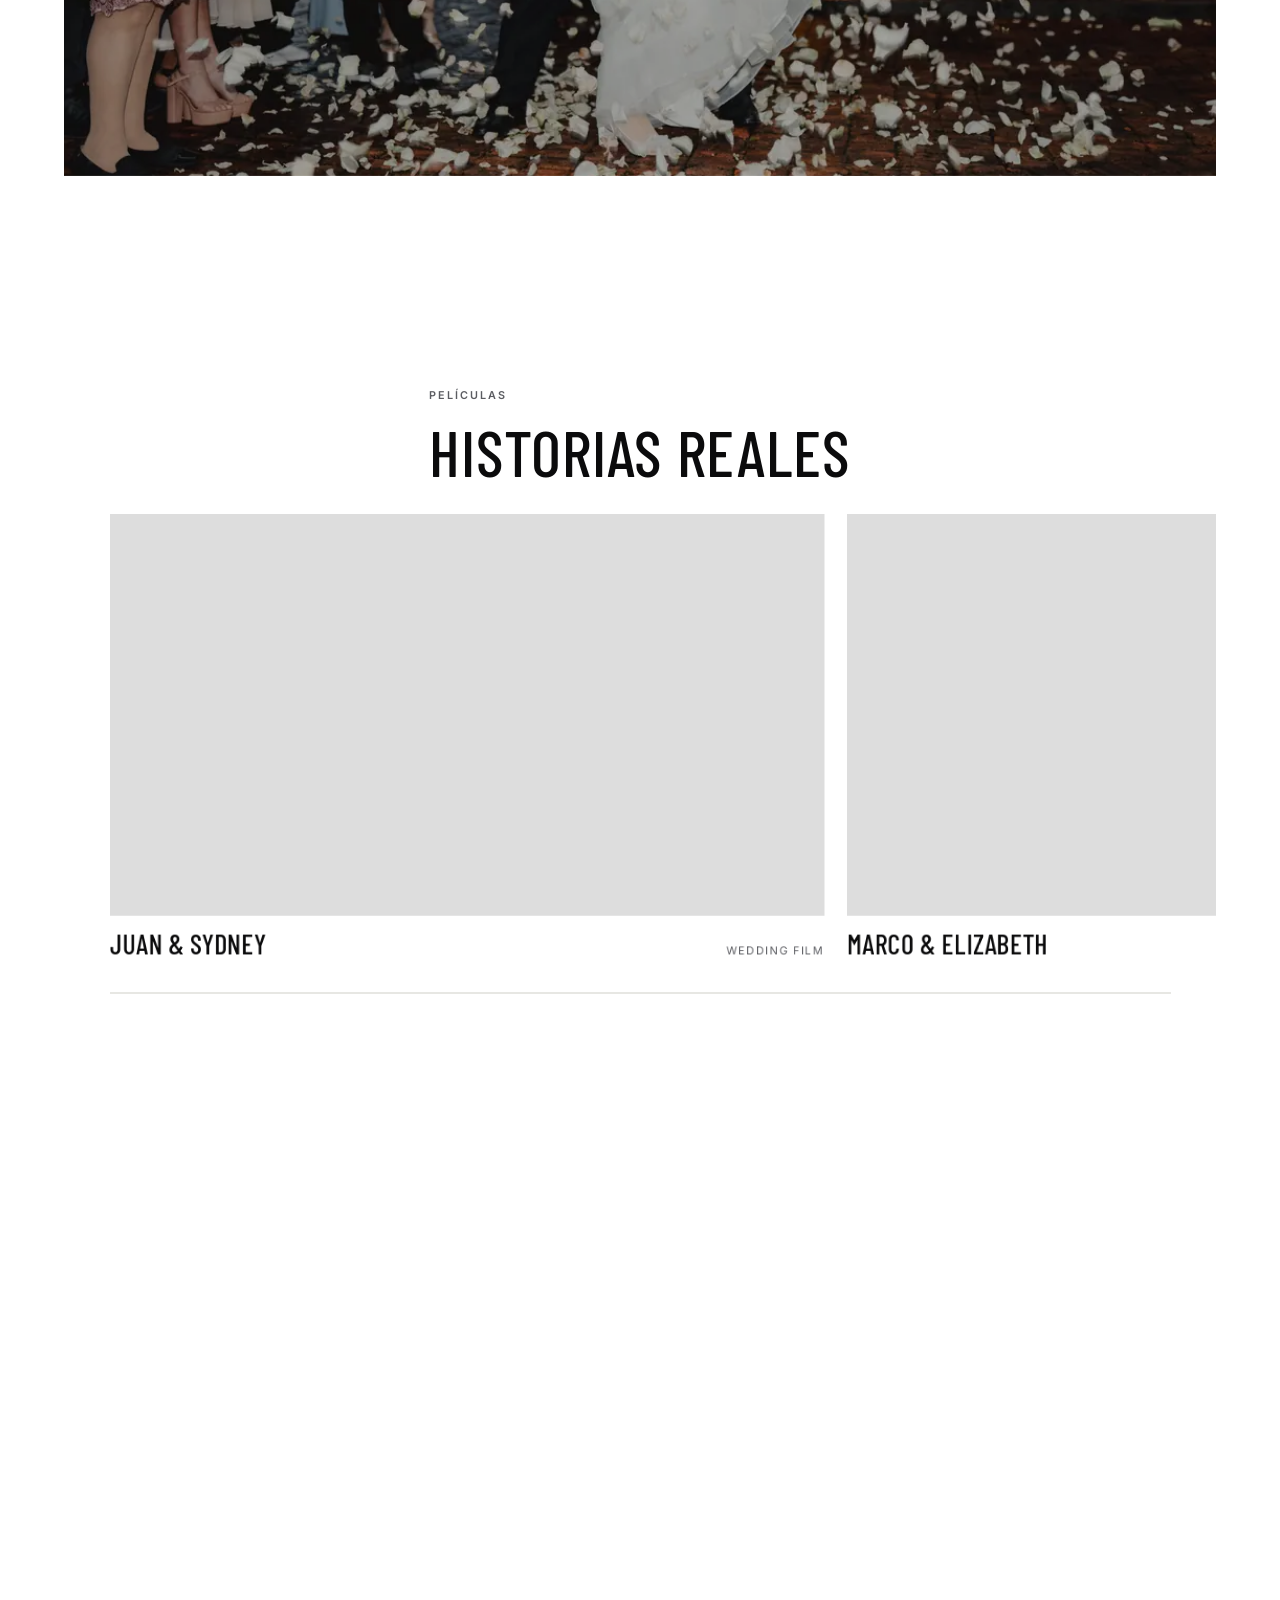
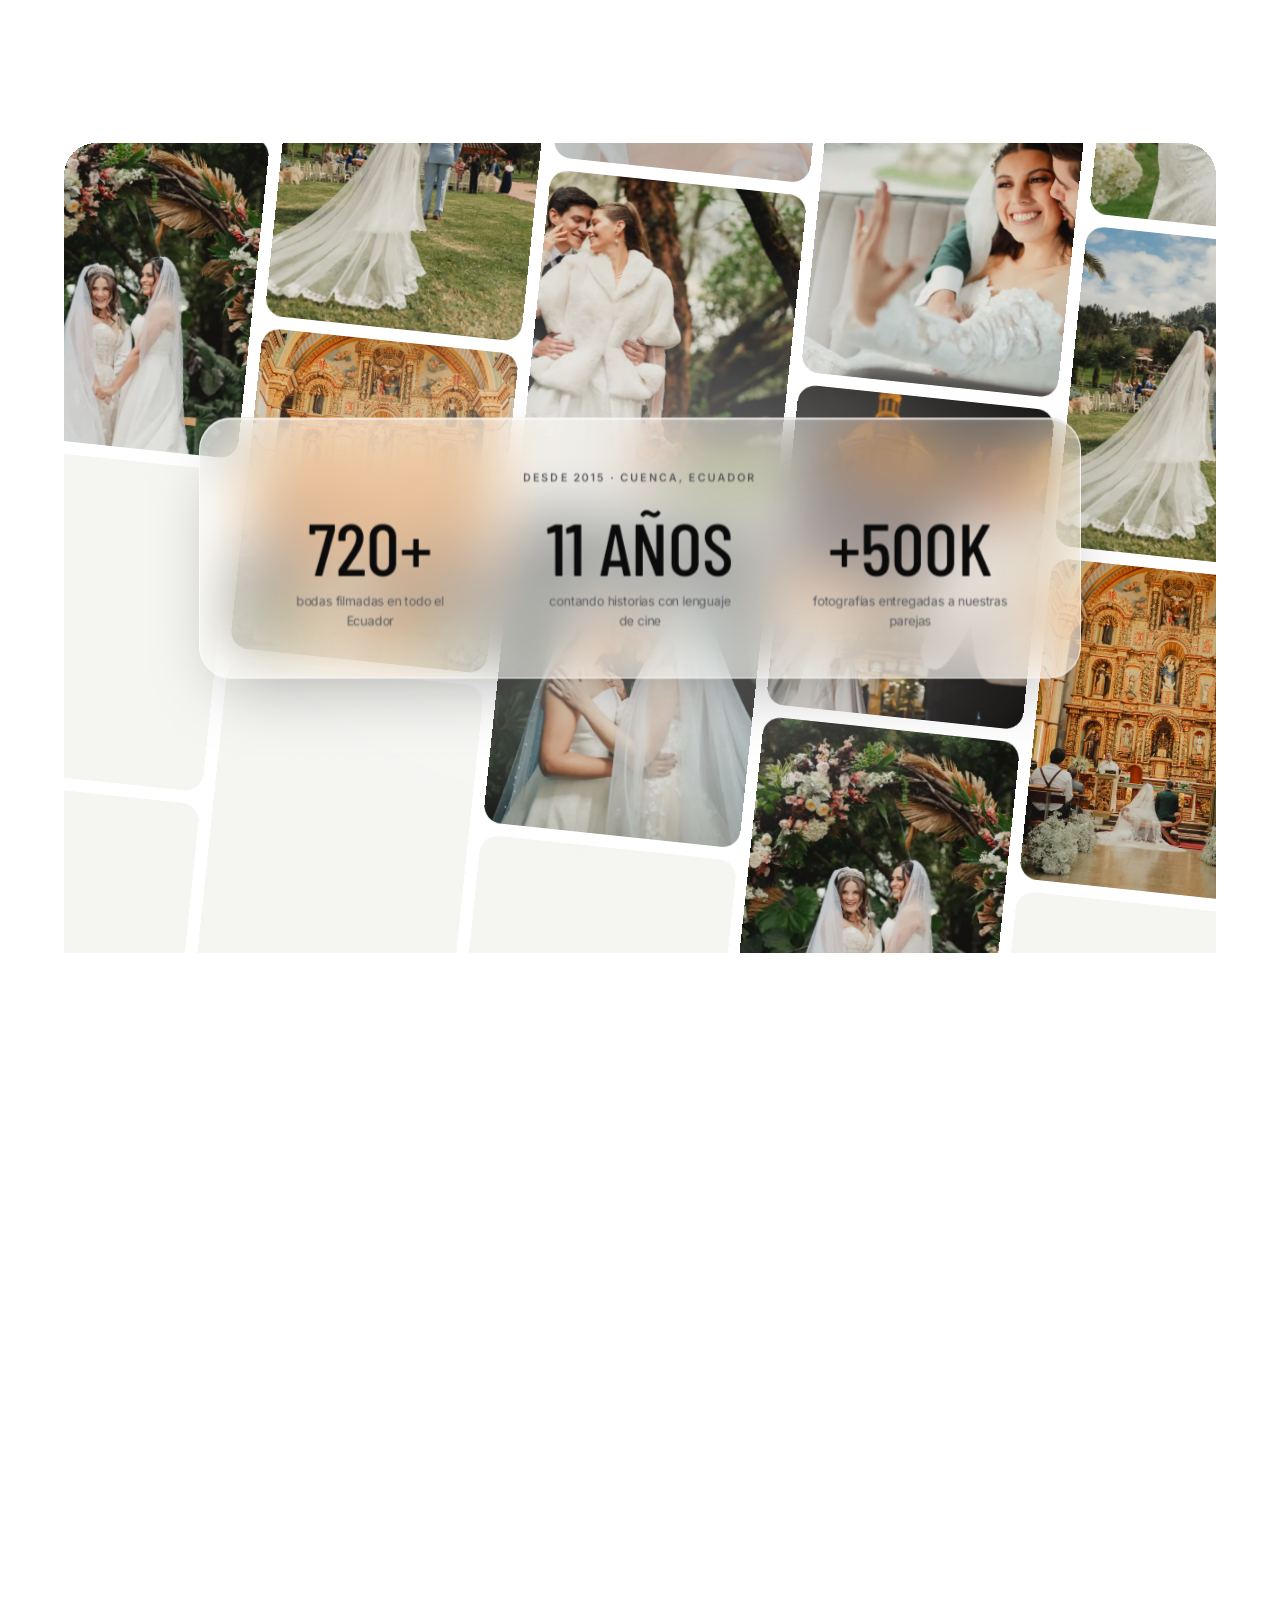
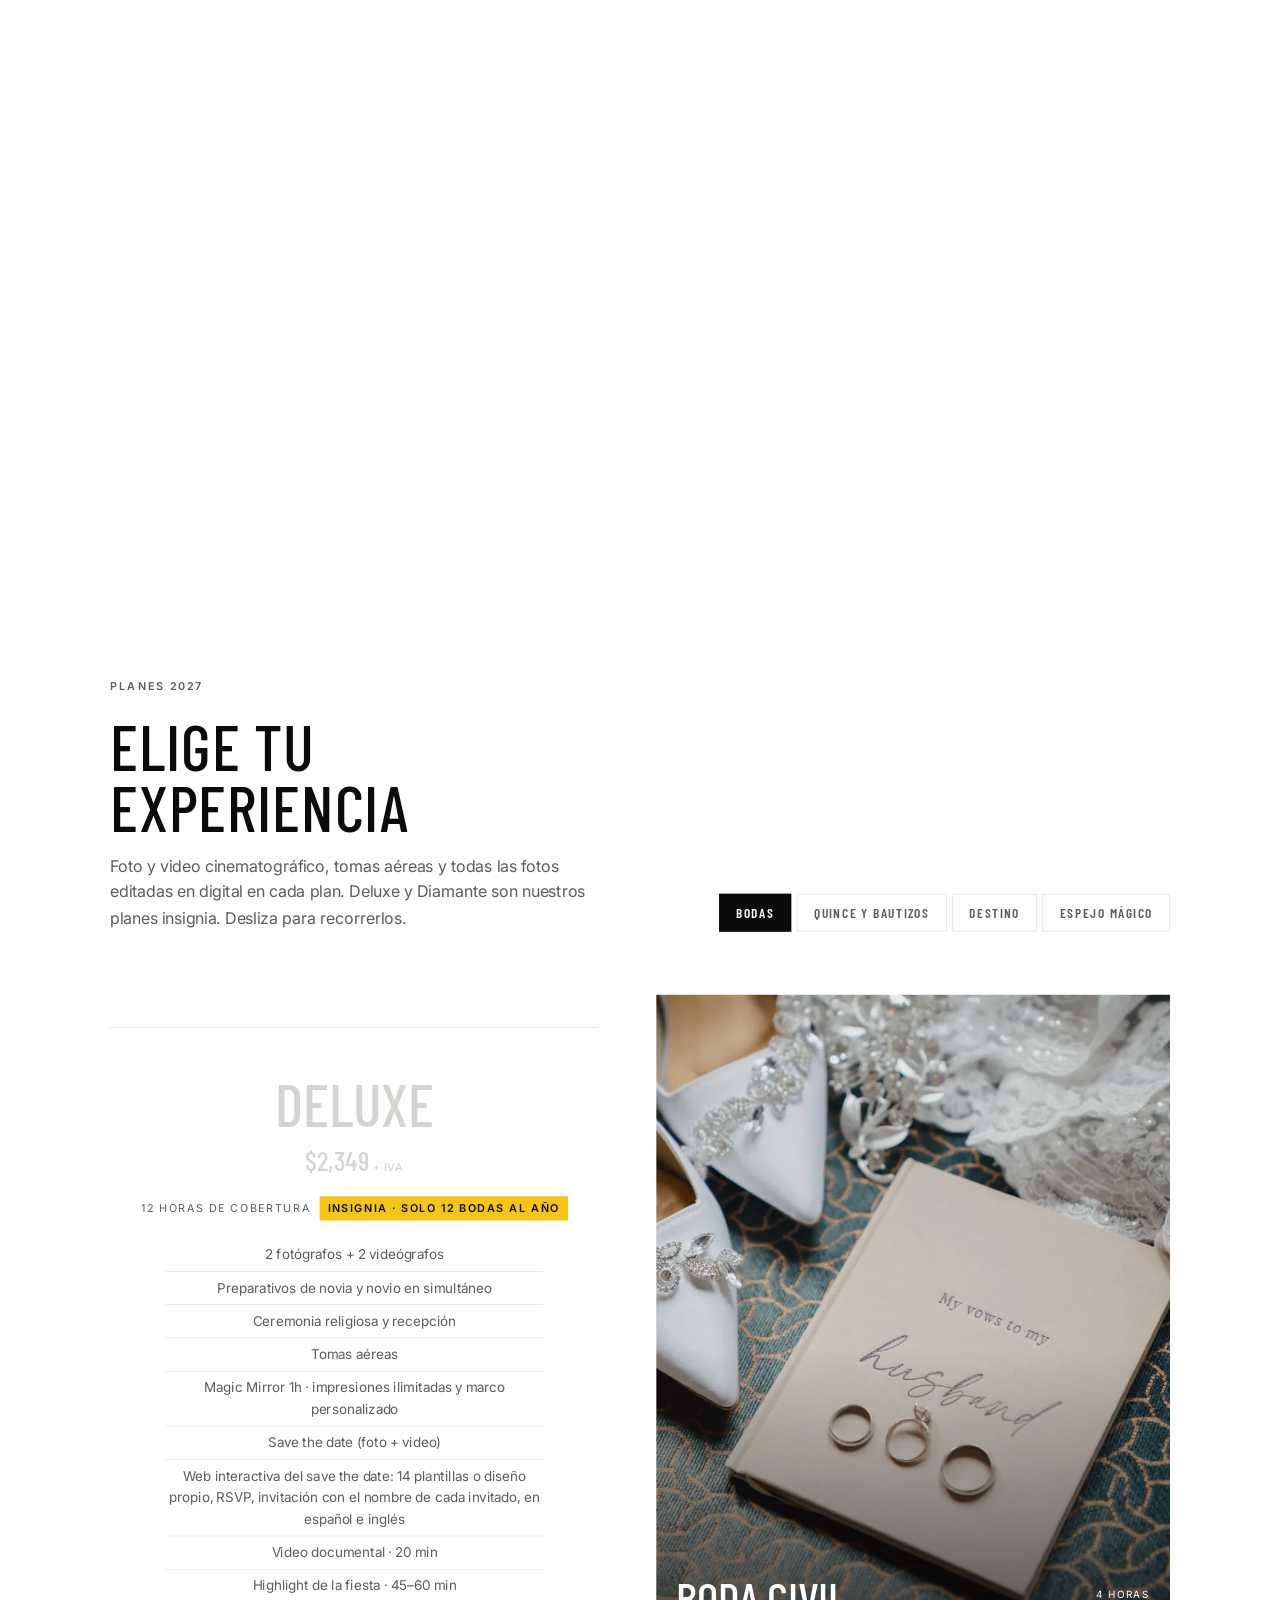
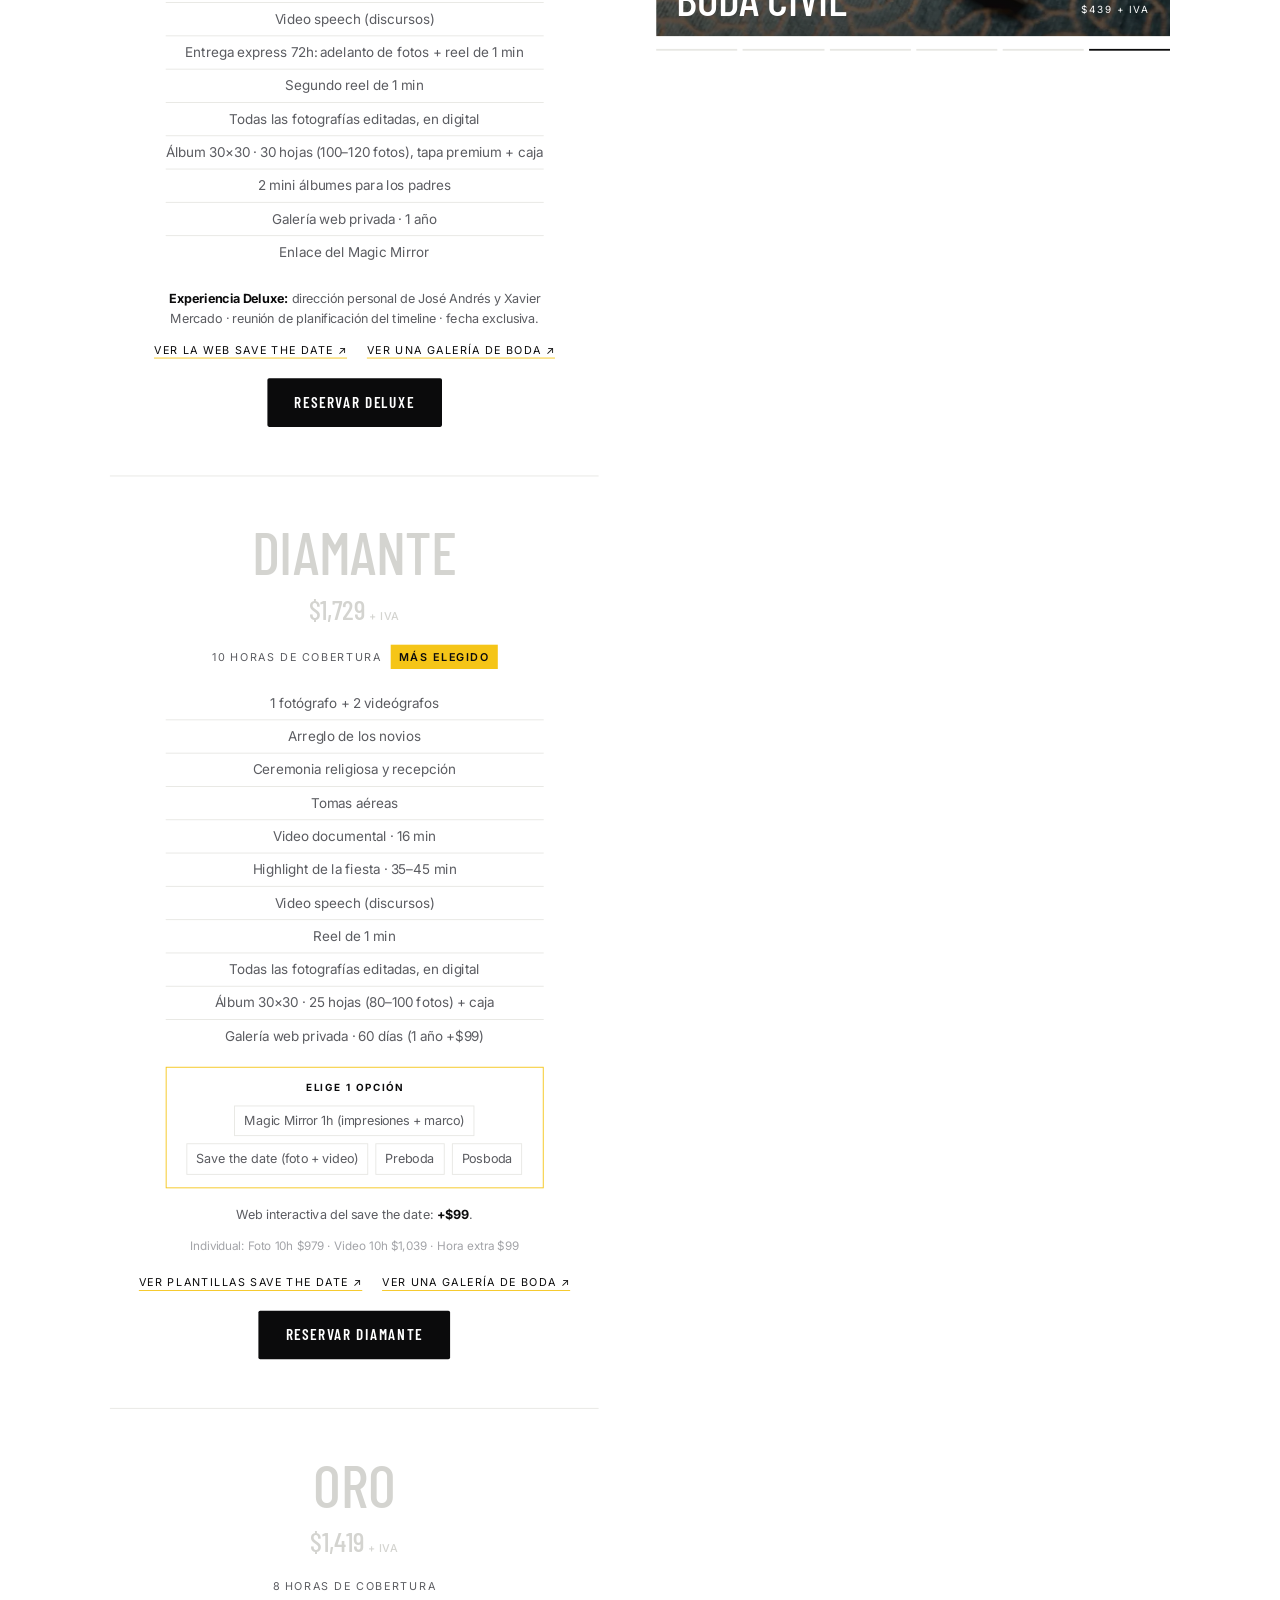
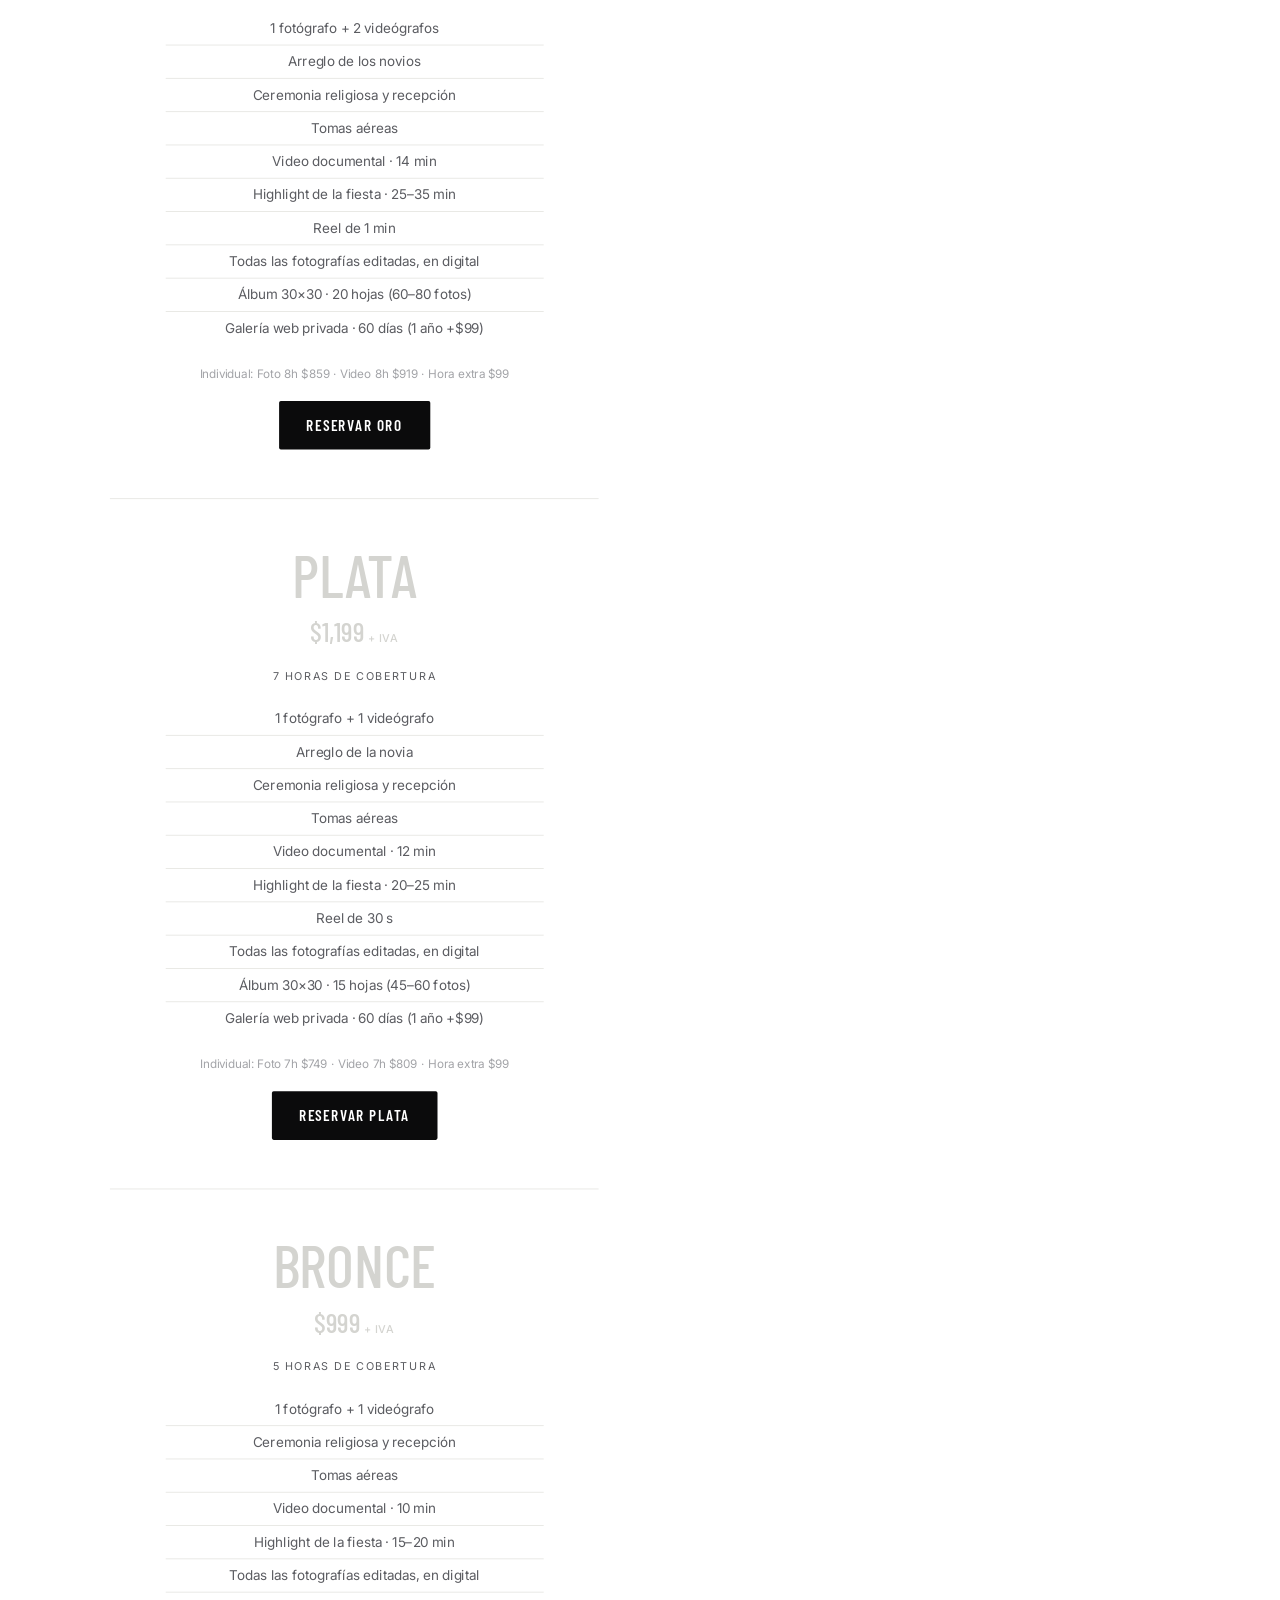
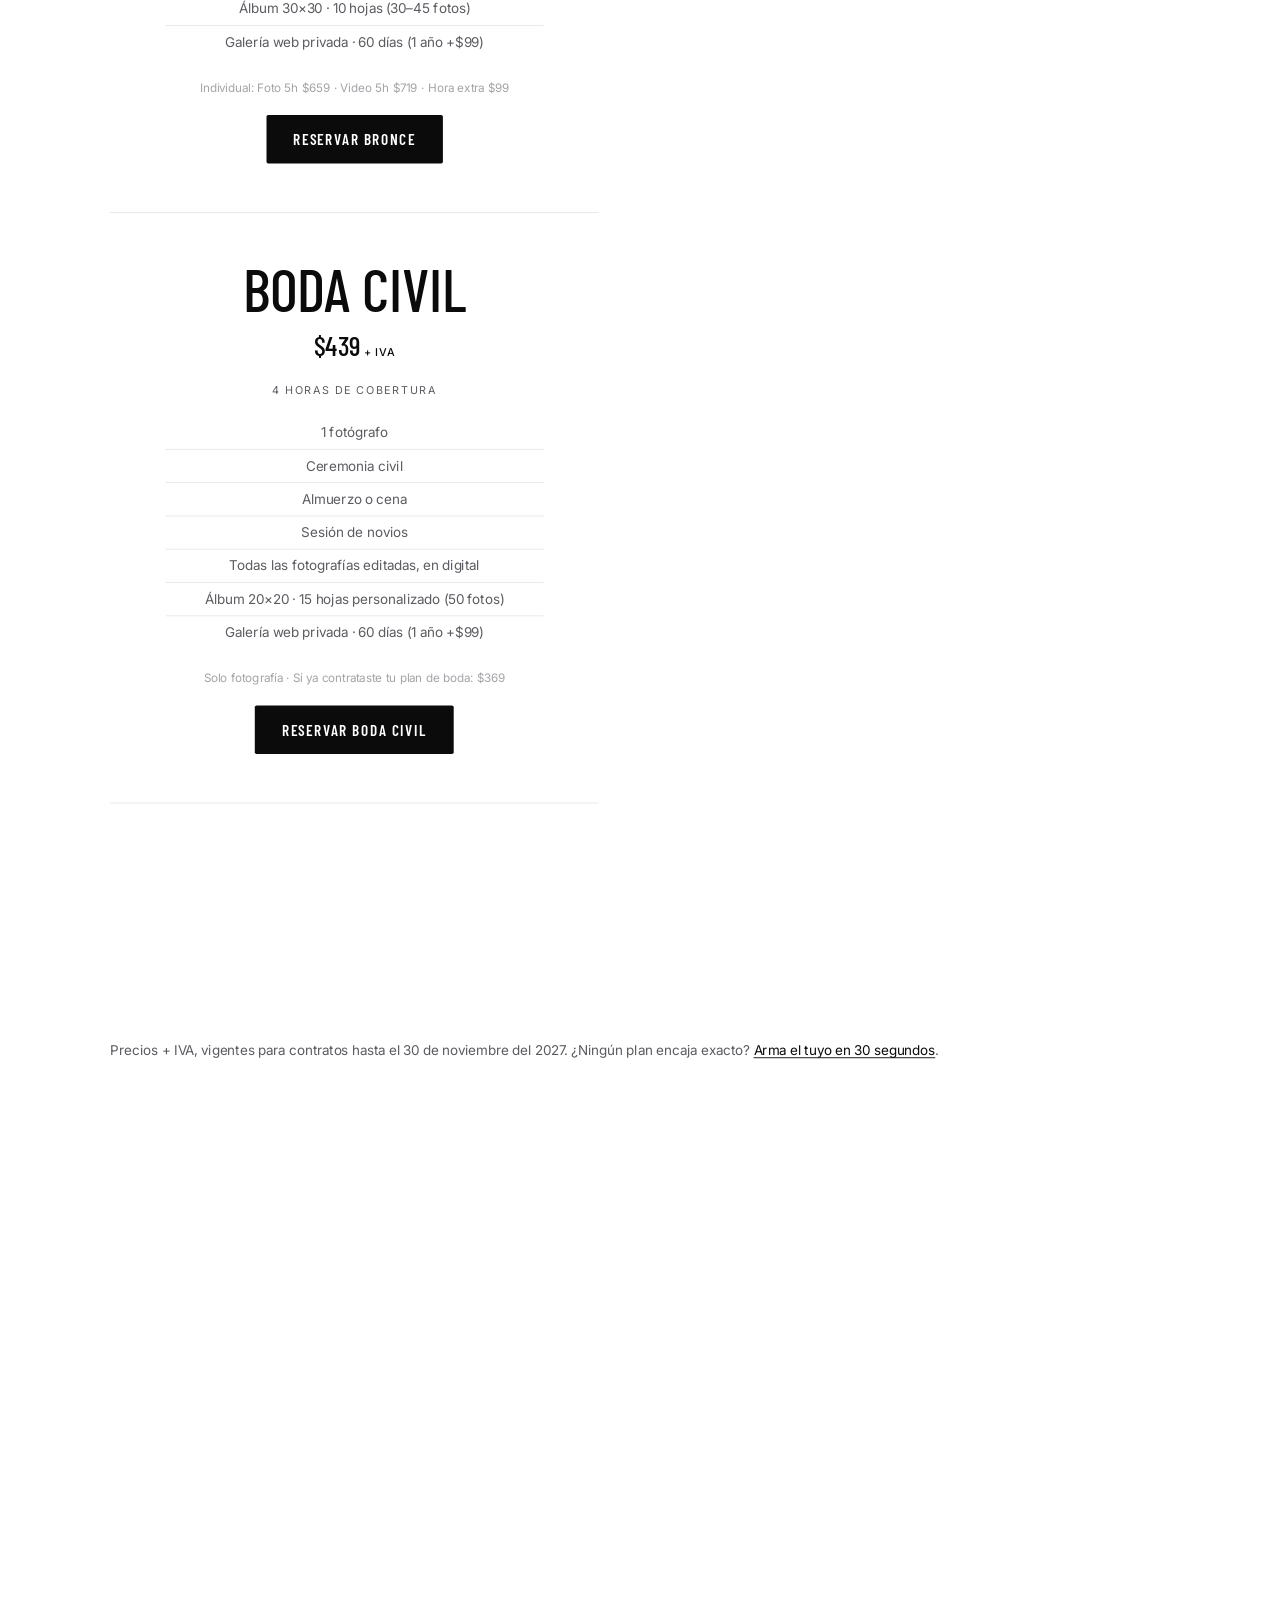
==== commit 66ed5e1e: "Diamante «Más elegido» y Deluxe «Insignia» en amarillo, galería de ejemplo Juan & Sydney, Arma tu pl" ====
--- a/index.html
+++ b/index.html
@@ -23,7 +23,7 @@
 <link rel="preconnect" href="https://fonts.gstatic.com" crossorigin>
 <link href="https://fonts.googleapis.com/css2?family=Barlow+Condensed:wght@400;500;600&family=Inter:wght@400;500;600&display=swap" rel="stylesheet">
 <link rel="preload" as="image" href="assets/img/lago-s.webp" imagesrcset="assets/img/lago-s.webp 1100w, assets/img/lago.webp 2400w" imagesizes="100vw" fetchpriority="high">
-<link rel="stylesheet" href="assets/styles.css?v=1793600000">
+<link rel="stylesheet" href="assets/styles.css?v=1793610000">
 
 <script type="application/ld+json">
 {
@@ -74,6 +74,8 @@
       "@type": "FAQPage",
       "mainEntity": [
         {"@type": "Question", "name": "¿Cuánto cuesta la fotografía y video de una boda en Ecuador con MCFILMS?", "acceptedAnswer": {"@type": "Answer", "text": "Nuestros planes de foto y video para bodas van desde $999 + IVA (5 horas, Plan Bronce) hasta $2,349 + IVA (12 horas, Plan Deluxe, con equipo doble y web save the date). La boda civil cuesta $439 + IVA. También puedes armar tu propio plan en nuestra web."}},
+        {"@type": "Question", "name": "¿Cuál es la forma de pago?", "acceptedAnswer": {"@type": "Answer", "text": "50% al firmar el contrato y 50% una semana antes del evento, por transferencia bancaria o con tarjeta de crédito (7% adicional)."}},
+        {"@type": "Question", "name": "¿Cuánto tardan en entregar el material final?", "acceptedAnswer": {"@type": "Answer", "text": "30 días laborables después del evento. Las cinematografías se entregan en 4K."}},
         {"@type": "Question", "name": "¿Trabajan fuera de Cuenca?", "acceptedAnswer": {"@type": "Answer", "text": "Sí. Tenemos base en Cuenca y cubrimos bodas en Quito, Guayaquil, Loja, Manta y todo el Ecuador, además de bodas destino."}},
         {"@type": "Question", "name": "¿Con cuánta anticipación debo reservar mi fecha?", "acceptedAnswer": {"@type": "Answer", "text": "Recomendamos reservar entre 6 y 12 meses antes, sobre todo para fechas en temporada alta. Escríbenos por WhatsApp para confirmar disponibilidad."}},
         {"@type": "Question", "name": "¿Incluyen tomas aéreas en las bodas?", "acceptedAnswer": {"@type": "Answer", "text": "Sí, todos nuestros planes de boda con video incluyen tomas aéreas."}},
@@ -262,21 +264,21 @@
       <div>
         <span class="eyebrow rv">Arma tu plan</span>
         <h2 class="d d-l split"><span class="ln"><span>A tu medida</span></span></h2>
-        <p class="lead rv d1">Elige lo que necesitas y mira tu inversión al instante. Al final te lo enviamos por WhatsApp o correo.</p>
+        <p class="lead rv d1">Elige cada momento, tu equipo y todo lo que quieres recibir, y mira tu inversión al instante. Al final te lo enviamos por WhatsApp o correo.</p>
       </div>
     </div>
 
     <div class="builder">
       <div class="b-card rv">
         <div class="b-step">
-          <div class="b-label"><b>01 · ¿Qué celebras?</b><span>Paso 1 de 4</span></div>
+          <div class="b-label"><b>01 · ¿Qué celebras?</b><span>Paso 1 de 7</span></div>
           <div class="seg" style="--c:2" data-k="evento">
             <button class="opt on" data-v="boda"><b>Boda</b><small>Civil, religiosa o destino</small></button>
             <button class="opt" data-v="quince"><b>Quinceaños</b><small>Sesión + fiesta</small></button>
           </div>
         </div>
         <div class="b-step">
-          <div class="b-label"><b>02 · Servicio</b><span>Paso 2 de 4</span></div>
+          <div class="b-label"><b>02 · Servicio</b><span>Paso 2 de 7</span></div>
           <div class="seg" style="--c:3" data-k="servicio">
             <button class="opt on" data-v="fv"><b>Foto + Video</b><small>La experiencia completa</small></button>
             <button class="opt" data-v="foto"><b>Solo foto</b><small>Fotografía artística</small></button>
@@ -284,16 +286,13 @@
           </div>
         </div>
         <div class="b-step">
-          <div class="b-label"><b>03 · Horas de cobertura</b><span>Paso 3 de 4</span></div>
+          <div class="b-label"><b>03 · Horas de cobertura</b><span>Paso 3 de 7</span></div>
           <div class="range-wrap">
             <div class="range-val"><span id="hrs-v">7</span><small>H</small></div>
             <input type="range" id="hrs" min="5" max="12" step="1" value="7" aria-label="Horas de cobertura">
           </div>
         </div>
-        <div class="b-step">
-          <div class="b-label"><b>04 · Extras</b><span>Paso 4 de 4</span></div>
-          <div class="extras" id="extras"></div>
-        </div>
+        <div id="b-dyn"></div>
       </div>
 
       <button class="mini" id="mini" aria-label="Ver resumen de tu plan"><span>Tu plan</span><b id="mini-total">$0</b><span>Ver</span></button>
@@ -306,7 +305,7 @@
           <a class="btn btn-y" id="send-wa" href="#" target="_blank" rel="noopener">Enviar por WhatsApp</a>
           <a class="btn btn-l" id="send-mail" href="#contacto">Recibir por correo</a>
         </div>
-        <p class="sum-note">Valor referencial. Confirmamos disponibilidad y precio final contigo.</p>
+        <p class="sum-note">Valor referencial de un plan a tu medida. Nuestros planes armados salen más convenientes. Confirmamos disponibilidad y precio final contigo.</p>
       </aside>
     </div>
   </div>
@@ -331,9 +330,9 @@
         <div class="demo-pic"><img src="assets/img/anillos-flores-s.webp" alt="Anillos y flores, plantillas de invitación MCFILMS" loading="lazy" decoding="async"><span class="demo-tag">14 plantillas</span></div>
         <div class="demo-txt"><small>Plantillas</small><h3>Elige tu diseño</h3><p>Recorre cada plantilla completa o pide un diseño propio. Cada invitado recibe su link con su nombre.</p><span class="demo-go">Ver las plantillas ↗</span></div>
       </a>
-      <a class="demo rv d2" href="https://mcfilmsecuador.com/gallery/jennifer-brian-save-the-date-pf1i" target="_blank" rel="noopener">
+      <a class="demo rv d2" href="https://mcfilmsecuador.com/gallery/juan-sydney-q8m3" target="_blank" rel="noopener">
         <div class="demo-pic"><img src="assets/img/lago-s.webp" alt="Novios junto al lago, galería privada MCFILMS" loading="lazy" decoding="async"><span class="demo-tag">En todos los planes</span></div>
-        <div class="demo-txt"><small>McFilms Gallery</small><h3>Tu galería privada</h3><p>Todas tus fotos editadas y tus películas en un solo lugar, para ver, descargar y elegir las fotos de tu álbum.</p><span class="demo-go">Abrir la galería ↗</span></div>
+        <div class="demo-txt"><small>McFilms Gallery</small><h3>Una galería de boda real</h3><p>La boda completa de Juan &amp; Sydney: preparativos, ceremonia, recepción, posboda y sus películas, tal como la reciben nuestros novios.</p><span class="demo-go">Abrir la galería ↗</span></div>
       </a>
     </div>
     <p class="plans-note">Web save the date: incluida en Deluxe · $99 en Diamante · $129 en Oro, Plata y Bronce · $149 sin plan.</p>
@@ -344,7 +343,7 @@
 <section class="panel sec" id="nosotros">
   <div class="wrap">
     <div class="about">
-      <div class="about-pic clip"><img src="assets/img/amigos-s.webp" alt="Novio y amigos riendo antes de la boda" loading="lazy"></div>
+      <div class="about-pic clip"><img src="assets/img/hermanos.webp" alt="José Andrés y Javier Mercado, hermanos y fundadores de MCFILMS" loading="lazy"></div>
       <div>
         <span class="eyebrow rv">Nosotros</span>
         <h2 class="d d-l split" style="margin-top:18px"><span class="ln"><span>Dos hermanos,</span></span><span class="ln"><span>una obsesión</span></span></h2>
@@ -494,10 +493,16 @@
     <div class="faq rv">
       <details><summary>¿Cuánto cuesta la fotografía y video de una boda?</summary><p>Nuestros planes de foto y video para bodas van desde $999 + IVA (5 horas, Plan Bronce) hasta $2,349 + IVA (12 horas, Plan Deluxe). La boda civil cuesta $439 + IVA. También puedes armar tu propio plan y ver el valor al instante.</p></details>
       <details><summary>¿Trabajan fuera de Cuenca?</summary><p>Sí. Tenemos base en Cuenca y cubrimos bodas en Quito, Guayaquil, Loja, Manta y todo el Ecuador, además de bodas destino.</p></details>
+      <details><summary>¿Cuál es la forma de pago?</summary><p>50% al firmar el contrato y 50% una semana antes del evento. Puedes pagar por transferencia bancaria o con tarjeta de crédito (con un 7% adicional).</p></details>
+      <details><summary>¿Cuántas personas van del equipo?</summary><p>Depende del plan que elijas: Bronce y Plata, 1 fotógrafo y 1 videógrafo; Oro y Diamante, 1 fotógrafo y 2 videógrafos; Deluxe, 2 fotógrafos y 2 videógrafos.</p></details>
+      <details><summary>¿En qué formato entregan los videos?</summary><p>Las cinematografías se entregan en 4K.</p></details>
+      <details><summary>¿Cuánto tardan en entregar el material final?</summary><p>30 días laborables después del evento. Con la entrega express (incluida en Deluxe) recibes un adelanto de fotos y un reel en 72 horas.</p></details>
+      <details><summary>¿Cómo elijo las fotos de mi álbum?</summary><p>Dentro de tu galería hay un seleccionador: marcas las fotos que quieres en el álbum y la selección nos llega directamente. Te enviamos las instrucciones junto con el link.</p></details>
+      <details><summary>¿Cómo retiro mi álbum?</summary><p>Cuando tu álbum esté listo te avisamos. Puedes retirarlo en nuestra oficina (Av. Ordóñez Lasso 728 y Guayacán, Edif. Astudillo, Oficina 1, Cuenca) o enviar a alguien de tu confianza.</p></details>
       <details><summary>¿Con cuánta anticipación debo reservar?</summary><p>Recomendamos reservar entre 6 y 12 meses antes, sobre todo en temporada alta. Escríbenos por WhatsApp para confirmar tu fecha.</p></details>
       <details><summary>¿Incluyen tomas aéreas?</summary><p>Sí, todos nuestros planes de boda con video incluyen tomas aéreas.</p></details>
       <details><summary>¿Qué es la web save the date?</summary><p>Una invitación web con tu foto y video, RSVP, el nombre de cada invitado y versión en español e inglés. Viene incluida en el Plan Deluxe; en Diamante cuesta $99 y en los demás planes $129. <a href="https://mcfilmsecuador.com/bodas/plantillas" target="_blank" rel="noopener">Mira las plantillas</a>.</p></details>
-      <details><summary>¿Cómo recibo mis fotos y videos?</summary><p>En tu galería web privada McFilms Gallery: todas las fotografías editadas, tus películas y la selección de fotos para tu álbum. Dura 60 días (1 año por $99; incluido en Deluxe). <a href="https://mcfilmsecuador.com/gallery/jennifer-brian-save-the-date-pf1i" target="_blank" rel="noopener">Mira una galería de ejemplo</a>.</p></details>
+      <details><summary>¿Cómo recibo mis fotos y videos?</summary><p>Te enviamos el link de tu galería web privada McFilms Gallery con todas las fotografías editadas, tus películas y las instrucciones para elegir las fotos de tu álbum. Dura 60 días (1 año por $99; incluido en Deluxe). <a href="https://mcfilmsecuador.com/gallery/juan-sydney-q8m3" target="_blank" rel="noopener">Mira una galería de ejemplo</a>.</p></details>
     </div>
   </div>
 </section>
@@ -599,7 +604,7 @@
 </div>
 
 <script src="assets/vendor/lenis.min.js" defer></script>
-<script src="assets/app.js?v=1793600000" defer></script>
+<script src="assets/app.js?v=1793610000" defer></script>
 <script src="assets/galeria-publica.js?v=2" defer></script>
 </body>
 </html>
--- a/assets/styles.css
+++ b/assets/styles.css
@@ -11,7 +11,6 @@
   --line: #e7e7e3;
   --y: #F5C518;
   --yDeep: #E0B000;
-  --gold: #b88a5c;
   --f-d: "Barlow Condensed", "Futura Condensed", "Arial Narrow", sans-serif;
   --f-t: "Inter", -apple-system, BlinkMacSystemFont, "SF Pro Text", "Helvetica Neue", sans-serif;
   --ease: cubic-bezier(.16, 1, .3, 1);
@@ -286,18 +285,16 @@
 .stage-dots i.on { background: var(--ink); }
 .plans-note { margin-top: 10px; font-size: 15px; color: var(--ink2); }
 .plans-note a { text-decoration: underline; text-underline-offset: 3px; color: var(--ink); }
-/* Planes insignia (Deluxe, Diamante): etiqueta negra con dorado, precio dorado, "Elige 1 opción" y ejemplos en vivo */
-.p-item.star .p-tag { background: var(--ink); color: var(--gold); }
-.p-item.star.on .p-price { color: var(--gold); }
-.p-elige { max-width: 420px; margin: -6px auto 18px; border: 1px solid var(--gold); padding: 14px 16px; font-size: 14px; color: var(--ink2); }
+/* Planes insignia (Deluxe, Diamante): "Elige 1 opción" y ejemplos en vivo, con la firma amarilla */
+.p-elige { max-width: 420px; margin: -6px auto 18px; border: 1px solid var(--y); padding: 14px 16px; font-size: 14px; color: var(--ink2); }
 .p-elige b { display: block; font-size: 11px; letter-spacing: .16em; text-transform: uppercase; color: var(--ink); margin-bottom: 10px; }
 .p-elige ul { list-style: none; display: flex; flex-wrap: wrap; justify-content: center; gap: 8px; }
 .p-elige li { border: 1px solid var(--line); padding: 5px 10px; }
 .p-nota { max-width: 420px; margin: 0 auto 14px; font-size: 14px; color: var(--ink2); }
 .p-nota b { color: var(--ink); }
 .p-links { display: flex; flex-wrap: wrap; justify-content: center; gap: 8px 22px; margin: 0 0 22px; font-size: 12px; letter-spacing: .12em; text-transform: uppercase; }
-.p-links a { text-decoration: underline; text-underline-offset: 4px; text-decoration-color: var(--gold); }
-.p-links a:hover { color: var(--gold); }
+.p-links a { text-decoration: underline; text-underline-offset: 4px; text-decoration-color: var(--y); }
+.p-links a:hover { color: var(--y); }
 
 /* ─── EJEMPLOS EN VIVO ─── */
 .demos { display: grid; grid-template-columns: repeat(3, 1fr); gap: clamp(16px, 2vw, 28px); margin-bottom: 18px; }
@@ -306,12 +303,12 @@
 .demo-pic { position: relative; aspect-ratio: 4 / 5; overflow: hidden; background: var(--bg2); }
 .demo-pic img { width: 100%; height: 100%; object-fit: cover; transition: transform 1.4s var(--ease); }
 .demo:hover .demo-pic img { transform: scale(1.05); }
-.demo-tag { position: absolute; left: 14px; top: 14px; background: var(--ink); color: var(--gold); font-size: 11px; font-weight: 600; letter-spacing: .14em; text-transform: uppercase; padding: 5px 10px; }
+.demo-tag { position: absolute; left: 14px; top: 14px; background: var(--y); color: var(--ink); font-size: 11px; font-weight: 600; letter-spacing: .14em; text-transform: uppercase; padding: 5px 10px; }
 .demo-txt { padding: 20px 22px 24px; }
 .demo-txt small { font-size: 11px; letter-spacing: .16em; text-transform: uppercase; color: var(--ink3); }
 .demo-txt h3 { font-family: var(--f-d); font-weight: 500; text-transform: uppercase; font-size: clamp(28px, 2.6vw, 40px); line-height: .95; margin: 8px 0 10px; }
 .demo-txt p { font-size: 15px; color: var(--ink2); margin-bottom: 16px; }
-.demo-go { font-size: 12px; letter-spacing: .12em; text-transform: uppercase; text-decoration: underline; text-underline-offset: 4px; text-decoration-color: var(--gold); }
+.demo-go { font-size: 12px; letter-spacing: .12em; text-transform: uppercase; text-decoration: underline; text-underline-offset: 4px; text-decoration-color: var(--y); }
 @media (max-width: 1080px) { .demos { grid-template-columns: 1fr 1fr; } .demo-pic { aspect-ratio: 4 / 3; } .demos .demo:last-child { grid-column: 1 / -1; } .demos .demo:last-child .demo-pic { aspect-ratio: 16 / 9; } }
 @media (max-width: 760px) { .demos { grid-template-columns: 1fr; } .demo-pic, .demos .demo:last-child .demo-pic { aspect-ratio: 4 / 3; } }
 
@@ -345,6 +342,13 @@
 .extra.on .ck { background: var(--y); border-color: var(--y); }
 .extra.on .ck svg { opacity: 1; }
 .extra .pr { margin-left: auto; font-size: 14px; color: var(--ink2); white-space: nowrap; }
+.b-hint { font-size: 13px; color: var(--ink3); margin: -8px 0 14px; }
+.b-sub { font-size: 11px; letter-spacing: .16em; text-transform: uppercase; color: var(--ink2); margin: 22px 0 10px; }
+.seg-album { grid-template-columns: repeat(6, 1fr); }
+.seg-album .opt { padding: 12px 10px; text-align: center; }
+.seg-album .opt b { font-size: 14px; }
+.sum-list li small { display: block; font-size: 13px; color: rgba(255, 255, 255, .5); margin-top: 3px; }
+@media (max-width: 1080px) { .seg-album { grid-template-columns: repeat(3, 1fr); } }
 .summary { position: sticky; top: calc(var(--nav) + 24px); background: var(--ink); color: #fff; padding: clamp(26px, 3vw, 44px); }
 .sum-k { font-size: 11px; letter-spacing: .18em; text-transform: uppercase; color: rgba(255, 255, 255, .55); }
 .sum-total { font-family: var(--f-d); font-weight: 500; font-size: clamp(64px, 6vw, 96px); line-height: 1; margin: 12px 0 4px; font-variant-numeric: tabular-nums; }
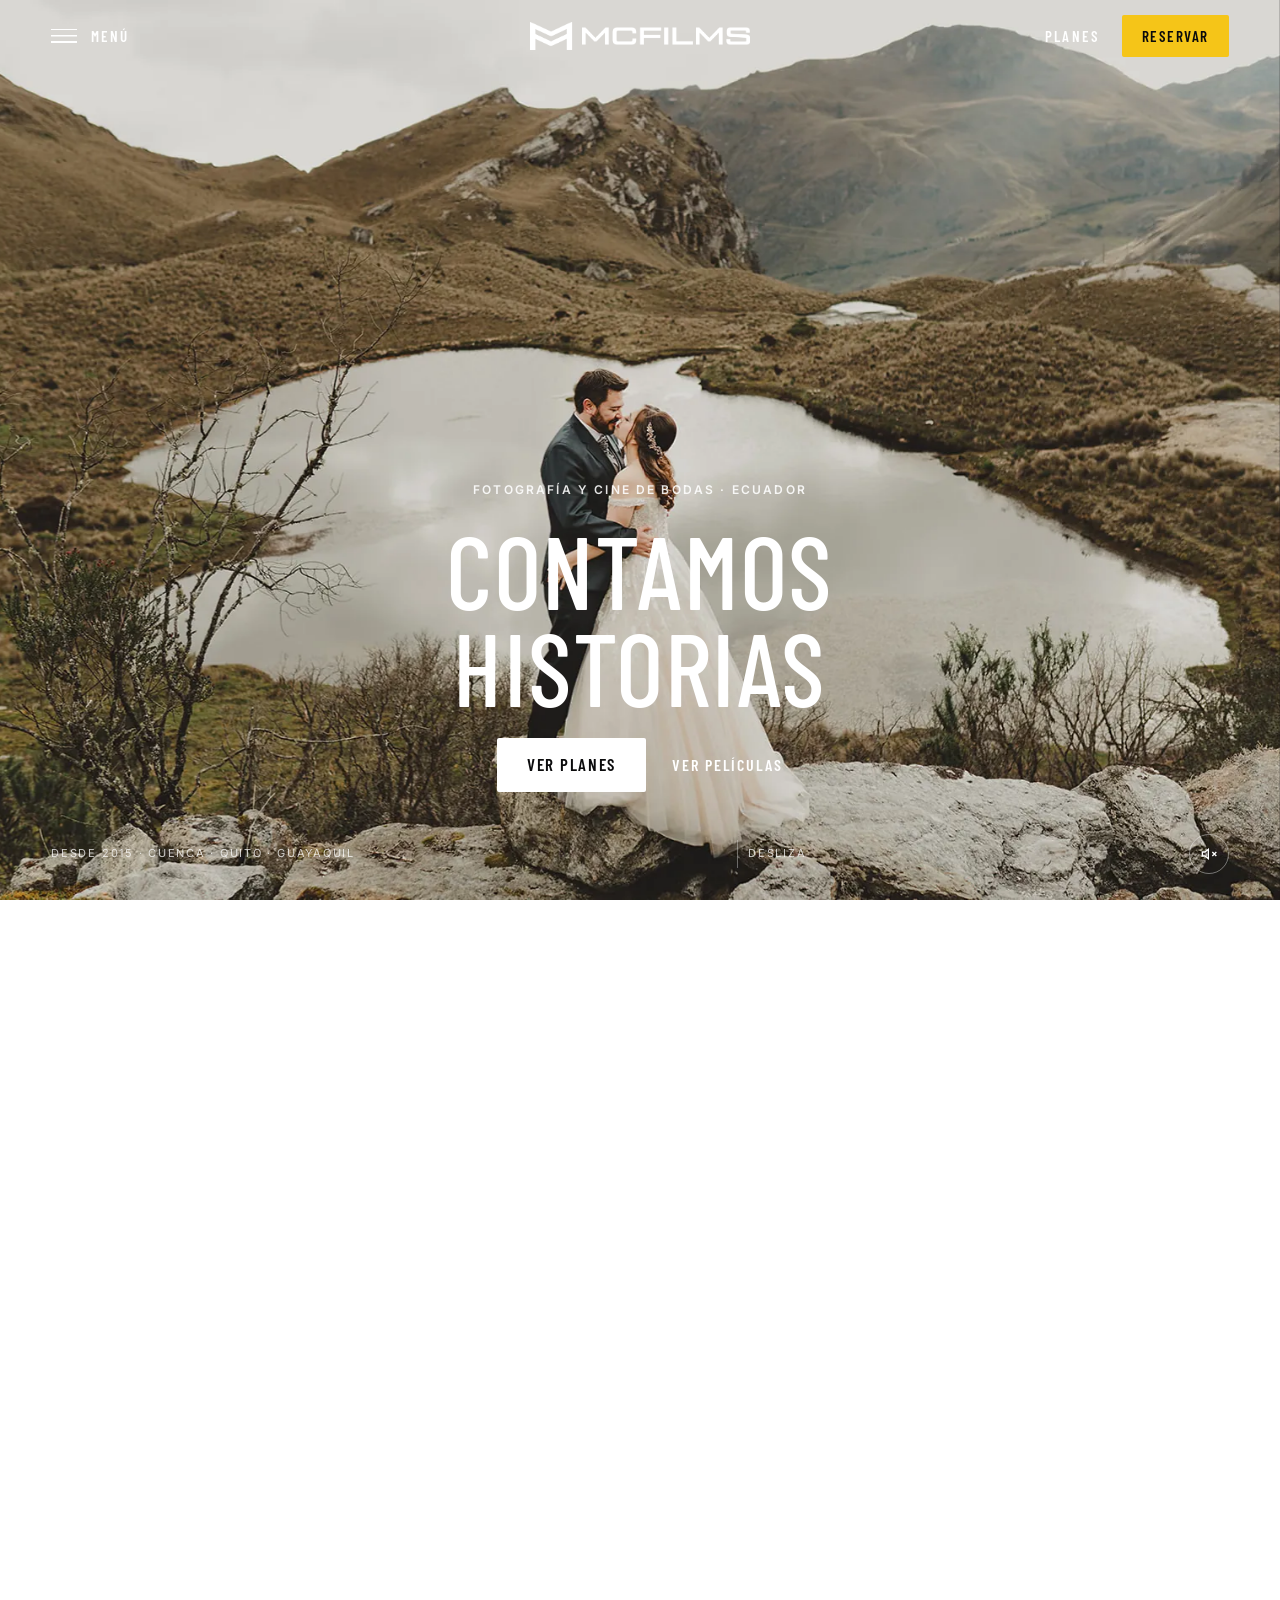
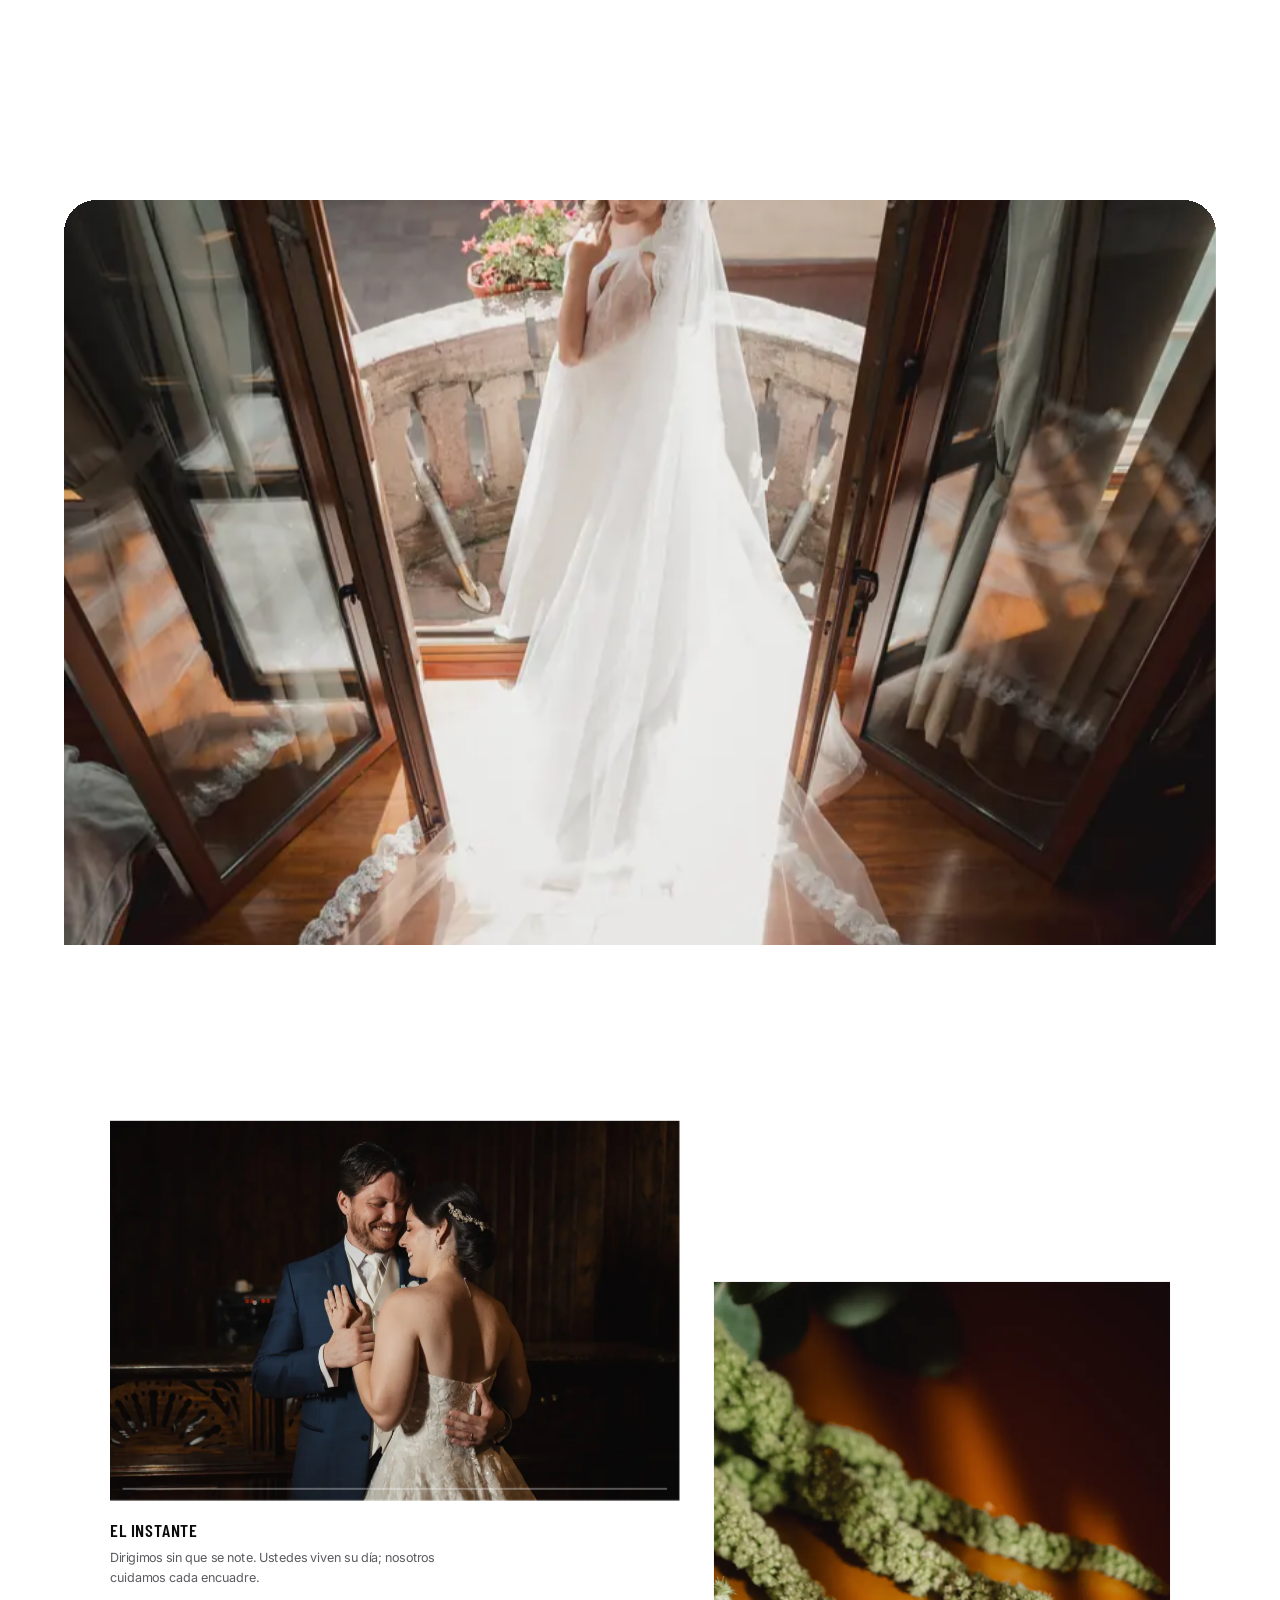
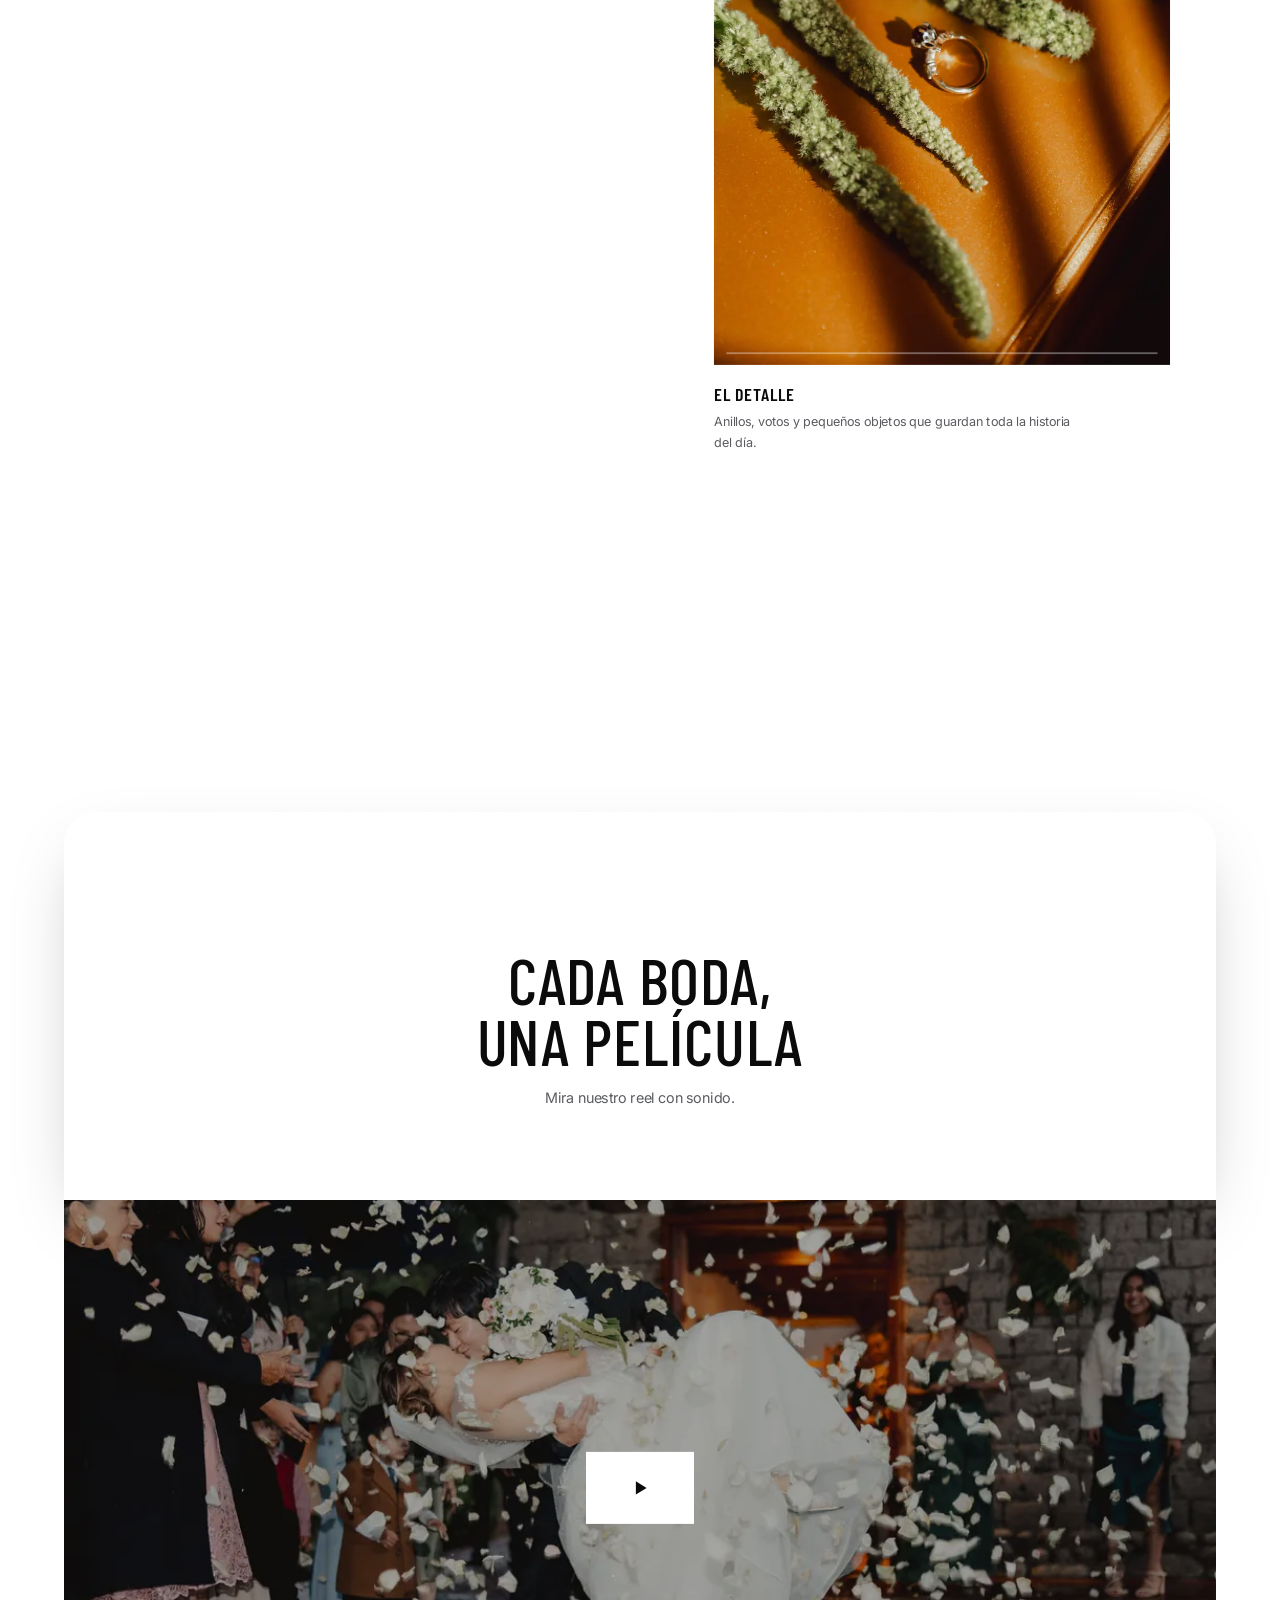
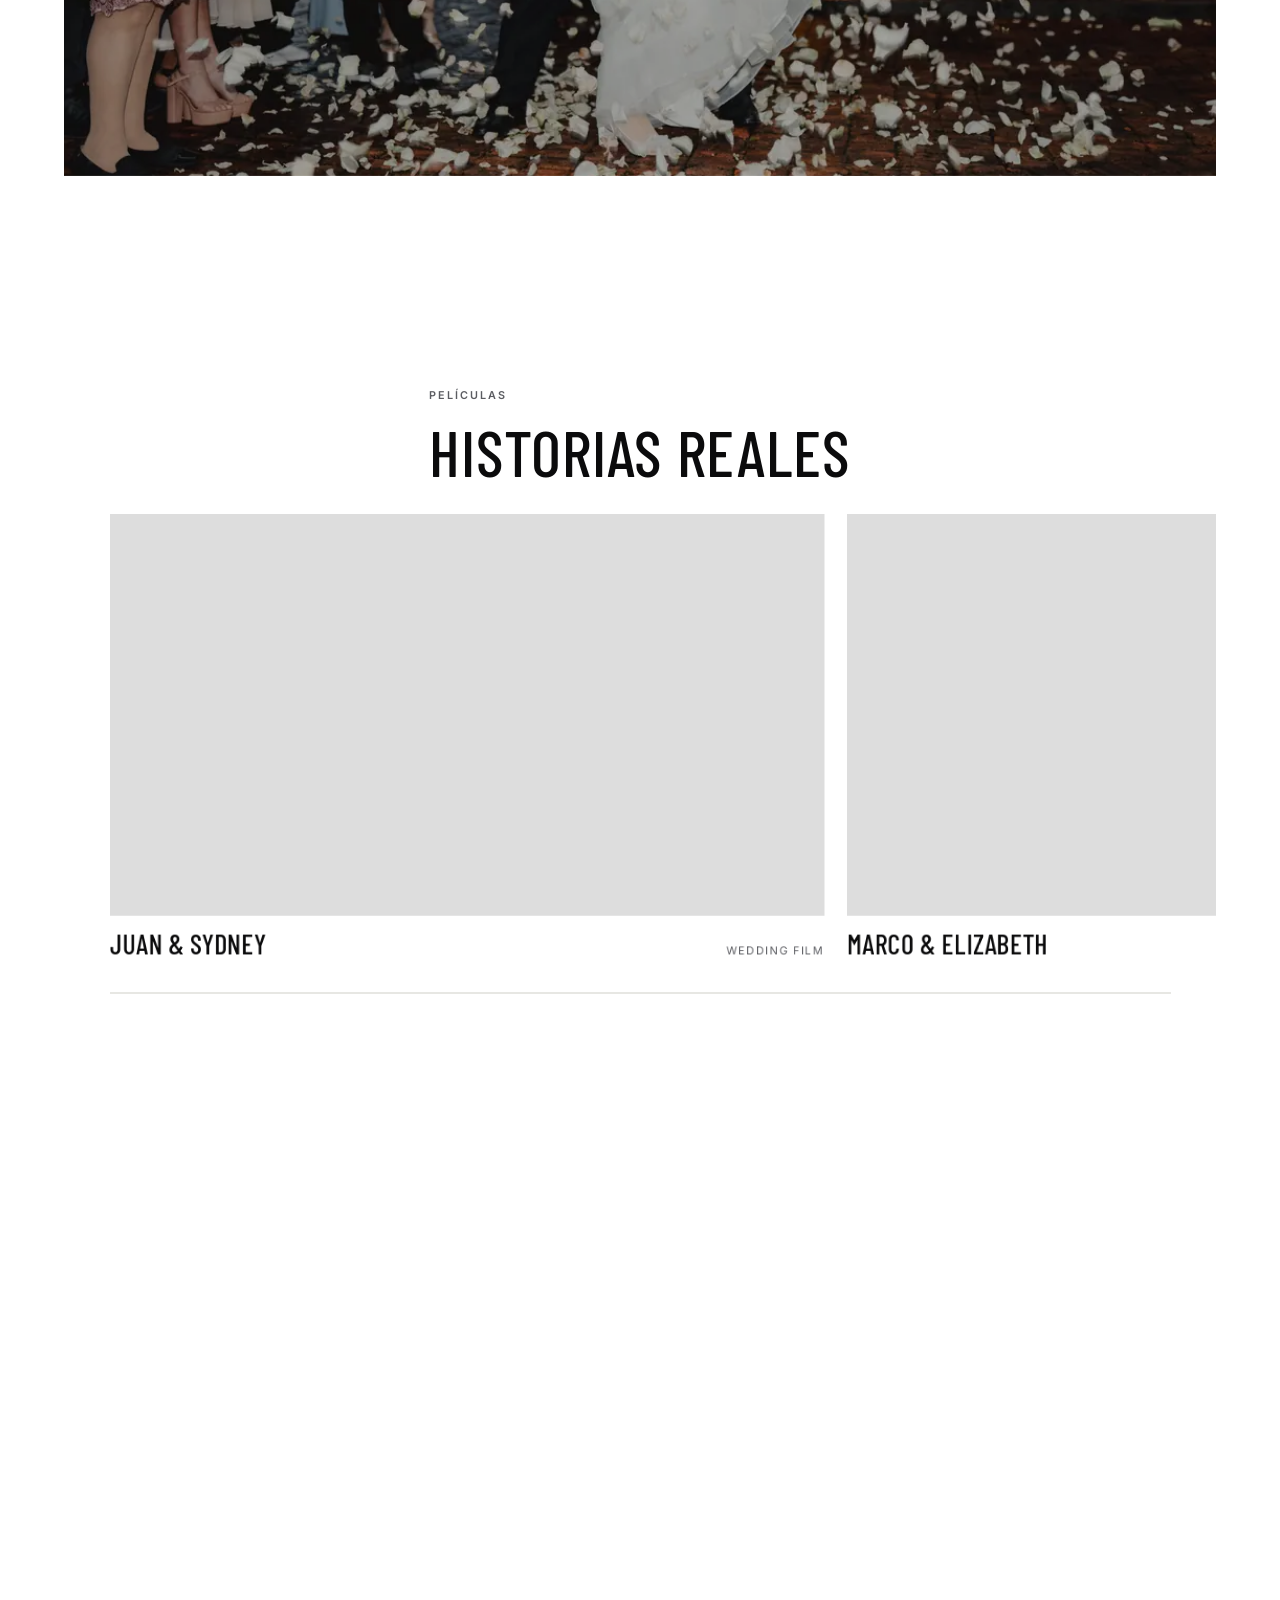
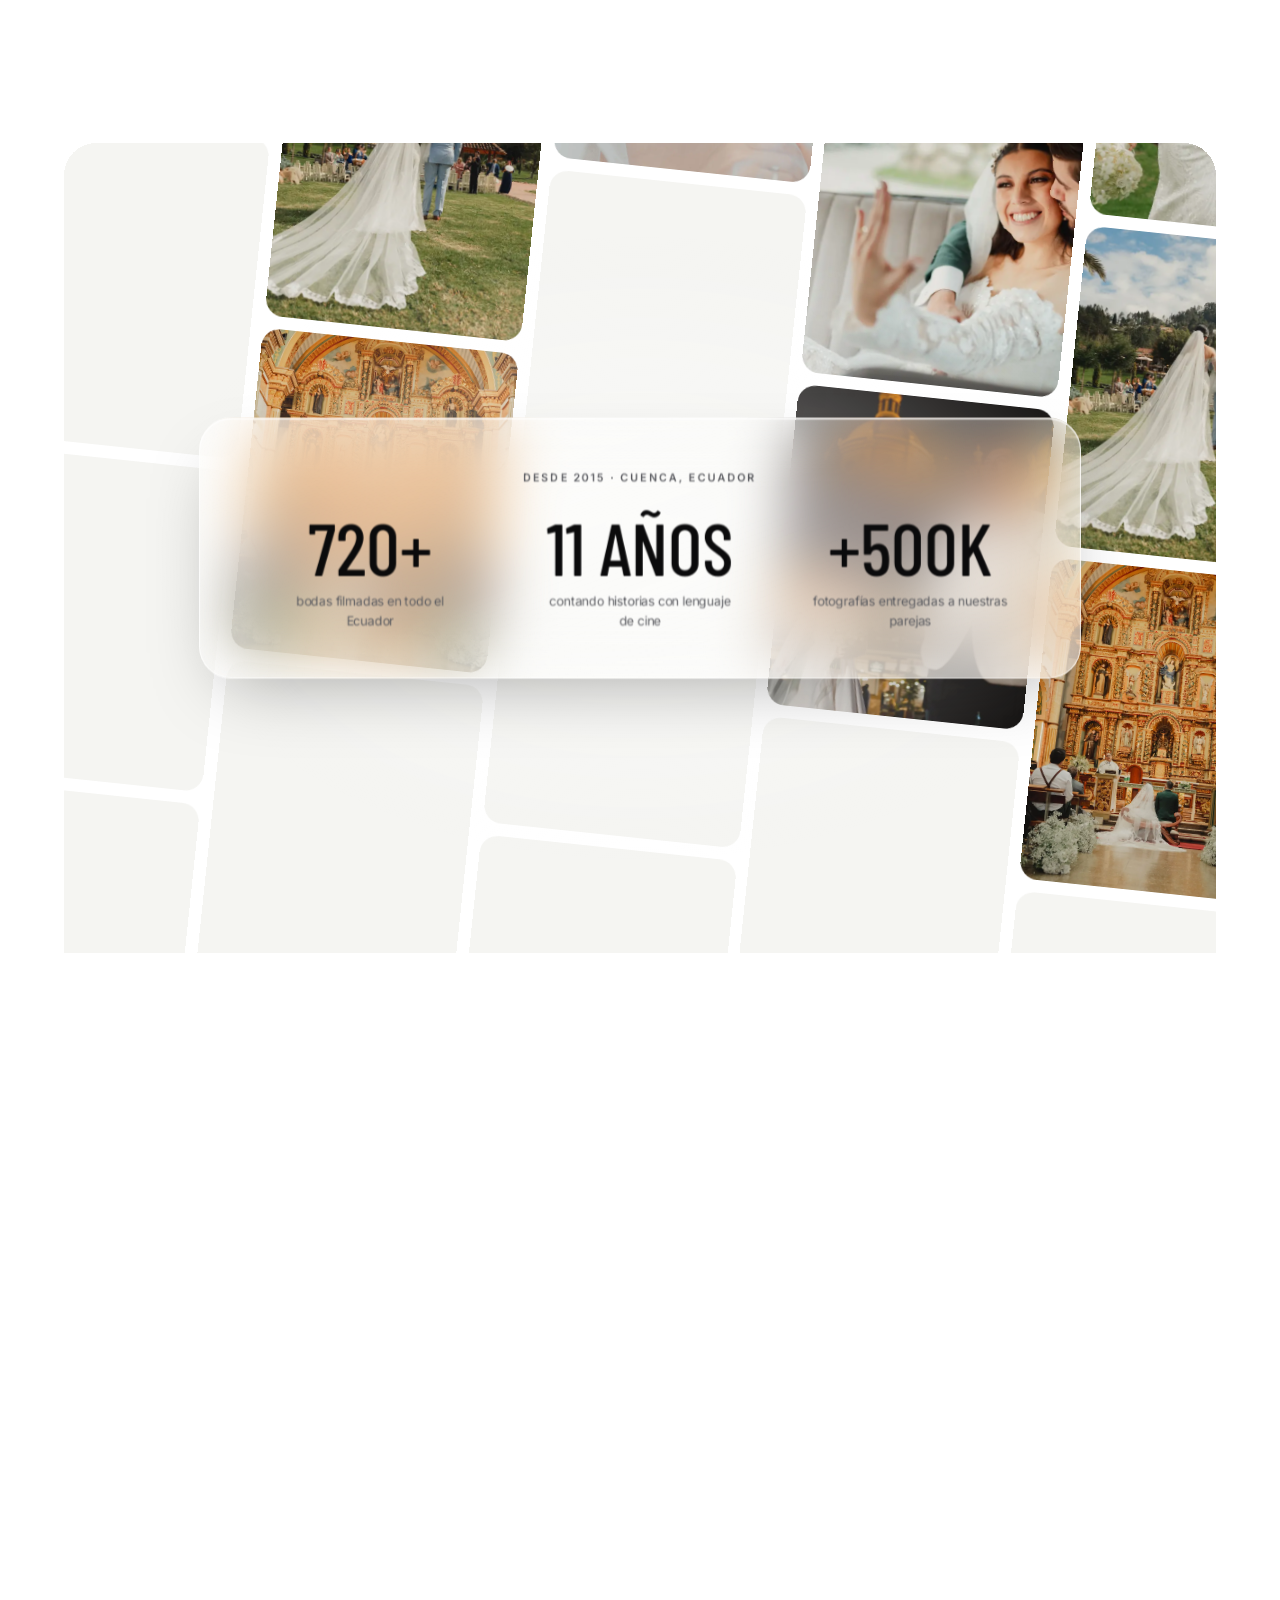
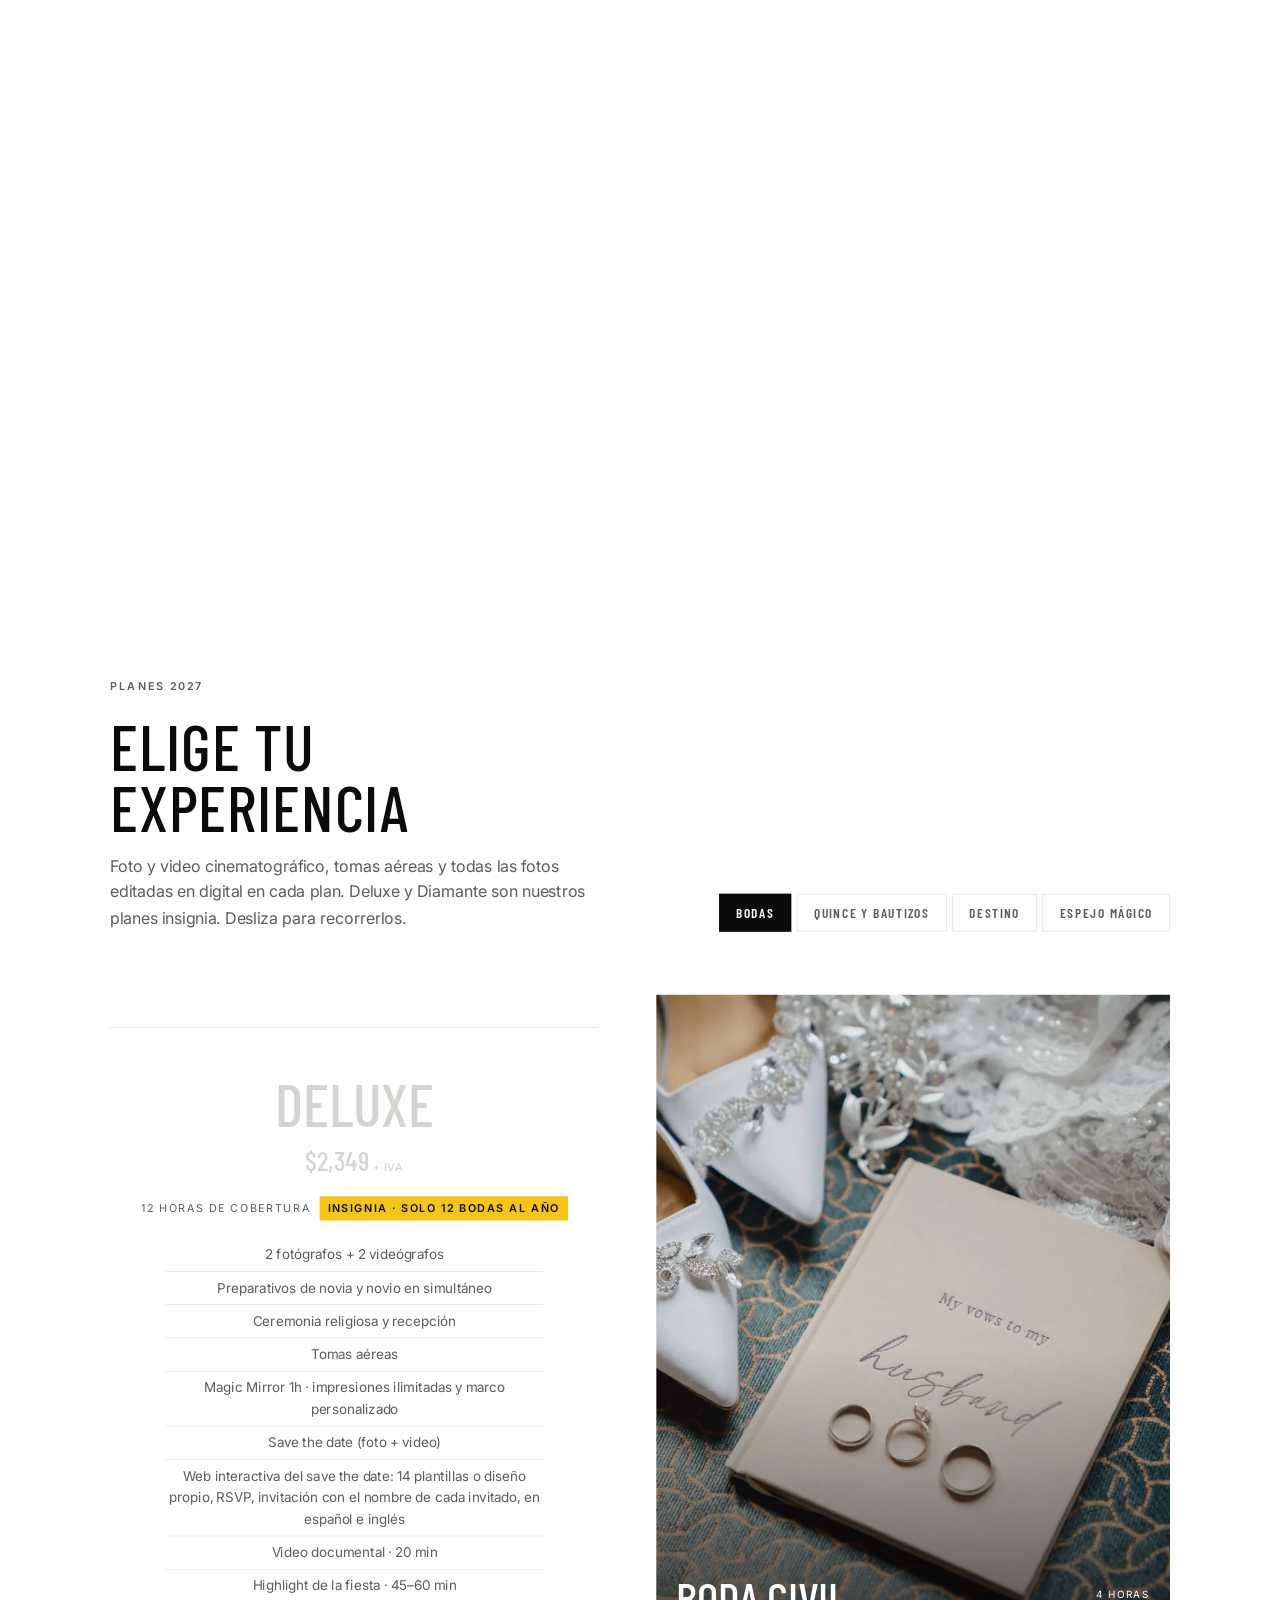
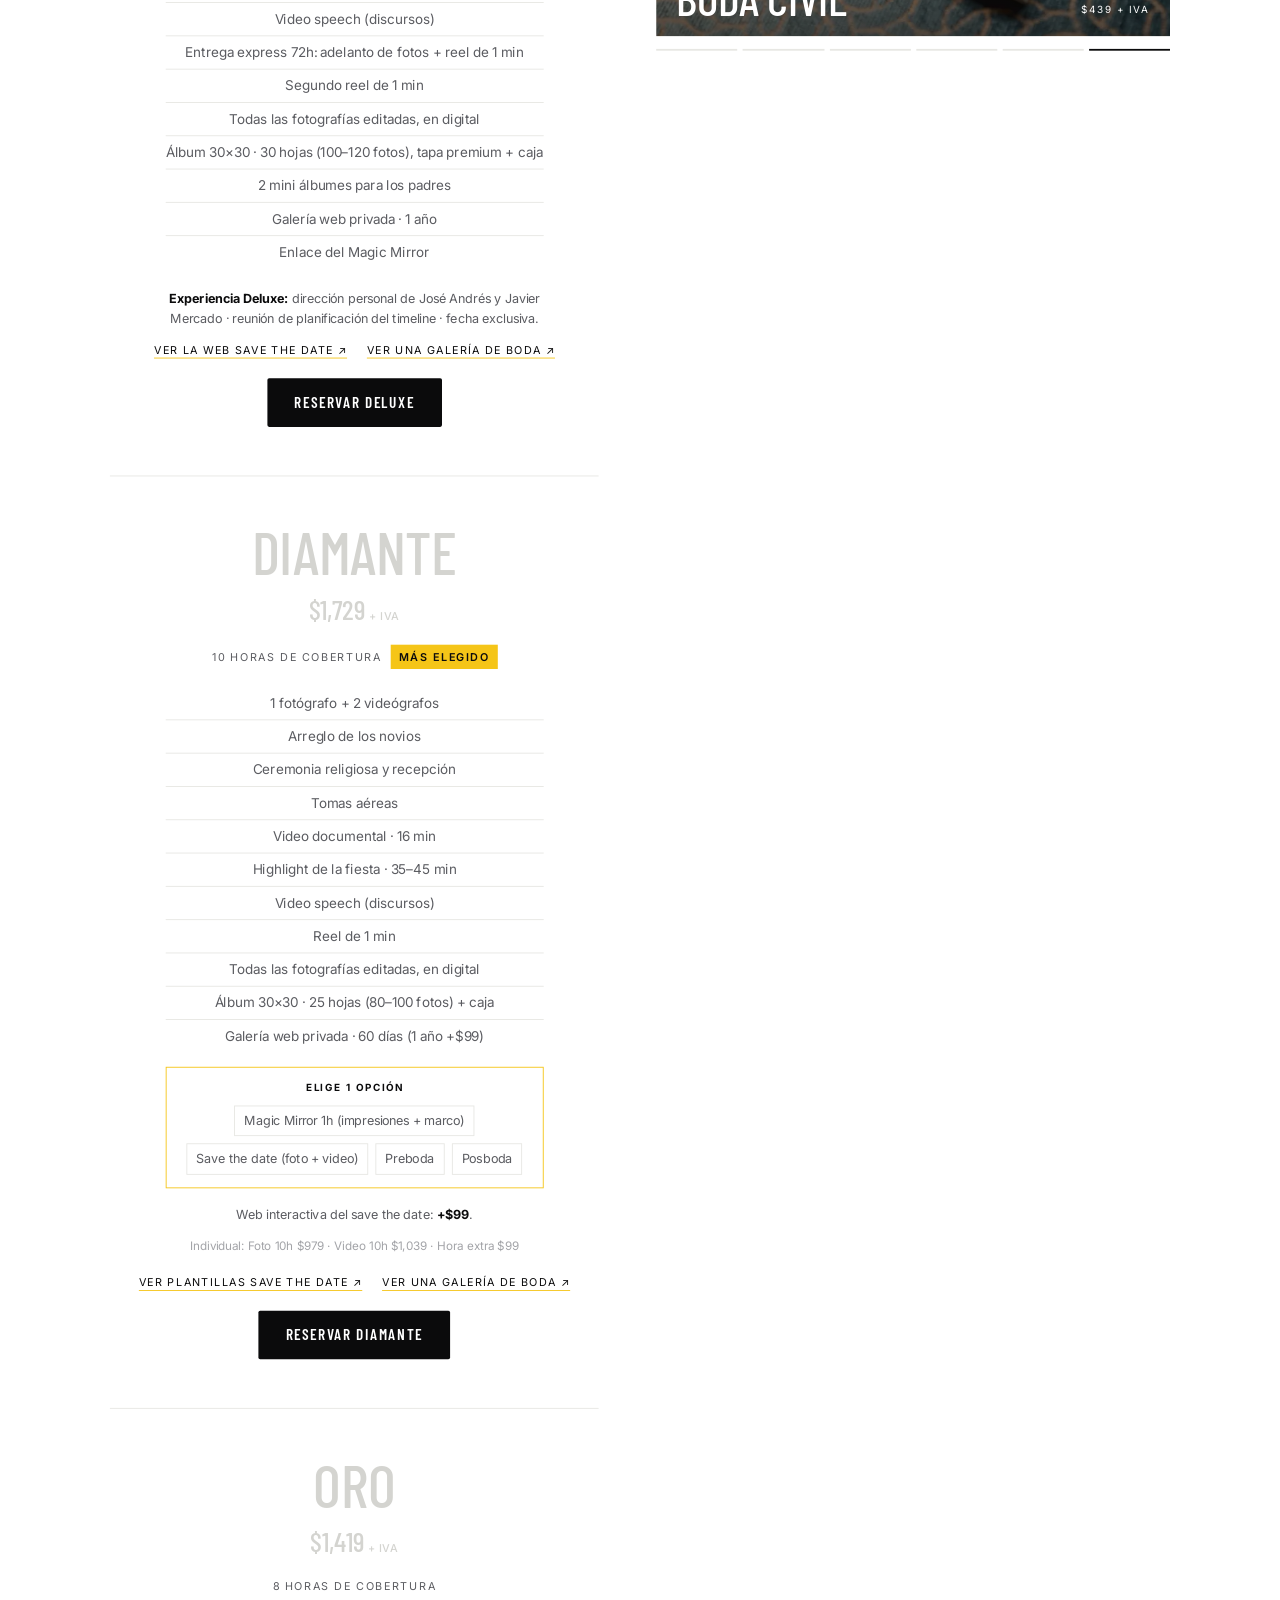
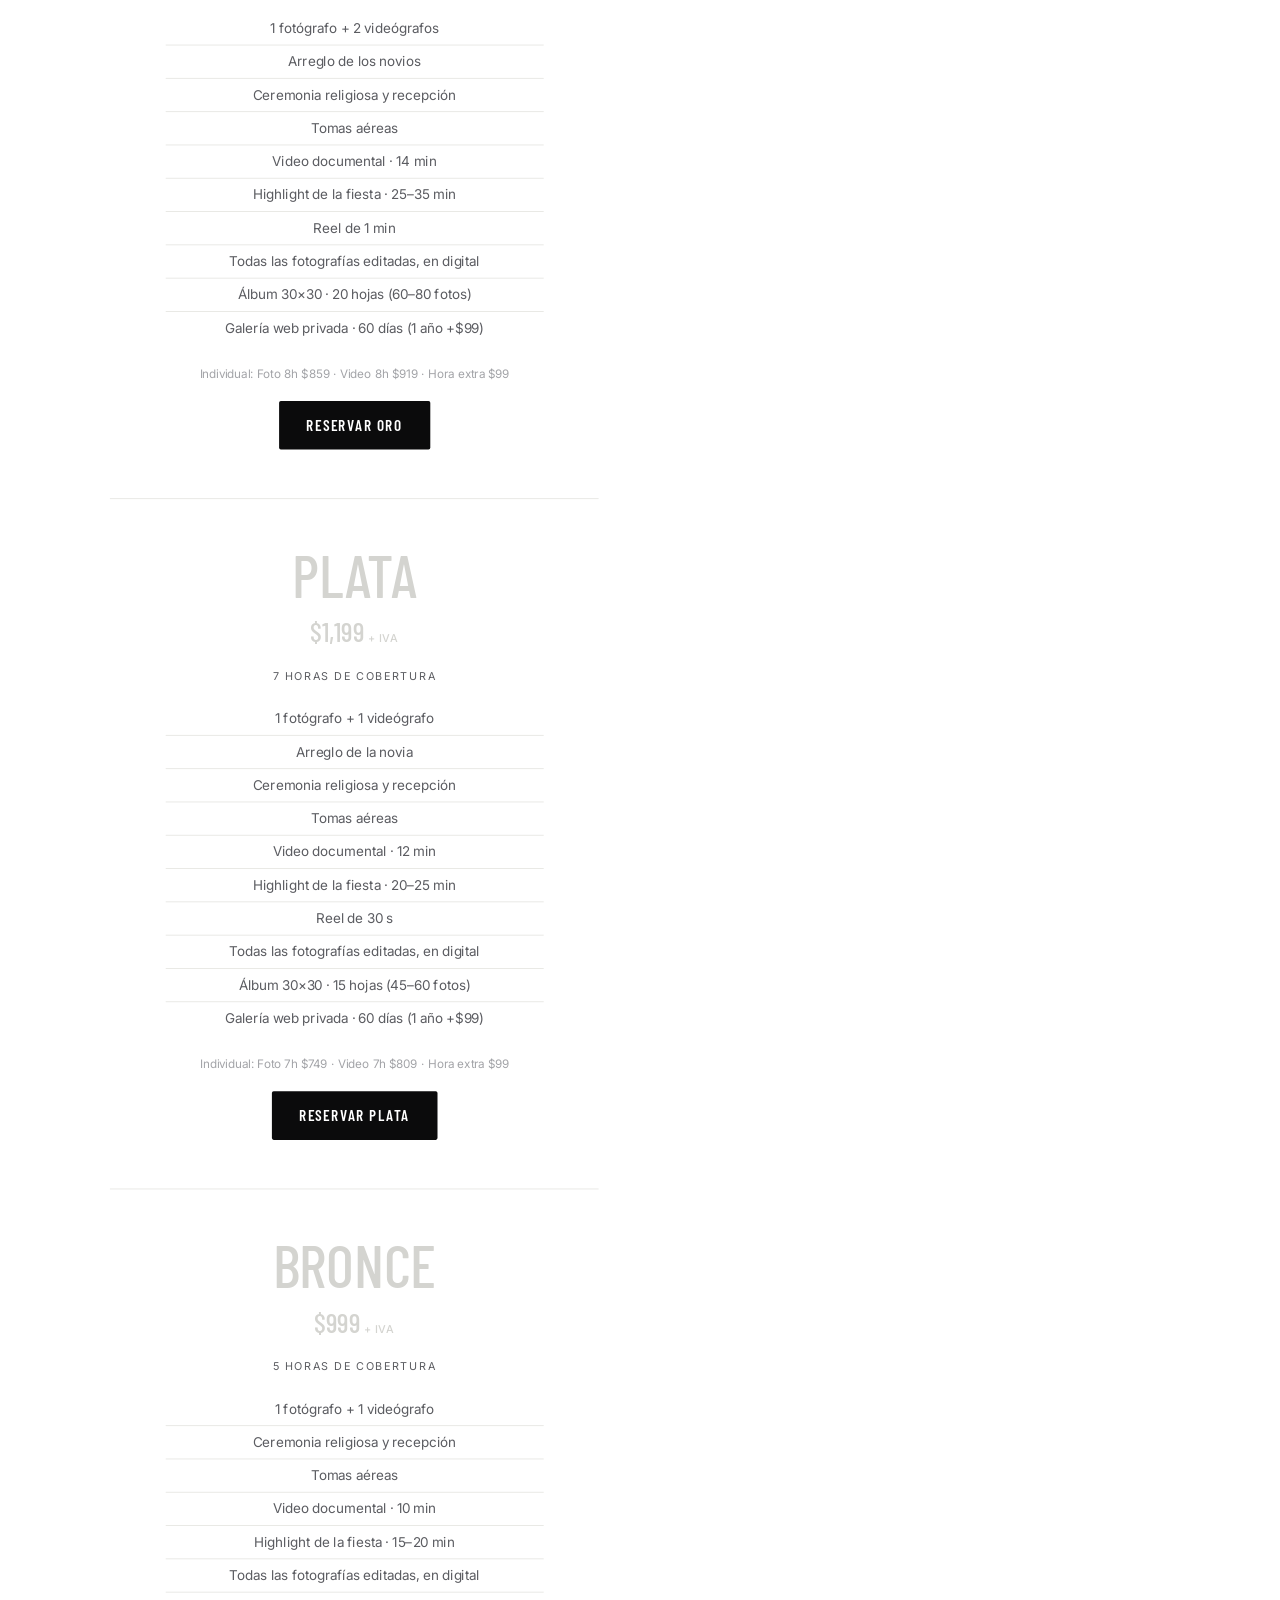
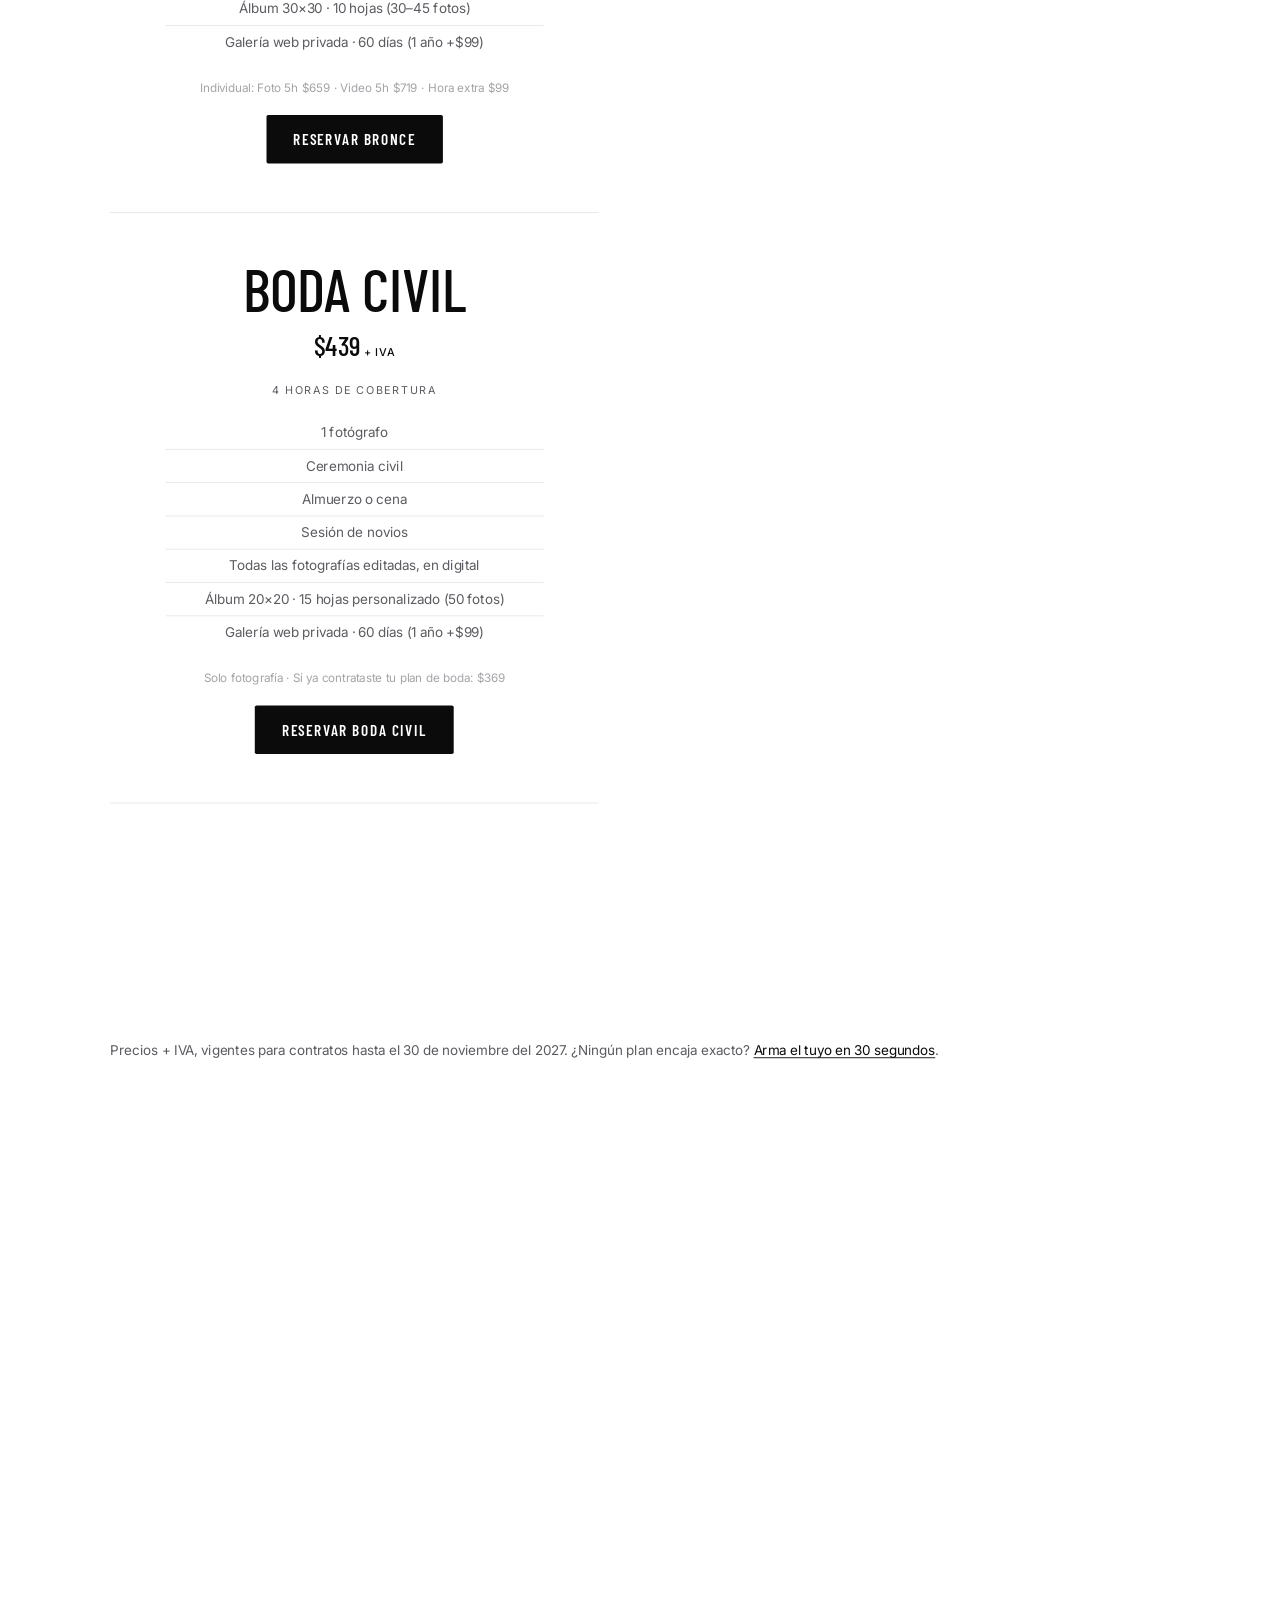
==== commit b7980f61: "fix: Experiencia Deluxe con el nombre Javier Mercado, igual que el resto de la web Co-Authored-By: C" ====
--- a/index.html
+++ b/index.html
@@ -604,7 +604,7 @@
 </div>
 
 <script src="assets/vendor/lenis.min.js" defer></script>
-<script src="assets/app.js?v=1793610000" defer></script>
+<script src="assets/app.js?v=1793620000" defer></script>
 <script src="assets/galeria-publica.js?v=2" defer></script>
 </body>
 </html>
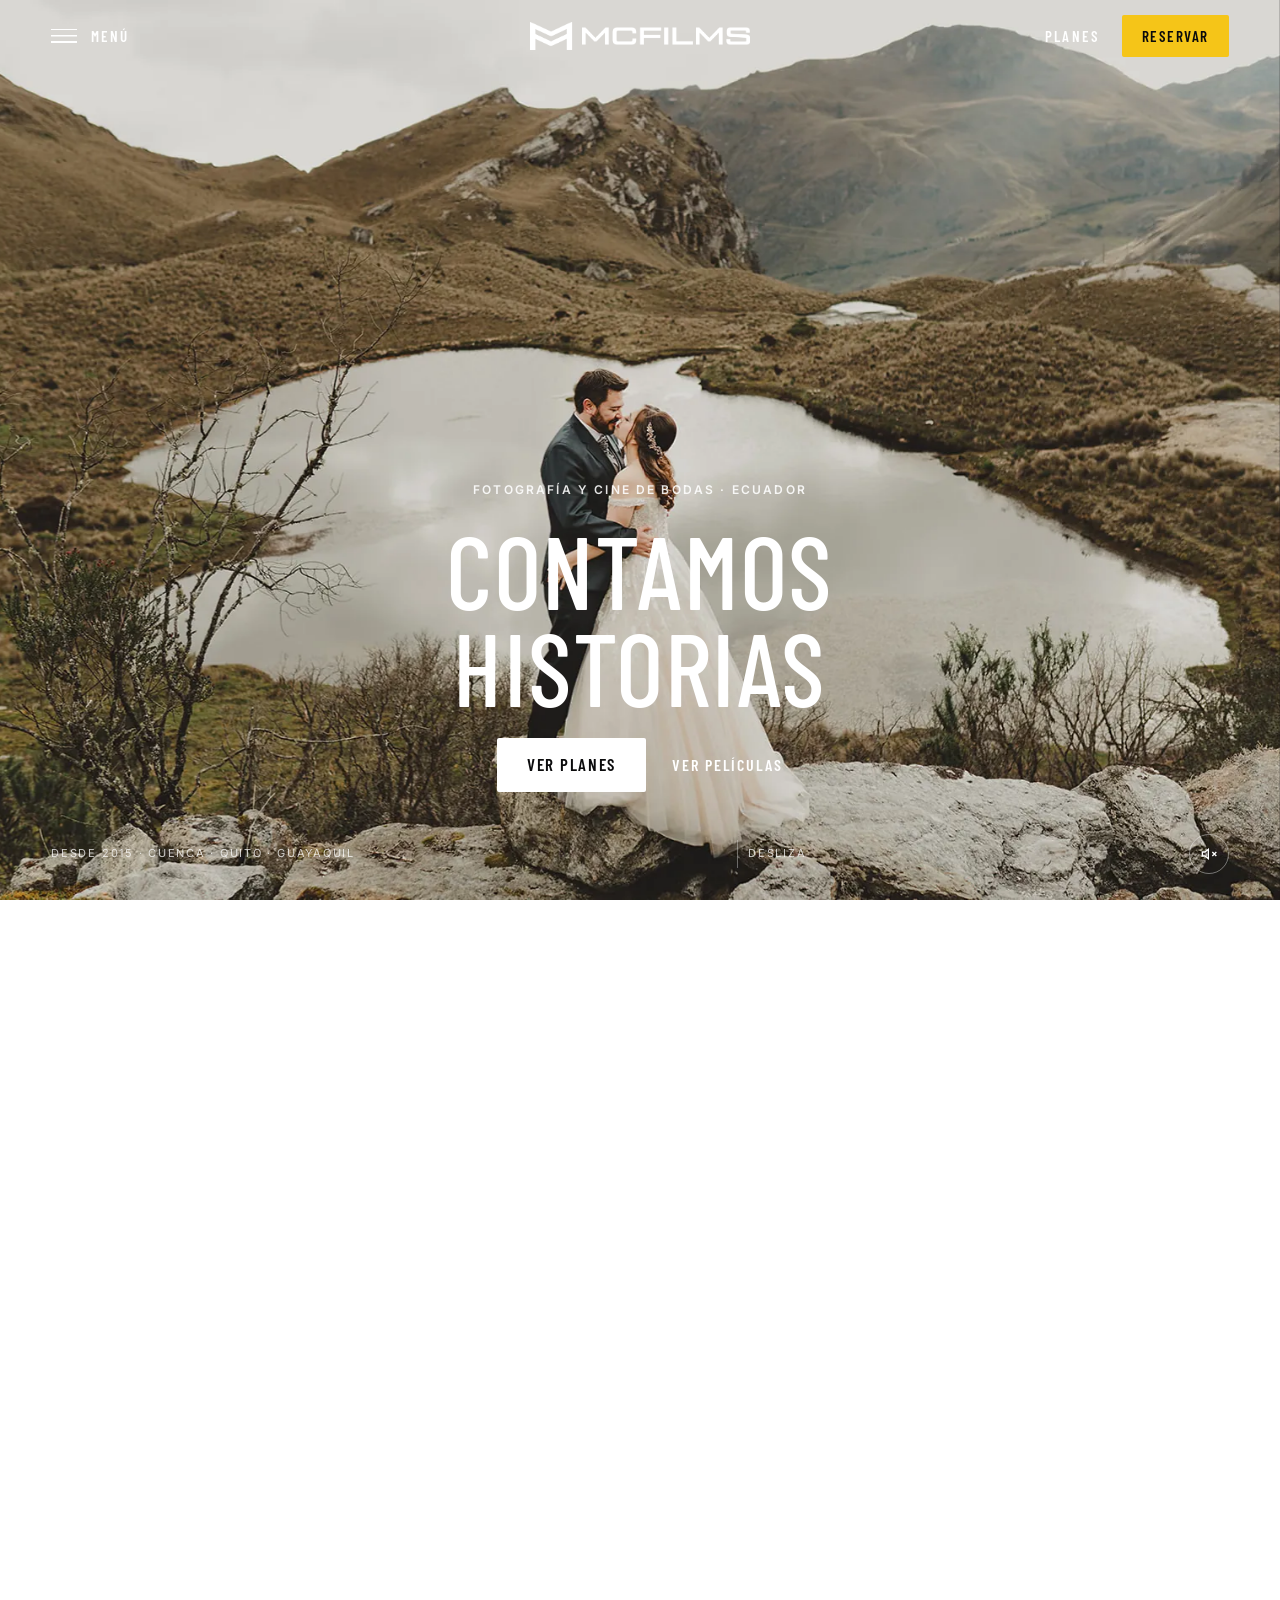
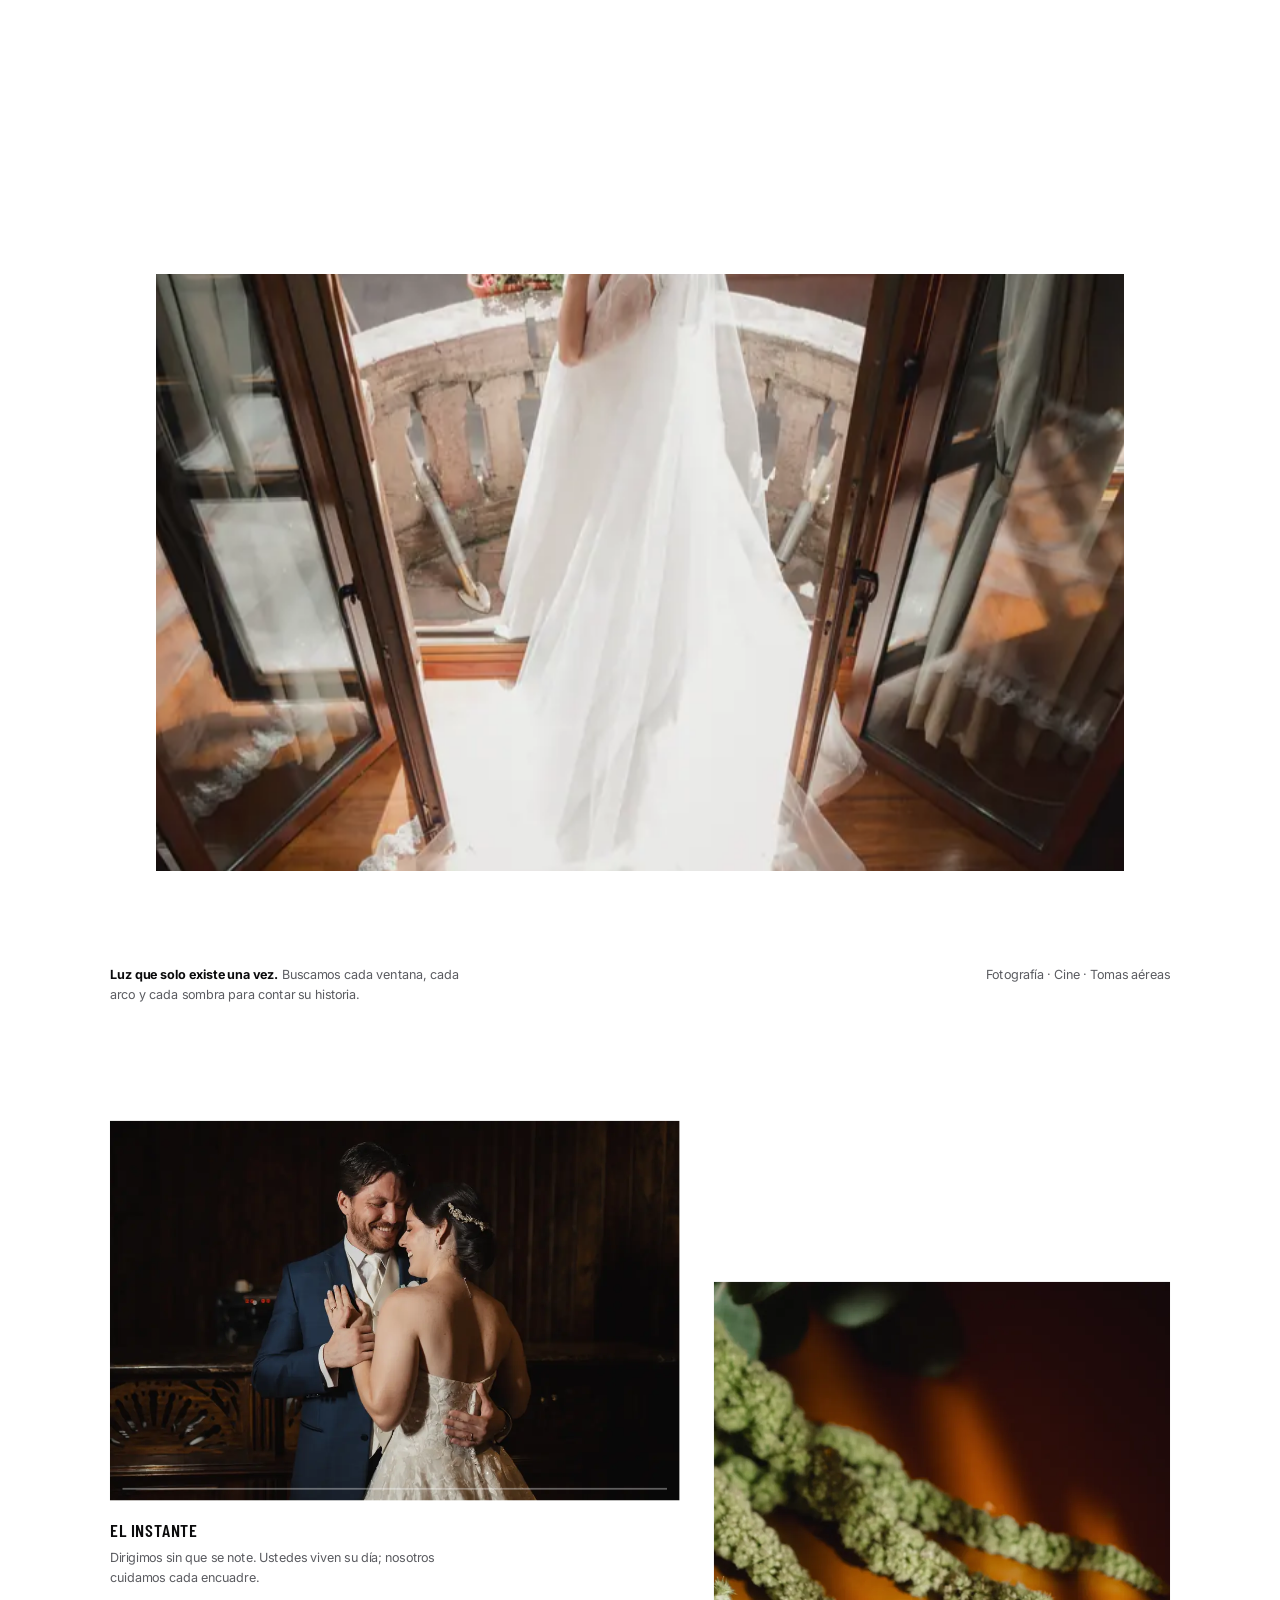
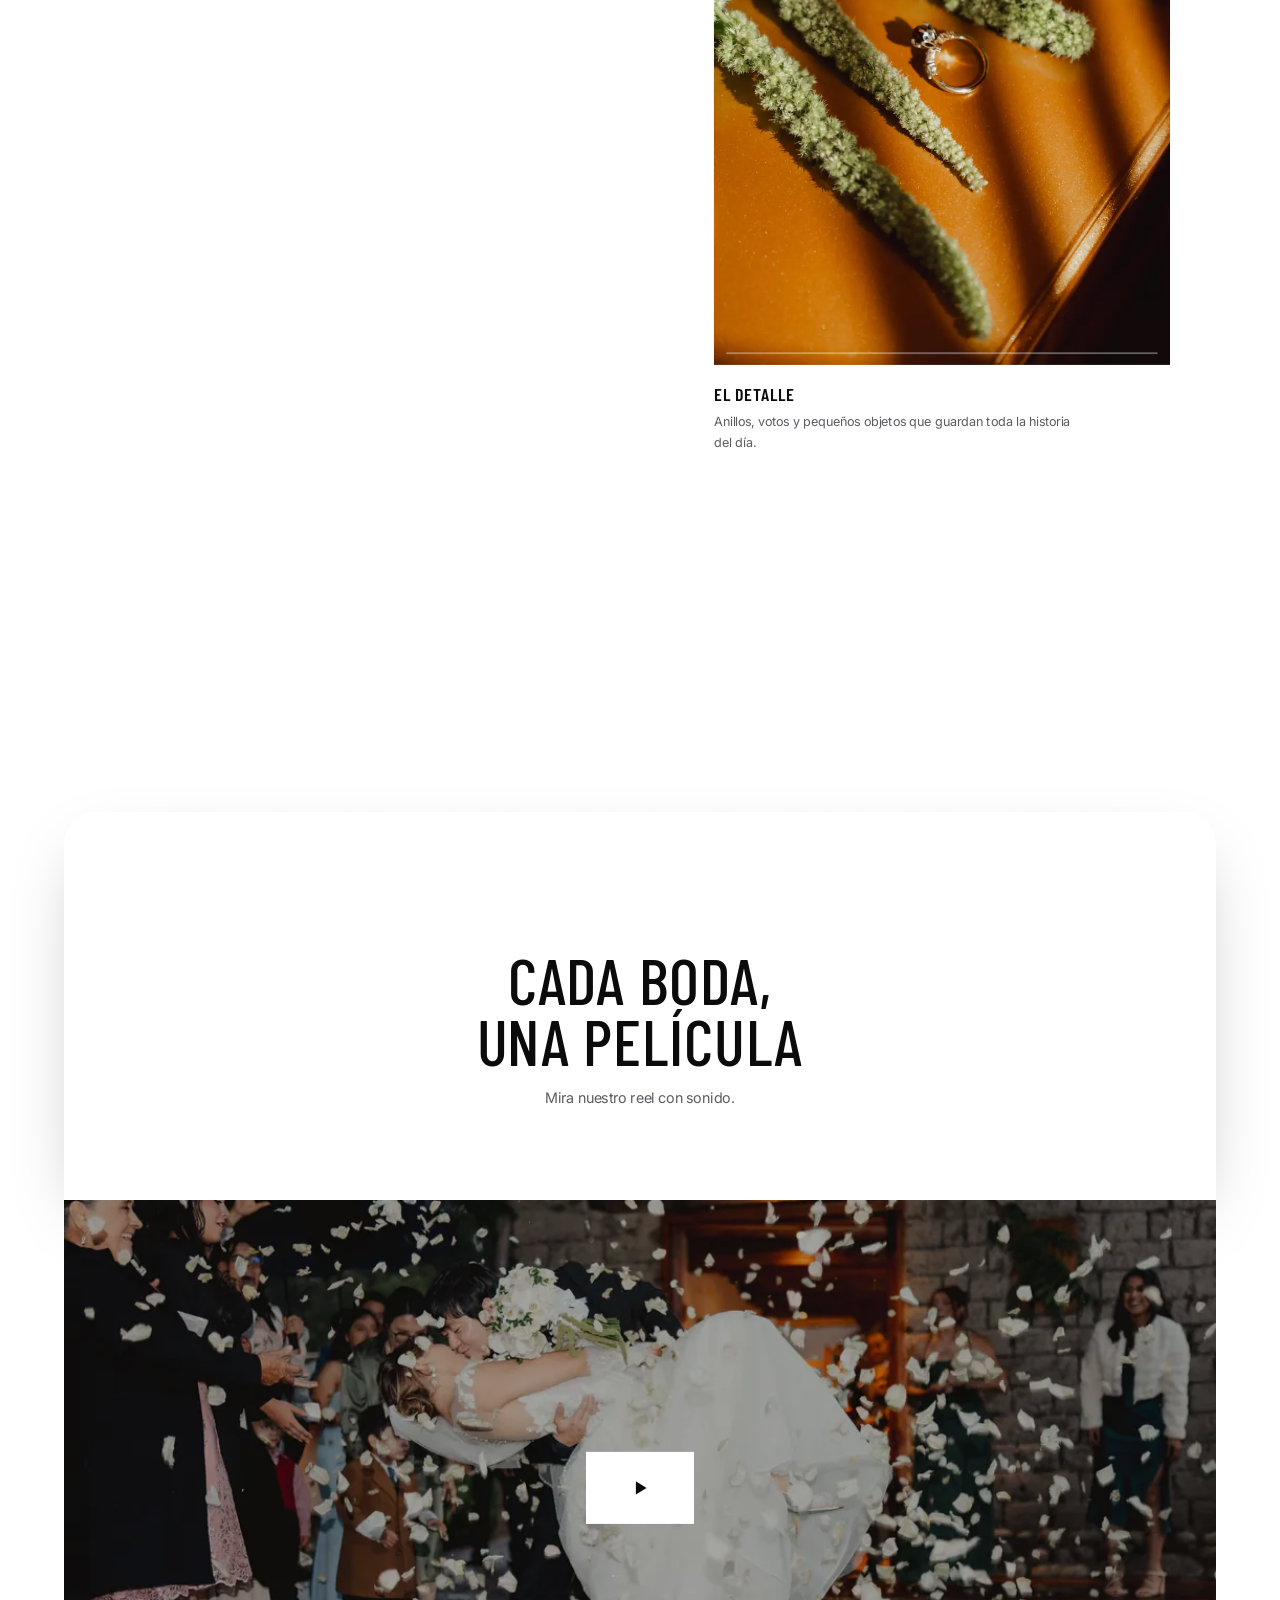
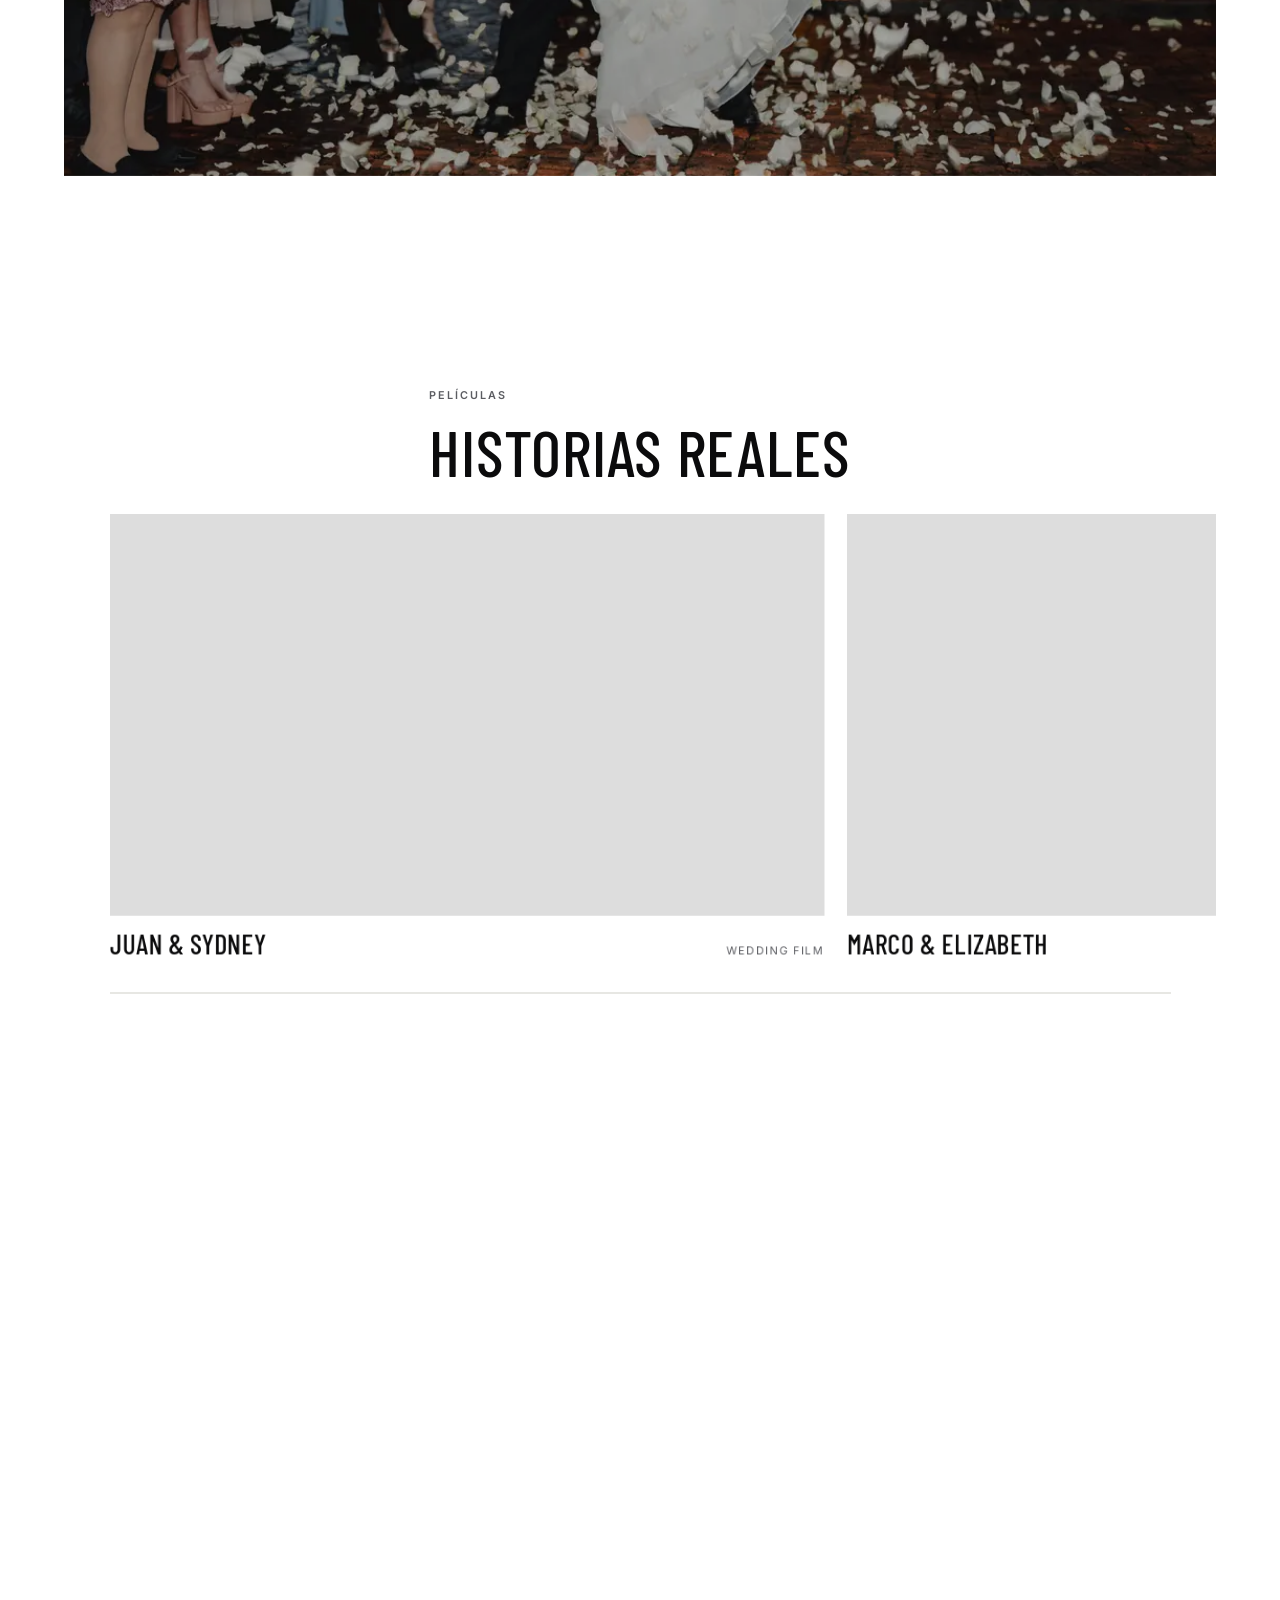
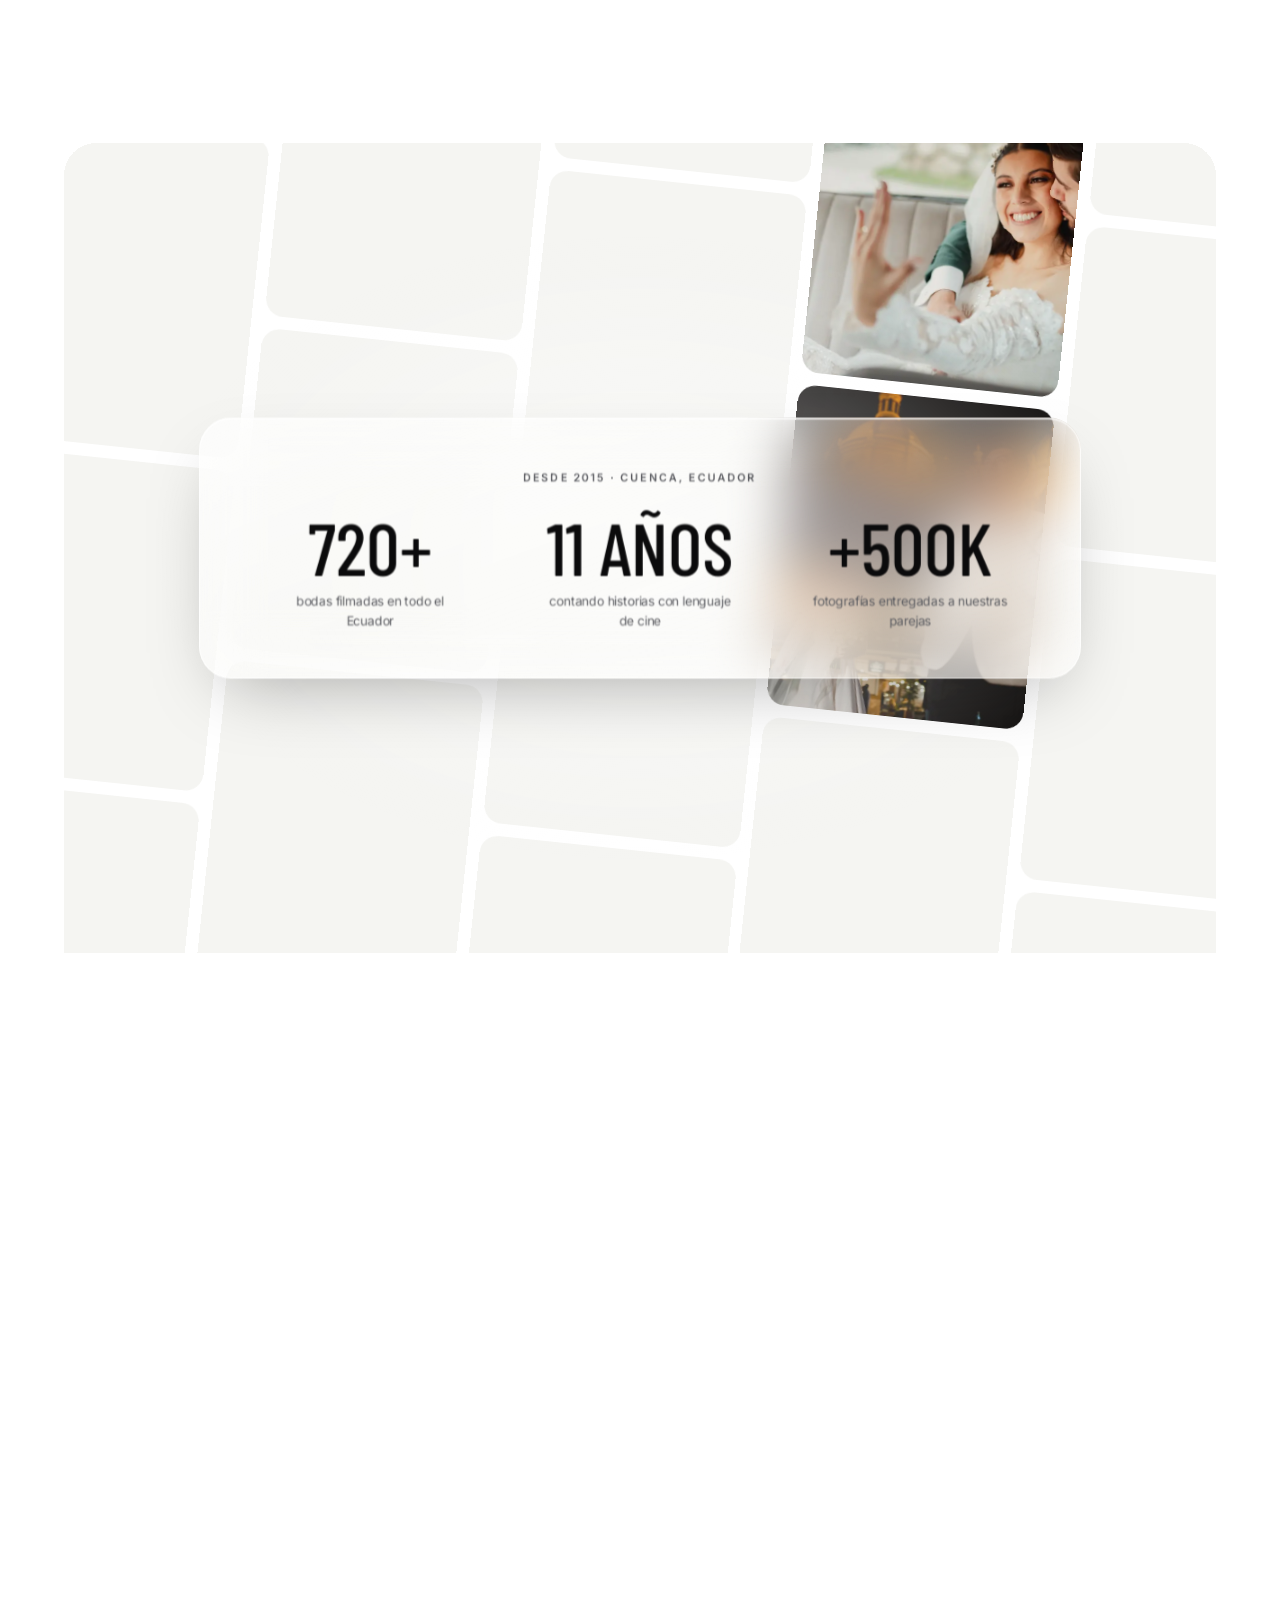
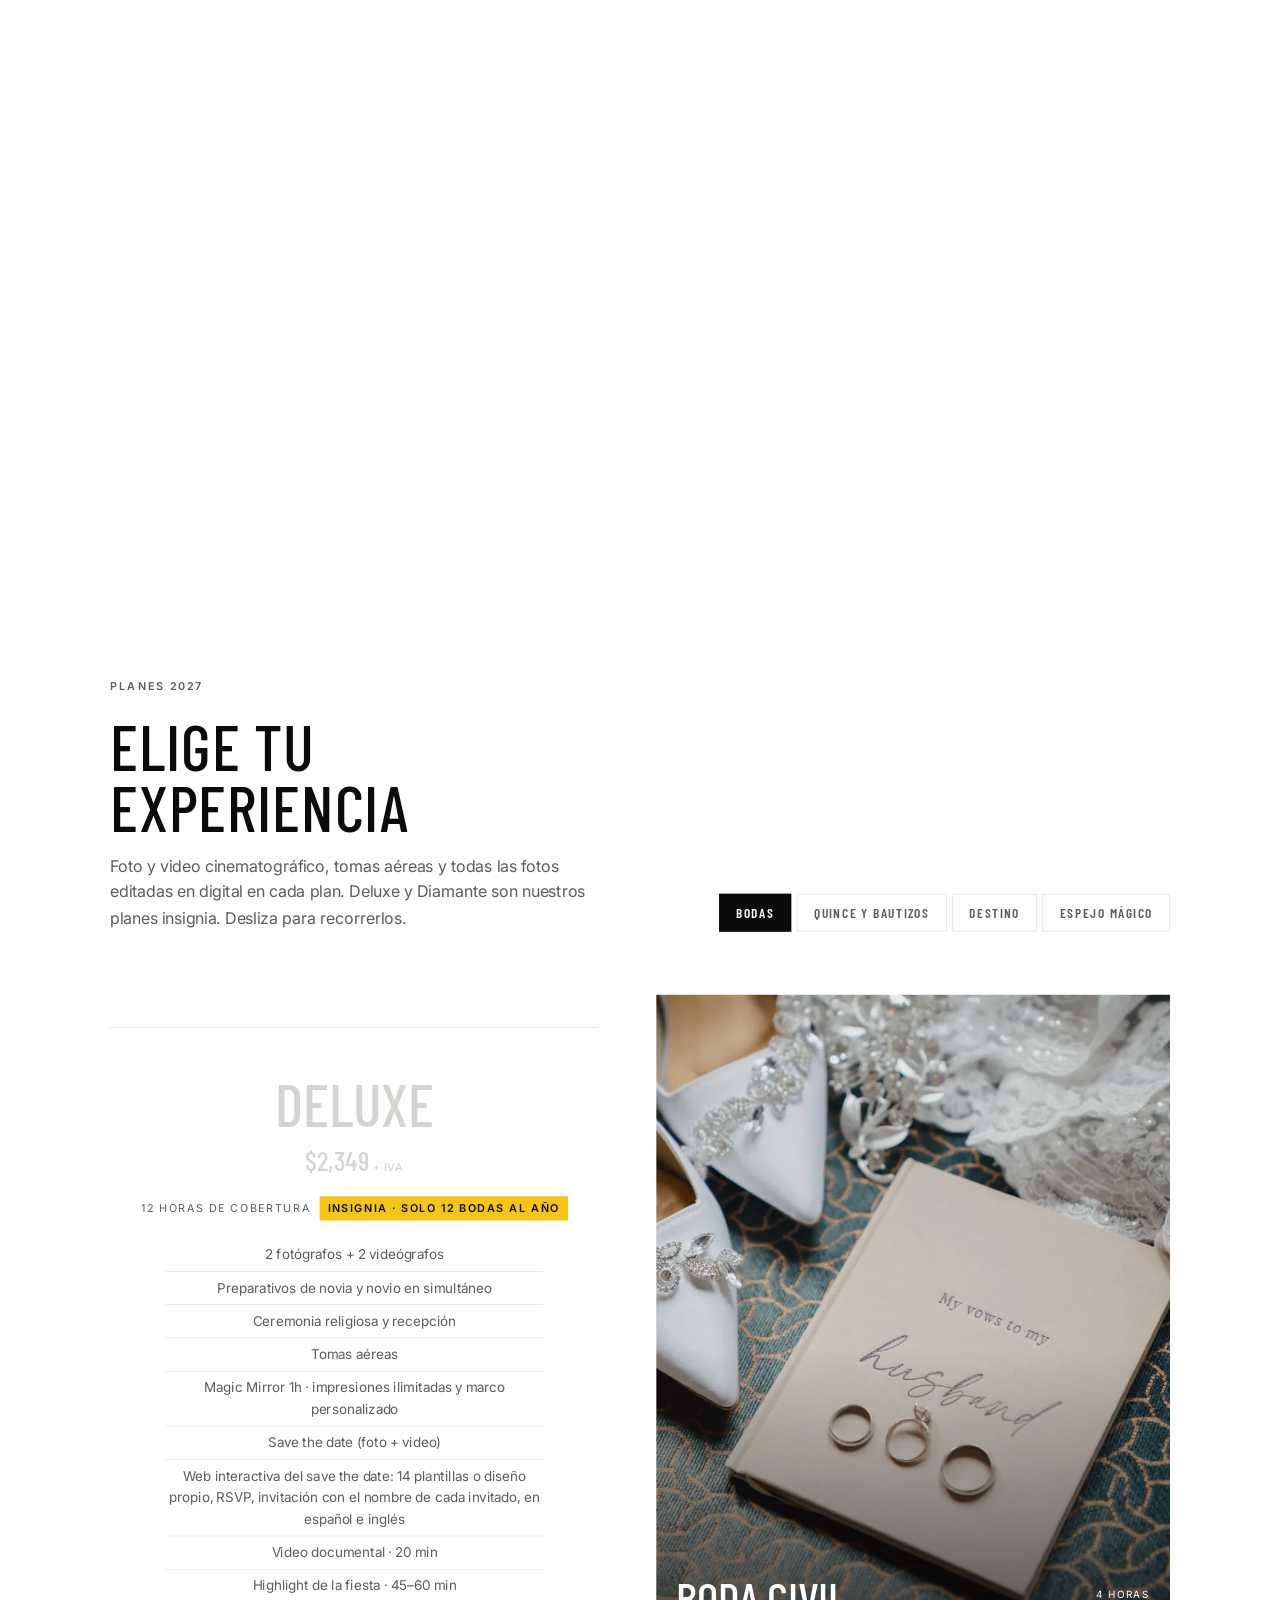
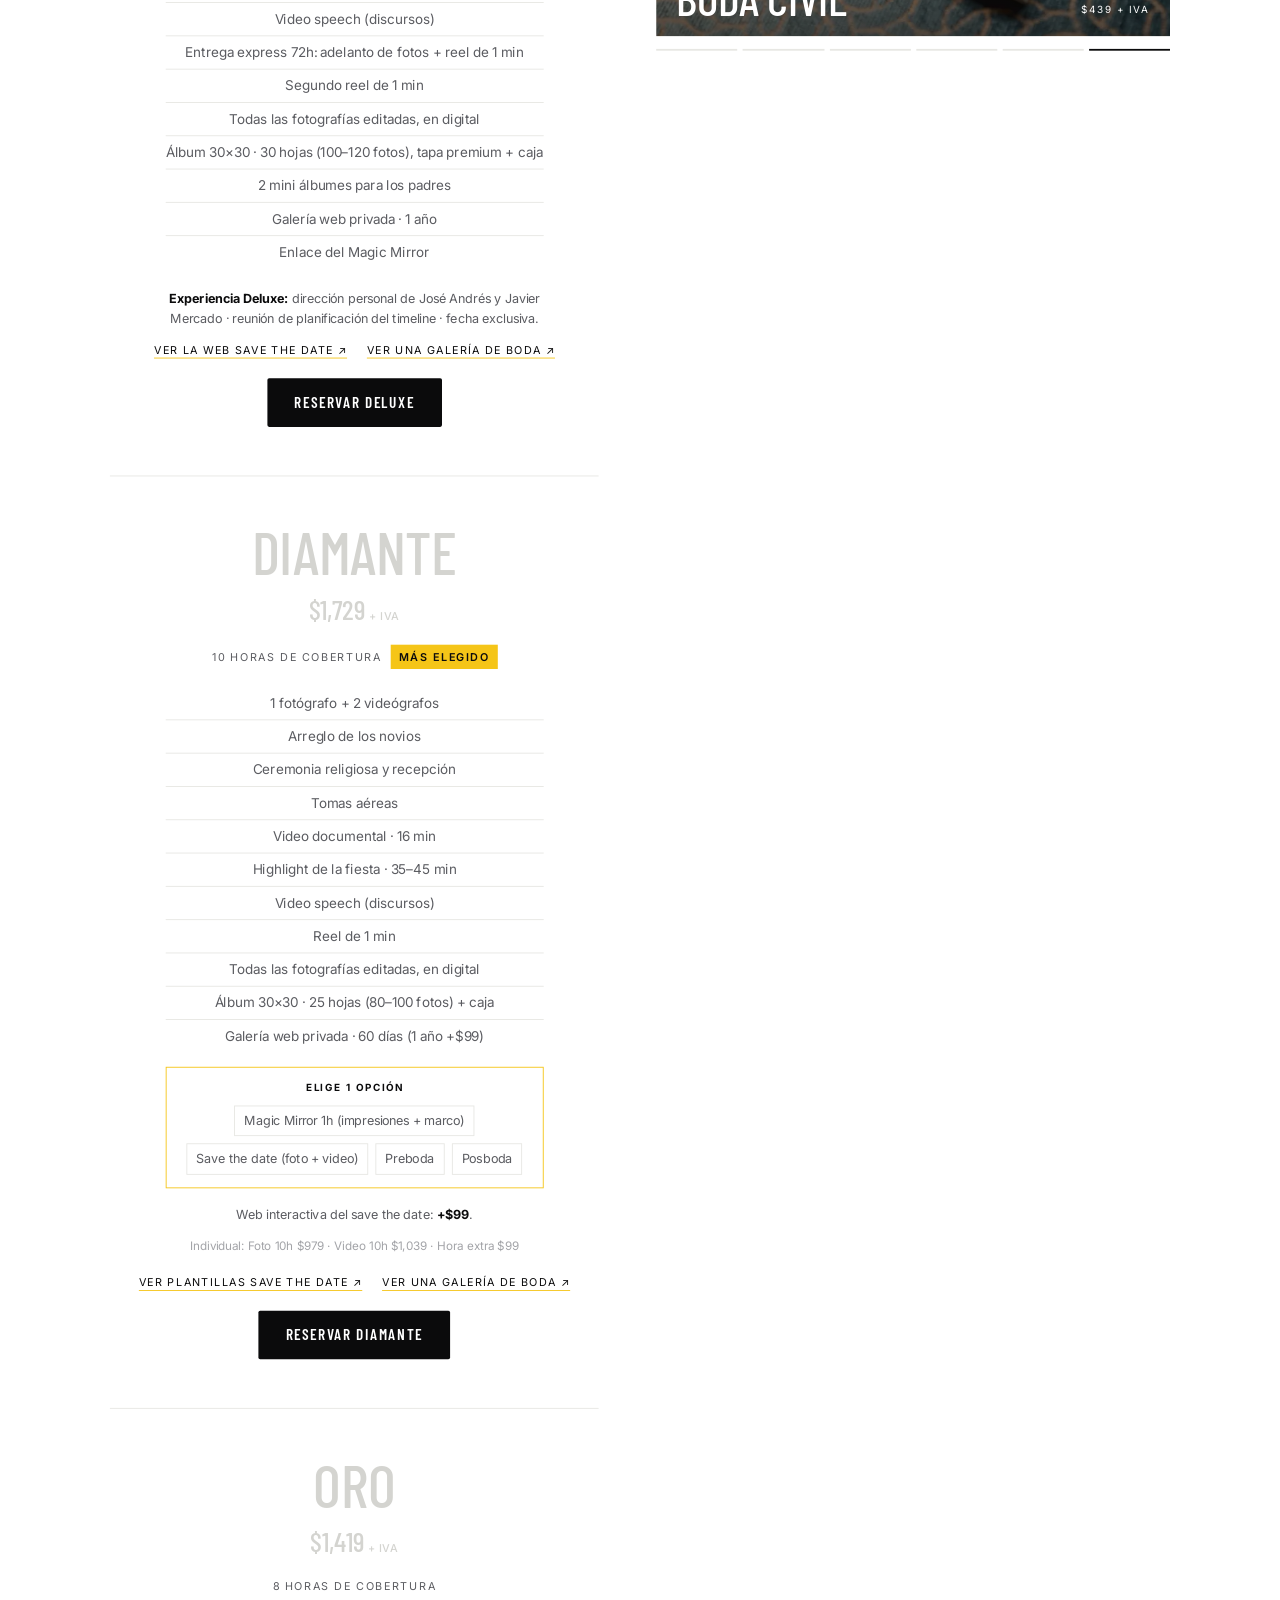
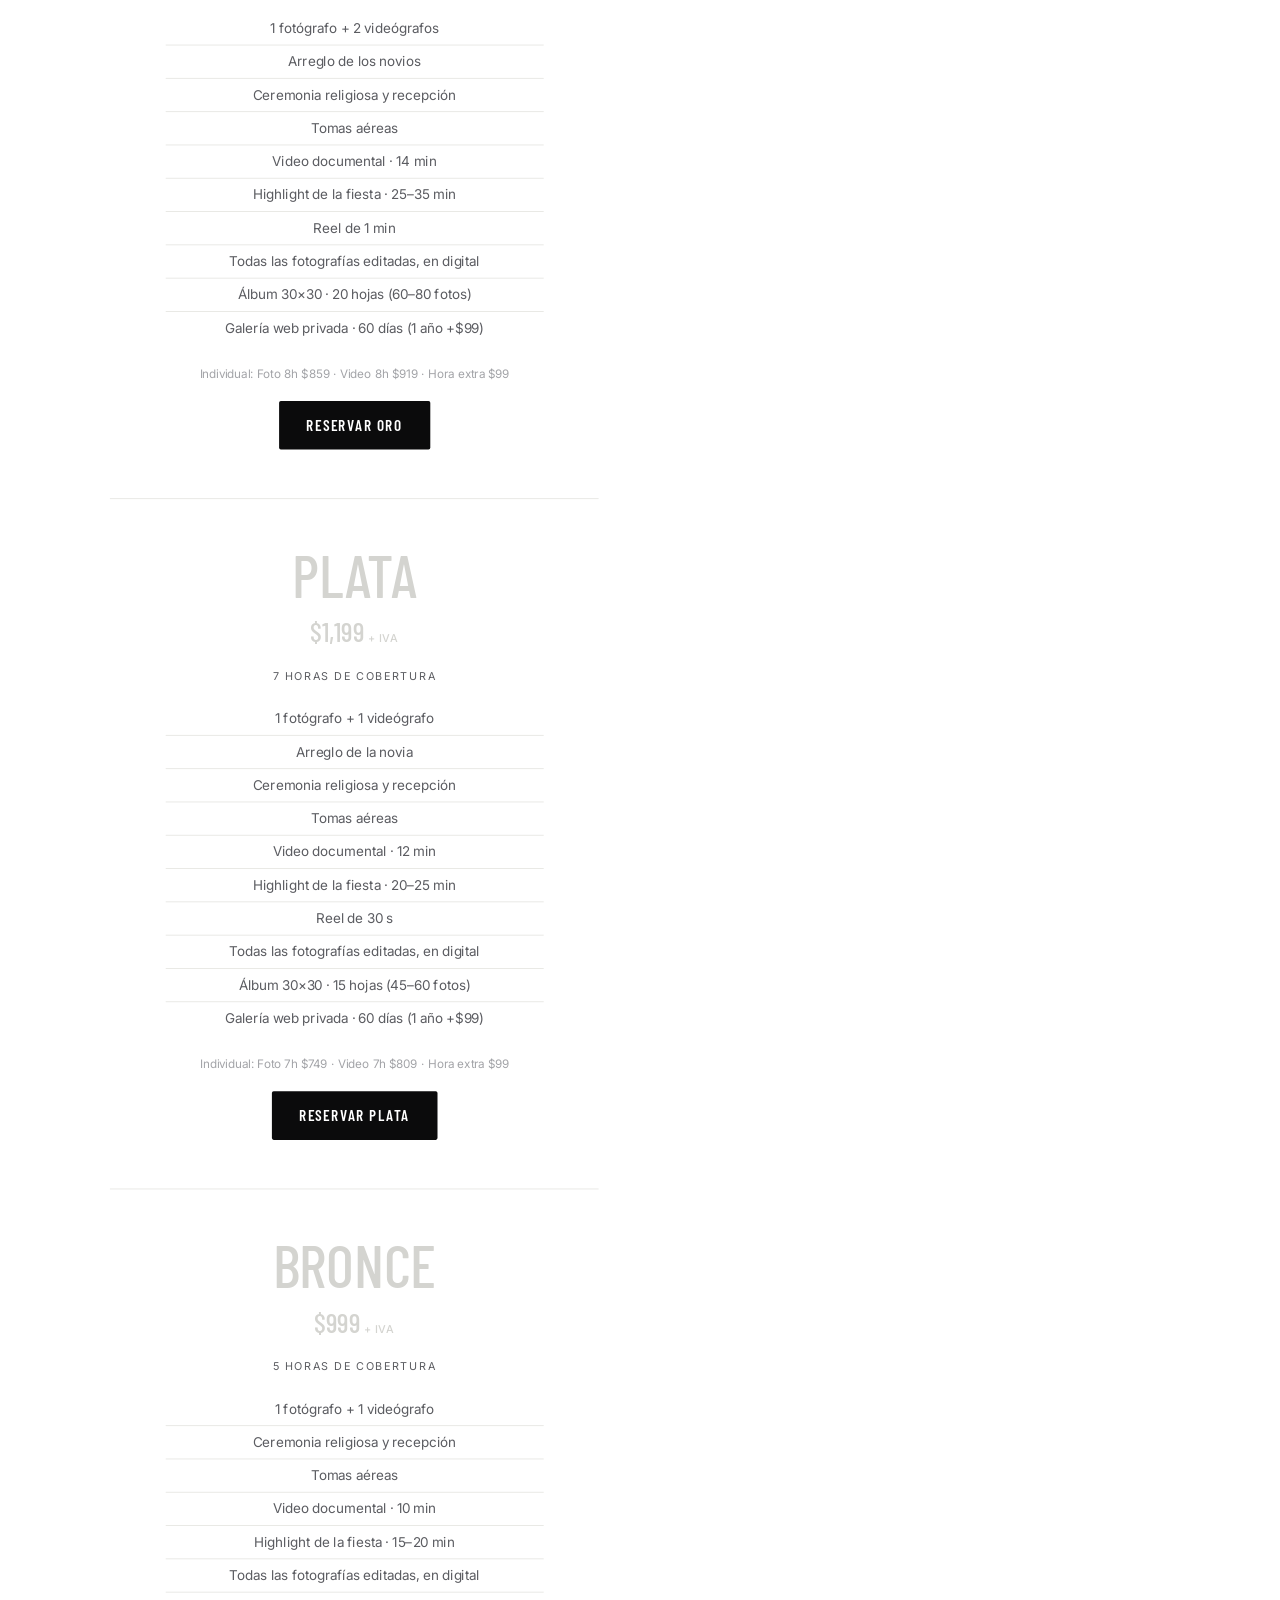
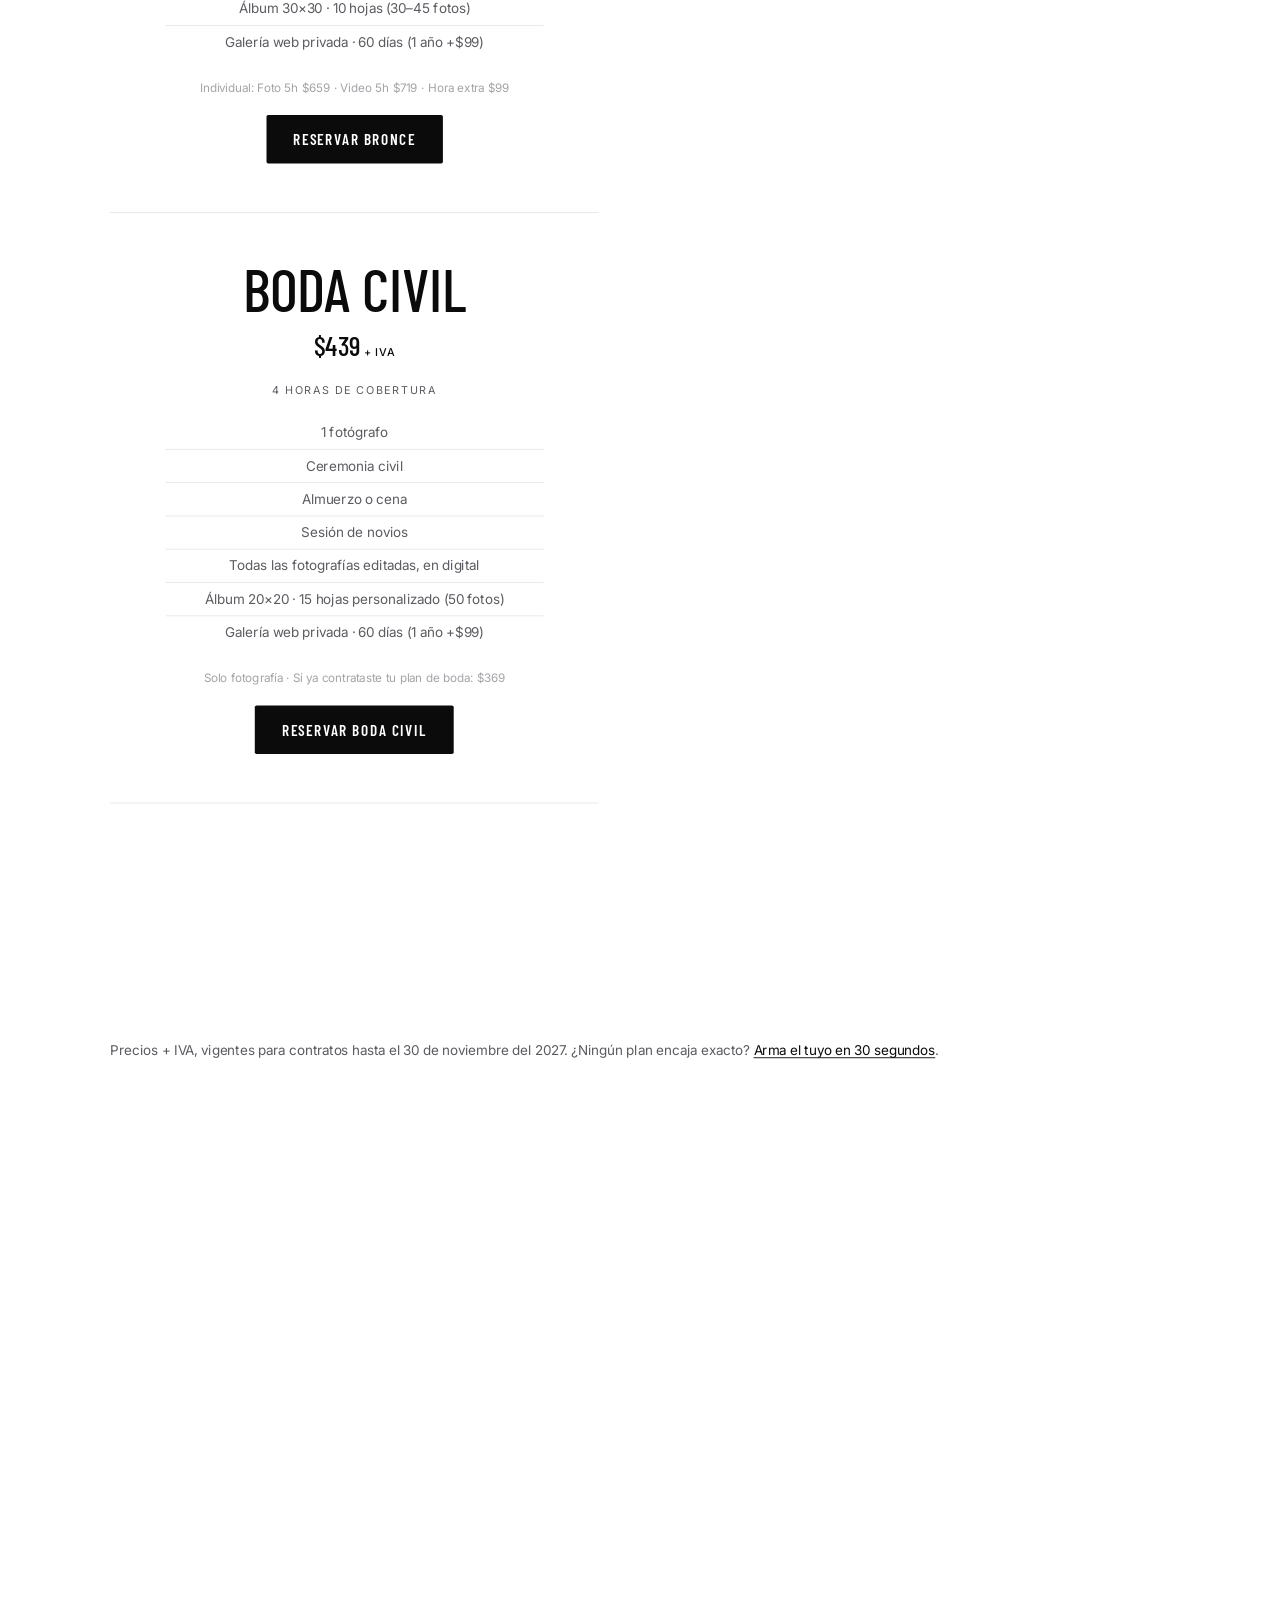
==== commit da9de217: "Arma tu plan desglosado: producción, horas por persona, precio por cada momento (casas, ceremonias, " ====
--- a/index.html
+++ b/index.html
@@ -23,7 +23,7 @@
 <link rel="preconnect" href="https://fonts.gstatic.com" crossorigin>
 <link href="https://fonts.googleapis.com/css2?family=Barlow+Condensed:wght@400;500;600&family=Inter:wght@400;500;600&display=swap" rel="stylesheet">
 <link rel="preload" as="image" href="assets/img/lago-s.webp" imagesrcset="assets/img/lago-s.webp 1100w, assets/img/lago.webp 2400w" imagesizes="100vw" fetchpriority="high">
-<link rel="stylesheet" href="assets/styles.css?v=1793610000">
+<link rel="stylesheet" href="assets/styles.css?v=1793660000">
 
 <script type="application/ld+json">
 {
@@ -289,7 +289,7 @@
           <div class="b-label"><b>03 · Horas de cobertura</b><span>Paso 3 de 7</span></div>
           <div class="range-wrap">
             <div class="range-val"><span id="hrs-v">7</span><small>H</small></div>
-            <input type="range" id="hrs" min="5" max="12" step="1" value="7" aria-label="Horas de cobertura">
+            <input type="range" id="hrs" min="2" max="12" step="1" value="7" aria-label="Horas de cobertura">
           </div>
         </div>
         <div id="b-dyn"></div>
--- a/assets/styles.css
+++ b/assets/styles.css
@@ -343,6 +343,8 @@
 .extra.on .ck svg { opacity: 1; }
 .extra .pr { margin-left: auto; font-size: 14px; color: var(--ink2); white-space: nowrap; }
 .b-hint { font-size: 13px; color: var(--ink3); margin: -8px 0 14px; }
+.extra.off { opacity: .45; }
+.sum-warn span { color: var(--y); }
 .b-sub { font-size: 11px; letter-spacing: .16em; text-transform: uppercase; color: var(--ink2); margin: 22px 0 10px; }
 .seg-album { grid-template-columns: repeat(6, 1fr); }
 .seg-album .opt { padding: 12px 10px; text-align: center; }
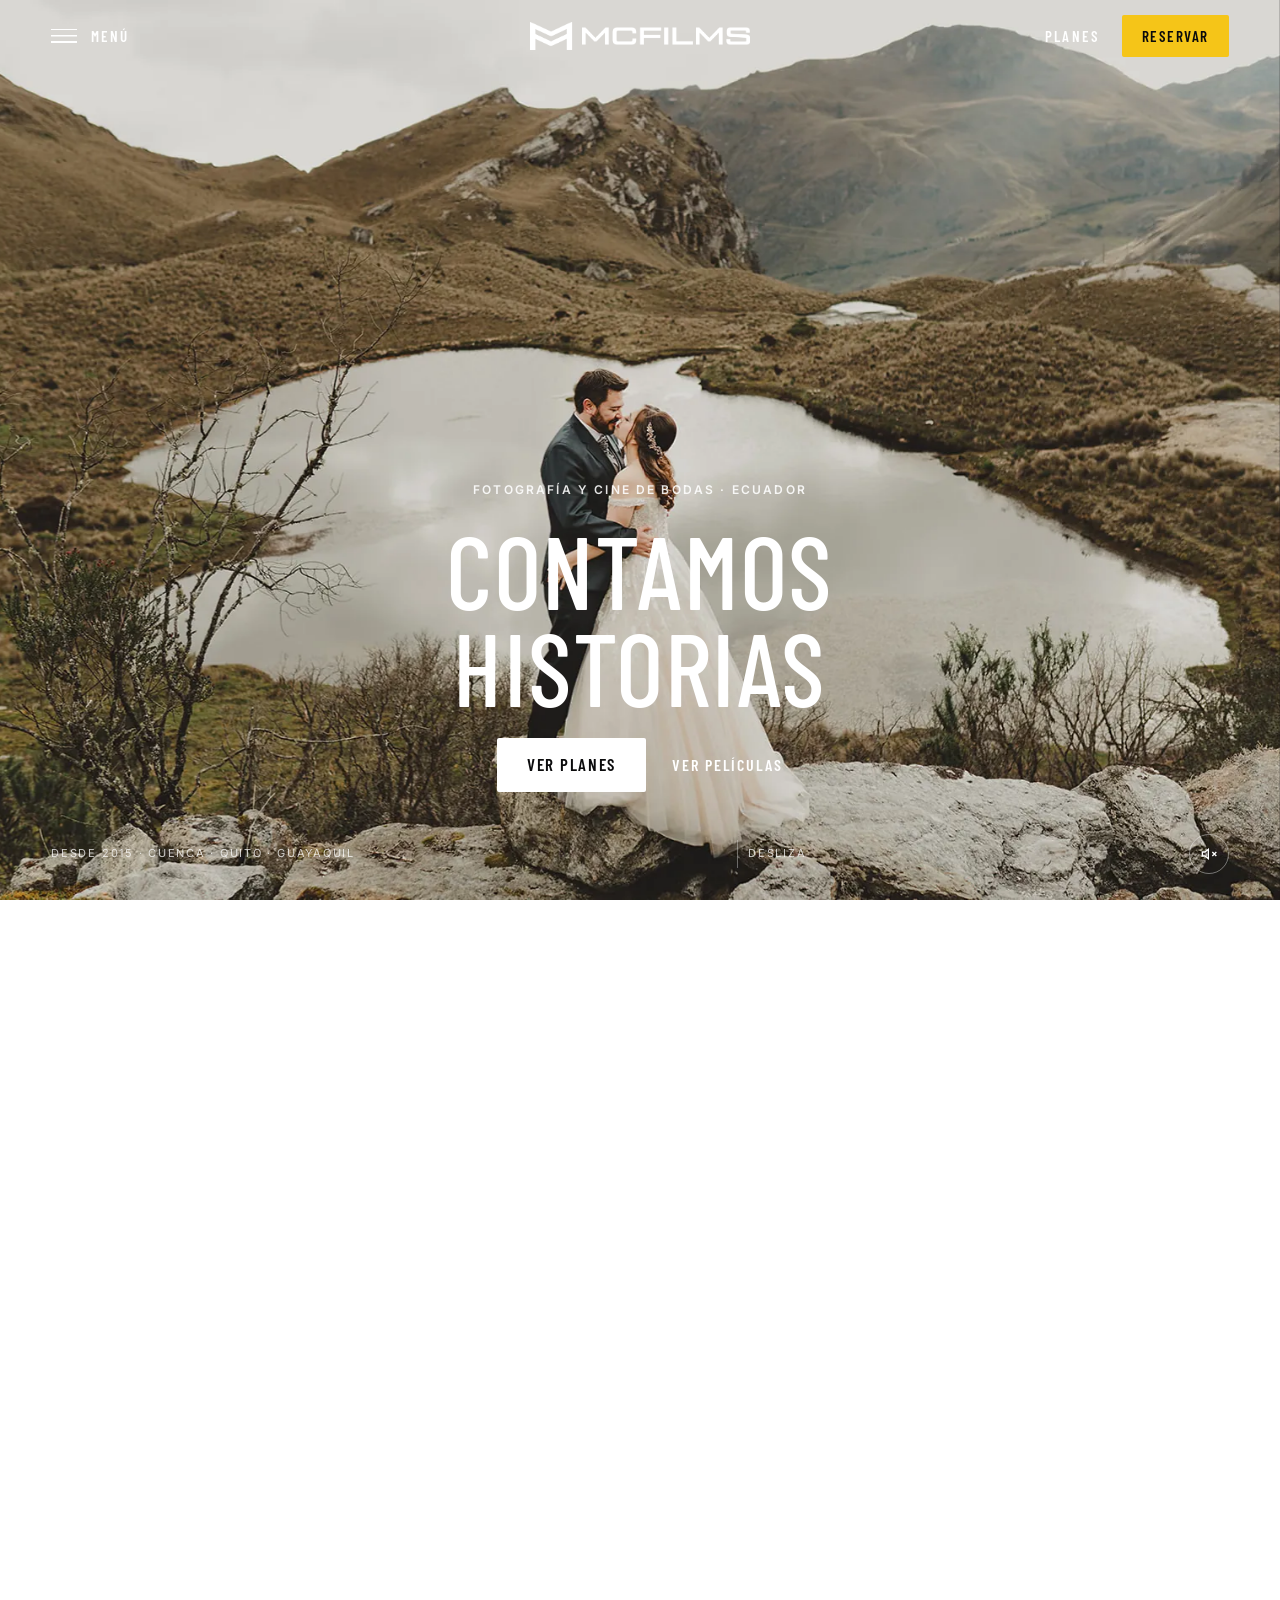
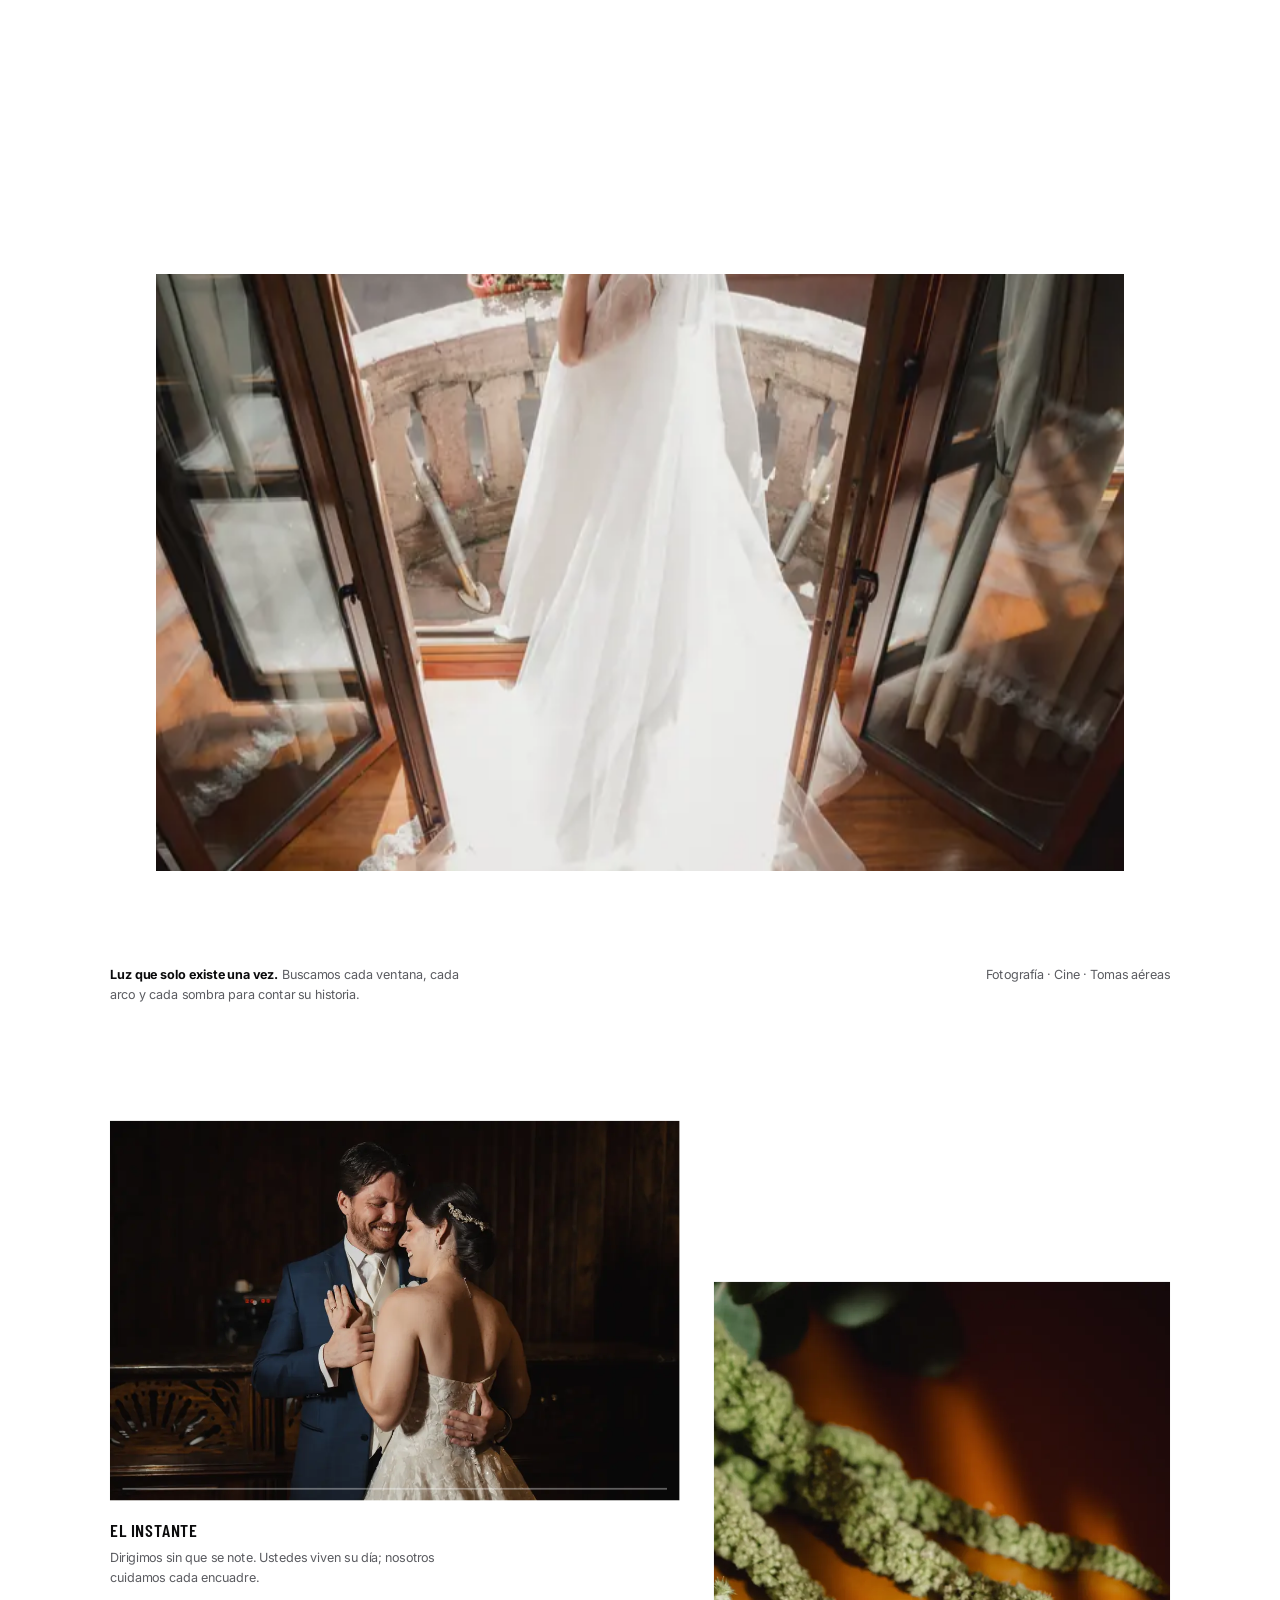
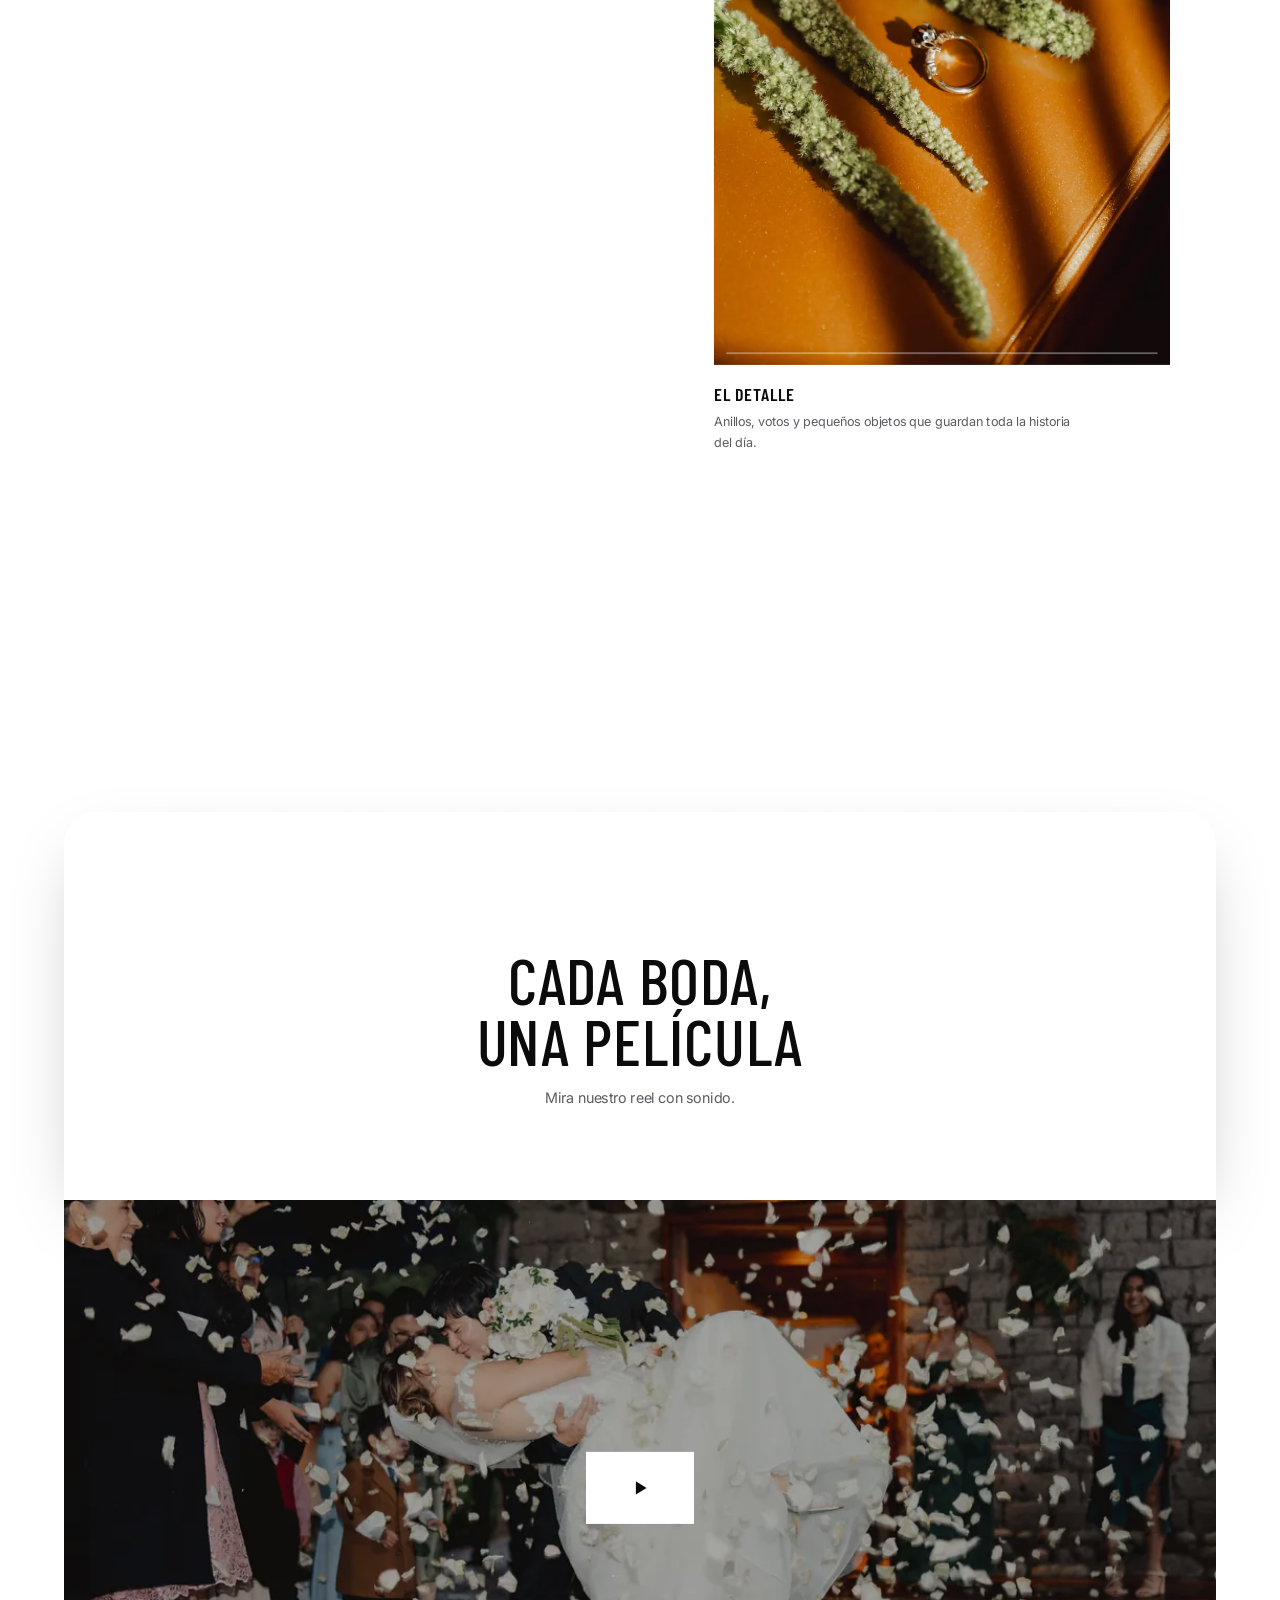
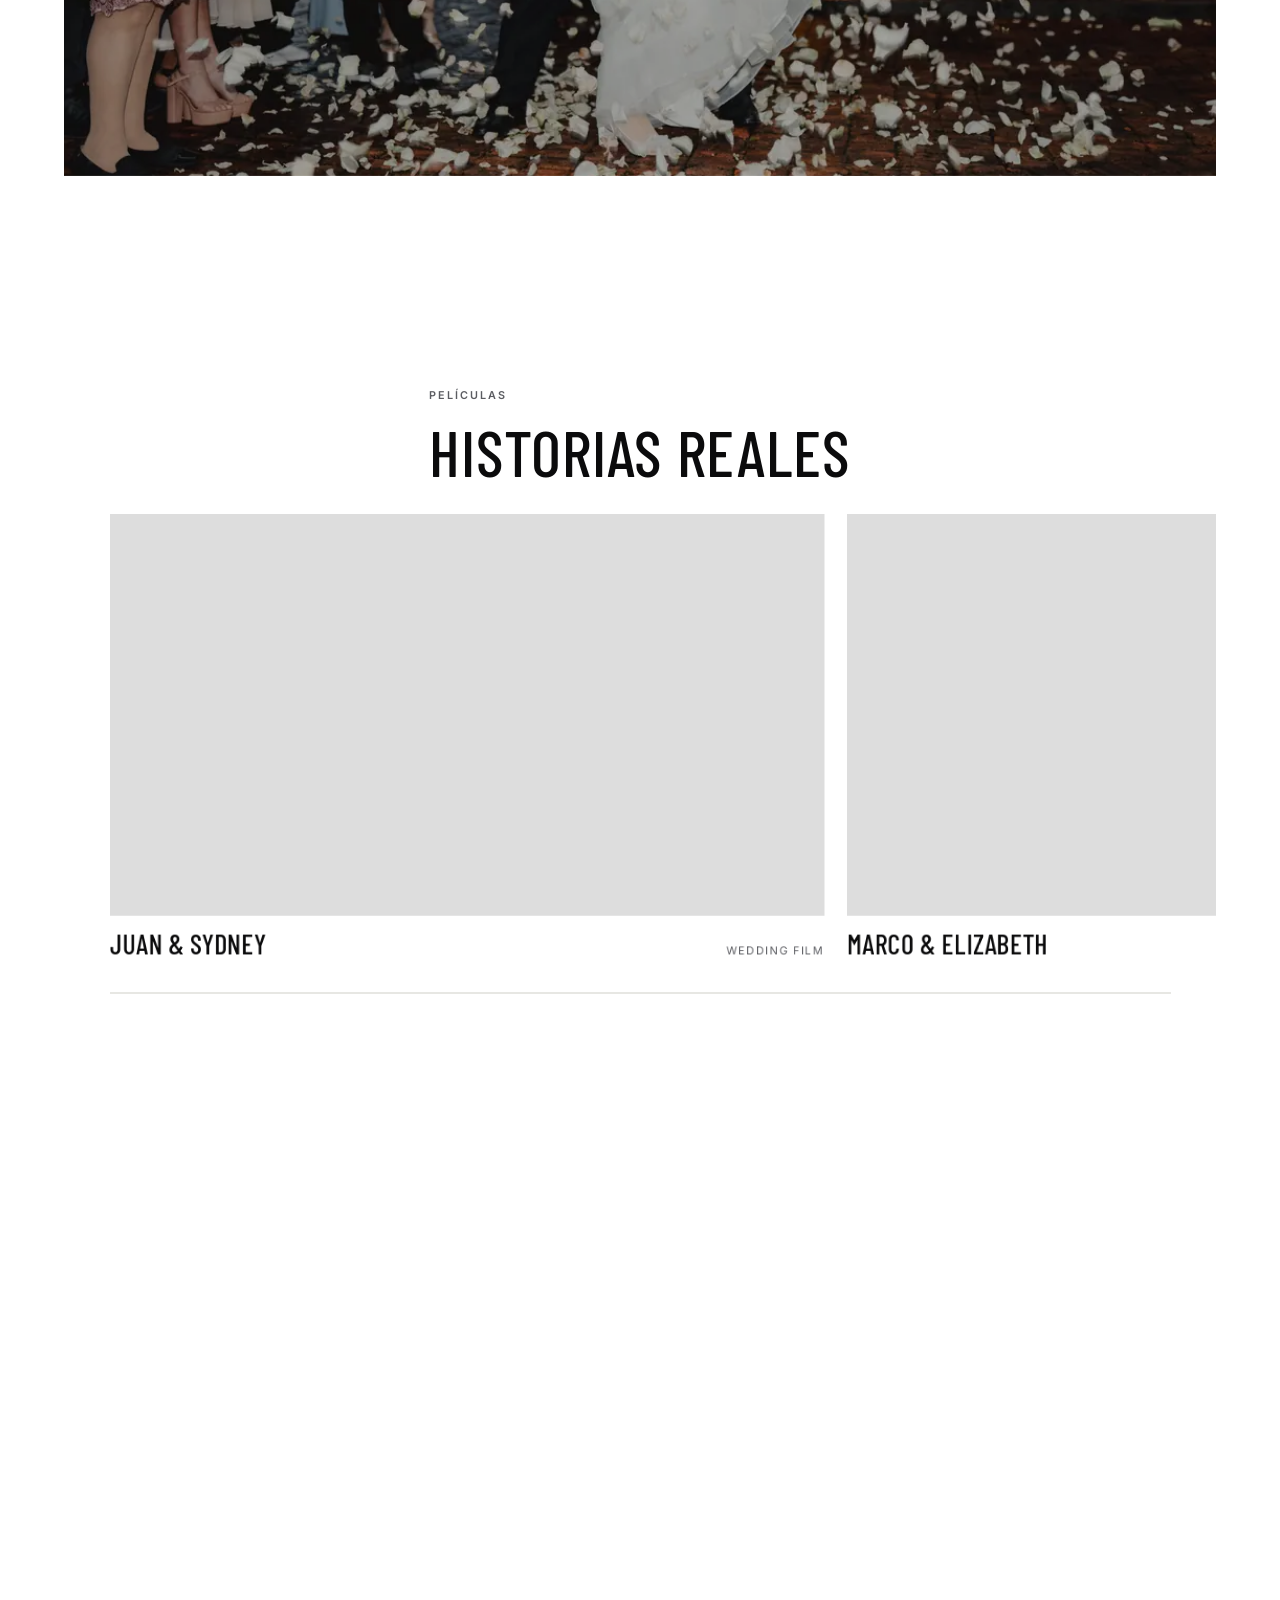
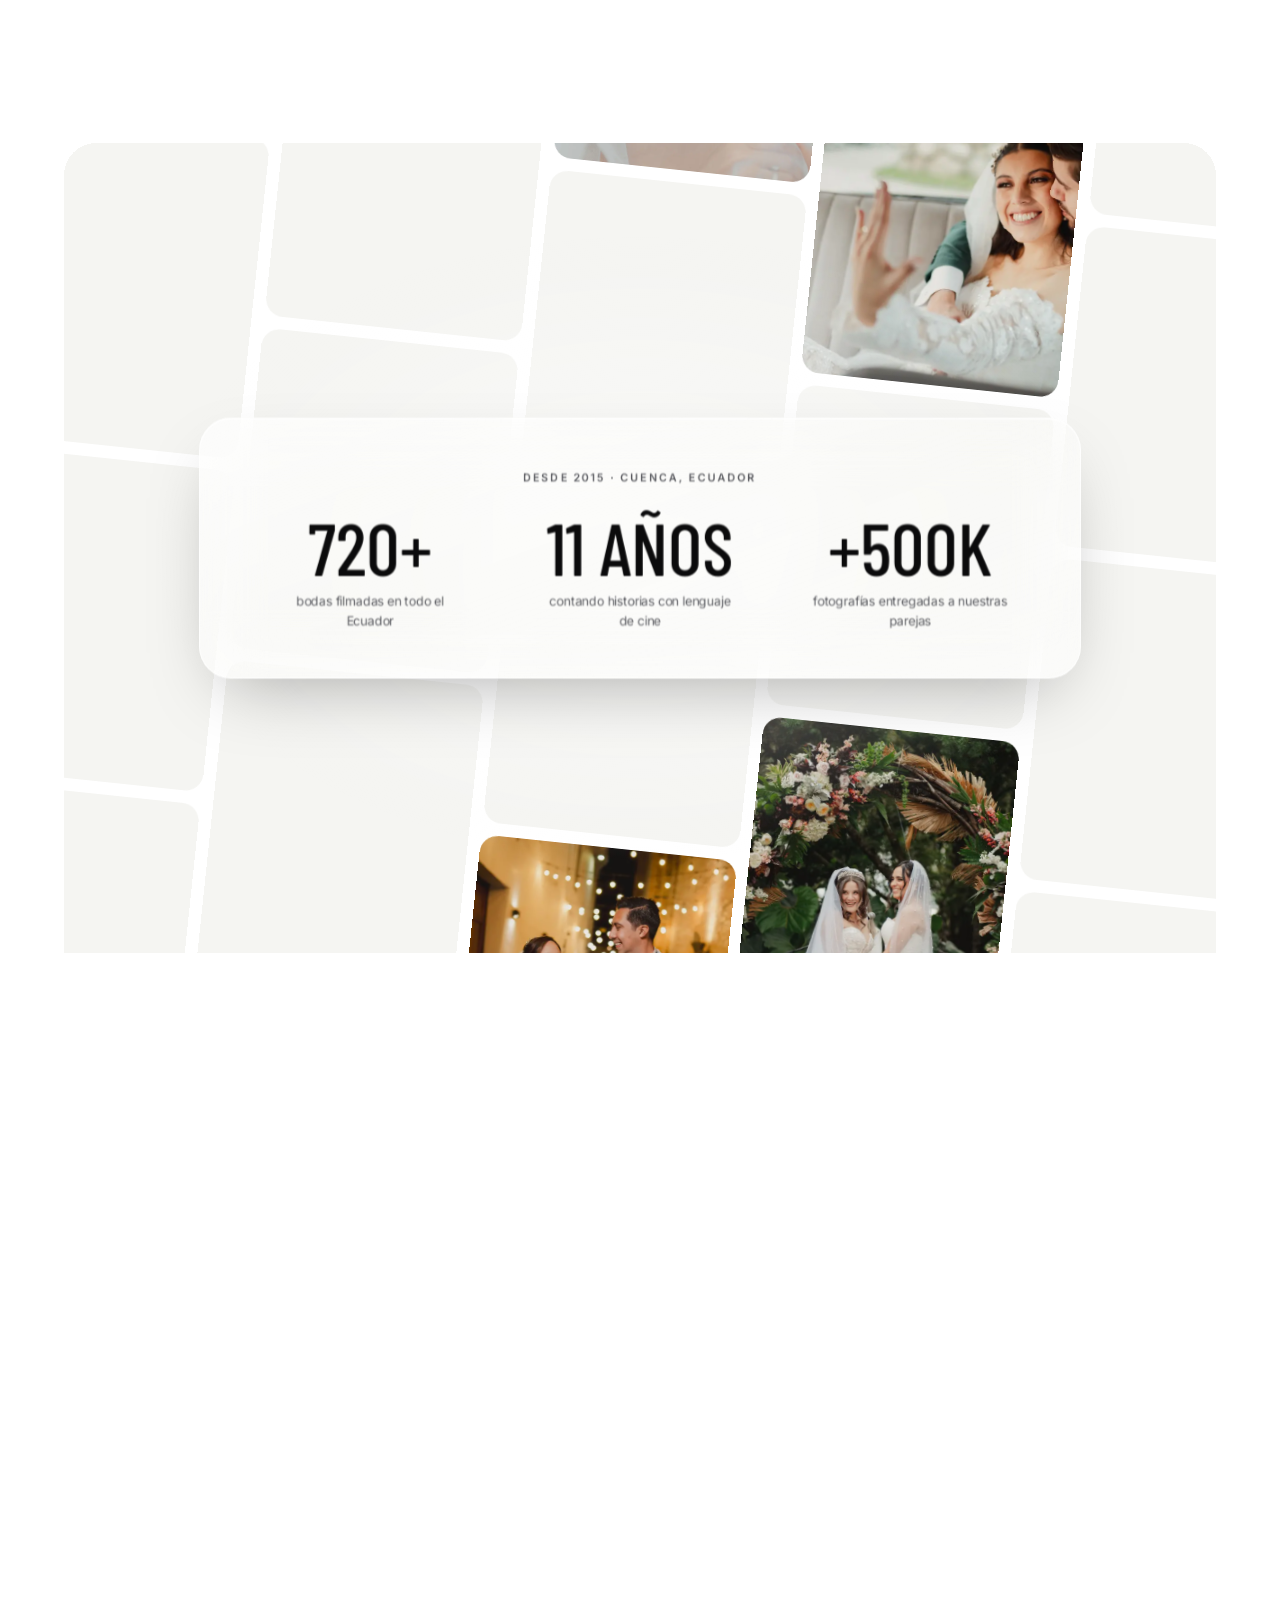
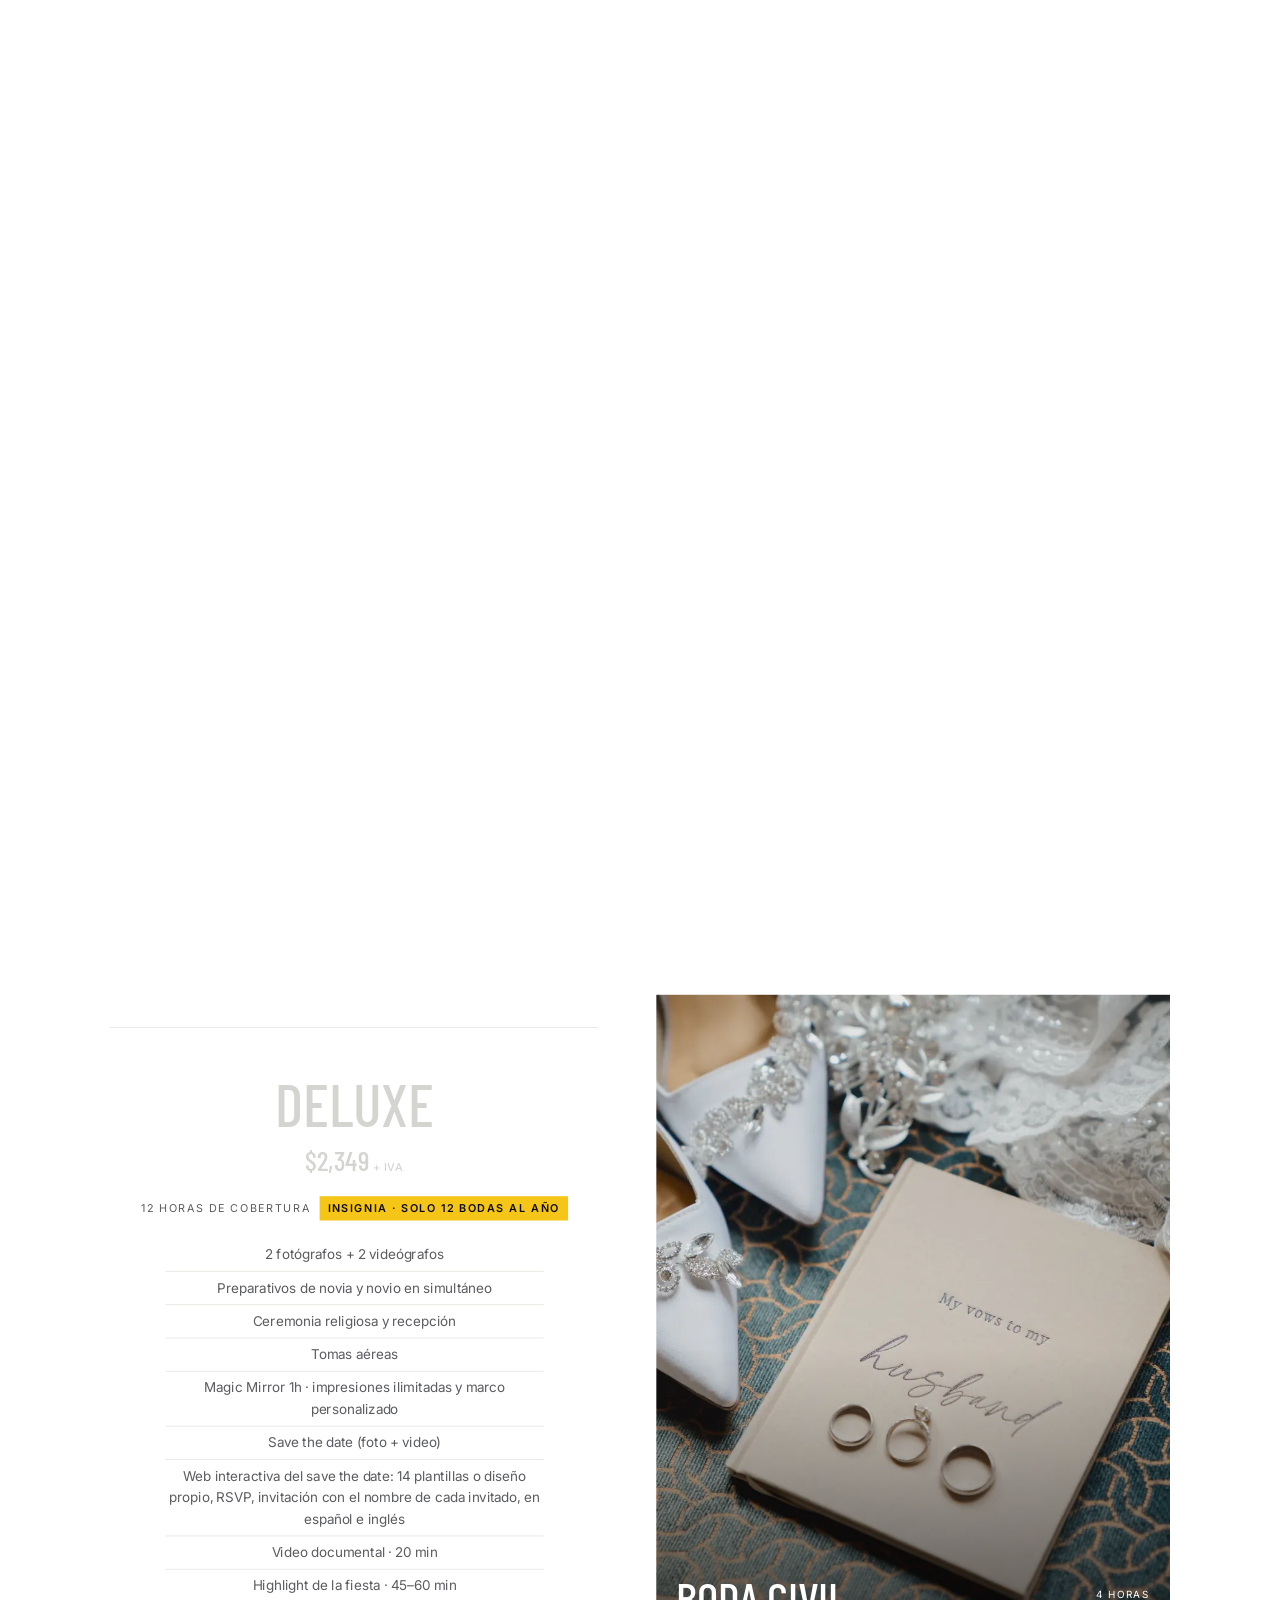
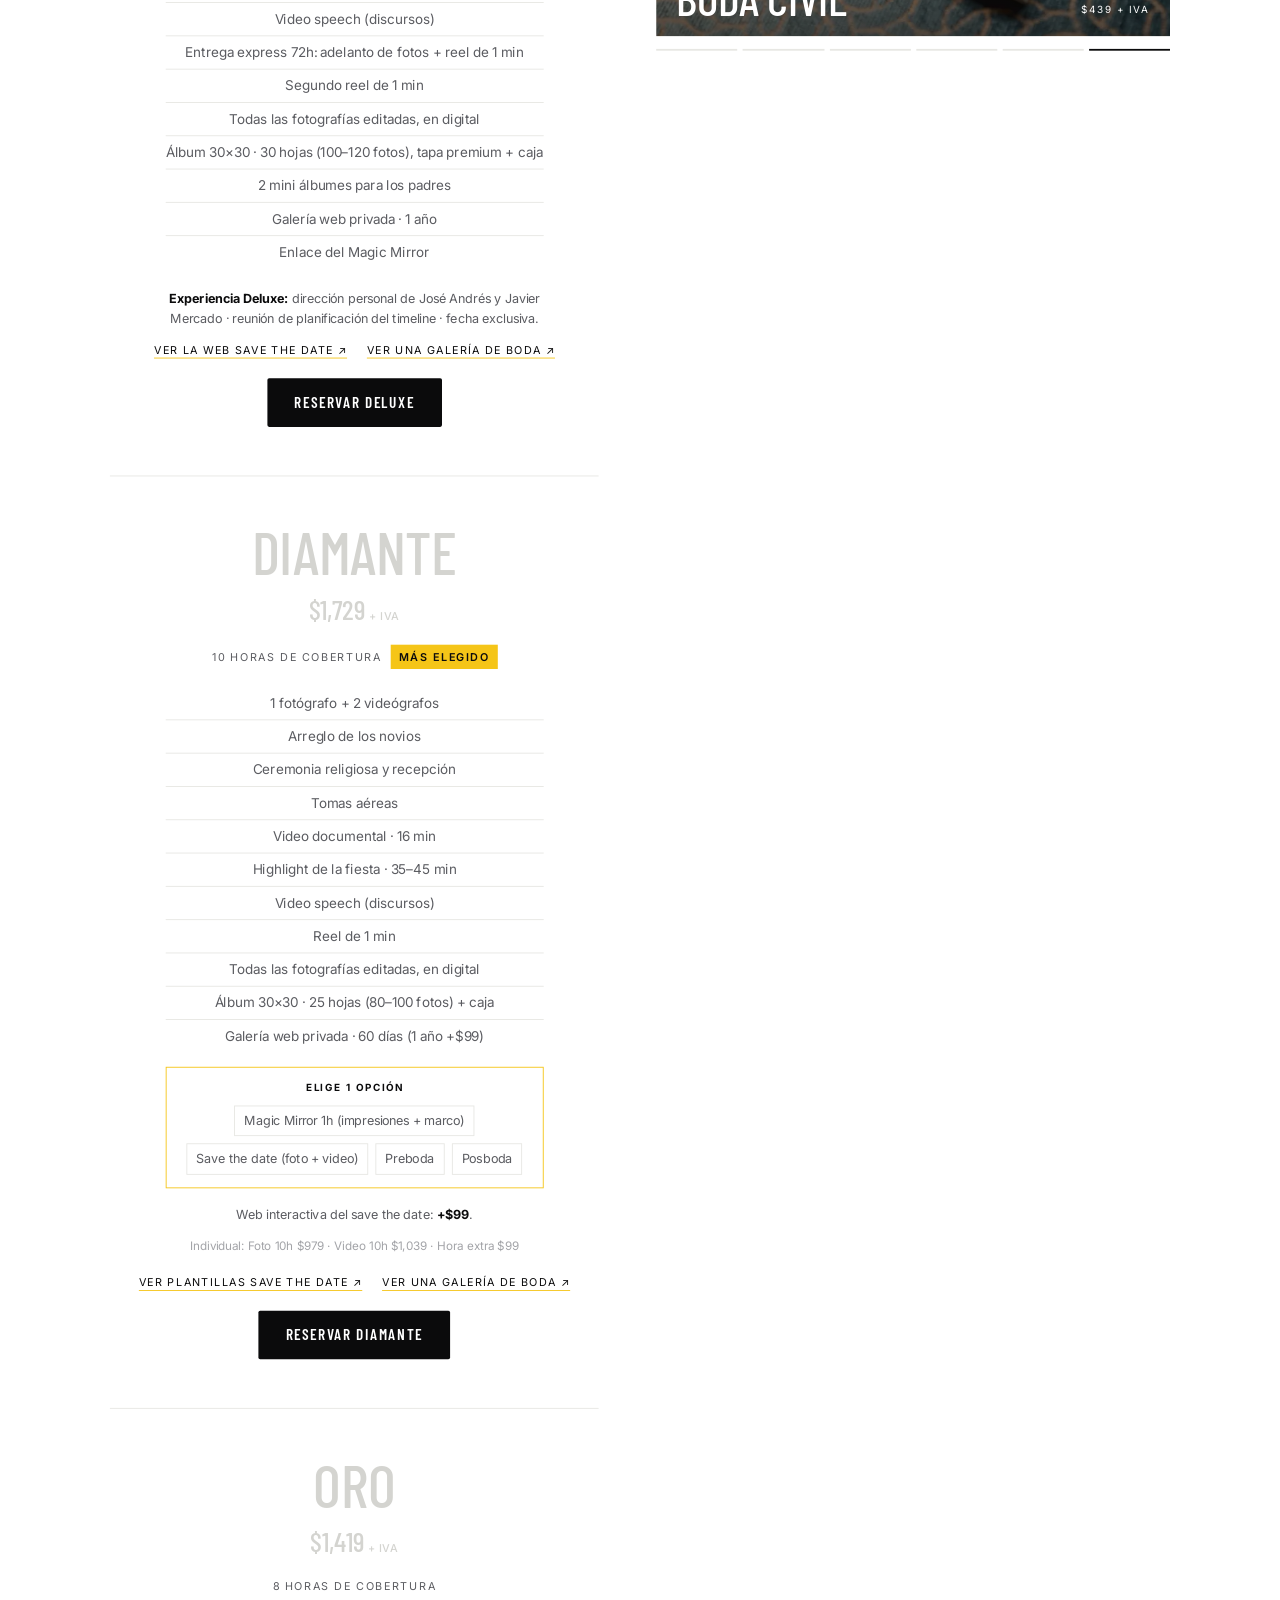
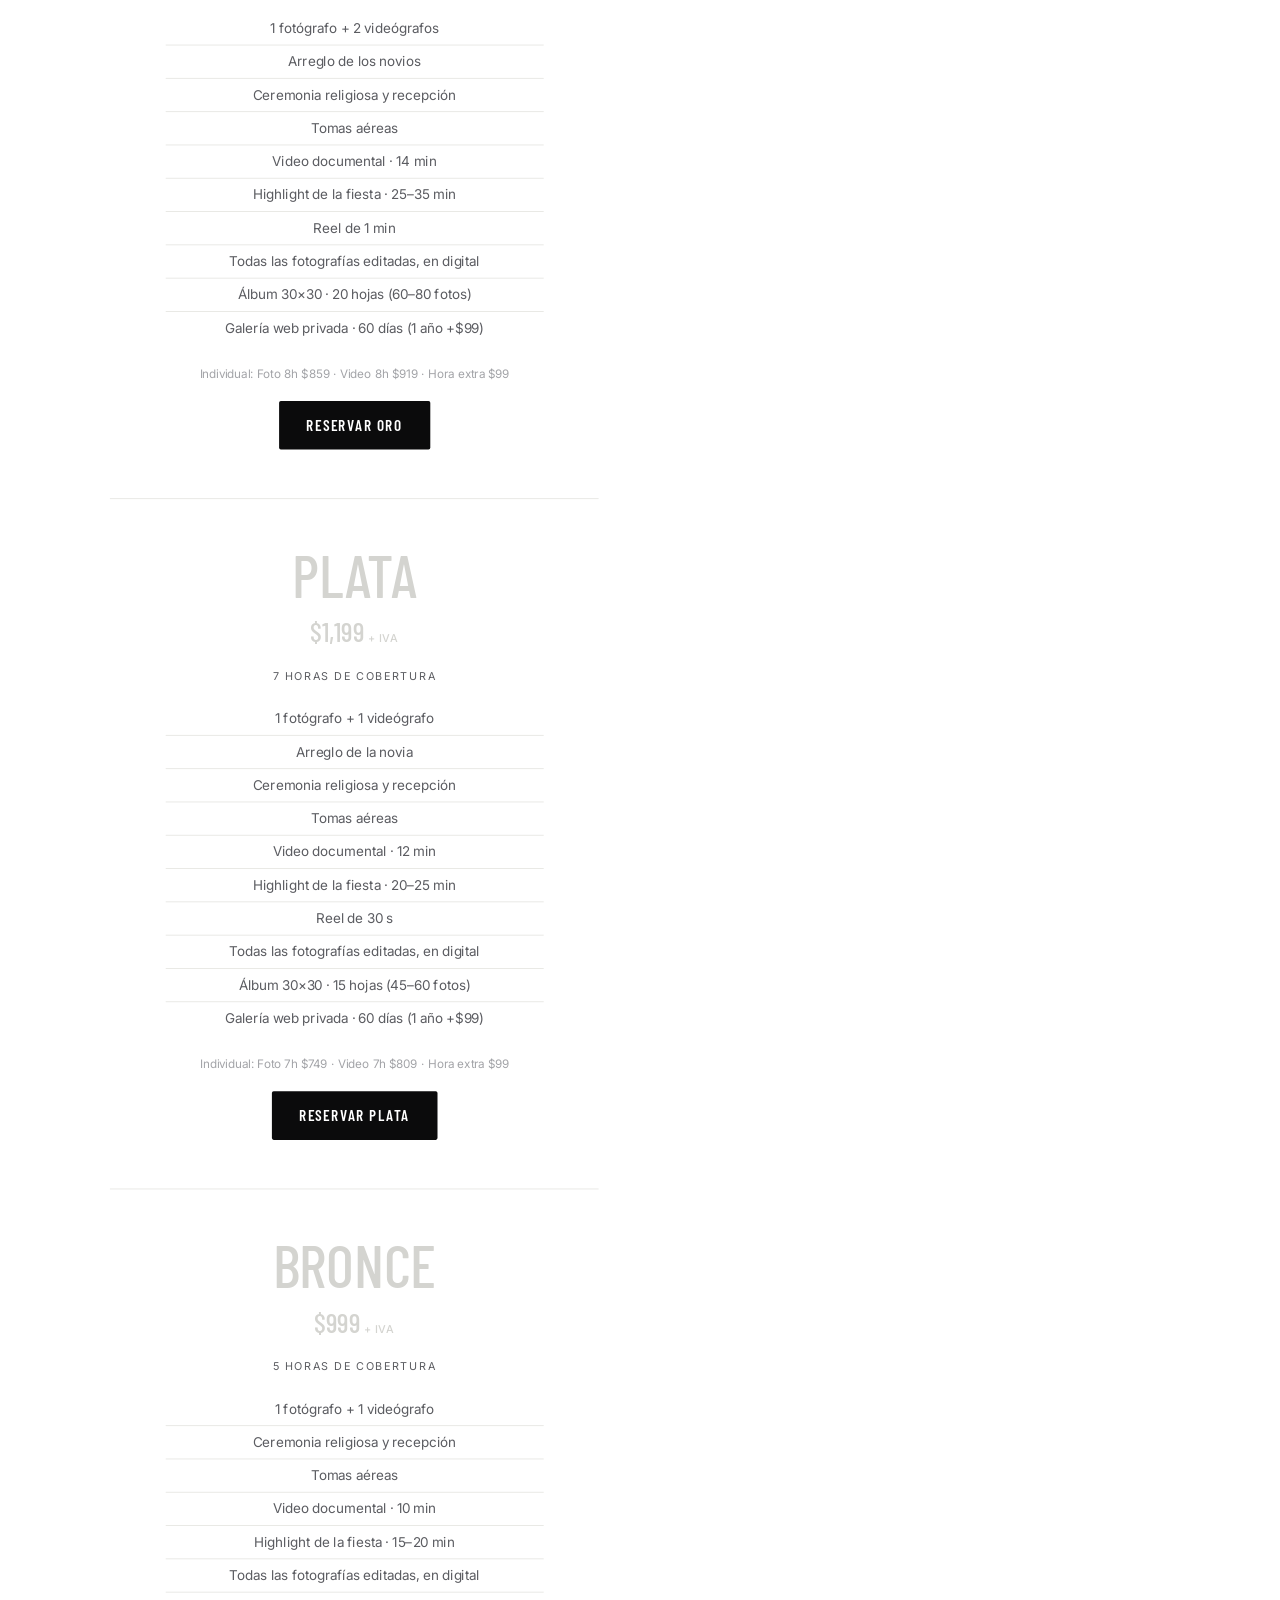
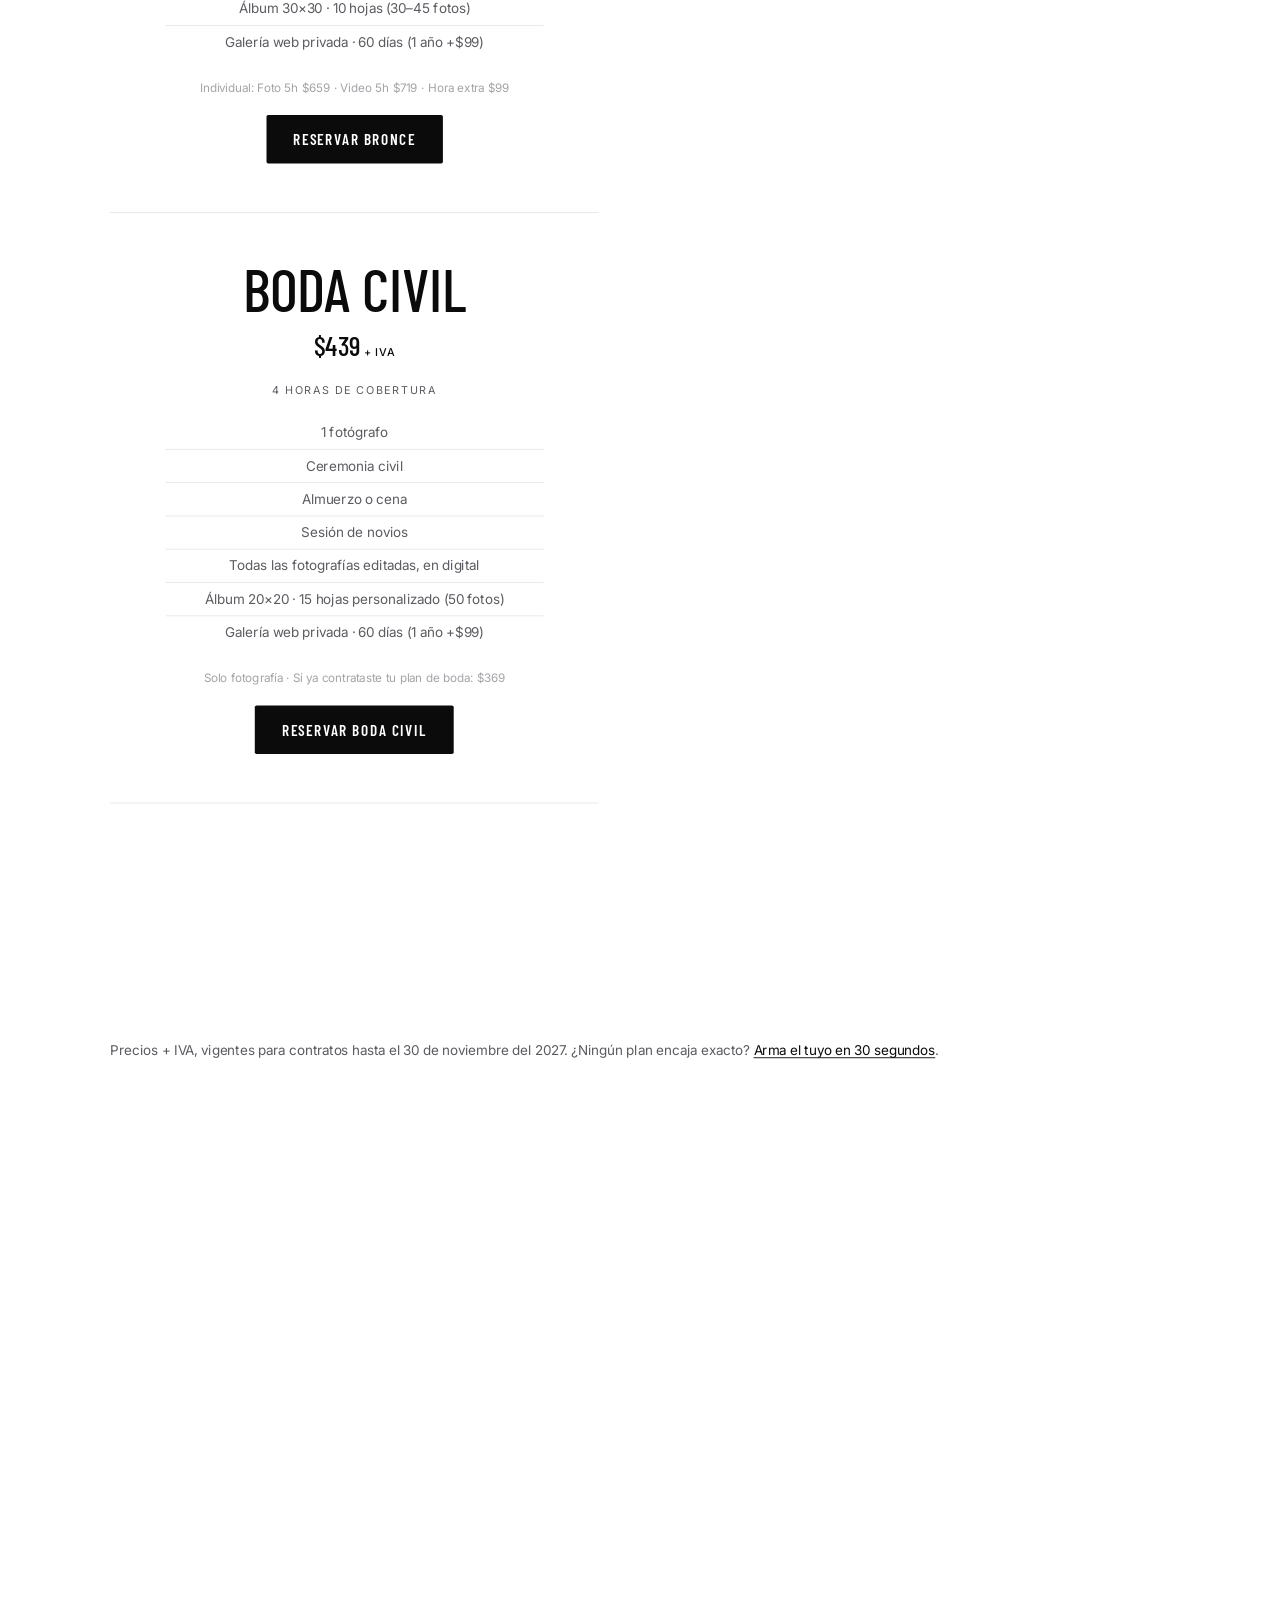
==== commit 67d80a95: "Versión nueva de app.js para el armador desglosado Co-Authored-By: Claude Opus 5.5 <noreply@anthropi" ====
--- a/index.html
+++ b/index.html
@@ -604,7 +604,7 @@
 </div>
 
 <script src="assets/vendor/lenis.min.js" defer></script>
-<script src="assets/app.js?v=1793620000" defer></script>
+<script src="assets/app.js?v=1793660000" defer></script>
 <script src="assets/galeria-publica.js?v=2" defer></script>
 </body>
 </html>
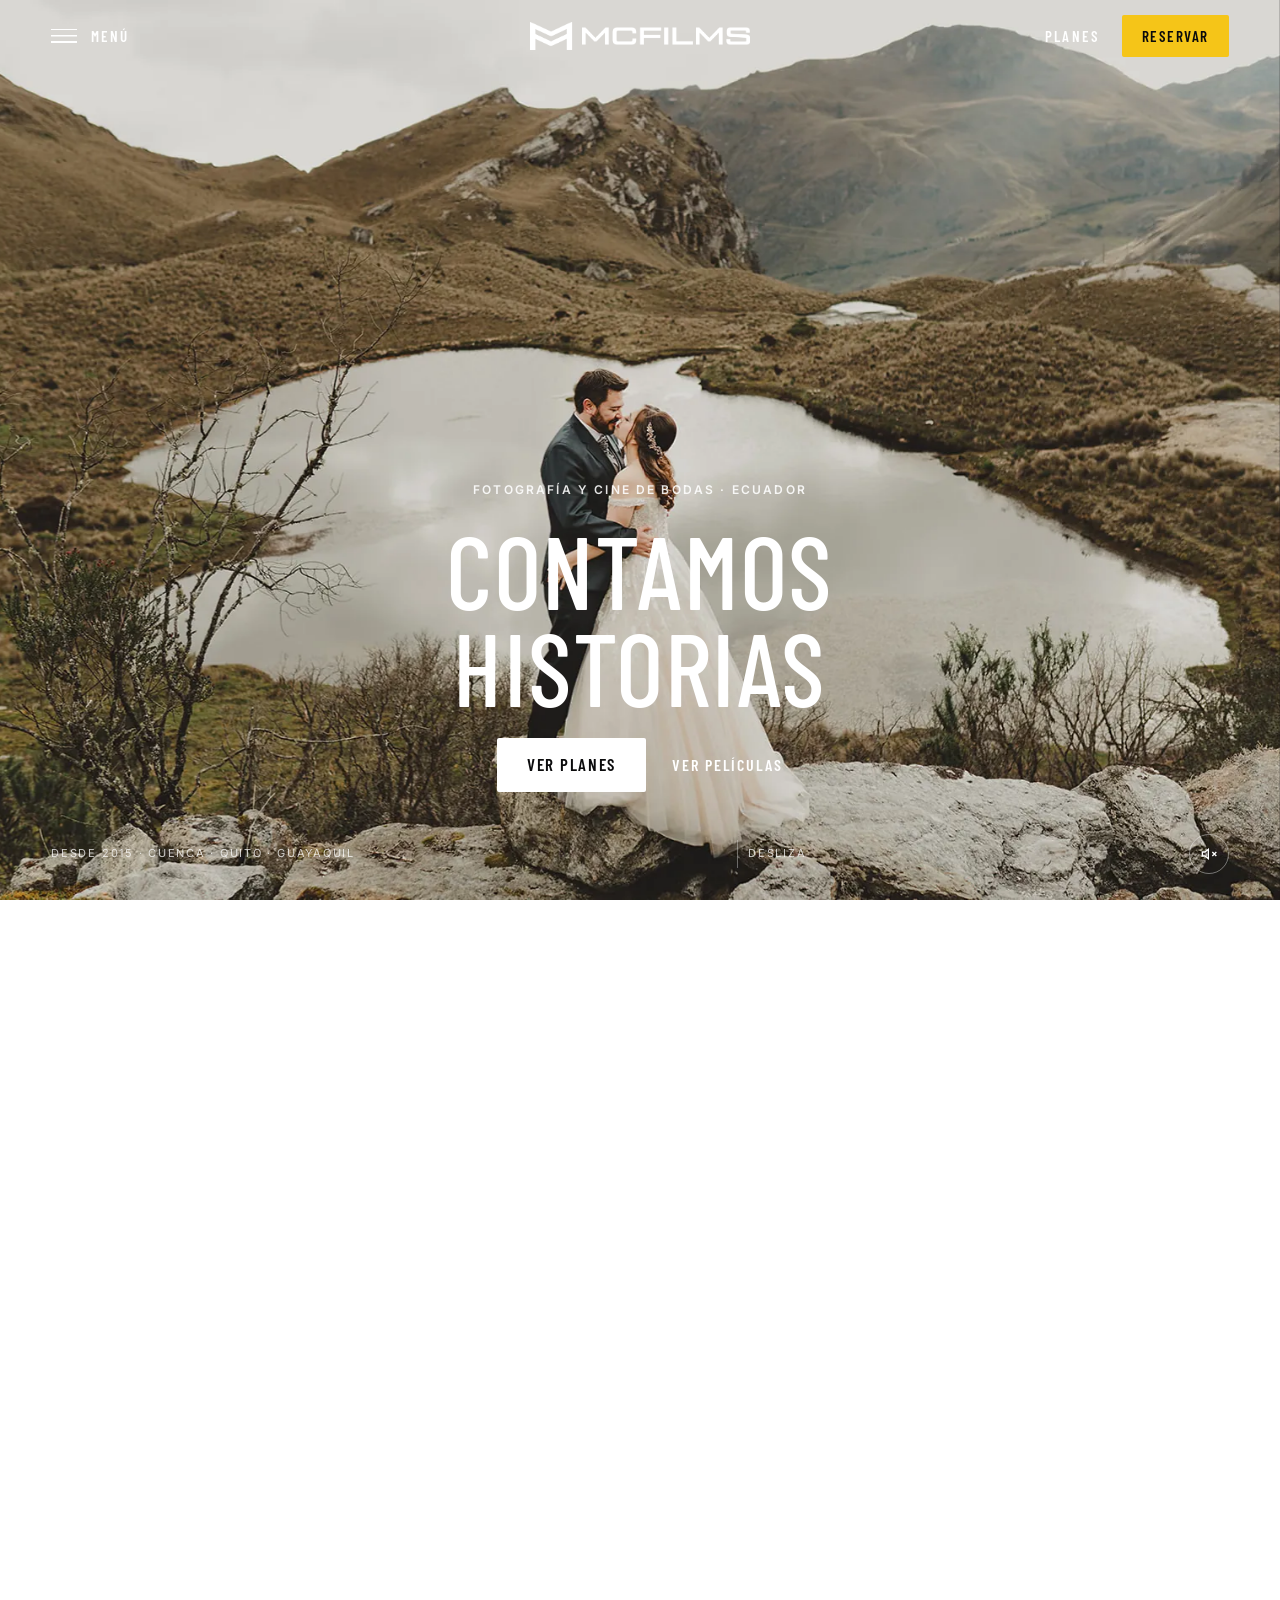
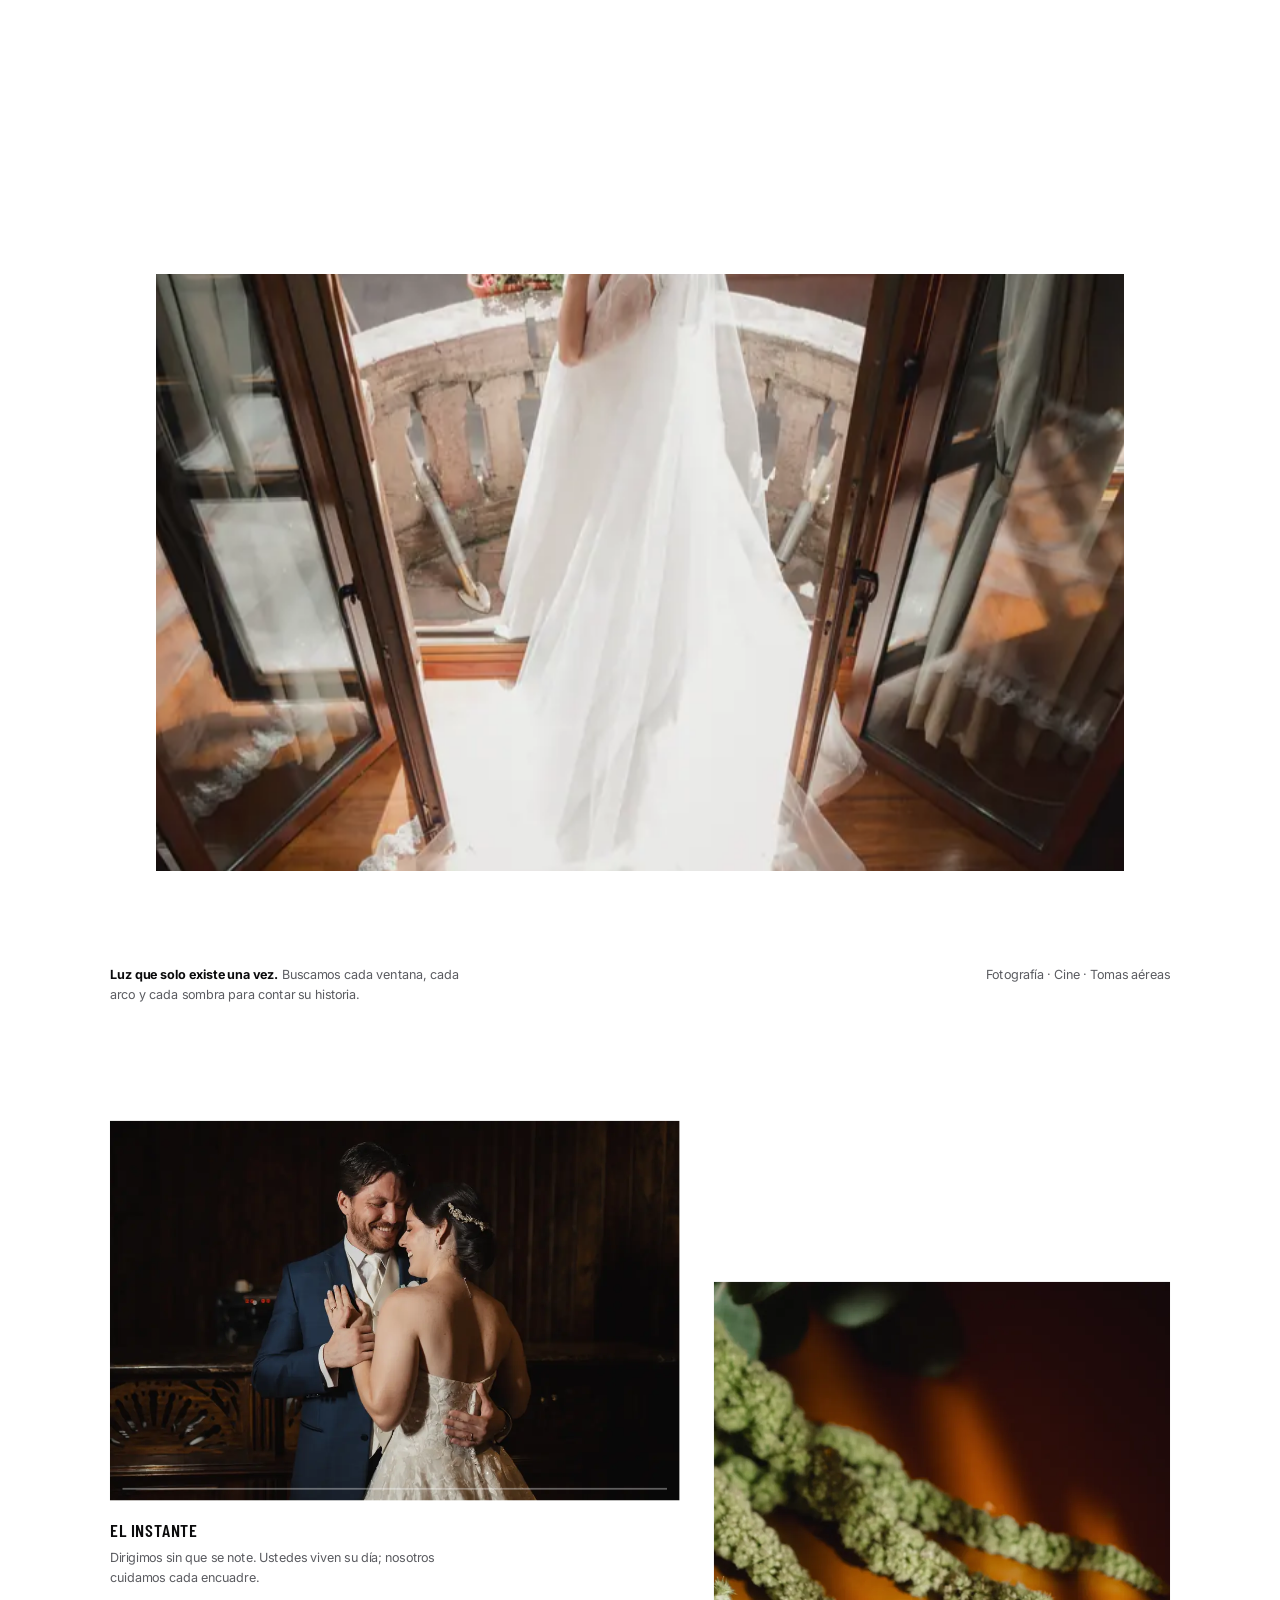
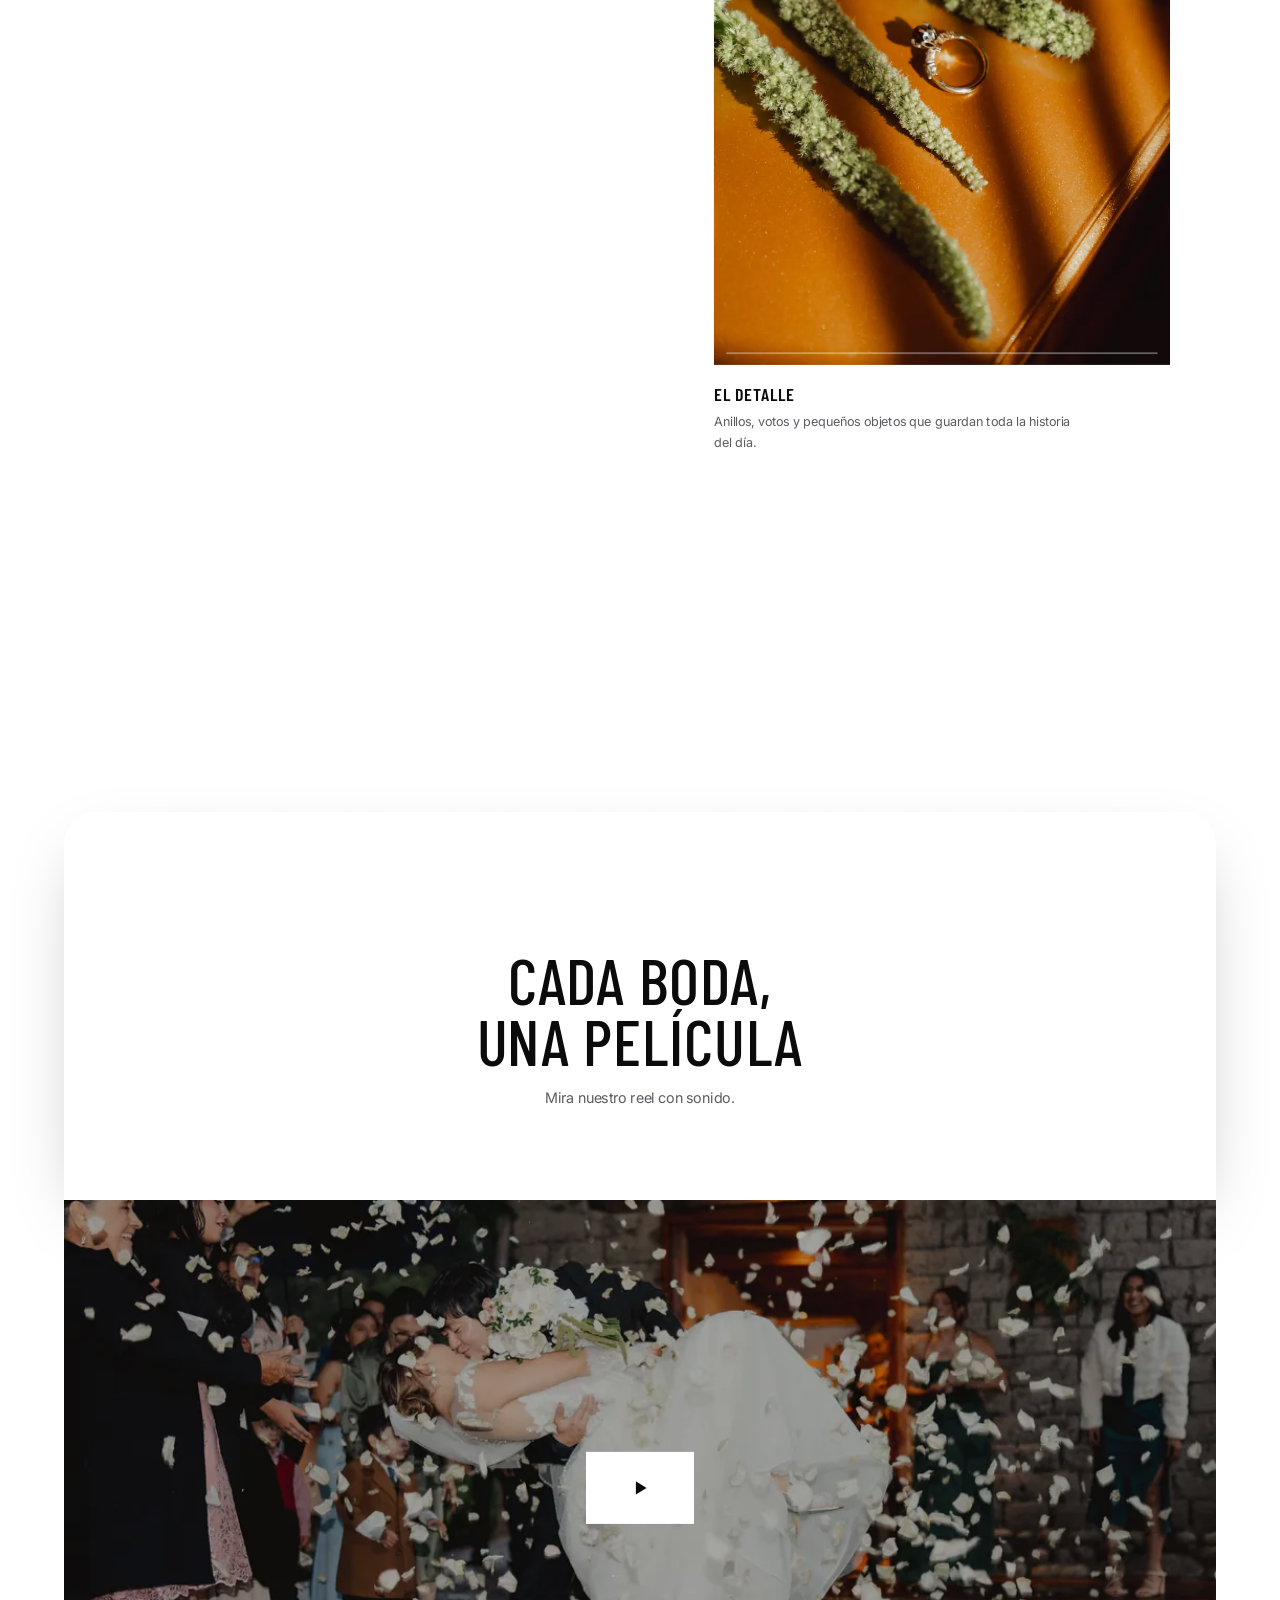
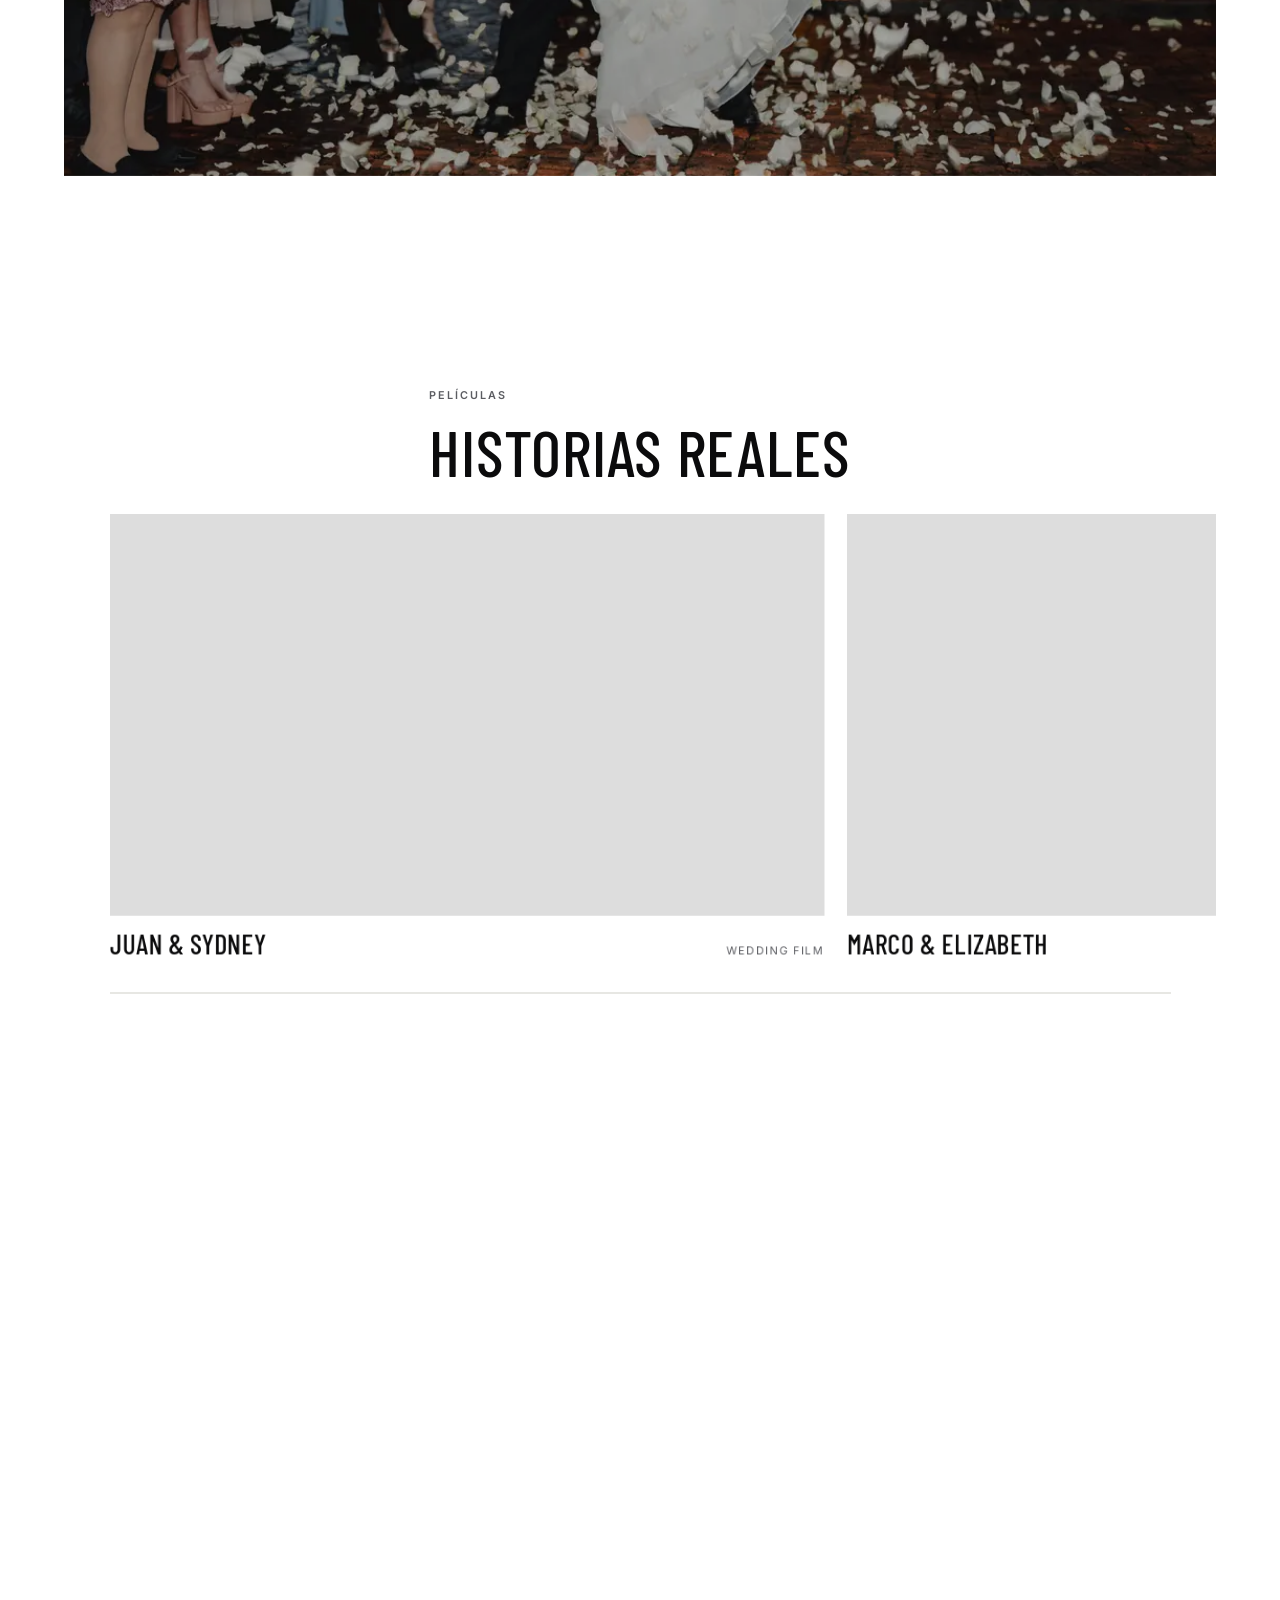
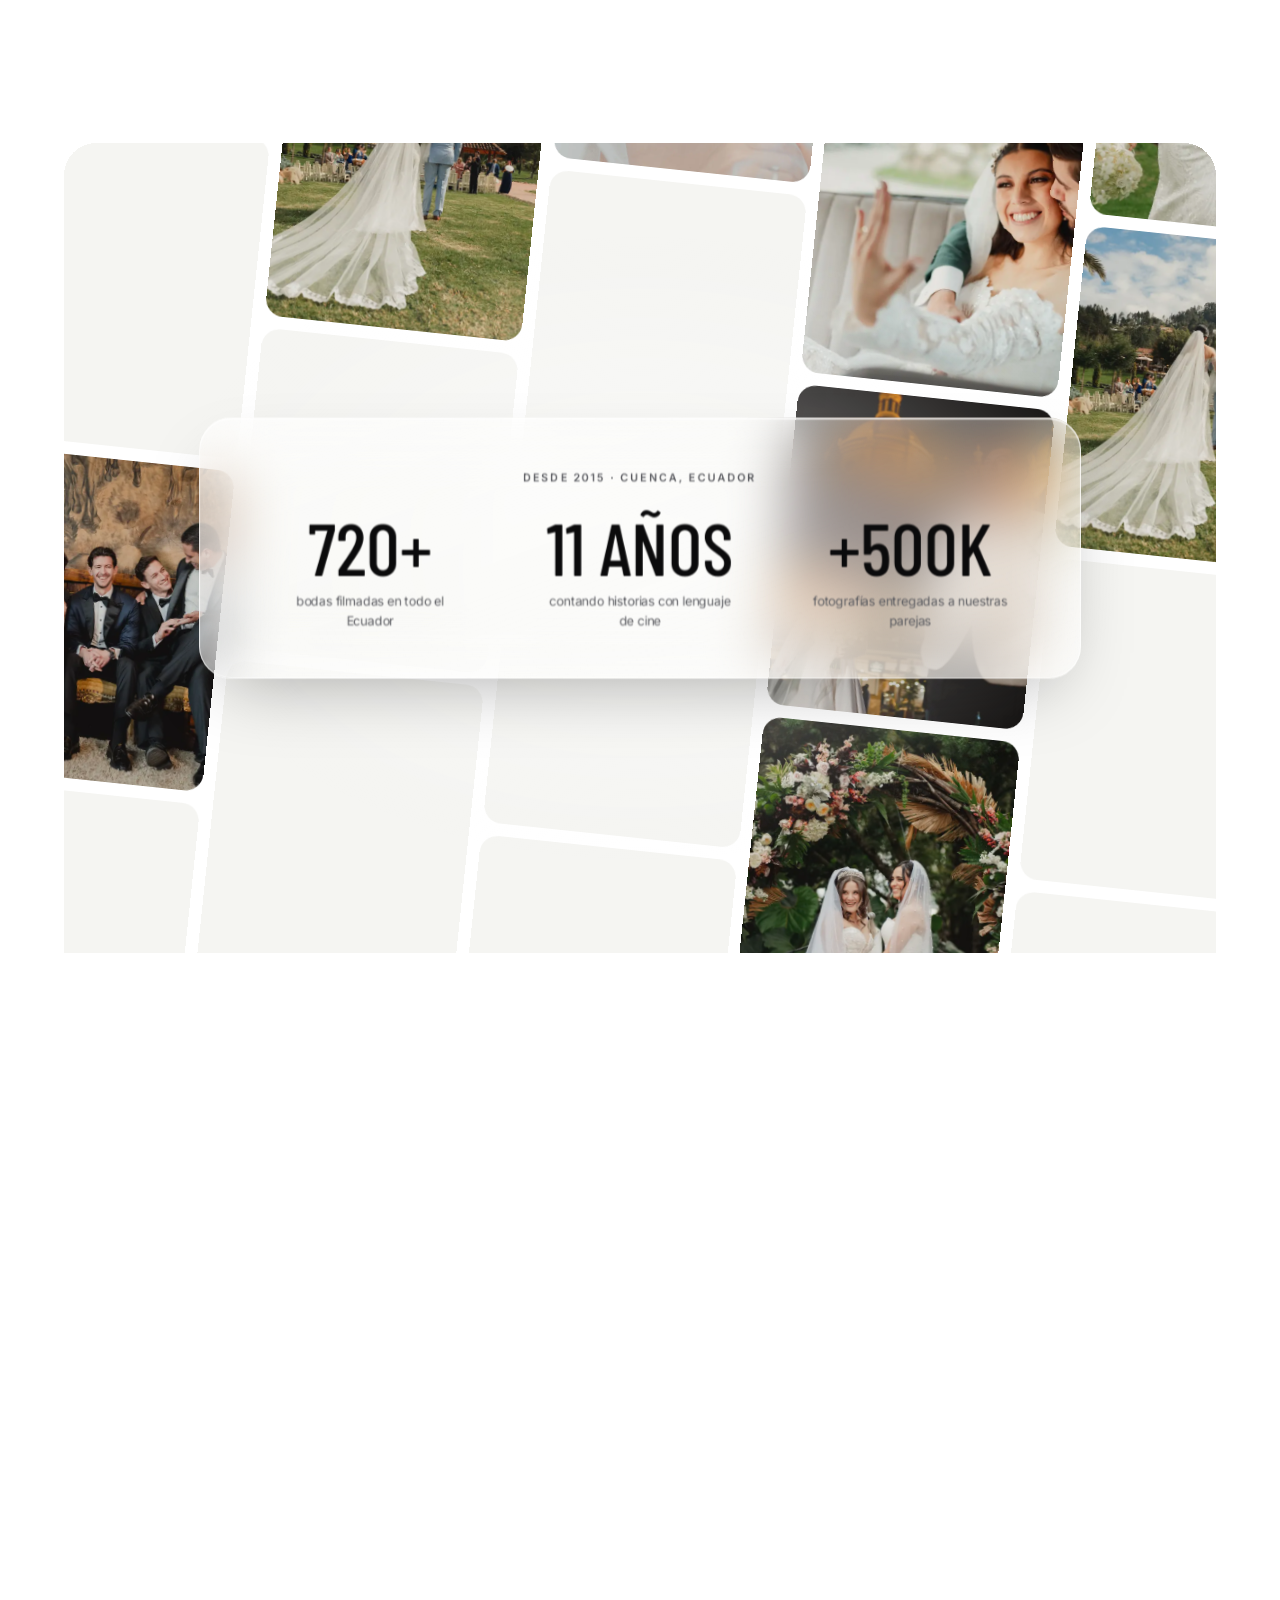
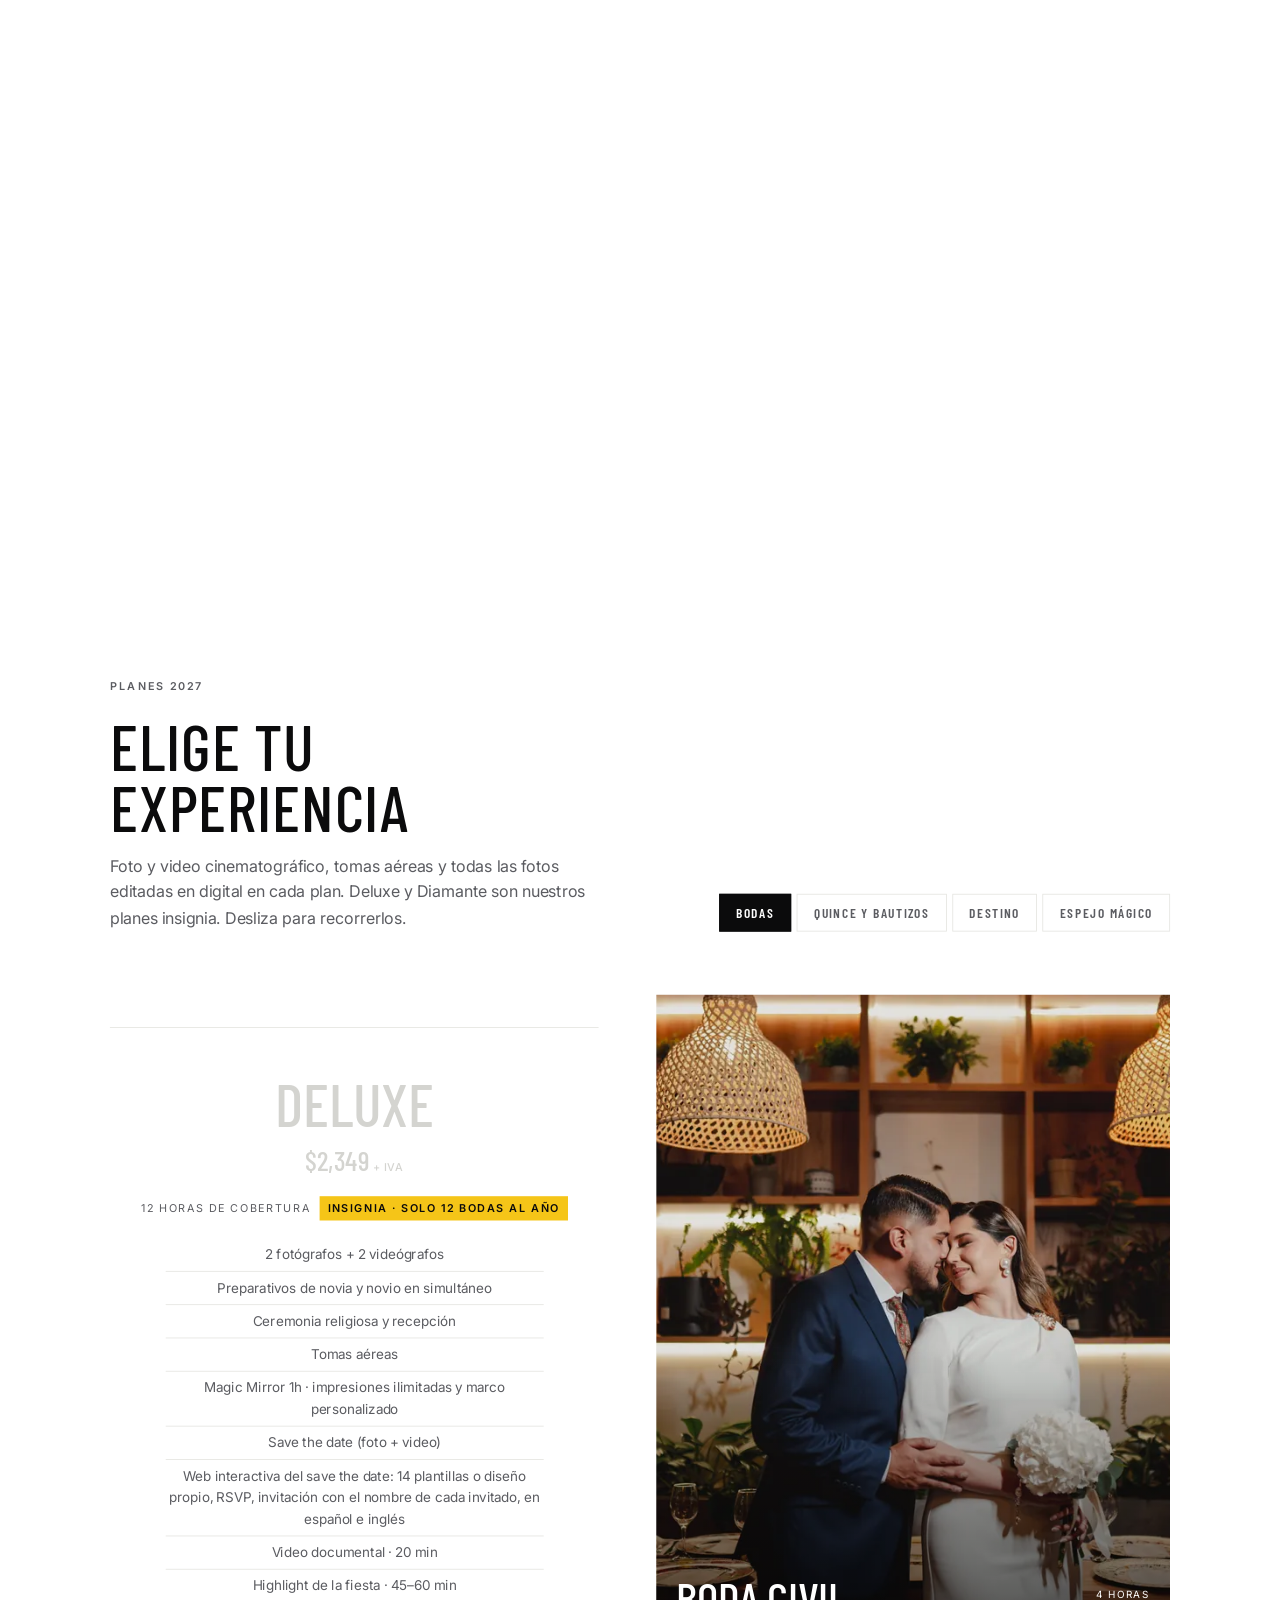
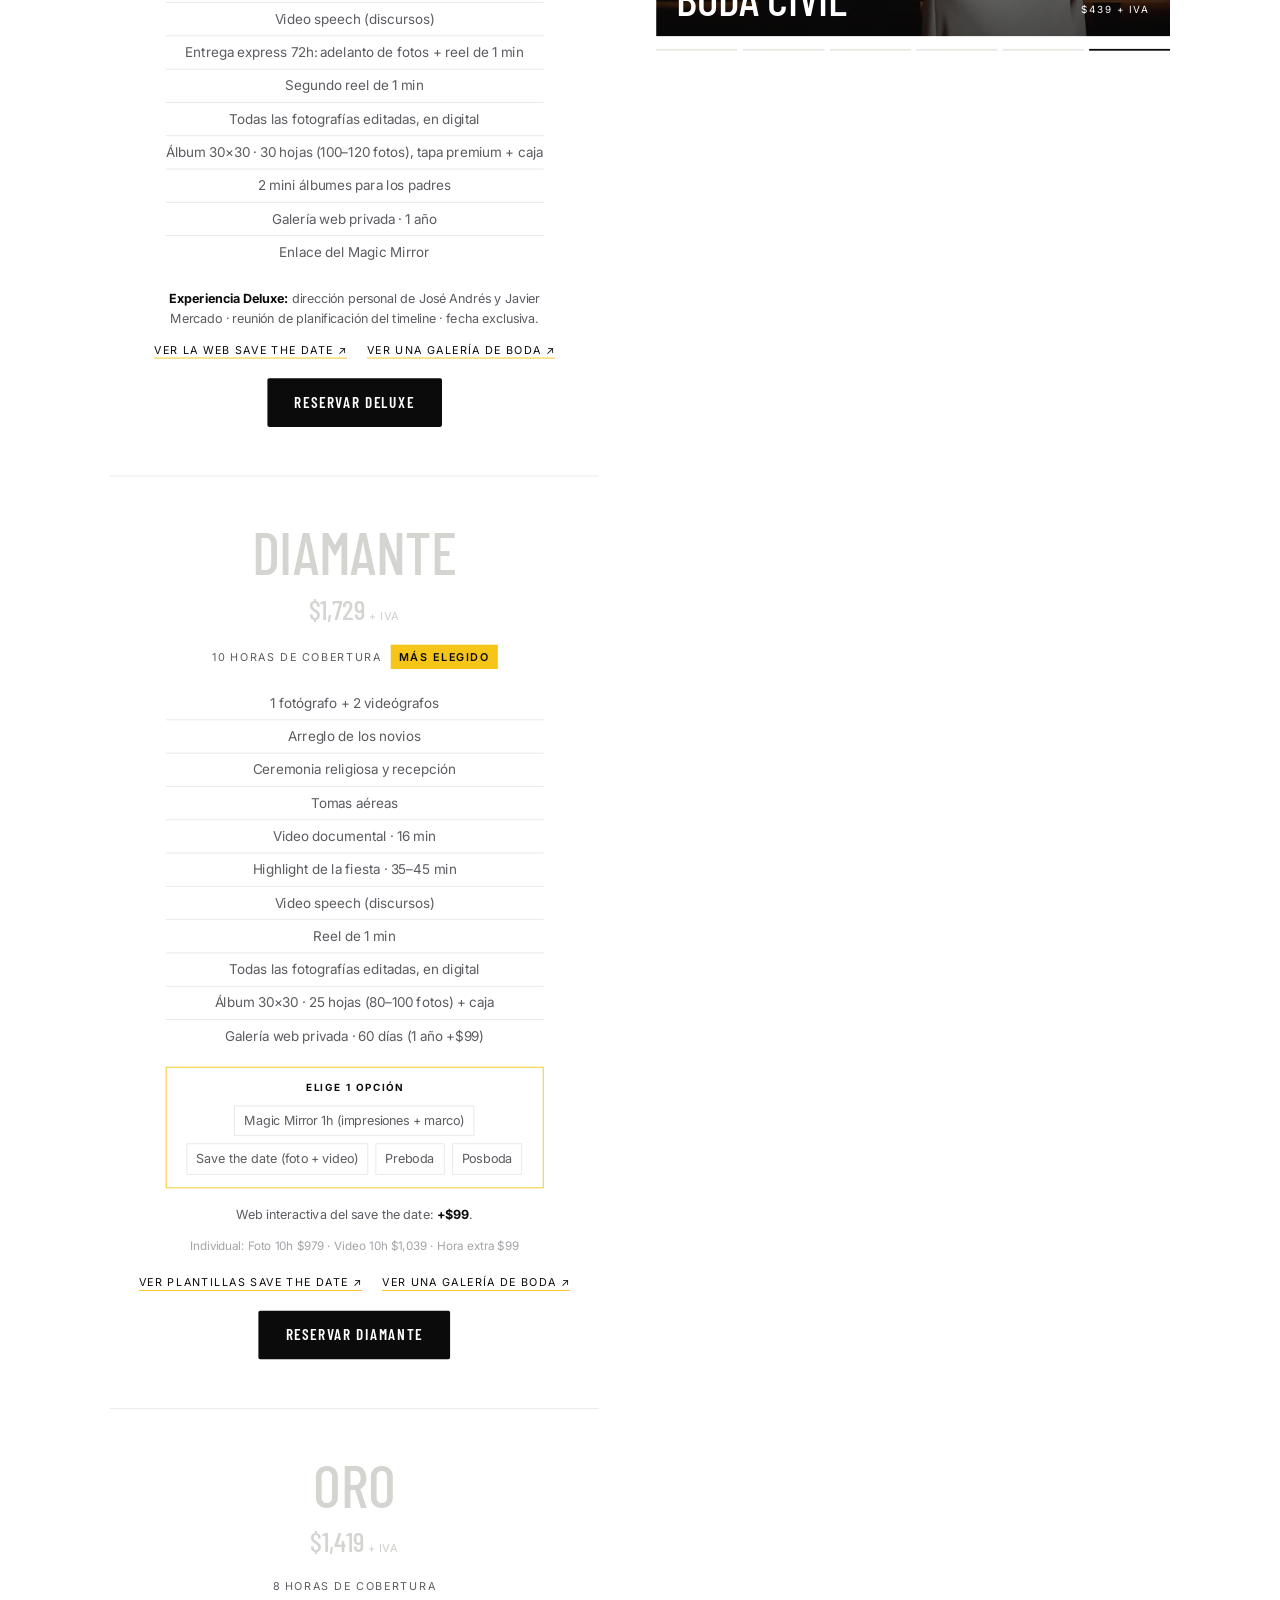
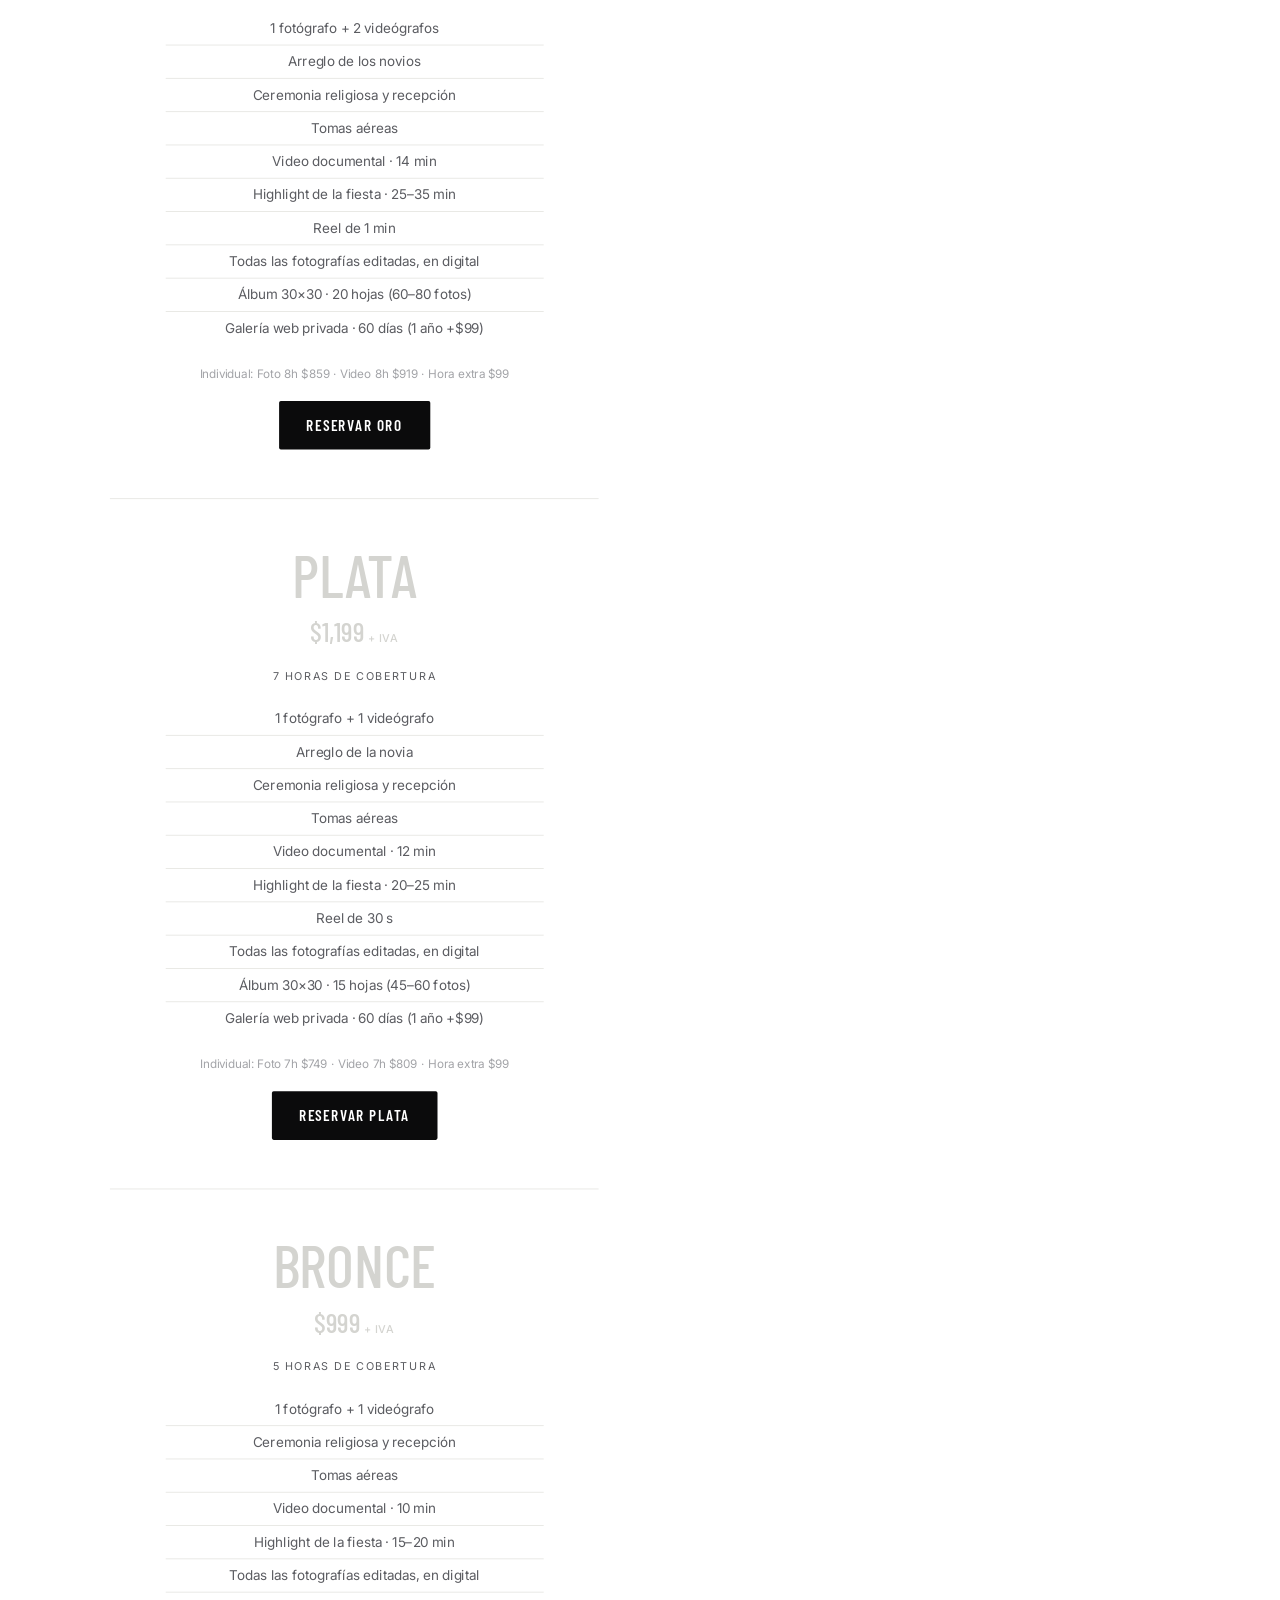
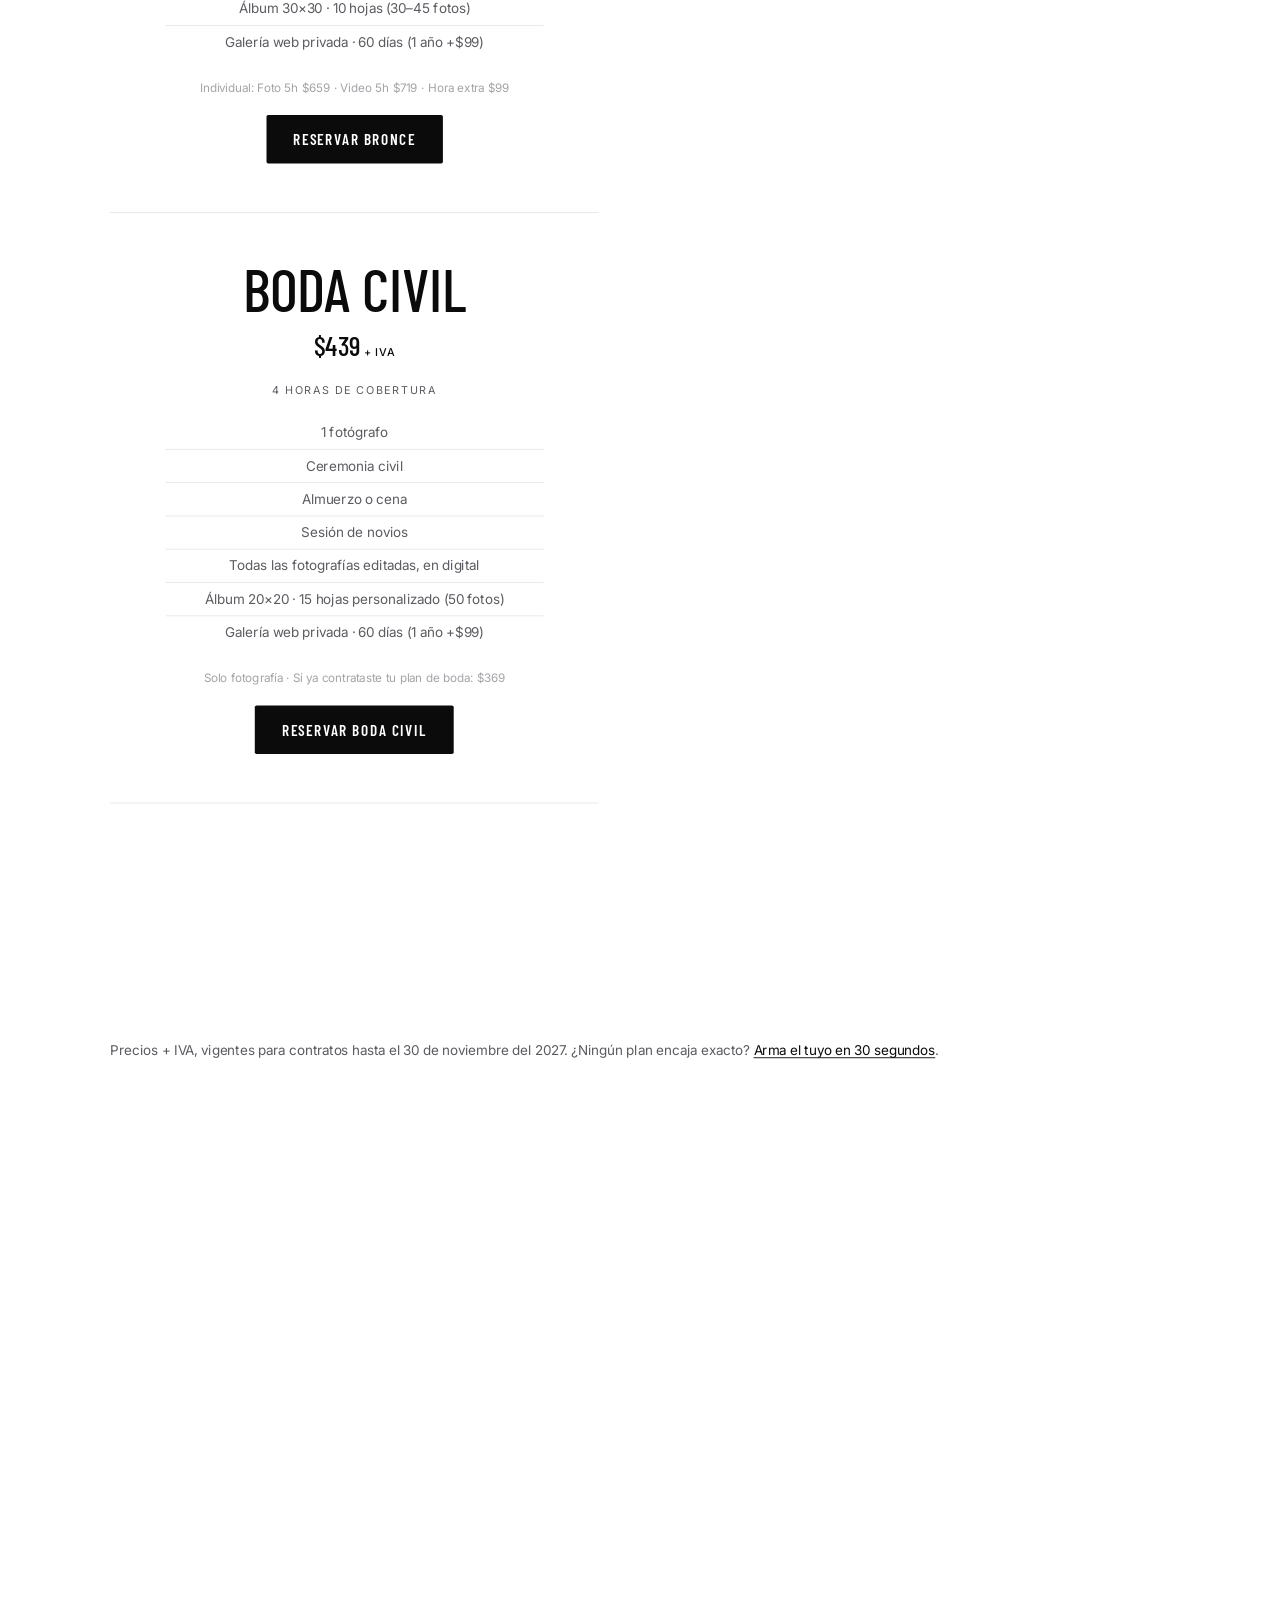
==== commit fcc41e95: "Fotos nuevas de cada plan con rostros centrados (móvil y escritorio), armador bloquea momentos que n" ====
--- a/index.html
+++ b/index.html
@@ -110,13 +110,9 @@
 
 <div class="menu" id="menu">
   <nav aria-label="Menú">
-    <a href="#peliculas"><span>Películas</span></a>
     <a href="#planes"><span>Planes</span></a>
-    <a href="#arma-tu-plan"><span>Arma tu plan</span></a>
-    <a href="#ejemplos"><span>Míralo en vivo</span></a>
     <a href="#nosotros"><span>Nosotros</span></a>
     <a href="#galeria" data-gp><span>Galería</span></a>
-    <a href="#testimonios"><span>Testimonios</span></a>
     <a href="#podcast"><span>Podcast</span></a>
     <a href="#proveedores"><span>Proveedores</span></a>
     <a href="#preguntas"><span>Preguntas</span></a>
@@ -604,7 +600,7 @@
 </div>
 
 <script src="assets/vendor/lenis.min.js" defer></script>
-<script src="assets/app.js?v=1793660000" defer></script>
+<script src="assets/app.js?v=1793760000" defer></script>
 <script src="assets/galeria-publica.js?v=2" defer></script>
 </body>
 </html>
